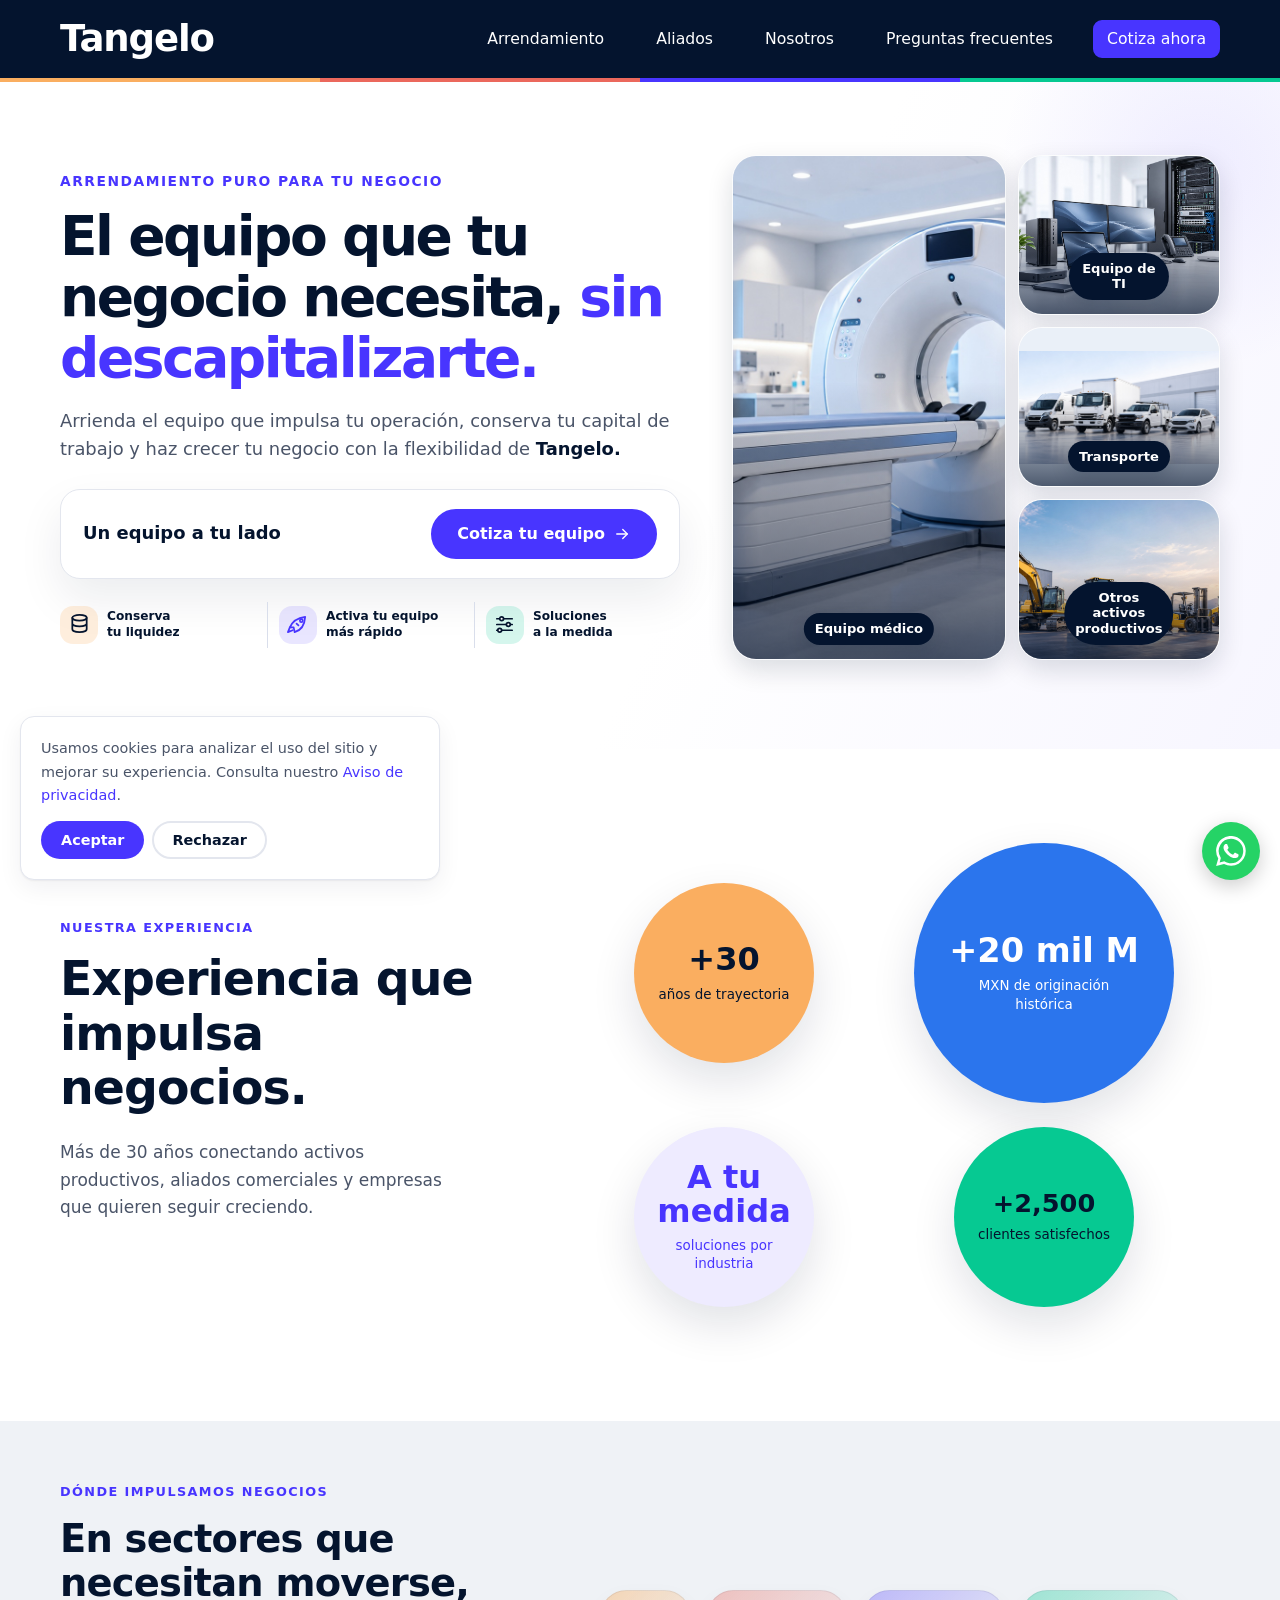
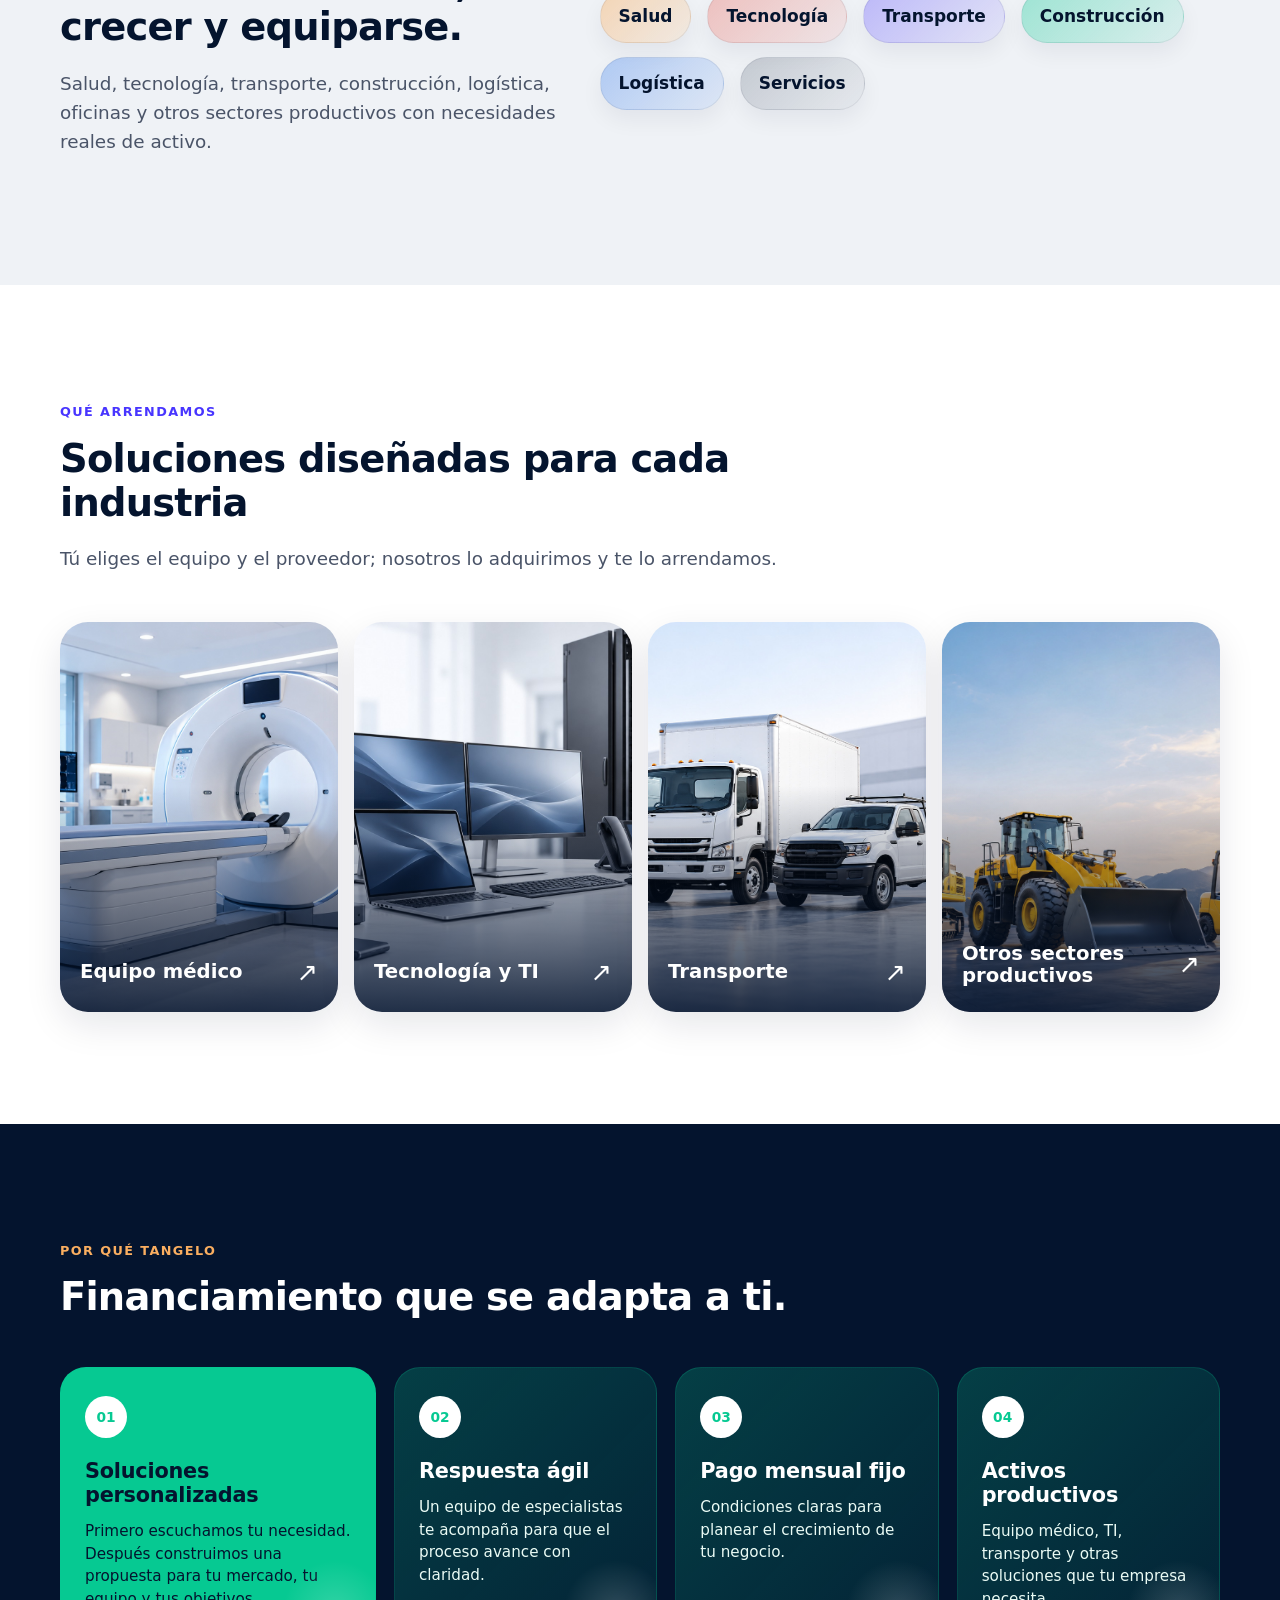
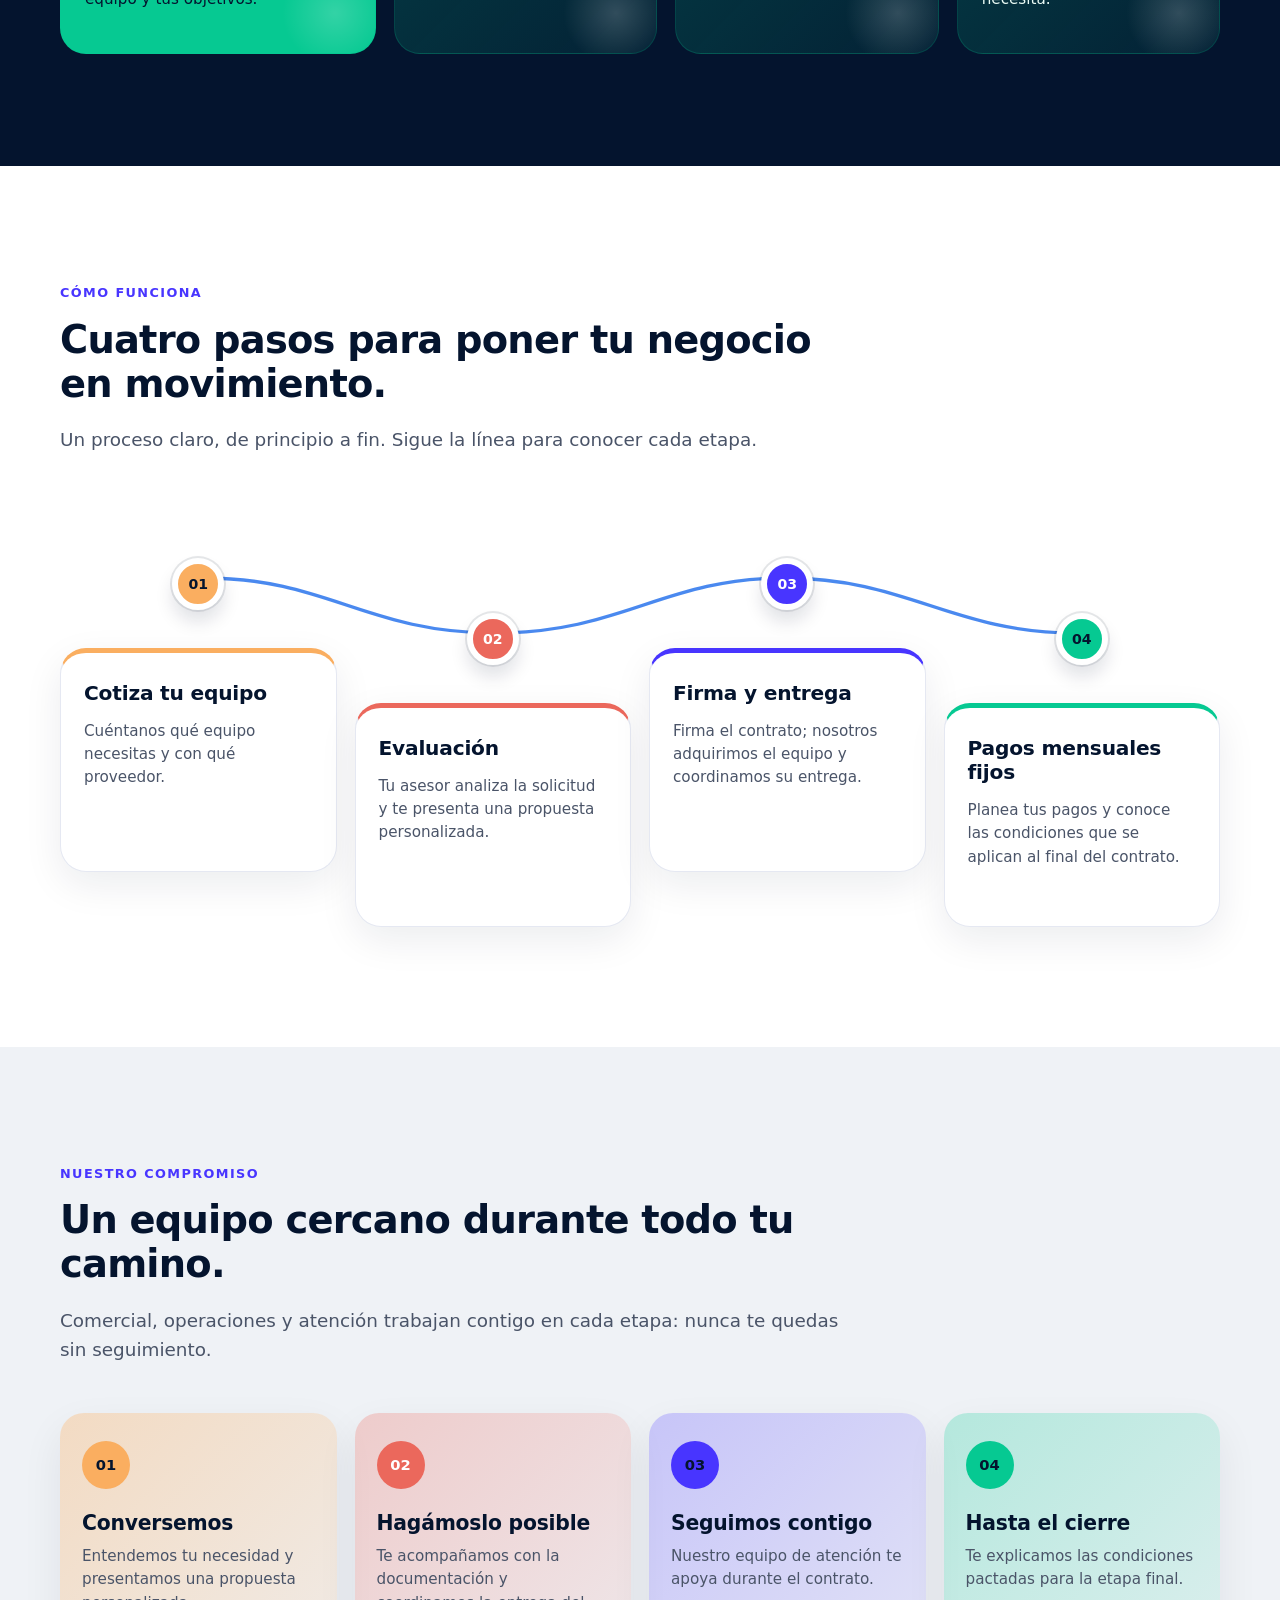
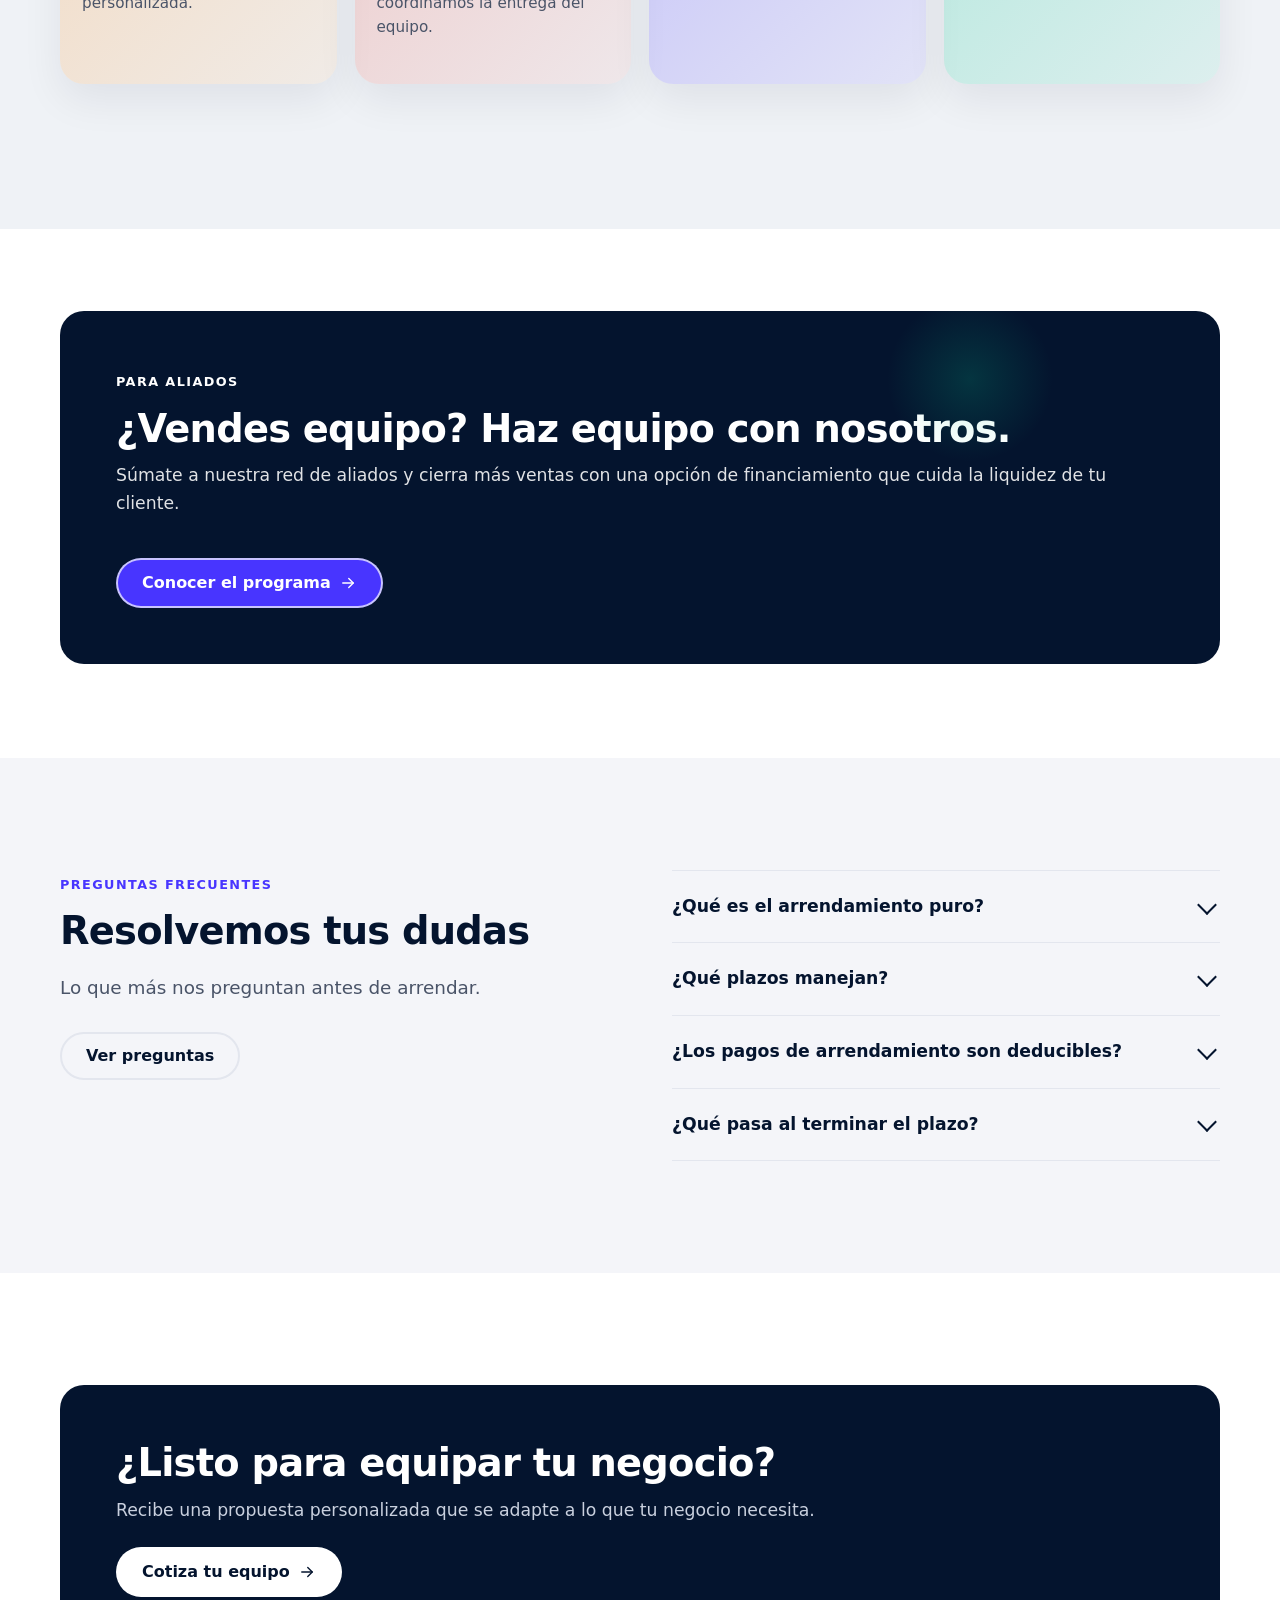
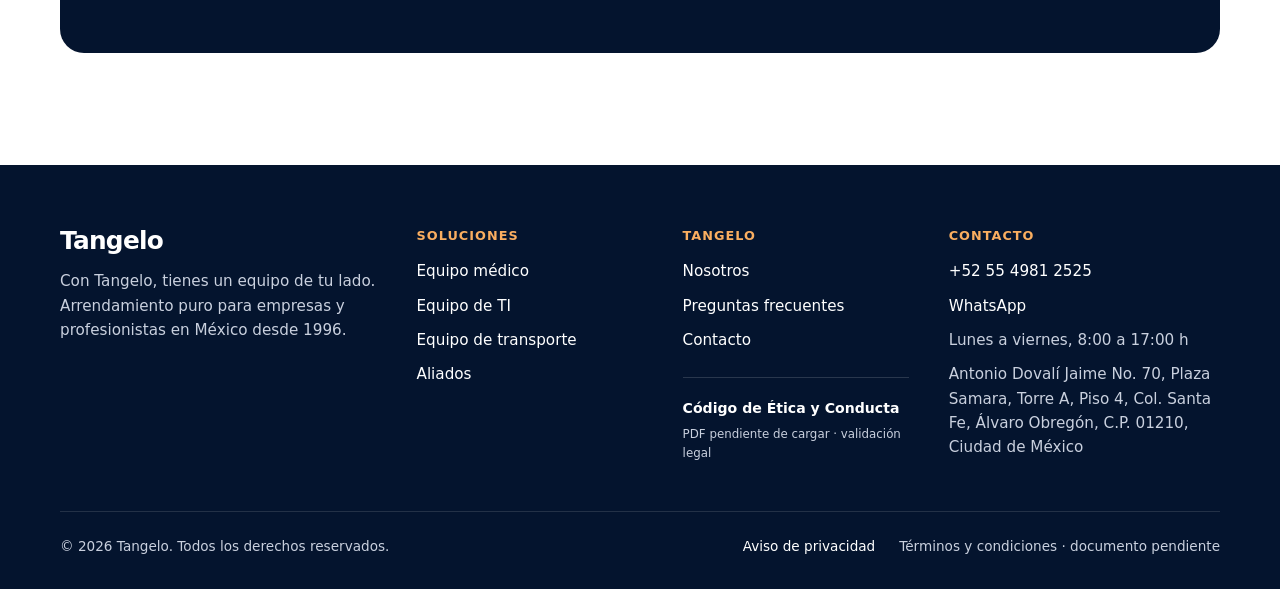
==== index.html @ ffc5c219 "Tangelo V5 nueva portada y equipos dinamicos" ====
<!DOCTYPE html>

<html lang="es-MX">
<head>
<meta charset="utf-8"/>
<meta content="width=device-width, initial-scale=1" name="viewport"/>
<title>Tangelo | Arrendamiento puro de equipo médico, TI y transporte</title>
<meta content="Arriende equipo médico, de TI y de transporte con rentas fijas y plazos flexibles. Un asesor dedicado le acompaña de principio a fin." name="description"/>
<link href="https://www.tangelo.mx/" rel="canonical"/>
<meta content="website" property="og:type"/>
<meta content="es_MX" property="og:locale"/>
<meta content="Tangelo" property="og:site_name"/>
<meta content="Tangelo | Arrendamiento puro de equipo médico, TI y transporte" property="og:title"/>
<meta content="Arriende equipo médico, de TI y de transporte con rentas fijas y plazos flexibles. Un asesor dedicado le acompaña de principio a fin." property="og:description"/>
<meta content="https://www.tangelo.mx/" property="og:url"/>
<meta content="https://www.tangelo.mx/assets/img/og-tangelo.png" property="og:image"/>
<meta content="#04142E" name="theme-color"/>
<link href="assets/img/favicon.png" rel="icon"/>
<link href="assets/css/styles.css" rel="stylesheet"/>
<style>
/* Ajustes solicitados 29-10-2026 */
.header .logo { font-size: calc(1.9rem + 5pt) !important; }
.datos { border-top: 0 !important; border-bottom: 0 !important; }
.dato + .dato { border-left: 2px solid #EB685C !important; }
.banda--proveedores { background: #04142E !important; color: #fff !important; }
.banda--proveedores p, .banda--proveedores .etiqueta { color: #fff !important; }
/* El botón conserva su estilo actual */
@media (max-width: 760px) {
  .dato:nth-child(n+3) { border-top: 0 !important; }
}
</style>
<script type="application/ld+json">{"@context": "https://schema.org", "@type": "FinancialService", "name": "Tangelo", "url": "https://www.tangelo.mx/", "telephone": "+52 55 4981 2525", "description": "Arrendamiento puro de equipo médico, de TI y de transporte para empresas y personas físicas con actividad empresarial en México.", "address": {"@type": "PostalAddress", "streetAddress": "Antonio Dovalí Jaime No. 70, Plaza Samara, Torre A, Piso 4", "addressLocality": "Álvaro Obregón, Ciudad de México", "postalCode": "01210", "addressCountry": "MX"}, "openingHours": "Mo-Fr 08:00-17:00", "areaServed": "MX", "foundingDate": "1996"}</script>
<style>
/* Ajustes solicitados 29-10-2026 - ronda 2 */

/* Cuadro de asesor en blanco */
.hero-asesor { background:#fff !important; color:#04142E !important; border:1px solid #E1E5EE; box-shadow:0 10px 28px rgba(4,20,46,.08); }
/* Etiquetas centradas sobre las imágenes */
.hero-activo span { left:50% !important; right:auto !important; transform:translateX(-50%) !important; text-align:center; white-space:nowrap; }
/* Franja de datos: tres métricas y separadores más gruesos */
.datos { grid-template-columns:repeat(3,1fr) !important; border-top:0 !important; border-bottom:0 !important; }
.dato + .dato { border-left:3px solid #EB685C !important; }
/* Círculos de Cómo funciona siguen el orden cromático de la línea superior */
#como-funciona .paso:nth-child(1)::before { background:#FAAE60 !important; color:#04142E !important; }
#como-funciona .paso:nth-child(2)::before { background:#EB685C !important; color:#fff !important; }
#como-funciona .paso:nth-child(3)::before { background:#4835FF !important; color:#fff !important; }
#como-funciona .paso:nth-child(4)::before { background:#06C992 !important; color:#04142E !important; }
@media(max-width:760px){ .datos{grid-template-columns:1fr !important;} .dato + .dato{border-left:0 !important;border-top:3px solid #EB685C !important;} }

</style>
<style id="cambios-nov-2026">
/* Ajustes solicitados 03-11-2026 */

/* Métricas: mismo espacio entre texto y separadores */
.datos{
  grid-template-columns:repeat(3,1fr)!important;
  column-gap:0!important;
  align-items:stretch!important;
}
.dato{
  position:relative;
  padding:0 48px!important;
  text-align:center!important;
}
.dato + .dato{border-left:0!important;}
.dato + .dato::before{
  content:"";
  position:absolute;
  left:0;
  top:12%;
  bottom:12%;
  width:3px;
  background:#EB685C;
  border-radius:3px;
}

/* Cómo funciona: todos los números blancos, conservando el color de cada círculo */
#como-funciona .paso:nth-child(1)::before,
#como-funciona .paso:nth-child(2)::before,
#como-funciona .paso:nth-child(3)::before,
#como-funciona .paso:nth-child(4)::before{color:#fff!important;}

/* CTA inferior: texto ocupa todo el ancho y botón abajo a la derecha */
.banda--marino{
  display:flex!important;
  flex-direction:column!important;
  align-items:stretch!important;
  gap:22px!important;
}
.banda--marino > div{width:100%!important;}
.banda--marino > div h2,
.banda--marino > div p{max-width:none!important;width:100%!important;}
.banda--marino > .btn{align-self:flex-start!important; margin-left:0!important; margin-right:0!important;}

@media(max-width:760px){
  .datos{grid-template-columns:1fr!important;}
  .dato{padding:18px 0!important;}
  .dato + .dato::before{display:none!important;}
  .banda--marino > .btn{align-self:stretch!important;text-align:center;justify-content:center;margin-right:0!important;}
}
</style>
<style id="tangelo-flota-sedan-derecha">
/* Mostrar los cuatro vehículos completos en la tarjeta de Transporte de Inicio. */
.hero-activo--transporte img {
  object-fit: contain !important;
  object-position: center !important;
  background-color: #eaf0f8;
}
</style>
<link href="assets/css/redesign.css?v=20261113-v5" rel="stylesheet"/></head>
<body>
<a class="saltar" href="#contenido">Saltar al contenido</a>
<header class="header">
<div class="contenedor header__barra">
<a aria-label="Tangelo, ir al inicio" class="logo" href="index.html">Tangelo</a>
<button aria-controls="nav-principal" aria-expanded="false" aria-label="Abrir menú" class="menu-toggle"><svg aria-hidden="true" fill="none" stroke="currentColor" stroke-linecap="round" stroke-linejoin="round" stroke-width="1.8" viewbox="0 0 24 24"><path d="M4 7h16M4 12h16M4 17h16"></path></svg></button>
<nav aria-label="Principal" class="nav" id="nav-principal">
<a href="arrendamiento.html">Arrendamiento</a><a href="proveedores.html">Aliados</a><a href="nosotros.html">Nosotros</a><a href="preguntas-frecuentes.html">Preguntas frecuentes</a>
<a class="btn btn--primario" href="contacto.html">Cotiza ahora</a>
</nav>
</div>
</header>
<main id="contenido">
<section class="hero hero-home tg-home-hero tg-home-hero-v5" data-reveal-section="">
<div class="contenedor hero__grid">
<div>
<span class="etiqueta">Arrendamiento puro para tu negocio</span>
<h1>El equipo que tu negocio necesita, <span>sin descapitalizarte.</span></h1><p class="tg-hero-subcopy">Arrienda el equipo que impulsa tu operación, conserva tu capital de trabajo y haz crecer tu negocio con la flexibilidad de <strong>Tangelo.</strong></p>
<div class="hero-asesor">
<strong>Un equipo a tu lado</strong>
<a class="btn" href="contacto.html">Cotiza tu equipo <svg aria-hidden="true" fill="none" stroke="currentColor" stroke-linecap="round" stroke-linejoin="round" stroke-width="1.8" viewbox="0 0 24 24"><path d="M5 12h14"></path><path d="m13 6 6 6-6 6"></path></svg></a>
</div><div aria-label="Ventajas de arrendar con Tangelo" class="tg-hero-perks">
<div class="tg-hero-perk tg-hero-perk--orange"><span aria-hidden="true" class="tg-hero-perk__icon"><svg fill="none" stroke="currentColor" stroke-linecap="round" stroke-linejoin="round" stroke-width="1.8" viewbox="0 0 24 24"><ellipse cx="12" cy="5" rx="7.5" ry="3"></ellipse><path d="M4.5 5v6c0 1.7 3.4 3 7.5 3s7.5-1.3 7.5-3V5M4.5 11v6c0 1.7 3.4 3 7.5 3s7.5-1.3 7.5-3v-6"></path></svg></span><strong>Conserva<br/>tu liquidez</strong></div>
<div class="tg-hero-perk tg-hero-perk--purple"><span aria-hidden="true" class="tg-hero-perk__icon"><svg fill="none" stroke="currentColor" stroke-linecap="round" stroke-linejoin="round" stroke-width="1.8" viewbox="0 0 24 24"><path d="M4 15c3-7 8-10 16-11-.5 8-4 14-11 16l-1-5-4 0Z"></path><path d="m4 15-2 5 5-2m4-7 2 2"></path><circle cx="16" cy="8" r="1.5"></circle></svg></span><strong>Activa tu equipo<br/>más rápido</strong></div>
<div class="tg-hero-perk tg-hero-perk--green"><span aria-hidden="true" class="tg-hero-perk__icon"><svg fill="none" stroke="currentColor" stroke-linecap="round" stroke-linejoin="round" stroke-width="1.8" viewbox="0 0 24 24"><path d="M4 6h16M4 12h16M4 18h16"></path><circle cx="9" cy="6" fill="white" r="2"></circle><circle cx="16" cy="12" fill="white" r="2"></circle><circle cx="7" cy="18" fill="white" r="2"></circle></svg></span><strong>Soluciones<br/>a la medida</strong></div>
</div>
</div>
<div aria-label="Activos que arrendamos" class="hero-activos">
<a class="hero-activo hero-activo--medico" href="equipo-medico.html">
<img alt="Equipo médico moderno disponible para arrendamiento" src="assets/img/hero-medico.jpg"/>
<span>Equipo médico</span>
</a>
<a class="hero-activo hero-activo--ti" href="equipo-ti.html">
<img alt="Equipo de tecnología e infraestructura de TI" src="assets/img/hero-ti.jpg"/>
<span>Equipo de TI</span>
</a>
<a class="hero-activo hero-activo--transporte" href="equipo-transporte.html">
<img alt="Vehículos comerciales y equipo de transporte" src="assets/img/hero-transporte.jpg?v=20261103-sedan-derecha"/>
<span>Transporte</span>
</a>
<a aria-label="Otros activos productivos: solicita una propuesta" class="hero-activo hero-activo--productivos" href="contacto.html">
<img alt="Maquinaria amarilla de construcción y otros activos productivos" loading="lazy" src="assets/img/activos-productivos-construccion.jpg?v=20261113-v5"/>
<span>Otros activos productivos</span>
</a></div>
</div>
</section>
<section aria-label="Datos relevantes de Tangelo" class="tg-home-numbers"><div class="contenedor tg-home-numbers__grid">
<div class="tg-home-numbers__copy" data-reveal=""><span class="etiqueta">NUESTRA EXPERIENCIA</span><h2>Experiencia que impulsa negocios.</h2><p>Más de 30 años conectando activos productivos, aliados comerciales y empresas que quieren seguir creciendo.</p></div>
<div aria-label="Nuestra experiencia: cuatro indicadores de Tangelo" class="tg-stat-orbs tg-stat-orbs--four" data-reveal="">
<div class="tg-stat-orb tg-stat-orb--years"><strong>+30</strong><span>años de trayectoria</span></div>
<div class="tg-stat-orb tg-stat-orb--volume"><strong>+20 mil M</strong><span>MXN de originación histórica</span></div>
<div class="tg-stat-orb tg-stat-orb--custom"><strong>A tu medida</strong><span>soluciones por industria</span></div><div class="tg-stat-orb tg-stat-orb--clients"><strong>+2,500</strong><span>clientes satisfechos</span></div>
</div></div></section><section class="seccion tg-home-where"><div class="contenedor tg-home-where__grid">
<div class="encabezado-seccion" data-reveal=""><span class="etiqueta etiqueta--marino">DÓNDE IMPULSAMOS NEGOCIOS</span><h2>En sectores que necesitan moverse, crecer y equiparse.</h2><p class="lead">Salud, tecnología, transporte, construcción, logística, oficinas y otros sectores productivos con necesidades reales de activo.</p></div>
<div class="tg-home-where__chips tg-home-where__chips--motion" data-reveal=""><span>Salud</span><span>Tecnología</span><span>Transporte</span><span>Construcción</span><span>Logística</span><span>Servicios</span></div>
</div></section>
<section class="seccion tg-home-what" data-reveal-section=""><div class="contenedor">
<div class="encabezado-seccion">
<span class="etiqueta etiqueta--marino">Qué arrendamos</span>
<h2>Soluciones diseñadas para cada industria</h2>
<p class="lead">Tú eliges el equipo y el proveedor; nosotros lo adquirimos y te lo arrendamos.</p>
</div>
<div class="tg-photo-grid tg-photo-grid--home">
<a class="tg-photo-card" data-reveal="" href="equipo-medico.html"><img alt="Tomógrafo y equipo médico" loading="lazy" src="assets/img/equipo-medico-realista.jpg"/><div class="tg-photo-card__label">Equipo médico <span>↗</span></div><div class="tg-photo-card__reveal"><h3>Equipo médico</h3><p>Consultorio, clínica, laboratorio u hospital con pagos mensuales fijos.</p><span>Explorar equipos ↗</span></div></a>
<a class="tg-photo-card" data-reveal="" href="equipo-ti.html"><img alt="Servidores y equipo de TI" loading="lazy" src="assets/img/equipo-ti-realista.jpg"/><div class="tg-photo-card__label">Tecnología y TI <span>↗</span></div><div class="tg-photo-card__reveal"><h3>Tecnología y TI</h3><p>Computadoras, servidores, redes e infraestructura para tu operación.</p><span>Explorar equipos ↗</span></div></a>
<a class="tg-photo-card" data-reveal="" href="equipo-transporte.html"><img alt="Van, camión, pickup y sedán" loading="lazy" src="assets/img/equipo-transporte-realista.jpg?v=20261112"/><div class="tg-photo-card__label">Transporte <span>↗</span></div><div class="tg-photo-card__reveal"><h3>Transporte</h3><p>Unidades de reparto, carga, utilitarios y autos para mover tu negocio.</p><span>Explorar equipos ↗</span></div></a>
<a class="tg-photo-card" data-reveal="" href="contacto.html"><img alt="Maquinaria amarilla y otros activos productivos" loading="lazy" src="assets/img/activos-productivos-construccion.jpg?v=20261112-v3"/><div class="tg-photo-card__label">Otros sectores productivos <span>↗</span></div><div class="tg-photo-card__reveal"><h3>Otros activos productivos</h3><p>Maquinaria, equipo productivo y soluciones a la medida para otros sectores.</p><span>Conversemos ↗</span></div></a>
</div></div></section>
<section class="seccion seccion--oscura tg-home-benefits"><div class="contenedor"><div class="encabezado-seccion" data-reveal=""><span class="etiqueta">POR QUÉ TANGELO</span><h2>Financiamiento que se adapta a ti.</h2></div>
<div class="tg-home-benefits__grid tg-home-benefits__grid--green">
<article class="tg-home-benefits__primary" data-reveal=""><span class="tg-num-dot">01</span><h3>Soluciones personalizadas</h3><p>Primero escuchamos tu necesidad. Después construimos una propuesta para tu mercado, tu equipo y tus objetivos.</p></article>
<article class="tg-benefit--mint" data-reveal=""><span class="tg-num-dot">02</span><h3>Respuesta ágil</h3><p>Un equipo de especialistas te acompaña para que el proceso avance con claridad.</p></article>
<article class="tg-benefit--mint" data-reveal=""><span class="tg-num-dot">03</span><h3>Pago mensual fijo</h3><p>Condiciones claras para planear el crecimiento de tu negocio.</p></article>
<article class="tg-benefit--mint" data-reveal=""><span class="tg-num-dot">04</span><h3>Activos productivos</h3><p>Equipo médico, TI, transporte y otras soluciones que tu empresa necesita.</p></article>
</div></div></section>
<section class="seccion" data-reveal-section="" id="como-funciona"><div class="contenedor">
<div class="encabezado-seccion" data-reveal=""><span class="etiqueta">Cómo funciona</span><h2>Cuatro pasos para poner tu negocio en movimiento.</h2><p class="lead">Un proceso claro, de principio a fin. Sigue la línea para conocer cada etapa.</p></div>
<div class="tg-journey" data-reveal="">
<svg aria-hidden="true" class="tg-journey__path" preserveaspectratio="none" viewbox="0 0 1000 190">
<path d="M125 75 C 230 75, 265 130, 375 130 S 520 75, 625 75 S 770 130, 875 130"></path>
</svg>
<ol class="tg-journey__list">
<li class="tg-journey__item"><span class="tg-journey__pin">01</span><article class="tg-journey__card"><h3>Cotiza tu equipo</h3><p>Cuéntanos qué equipo necesitas y con qué proveedor.</p></article></li>
<li class="tg-journey__item"><span class="tg-journey__pin">02</span><article class="tg-journey__card"><h3>Evaluación</h3><p>Tu asesor analiza la solicitud y te presenta una propuesta personalizada.</p></article></li>
<li class="tg-journey__item"><span class="tg-journey__pin">03</span><article class="tg-journey__card"><h3>Firma y entrega</h3><p>Firma el contrato; nosotros adquirimos el equipo y coordinamos su entrega.</p></article></li>
<li class="tg-journey__item"><span class="tg-journey__pin">04</span><article class="tg-journey__card"><h3>Pagos mensuales fijos</h3><p>Planea tus pagos y conoce las condiciones que se aplican al final del contrato.</p></article></li>
</ol>
</div>
</div></section>
<section class="seccion tg-commitment"><div class="contenedor"><div class="encabezado-seccion" data-reveal=""><span class="etiqueta">NUESTRO COMPROMISO</span><h2>Un equipo cercano durante todo tu camino.</h2><p class="lead">Comercial, operaciones y atención trabajan contigo en cada etapa: nunca te quedas sin seguimiento.</p></div><ol class="tg-commitment__steps tg-commitment__steps--palette"><li data-reveal=""><span>01</span><h3>Conversemos</h3><p>Entendemos tu necesidad y presentamos una propuesta personalizada.</p></li><li data-reveal=""><span>02</span><h3>Hagámoslo posible</h3><p>Te acompañamos con la documentación y coordinamos la entrega del equipo.</p></li><li data-reveal=""><span>03</span><h3>Seguimos contigo</h3><p>Nuestro equipo de atención te apoya durante el contrato.</p></li><li data-reveal=""><span>04</span><h3>Hasta el cierre</h3><p>Te explicamos las condiciones pactadas para la etapa final.</p></li></ol></div></section>
<section class="seccion tg-home-allies-section" data-reveal-section="">
<div class="contenedor">
<div class="banda banda--proveedores tg-allies-cta"><div><span class="etiqueta" style="color:var(--marino)">Para aliados</span><h2>¿Vendes equipo? Haz equipo con nosotros.</h2><p>Súmate a nuestra red de aliados y cierra más ventas con una opción de financiamiento que cuida la liquidez de tu cliente.</p></div><a class="btn btn--primario" href="proveedores.html">Conocer el programa <svg aria-hidden="true" fill="none" stroke="currentColor" stroke-linecap="round" stroke-linejoin="round" stroke-width="1.8" viewbox="0 0 24 24"><path d="M5 12h14"></path><path d="m13 6 6 6-6 6"></path></svg></a></div>
</div>
</section>
<section class="seccion seccion--suave" data-reveal-section="">
<div class="contenedor dividido">
<div>
<span class="etiqueta">Preguntas frecuentes</span>
<h2>Resolvemos tus dudas</h2>
<p class="lead">Lo que más nos preguntan antes de arrendar.</p>
<a class="btn btn--secundario" href="preguntas-frecuentes.html" style="margin-top:12px">Ver preguntas</a>
</div>
<div class="faq"><details><summary>¿Qué es el arrendamiento puro?</summary><div>Tangelo adquiere el equipo que necesita tu negocio y te otorga su uso durante el plazo pactado a cambio de pagos mensuales fijos. La propiedad y las condiciones finales se establecen en el contrato.</div></details><details><summary>¿Qué plazos manejan?</summary><div>Ofrecemos plazos flexibles, definidos contigo según el tipo de equipo y tu flujo de efectivo.</div></details><details><summary>¿Los pagos de arrendamiento son deducibles?</summary><div><p>Las rentas de arrendamiento puro pueden deducirse para efectos del ISR, en los términos de la Ley del Impuesto sobre la Renta, siempre que el equipo sea estrictamente indispensable para su actividad y cuente con el CFDI correspondiente. Algunos activos, como los automóviles, tienen límites de deducción. Te recomendamos confirmar su caso con tu asesor fiscal.</p></div></details><details><summary>¿Qué pasa al terminar el plazo?</summary><div>Al finalizar el plazo, las condiciones aplicables se determinan conforme a tu contrato. Si se pactó una opción de adquisición, nuestro equipo te explica cómo ejercerla.</div></details></div>
</div>
</section>
<section class="seccion" data-reveal-section=""><div class="contenedor">
<div class="banda banda--marino" style="display:flex; flex-direction:column; align-items:flex-start; gap:24px;">
<div><h2>¿Listo para equipar tu negocio?</h2><p>Recibe una propuesta personalizada que se adapte a lo que tu negocio necesita.</p></div>
<a class="btn btn--claro" href="contacto.html" style="align-self:flex-start; margin:0;">Cotiza tu equipo <svg aria-hidden="true" fill="none" stroke="currentColor" stroke-linecap="round" stroke-linejoin="round" stroke-width="1.8" viewbox="0 0 24 24"><path d="M5 12h14"></path><path d="m13 6 6 6-6 6"></path></svg></a>
</div>
</div></section>
</main>
<footer class="footer">
<div class="contenedor">
<div class="footer__grid">
<div>
<a class="logo" href="index.html">Tangelo</a>
<p>Con Tangelo, tienes un equipo de tu lado. Arrendamiento puro para empresas y profesionistas en México desde 1996.</p>
</div>
<div>
<h2>Soluciones</h2>
<ul>
<li><a href="equipo-medico.html">Equipo médico</a></li>
<li><a href="equipo-ti.html">Equipo de TI</a></li>
<li><a href="equipo-transporte.html">Equipo de transporte</a></li>
<li><a href="proveedores.html">Aliados</a></li>
</ul>
</div>
<div>
<h2>Tangelo</h2>
<ul>
<li><a href="nosotros.html">Nosotros</a></li>
<li><a href="preguntas-frecuentes.html">Preguntas frecuentes</a></li>
<li><a href="contacto.html">Contacto</a></li>
</ul>
<div class="etica-footer"><span class="etica-footer__label">Código de Ética y Conducta</span><small>PDF pendiente de cargar · validación legal</small></div></div>
<div>
<h2>Contacto</h2>
<ul>
<li><a href="tel:+525549812525">+52 55 4981 2525</a></li>
<li><a href="https://wa.me/525549812525" rel="noopener" target="_blank">WhatsApp</a></li>
<li>Lunes a viernes, 8:00 a 17:00 h</li>
<li>Antonio Dovalí Jaime No. 70, Plaza Samara, Torre A, Piso 4, Col. Santa Fe, Álvaro Obregón, C.P. 01210, Ciudad de México</li>
</ul>
</div>
</div>
<div class="footer__legal">
<span>© <span data-anio="">2026</span> Tangelo. Todos los derechos reservados.</span>
<ul>
<li><a href="aviso-de-privacidad.html">Aviso de privacidad</a></li>
<!-- Publicar cuando Legal actualice el documento -->
<li><span>Términos y condiciones · documento pendiente</span></li>
</ul>
</div>
</div>
</footer>
<a aria-label="Escríbanos por WhatsApp" class="whatsapp" href="https://wa.me/525549812525" rel="noopener" target="_blank"><svg aria-hidden="true" fill="currentColor" viewbox="0 0 24 24"><path d="M17.5 14.4c-.3-.1-1.8-.9-2-1-.3-.1-.5-.1-.7.1-.2.3-.8 1-.9 1.2-.2.2-.3.2-.6.1-.3-.1-1.3-.5-2.4-1.5-.9-.8-1.5-1.8-1.7-2.1-.2-.3 0-.5.1-.6l.4-.5c.2-.2.2-.3.3-.5.1-.2 0-.4 0-.5l-.9-2.2c-.2-.6-.5-.5-.7-.5h-.6c-.2 0-.5.1-.8.4-.3.3-1 1-1 2.5s1.1 2.9 1.2 3.1c.1.2 2.1 3.2 5.1 4.5.7.3 1.3.5 1.7.6.7.2 1.4.2 1.9.1.6-.1 1.8-.7 2-1.4.2-.7.2-1.3.2-1.4-.1-.1-.3-.2-.6-.3ZM12 21.8c-1.8 0-3.5-.5-5-1.4l-.4-.2-3.7 1 1-3.6-.2-.4A9.8 9.8 0 0 1 12 2.2 9.8 9.8 0 0 1 21.8 12 9.8 9.8 0 0 1 12 21.8Zm8.4-18.2A11.8 11.8 0 0 0 1.8 17.9L.1 24l6.3-1.6A11.8 11.8 0 0 0 23.8 12c0-3.2-1.2-6.1-3.4-8.4Z"></path></svg></a>
<div aria-label="Aviso de cookies" aria-live="polite" class="cookies" role="dialog">
<p>Usamos cookies para analizar el uso del sitio y mejorar su experiencia. Consulta nuestro <a href="aviso-de-privacidad.html">Aviso de privacidad</a>.</p>
<div class="acciones">
<button class="btn btn--primario" data-cookies="aceptar">Aceptar</button>
<button class="btn btn--secundario" data-cookies="rechazar">Rechazar</button>
</div>
</div>
<script defer="" src="assets/js/main.js"></script>
<script defer="True" src="assets/js/redesign.js?v=20261113-v5"></script></body>
</html>
---- assets/css/styles.css ----
/* ==========================================================================
   Tangelo — Hoja de estilos del sitio
   Paleta institucional (Template PPT v5): #FAAE60 #EB685C #4835FF #00C892
   #04142E #7F7F7F #2B75ED · Fuente institucional: Apercu
   Si Tangelo tiene licencia web de Apercu, colocar los .woff2 en /assets/fonts
   y descomentar el bloque @font-face de Apercu. Mientras tanto se usa DM Sans
   (licencia libre OFL), de proporciones similares.
   ========================================================================== */

/*
@font-face { font-family: "Apercu"; src: url("../fonts/apercu-regular.woff2") format("woff2"); font-weight: 400; font-display: swap; }
@font-face { font-family: "Apercu"; src: url("../fonts/apercu-medium.woff2") format("woff2"); font-weight: 500; font-display: swap; }
@font-face { font-family: "Apercu"; src: url("../fonts/apercu-bold.woff2") format("woff2"); font-weight: 700; font-display: swap; }
*/
@font-face { font-family: "DM Sans"; src: url("../fonts/dm-sans-latin-400-normal.woff2") format("woff2"); font-weight: 400; font-display: swap; }
@font-face { font-family: "DM Sans"; src: url("../fonts/dm-sans-latin-500-normal.woff2") format("woff2"); font-weight: 500; font-display: swap; }
@font-face { font-family: "DM Sans"; src: url("../fonts/dm-sans-latin-700-normal.woff2") format("woff2"); font-weight: 700; font-display: swap; }

:root {
  /* Marca */
  --naranja: #FAAE60;
  --coral: #EB685C;
  --morado: #4835FF;
  --verde: #00C892;
  --marino: #04142E;
  --gris: #7F7F7F;
  --azul: #2B75ED;

  /* Uso */
  --texto: #04142E;
  --texto-suave: #4A5468;
  --fondo: #FFFFFF;
  --fondo-suave: #F4F5F9;
  --borde: #E3E6EE;
  --accion: var(--morado);
  --accion-hover: #3522E0;

  --radio: 14px;
  --radio-sm: 10px;
  --sombra: 0 1px 2px rgba(4, 20, 46, .06), 0 8px 24px rgba(4, 20, 46, .06);
  --ancho: 1160px;
  --fuente: "Apercu", "DM Sans", system-ui, -apple-system, "Segoe UI", Roboto, Arial, sans-serif;
}

/* ---------- Base ---------- */
*, *::before, *::after { box-sizing: border-box; }
html { scroll-behavior: smooth; -webkit-text-size-adjust: 100%; }
body {
  margin: 0; font-family: var(--fuente); font-size: 17px; line-height: 1.6;
  color: var(--texto); background: var(--fondo); -webkit-font-smoothing: antialiased;
}
img, svg { display: block; max-width: 100%; }
a { color: var(--accion); text-decoration: none; }
a:hover { text-decoration: underline; }
h1, h2, h3, h4 { line-height: 1.15; margin: 0 0 .5em; font-weight: 700; letter-spacing: -.02em; }
h1 { font-size: clamp(2.2rem, 4.6vw, 3.6rem); }
h2 { font-size: clamp(1.7rem, 3vw, 2.4rem); }
h3 { font-size: 1.2rem; letter-spacing: -.01em; }
p { margin: 0 0 1em; }
:focus-visible { outline: 3px solid var(--naranja); outline-offset: 3px; border-radius: 4px; }
.sr-only { position: absolute; width: 1px; height: 1px; overflow: hidden; clip: rect(0 0 0 0); white-space: nowrap; }
.saltar { position: absolute; left: -999px; top: 8px; background: var(--marino); color: #fff; padding: 8px 14px; border-radius: 8px; z-index: 100; }
.saltar:focus { left: 8px; }

.contenedor { width: min(100% - 32px, var(--ancho)); margin-inline: auto; }
.seccion { padding: clamp(64px, 9vw, 112px) 0; }
.seccion--suave { background: var(--fondo-suave); }
.seccion--oscura { background: var(--marino); color: #fff; }
.seccion--oscura .lead, .seccion--oscura p { color: #C9D0DE; }
.encabezado-seccion { max-width: 680px; margin-bottom: 48px; }
.encabezado-seccion--centro { margin-inline: auto; text-align: center; }
.etiqueta {
  display: inline-block; font-size: .8rem; font-weight: 700; letter-spacing: .08em; text-transform: uppercase;
  color: #4835FF; margin-bottom: 14px;
}
.seccion--oscura .etiqueta { color: var(--naranja); }
.lead { font-size: 1.15rem; color: var(--texto-suave); }

/* ---------- Botones ---------- */
.btn {
  display: inline-flex; align-items: center; gap: 8px; padding: 14px 24px; border-radius: 999px;
  font: 700 1rem/1 var(--fuente); border: 2px solid transparent; cursor: pointer; transition: .2s;
  text-decoration: none !important;
}
.btn--primario { background: var(--accion); color: #fff; }
.btn--primario:hover { background: var(--accion-hover); }
.btn--secundario { background: transparent; color: var(--texto); border-color: var(--borde); }
.btn--secundario:hover { border-color: var(--texto); }
.btn--claro { background: #fff; color: var(--marino); }
.btn--claro:hover { background: var(--naranja); }
.btn svg { width: 18px; height: 18px; }
.acciones { display: flex; flex-wrap: wrap; gap: 12px; margin-top: 32px; }

/* ---------- Encabezado ---------- */
.header { position: sticky; top: 0; z-index: 50; background: rgba(255,255,255,.94); backdrop-filter: blur(10px); border-bottom: 1px solid var(--borde); }
.header__barra { display: flex; align-items: center; justify-content: space-between; height: 72px; }
.logo { display: inline-flex; align-items: center; font-weight: 700; font-size: 1.55rem; color: var(--marino); letter-spacing: -.03em; line-height: 1; text-decoration: none !important; }
.logo img { height: 34px; width: auto; }
.nav { display: flex; align-items: center; gap: 28px; }
.nav a { color: var(--texto); font-weight: 500; font-size: .98rem; }
.nav a[aria-current="page"] { color: var(--accion); }
.nav .btn { padding: 11px 20px; color: #fff; }
.menu-toggle { display: none; background: none; border: 0; padding: 8px; cursor: pointer; color: var(--texto); }
.menu-toggle svg { width: 28px; height: 28px; }

@media (max-width: 900px) {
  .menu-toggle { display: block; }
  .nav {
    position: fixed; inset: 72px 0 auto 0; flex-direction: column; align-items: stretch; gap: 0;
    background: #fff; border-bottom: 1px solid var(--borde); padding: 8px 16px 20px; display: none;
  }
  .nav.abierto { display: flex; }
  .nav a { padding: 14px 4px; border-bottom: 1px solid var(--borde); }
  .nav .btn { margin-top: 16px; justify-content: center; border-bottom: 0; }
}

/* ---------- Hero ---------- */
.hero { padding: clamp(56px, 8vw, 104px) 0 clamp(56px, 7vw, 88px); }
.hero__grid { display: grid; grid-template-columns: 1.15fr .85fr; gap: 56px; align-items: center; }
.hero h1 span { color: var(--morado); }
.hero .lead { max-width: 560px; }
.hero--interior { padding-bottom: 40px; }
.hero--interior .lead { max-width: 720px; }

.mosaico { display: grid; grid-template-columns: 1fr 1fr; gap: 16px; }
.mosaico__pieza {
  aspect-ratio: 1; border-radius: 24px; display: flex; flex-direction: column; justify-content: space-between;
  padding: 22px; color: #fff; font-weight: 700; font-size: 1.05rem; line-height: 1.2;
}
.mosaico__pieza svg { width: 36px; height: 36px; }
.mosaico__pieza:nth-child(1) { background: var(--morado); }
.mosaico__pieza:nth-child(2) { background: var(--naranja); color: var(--marino); }
.mosaico__pieza:nth-child(3) { background: var(--verde); color: var(--marino); }
.mosaico__pieza:nth-child(4) { background: var(--marino); }

@media (max-width: 900px) {
  .hero__grid { grid-template-columns: 1fr; }
  .mosaico { max-width: 420px; }
}

/* ---------- Franja de datos ---------- */
.datos { display: grid; grid-template-columns: repeat(4, 1fr); border-top: 2px solid #EB685C; border-bottom: 2px solid #EB685C; }
.dato { padding: 28px 24px; }
.dato + .dato { border-left: 1px solid #EB685C; }
.dato strong { display: block; font-size: 1.9rem; letter-spacing: -.03em; line-height: 1.1; }
.dato span { color: var(--texto-suave); font-size: .95rem; }
@media (max-width: 760px) {
  .datos { grid-template-columns: 1fr 1fr; }
  .dato:nth-child(3) { border-left: 0; }
  .dato:nth-child(n+3) { border-top: 1px solid #EB685C; }
}

/* ---------- Tarjetas ---------- */
.rejilla { display: grid; gap: 24px; }
.rejilla--3 { grid-template-columns: repeat(3, 1fr); }
.rejilla--4 { grid-template-columns: repeat(4, 1fr); }
.rejilla--2 { grid-template-columns: repeat(2, 1fr); }
@media (max-width: 960px) { .rejilla--4 { grid-template-columns: repeat(2, 1fr); } }
@media (max-width: 760px) { .rejilla--3, .rejilla--2, .rejilla--4 { grid-template-columns: 1fr; } }

.tarjeta { background: #fff; border: 1px solid var(--borde); border-radius: var(--radio); padding: 28px; }
.tarjeta p { color: var(--texto-suave); margin-bottom: 0; }
.tarjeta--enlace { display: flex; flex-direction: column; color: var(--texto); transition: .2s; text-decoration: none !important; }
.tarjeta--enlace:hover { border-color: var(--morado); box-shadow: var(--sombra); transform: translateY(-2px); }
.tarjeta--enlace .mas { margin-top: auto; padding-top: 20px; color: var(--accion); font-weight: 700; display: flex; align-items: center; gap: 6px; }
.tarjeta--enlace .mas svg { width: 18px; height: 18px; }

.icono {
  width: 52px; height: 52px; border-radius: 14px; display: grid; place-items: center; margin-bottom: 20px;
  background: #EEEBFF; color: var(--morado);
}
.icono svg { width: 26px; height: 26px; }
.icono--naranja { background: #FEF1E3; color: #C46A10; }
.icono--coral { background: #FDECEA; color: #C23A2E; }
.icono--verde { background: #DDF7EE; color: #00845F; }
.icono--azul { background: #E4EEFD; color: var(--azul); }

/* Beneficio en línea (icono + texto) */
.beneficio { display: flex; gap: 18px; }
.beneficio .icono { flex: none; margin: 0; }
.beneficio p { color: var(--texto-suave); margin: 0; }
.seccion--oscura .beneficio p { color: #C9D0DE; }
.seccion--oscura .icono { background: rgba(255,255,255,.08); color: var(--naranja); }

/* ---------- Pasos ---------- */
.pasos { display: grid; grid-template-columns: repeat(4, 1fr); gap: 24px; counter-reset: paso; list-style: none; padding: 0; margin: 0; }
.pasos--5 { grid-template-columns: repeat(5, 1fr); }
.paso { counter-increment: paso; position: relative; padding-top: 64px; }
.paso::before {
  content: counter(paso); position: absolute; top: 0; left: 0; width: 44px; height: 44px; border-radius: 50%;
  display: grid; place-items: center; font-weight: 700; background: var(--marino); color: #fff;
}
.paso::after { content: ""; position: absolute; top: 22px; left: 56px; right: -12px; height: 1px; background: var(--borde); }
.paso:last-child::after { display: none; }
.paso p { color: var(--texto-suave); font-size: .97rem; margin: 0; }
.seccion--oscura .paso::before { background: var(--naranja); color: var(--marino); }
.seccion--oscura .paso::after { background: rgba(255,255,255,.15); }
@media (max-width: 960px) {
  .pasos, .pasos--5 { grid-template-columns: 1fr 1fr; }
  .paso::after { display: none; }
}
@media (max-width: 560px) { .pasos, .pasos--5 { grid-template-columns: 1fr; } }

/* ---------- Bloque dividido (texto + lista) ---------- */
.dividido { display: grid; grid-template-columns: 1fr 1fr; gap: 64px; align-items: start; }
@media (max-width: 900px) { .dividido { grid-template-columns: 1fr; gap: 32px; } }

.lista-check { list-style: none; padding: 0; margin: 0; display: grid; gap: 12px; }
.lista-check li { display: flex; gap: 12px; align-items: flex-start; }
.lista-check li::before {
  content: ""; flex: none; width: 22px; height: 22px; margin-top: 3px; border-radius: 50%;
  background: var(--verde) url("data:image/svg+xml,%3Csvg xmlns='http://www.w3.org/2000/svg' viewBox='0 0 24 24' fill='none' stroke='%2304142E' stroke-width='3' stroke-linecap='round' stroke-linejoin='round'%3E%3Cpath d='m6 12 4 4 8-8'/%3E%3C/svg%3E") center/14px no-repeat;
}

/* ---------- Categorías de activo ---------- */
.activo { display: grid; grid-template-columns: 88px 1fr 1fr; gap: 40px; padding: 48px 0; border-top: 1px solid var(--borde); scroll-margin-top: 96px; }
.activo:first-of-type { border-top: 0; padding-top: 0; }
.activo .icono { width: 72px; height: 72px; border-radius: 20px; }
.activo .icono svg { width: 34px; height: 34px; }
.activo p { color: var(--texto-suave); }
@media (max-width: 900px) { .activo { grid-template-columns: 1fr; gap: 16px; } }

/* ---------- Tabla comparativa ---------- */
.tabla-wrap { overflow-x: auto; border: 1px solid var(--borde); border-radius: var(--radio); background: #fff; }
.tabla { width: 100%; border-collapse: collapse; min-width: 620px; font-size: .98rem; }
.tabla th, .tabla td { padding: 18px 22px; text-align: left; vertical-align: top; border-bottom: 1px solid var(--borde); }
.tabla tr:last-child td { border-bottom: 0; }
.tabla thead th { font-size: .85rem; text-transform: uppercase; letter-spacing: .06em; color: var(--texto-suave); background: var(--fondo-suave); }
.tabla thead th.destacado { background: var(--marino); color: #fff; }
.tabla td.destacado { background: #F7F6FF; font-weight: 500; }
.tabla th[scope="row"] { font-weight: 700; width: 24%; }
.nota { font-size: .85rem; color: var(--texto-suave); margin-top: 14px; }

/* ---------- Banda CTA ---------- */
.banda { border-radius: 24px; padding: clamp(32px, 5vw, 56px); display: grid; grid-template-columns: 1.4fr auto; gap: 32px; align-items: center; }
.banda--naranja { background: var(--naranja); color: var(--marino); }
.banda--naranja p { color: var(--marino); opacity: .85; }
.banda--marino { background: var(--marino); color: #fff; }
.banda--marino p { color: #C9D0DE; }
.banda h2 { margin-bottom: .3em; }
.banda p { margin: 0; font-size: 1.08rem; }
@media (max-width: 760px) { .banda { grid-template-columns: 1fr; } }

/* ---------- Preguntas frecuentes ---------- */
.faq-grupo { margin-bottom: 56px; scroll-margin-top: 96px; }
.faq-grupo h2 { font-size: 1.5rem; margin-bottom: 16px; }
.faq { border-top: 1px solid var(--borde); }
.faq details { border-bottom: 1px solid var(--borde); }
.faq summary {
  list-style: none; cursor: pointer; padding: 22px 48px 22px 0; font-weight: 700; font-size: 1.08rem; position: relative;
}
.faq summary::-webkit-details-marker { display: none; }
.faq summary::after {
  content: ""; position: absolute; right: 6px; top: 50%; width: 14px; height: 14px; margin-top: -9px;
  border-right: 2px solid var(--texto); border-bottom: 2px solid var(--texto); transform: rotate(45deg); transition: .2s;
}
.faq details[open] summary::after { transform: rotate(-135deg); margin-top: -3px; }
.faq details > div { padding: 0 48px 24px 0; color: var(--texto-suave); }
.faq details > div ul { margin: 8px 0 0; padding-left: 20px; }
.faq details > div li { margin-bottom: 4px; }
.faq-layout { display: grid; grid-template-columns: 240px 1fr; gap: 64px; align-items: start; }
.faq-indice { position: sticky; top: 104px; display: grid; gap: 4px; }
.faq-indice a { color: var(--texto-suave); padding: 8px 12px; border-radius: 8px; font-weight: 500; }
.faq-indice a:hover { background: var(--fondo-suave); color: var(--texto); text-decoration: none; }
@media (max-width: 900px) { .faq-layout { grid-template-columns: 1fr; gap: 24px; } .faq-indice { position: static; grid-auto-flow: column; overflow-x: auto; } .faq-indice a { white-space: nowrap; background: var(--fondo-suave); } }

/* ---------- Línea de tiempo ---------- */
.linea { list-style: none; padding: 0; margin: 0; display: grid; grid-template-columns: repeat(6, 1fr); gap: 20px; position: relative; }
.linea::before { content: ""; position: absolute; top: 9px; left: 0; right: 0; height: 2px; background: var(--borde); }
.hito { position: relative; padding-top: 36px; }
.hito::before { content: ""; position: absolute; top: 0; left: 0; width: 20px; height: 20px; border-radius: 50%; background: #fff; border: 4px solid var(--morado); }
.hito:last-child::before { background: var(--naranja); border-color: var(--naranja); }
.hito strong { display: block; font-size: 1.5rem; letter-spacing: -.02em; }
.hito h3 { font-size: 1rem; margin: 4px 0 6px; }
.hito p { font-size: .92rem; color: var(--texto-suave); margin: 0; }
@media (max-width: 960px) {
  .linea { grid-template-columns: 1fr; gap: 28px; padding-left: 36px; }
  .linea::before { top: 0; bottom: 0; left: 9px; right: auto; width: 2px; height: auto; }
  .hito { padding-top: 0; }
  .hito::before { left: -36px; }
}

/* ---------- Cita ---------- */
.cita { font-size: clamp(1.25rem, 2.2vw, 1.6rem); line-height: 1.45; font-weight: 500; letter-spacing: -.01em; margin: 0; }
.cita-autor { margin-top: 20px; color: var(--texto-suave); font-size: 1rem; }
.seccion--oscura .cita-autor { color: #C9D0DE; }

/* ---------- Documentos ---------- */
.documento { display: flex; align-items: center; gap: 16px; padding: 20px 22px; border: 1px solid var(--borde); border-radius: var(--radio-sm); color: var(--texto); font-weight: 500; background: #fff; }
.documento:hover { border-color: var(--morado); text-decoration: none; }
.documento svg { width: 24px; height: 24px; color: var(--morado); flex: none; }
.documento span { margin-left: auto; font-size: .85rem; color: var(--texto-suave); }

/* ---------- Formularios ---------- */
.form { background: #fff; border: 1px solid var(--borde); border-radius: 20px; padding: clamp(24px, 4vw, 40px); box-shadow: var(--sombra); }
.form h2 { font-size: 1.5rem; }
.campos { display: grid; grid-template-columns: 1fr 1fr; gap: 18px; }
.campo { display: grid; gap: 6px; }
.campo--completo { grid-column: 1 / -1; }
@media (max-width: 640px) { .campos { grid-template-columns: 1fr; } }
.campo label { font-weight: 500; font-size: .93rem; }
.campo label .opcional { color: var(--texto-suave); font-weight: 400; }
.campo input, .campo select, .campo textarea {
  font: inherit; font-size: 1rem; padding: 12px 14px; border: 1px solid #CDD2DD; border-radius: var(--radio-sm);
  background: #fff; color: var(--texto); width: 100%;
}
.campo textarea { min-height: 110px; resize: vertical; }
.campo input:focus, .campo select:focus, .campo textarea:focus { outline: none; border-color: var(--morado); box-shadow: 0 0 0 3px rgba(72, 53, 255, .18); }
.consentimiento { display: flex; gap: 10px; align-items: flex-start; font-size: .9rem; color: var(--texto-suave); grid-column: 1 / -1; }
.consentimiento input { width: 18px; height: 18px; margin-top: 3px; accent-color: var(--morado); flex: none; }
.form .btn { margin-top: 24px; width: 100%; justify-content: center; }
.form__estado { margin-top: 16px; padding: 14px 16px; border-radius: var(--radio-sm); font-weight: 500; display: none; }
.form__estado.ok { display: block; background: #DDF7EE; color: #00593F; }
.form__estado.error { display: block; background: #FDECEA; color: #9A2A20; }

.contacto-datos { display: grid; gap: 28px; }
.contacto-dato { display: flex; gap: 16px; }
.contacto-dato .icono { margin: 0; flex: none; }
.contacto-dato h3 { font-size: 1rem; margin-bottom: 2px; }
.contacto-dato p { margin: 0; color: var(--texto-suave); }
.mapa { border: 0; width: 100%; height: 260px; border-radius: var(--radio); filter: grayscale(.3); }

/* ---------- Pie ---------- */
.footer { background: var(--marino); color: #C9D0DE; padding: 64px 0 32px; font-size: .95rem; }
.footer a { color: #fff; }
.footer__grid { display: grid; grid-template-columns: 1.4fr 1fr 1fr 1.2fr; gap: 40px; }
.footer h2 { font-size: .8rem; text-transform: uppercase; letter-spacing: .08em; color: var(--naranja); margin-bottom: 16px; }
.footer ul { list-style: none; padding: 0; margin: 0; display: grid; gap: 10px; }
.footer .logo { color: #fff; margin-bottom: 16px; }
.footer__legal { border-top: 1px solid rgba(255,255,255,.12); margin-top: 48px; padding-top: 24px; display: flex; flex-wrap: wrap; gap: 12px 28px; justify-content: space-between; font-size: .85rem; }
.footer__legal ul { display: flex; flex-wrap: wrap; gap: 8px 24px; }
@media (max-width: 900px) { .footer__grid { grid-template-columns: 1fr 1fr; } }
@media (max-width: 560px) { .footer__grid { grid-template-columns: 1fr; } }

/* ---------- WhatsApp flotante ---------- */
.whatsapp {
  position: fixed; right: 20px; bottom: 20px; z-index: 40; width: 58px; height: 58px; border-radius: 50%;
  background: #25D366; color: #fff; display: grid; place-items: center; box-shadow: 0 6px 20px rgba(0,0,0,.2);
}
.whatsapp svg { width: 30px; height: 30px; }

/* ---------- Aviso de cookies ---------- */
.cookies {
  position: fixed; left: 20px; bottom: 20px; z-index: 60; max-width: 420px; background: #fff; border: 1px solid var(--borde);
  border-radius: var(--radio); padding: 20px; box-shadow: var(--sombra); font-size: .9rem; display: none;
}
.cookies.visible { display: block; }
.cookies p { margin-bottom: 14px; color: var(--texto-suave); }
.cookies .acciones { margin: 0; gap: 8px; }
.cookies .btn { padding: 10px 18px; font-size: .9rem; }
@media (max-width: 560px) { .cookies { left: 12px; right: 12px; bottom: 90px; max-width: none; } }

@media (prefers-reduced-motion: reduce) { * { transition: none !important; scroll-behavior: auto !important; } }

/* En móvil el mosaico se oculta para ir directo al contenido */
@media (max-width: 560px) { .mosaico { display: none; } }

/* ---------- Compromiso (asesor dedicado) ---------- */
.compromiso { background: var(--fondo-suave); border-radius: 28px; padding: clamp(36px, 6vw, 72px); display: grid; grid-template-columns: 1.1fr 1fr; gap: 56px; align-items: center; }
.compromiso h2 { font-size: clamp(1.9rem, 3.4vw, 2.7rem); }
.compromiso h2 span { color: var(--morado); }
.compromiso .lead { margin: 0; }
.recorrido { list-style: none; margin: 0; padding: 0; display: grid; gap: 0; position: relative; }
.recorrido li { display: grid; grid-template-columns: 44px 1fr; gap: 16px; padding-bottom: 26px; position: relative; }
.recorrido li:last-child { padding-bottom: 0; }
.recorrido li::before { content: ""; position: absolute; left: 21px; top: 44px; bottom: 0; width: 2px; background: var(--borde); }
.recorrido li:last-child::before { display: none; }
.recorrido .icono { width: 44px; height: 44px; border-radius: 50%; margin: 0; background: #fff; border: 1px solid var(--borde); }
.recorrido .icono svg { width: 20px; height: 20px; }
.recorrido h3 { font-size: 1.02rem; margin: 10px 0 2px; }
.recorrido p { margin: 0; color: var(--texto-suave); font-size: .95rem; }
@media (max-width: 900px) { .compromiso { grid-template-columns: 1fr; gap: 32px; } }

/* ---------- Botón WhatsApp ---------- */
.btn--whatsapp { background: #25D366; color: #fff; }
.btn--whatsapp:hover { background: #1EB857; }
.btn--whatsapp svg { width: 20px; height: 20px; }

/* ---------- Grupos de equipo ---------- */
.grupo-equipo h3 { font-size: 1.05rem; margin-bottom: 6px; }
.grupo-equipo p { margin: 0; color: var(--texto-suave); font-size: .97rem; }
.nota-caja { margin-top: 32px; padding: 18px 22px; border-radius: var(--radio-sm); background: #FEF1E3; color: var(--marino); font-size: .95rem; }

/* ---------- Páginas legales ---------- */
.legal { max-width: 780px; }
.legal h2 { font-size: 1.35rem; margin-top: 40px; }
.legal p, .legal li { color: var(--texto-suave); }
.legal ul { padding-left: 22px; }
.legal li { margin-bottom: 6px; }
.legal .meta { font-size: .92rem; color: var(--texto-suave); border-top: 1px solid var(--borde); padding-top: 20px; margin-top: 40px; }
.legal .categorias { columns: 2; list-style: none; padding-left: 0; }
@media (max-width: 560px) { .legal .categorias { columns: 1; } }

/* Contacto: formulario + datos */
.dividido--form { grid-template-columns: 1.3fr 1fr; }
@media (max-width: 900px) { .dividido--form { grid-template-columns: 1fr; } }


/* ========================================================================== 
   Ajustes solicitados octubre 2026
   ========================================================================== */

/* Header institucional */
.header {
  background: #04142E;
  border-bottom: 0;
  backdrop-filter: none;
}
.header::after {
  content: "";
  position: absolute;
  left: 0;
  right: 0;
  bottom: -4px;
  height: 4px;
  background: linear-gradient(to right,
    #FAAE60 0 25%,
    #EB685C 25% 50%,
    #4835FF 50% 75%,
    #06C992 75% 100%);
}
.header__barra { height: 78px; }
.header .logo {
  color: #fff;
  font-size: calc(1.9rem + 2pt);
}
.header .nav a {
  color: #fff;
  padding: 9px 12px;
  border-radius: 9px;
}
.header .nav a:hover { background: transparent; text-decoration: none; opacity:.86; }
.header .nav a[aria-current="page"] {
  color: #fff;
  background: transparent;
  border-radius: 0;
  box-shadow: inset 0 -3px 0 #06C992;
}
.header .nav .btn { background: #4835FF; color: #fff; border-color:#4835FF; }
.header .nav .btn:hover { background: #3522E0; color:#fff; }
.header .menu-toggle { color:#fff; }

@media (max-width: 900px) {
  .nav { background: #04142E; border-bottom: 0; }
  .nav a { border-bottom: 1px solid rgba(255,255,255,.16); }
}

/* Títulos/etiquetas solicitados en azul marino */
.etiqueta--marino { color: #4835FF !important; }

/* Home */
.hero-home .etiqueta {
  color: #4835FF;
  font-size: calc(.8rem + 1px);
}
.hero-asesor {
  max-width: 620px;
  margin-top: 26px;
  background: #04142E;
  color: #fff;
  border-radius: 20px;
  padding: 22px 24px;
  display: flex;
  align-items: center;
  justify-content: space-between;
  gap: 20px;
}
.hero-asesor strong { font-size: 1.2rem; }
.hero-asesor .btn { background:#4835FF; color:#fff; border-color:#4835FF; flex:none; }
.hero-asesor .btn:hover { background:#3522E0; color:#fff; }

.hero-activos {
  display:grid;
  grid-template-columns:1.15fr .85fr;
  grid-template-rows:1fr 1fr;
  gap:14px;
  min-height:430px;
}
.hero-activo {
  position:relative;
  display:block;
  overflow:hidden;
  border-radius:24px;
  min-height:200px;
  background:#F4F5F9;
  box-shadow:0 14px 34px rgba(4,20,46,.12);
  isolation:isolate;
}
.hero-activo:first-child { grid-row:1 / 3; }
.hero-activo img {
  width:100%; height:100%; object-fit:cover; display:block;
  transition:transform .35s ease;
}
.hero-activo::after {
  content:"";
  position:absolute; inset:45% 0 0;
  background:linear-gradient(to bottom, transparent, rgba(4,20,46,.68));
  z-index:1;
  pointer-events:none;
}
.hero-activo span {
  position:absolute; left:16px; bottom:16px; z-index:2;
  padding:8px 13px;
  border-radius:999px;
  background:#04142E;
  color:#fff;
  font-weight:700;
  font-size:.9rem;
  box-shadow:0 6px 18px rgba(4,20,46,.18);
}
.hero-activo:hover img { transform:scale(1.025); }

.banda--proveedores {
  background:#4835FF;
  color:#fff;
  grid-template-columns:1fr;
  align-items:start;
}
.banda--proveedores p { color:#fff; opacity:.88; max-width:none; }
.banda--proveedores .etiqueta { color:#fff !important; }
.banda--proveedores .btn { justify-self:start; margin-top:8px; background:#4835FF; color:#fff; border-color:rgba(255,255,255,.7); }

/* Hero con imagen para páginas de activo */
.hero-interior-grid {
  display:grid;
  grid-template-columns:1.15fr .85fr;
  gap:56px;
  align-items:center;
}
.hero-interior-media {
  min-height:360px;
  border-radius:24px;
  overflow:hidden;
  background:linear-gradient(145deg,#F4F5F9,#E5E8F2);
}
.hero-interior-media img { width:100%; height:100%; min-height:360px; object-fit:cover; }
@media (max-width:900px) {
  .hero-interior-grid { grid-template-columns:1fr; gap:28px; }
  .hero-interior-media { min-height:260px; }
  .hero-interior-media img { min-height:260px; }
  .hero-activos { min-height:340px; }
}
@media (max-width:640px) {
  .hero-asesor { align-items:flex-start; flex-direction:column; }
  .hero-activos { grid-template-columns:1fr; grid-template-rows:auto; }
  .hero-activo:first-child { grid-row:auto; }
}

/* Ciclo Proveedor → Tangelo → Cliente */
.ciclo-aliados {
  position:relative;
  display:grid;
  gap:18px;
  padding:18px 0;
}
.ciclo-nodo {
  position:relative;
  padding:22px 24px;
  border-radius:20px;
  border:1px solid var(--borde);
  background:#fff;
  box-shadow:var(--sombra);
}
.ciclo-nodo h3 { color:#04142E; margin-bottom:6px; }
.ciclo-nodo p { margin:0; color:var(--texto-suave); }
.ciclo-nodo:nth-child(1){ border:3px solid #FAAE60; }
.ciclo-nodo:nth-child(3){ border:3px solid #4835FF; }
.ciclo-nodo:nth-child(5){ border:3px solid #EB685C; }
.ciclo-flecha { text-align:center; color:#4835FF; font-size:1.8rem; font-weight:700; line-height:1; }
.ciclo-retorno {
  display:inline-flex; align-items:center; justify-content:center; gap:8px;
  justify-self:center;
  width:max-content; max-width:100%;
  padding:8px 13px;
  border-radius:999px;
  background:#04142E;
  color:#fff; font-weight:700; font-size:.86rem; margin-top:2px;
}

/* Ajustes específicos */
.tabla thead th.destacado { background:#4835FF; }

/* Ajustes finales solicitados 29-10-2026 */
.proveedores-programa { color:#4835FF !important; }
@media (max-width:900px){
  .hero-activos { min-height:300px; }
}


/* Ajustes solicitados - revisión final 29-10-2026 */
.proveedores-programa { color:#4835FF !important; }
.ciclo-nodo:nth-child(5) { border-color:#EB685C !important; }
.ciclo-retorno { background:#04142E !important; color:#fff !important; }
---- assets/css/redesign.css ----
/* Tangelo / Propuesta dinámica con identidad visual original • 12 noviembre 2026
   Estilos interiores exclusivamente: NO redefinen fuente, logo, nav ni colores nuevos.
   Preservan la arquitectura original y permiten revertir
   eliminando esta referencia del <head>. */
:root{--tg-navy:#04142E;--tg-purple:#4835FF;--tg-blue:#2B75ED;--tg-mint:#06C992;--tg-orange:#FAAE60;--tg-coral:#EB685C;--tg-ice:#F4F5F9;--tg-shadow:0 20px 70px rgba(4,20,46,.12)}
html{scroll-padding-top:96px}
body{overflow-x:hidden}
body:not(.legal) .contenedor{max-width:1180px}
button,a{ -webkit-tap-highlight-color: transparent }
/* top nav keeps the established recognizable Tangelo identity */
/* softer but visibly dynamic shared components */
.seccion{position:relative}
.encabezado-seccion{max-width:780px}
.etiqueta{letter-spacing:.11em}
.hero{position:relative;isolation:isolate}
.hero:not(.tg-lease-hero):not(.tg-about-hero):not(.tg-allies-hero)::before{content:"";position:absolute;z-index:-1;right:-130px;top:-120px;width:420px;height:420px;background:radial-gradient(circle,rgba(72,53,255,.07),transparent 68%);pointer-events:none}
.hero h1{letter-spacing:-.045em;line-height:1.07}
.hero h1 em,.tg-purpose h2 em{font-style:normal;color:var(--tg-purple)}
main .btn{transition:transform .24s ease, background-color .24s ease,box-shadow .24s ease!important}
main .btn:hover{transform:translateY(-2px)}
.tarjeta{transition:transform .36s cubic-bezier(.2,.8,.3,1), box-shadow .36s ease, border-color .2s ease!important}
.tarjeta:hover{transform:translateY(-7px)!important;box-shadow:0 22px 55px rgba(4,20,46,.12)!important}
.tarjeta .icono,.recorrido .icono{transition:transform .4s ease}
.tarjeta:hover .icono,.recorrido li:hover .icono{transform:rotate(-8deg) scale(1.05)}
.paso{transition:transform .28s ease}.paso:hover{transform:translateY(-5px)}
.paso::before{transition:transform .3s ease}.paso:hover::before{transform:scale(1.1)}
.hero-activo img{transition:transform .7s cubic-bezier(.2,.8,.3,1)}
.hero-activo:hover img{transform:scale(1.035)}
.seccion--oscura{background:var(--tg-navy)!important}
/* fade in on scroll; only enabled if JS and IntersectionObserver both exist */
.js-animations [data-reveal]{opacity:0;transform:translateY(22px);transition:opacity .7s ease,transform .7s cubic-bezier(.2,.8,.3,1)}
.js-animations [data-reveal].is-visible{opacity:1;transform:translateY(0)}
.js-animations [data-reveal]:nth-child(2){transition-delay:.08s}
.js-animations [data-reveal]:nth-child(3){transition-delay:.14s}
.js-animations [data-reveal]:nth-child(4){transition-delay:.2s}
/* HOME HERO */
.tg-home-hero{padding-bottom:80px;background:linear-gradient(110deg,#fff 67%,#F7F6FF 100%)}
.tg-home-hero .hero__grid{gap:56px}
.tg-home-hero h1{font-size:clamp(2.4rem,4.5vw,4.25rem)}
.tg-home-hero .hero-asesor{border:1px solid #E3E6EE!important;background:#fff!important;color:var(--tg-navy)!important;box-shadow:0 20px 45px rgba(4,20,46,.08)!important}
.tg-home-hero .hero-activos{filter:drop-shadow(0 20px 32px rgba(4,20,46,.12))}
/* organic statistics replacing the over-linear red-divider row */
.tg-home-numbers{position:relative;padding:90px 0 110px;background:#fff;overflow:hidden}
.tg-home-numbers__grid{display:grid;grid-template-columns:.8fr 1.2fr;gap:40px;align-items:center}
.tg-home-numbers__copy h2{font-size:clamp(2.1rem,3.7vw,3.4rem);max-width:430px}
.tg-home-numbers__copy p{max-width:410px;color:#4A5468}
.tg-stat-orbs{min-height:380px;position:relative}
.tg-stat-orb{position:absolute;display:flex;flex-direction:column;align-items:center;justify-content:center;text-align:center;border-radius:50%;padding:24px;box-shadow:0 18px 45px rgba(4,20,46,.12);animation:tgFloat 7s ease-in-out infinite}
.tg-stat-orb strong{font-size:clamp(1.3rem,2.5vw,2.15rem);line-height:1.05}
.tg-stat-orb span{font-size:.84rem;line-height:1.35;margin-top:9px;max-width:150px}
.tg-stat-orb--years{width:184px;height:184px;top:0;left:8%;background:var(--tg-orange);color:var(--tg-navy)}
.tg-stat-orb--volume{width:278px;height:278px;right:6%;top:5%;background:var(--tg-navy);color:#fff;animation-delay:-2.4s}
.tg-stat-orb--volume strong{font-size:2.1rem}
.tg-stat-orb--custom{width:186px;height:186px;bottom:0;left:23%;background:#EEEBFF;color:var(--tg-purple);animation-delay:-3.5s}
@keyframes tgFloat{0%,100%{translate:0 0}50%{translate:0 -11px}}
.tg-home-benefits .tg-home-benefits__grid{display:grid;grid-template-columns:1.2fr repeat(3,1fr);gap:18px}
.tg-home-benefits__grid article{border-radius:26px;background:rgba(255,255,255,.085);padding:28px 24px;min-height:265px;border:1px solid rgba(255,255,255,.10);transition:transform .28s ease,background .25s ease}
.tg-home-benefits__grid article:hover{transform:translateY(-8px);background:rgba(255,255,255,.14)}
.tg-home-benefits__grid .tg-home-benefits__primary{background:#4835FF!important;transform:rotate(-1deg)}
.tg-home-benefits__grid .tg-home-benefits__primary:hover{transform:rotate(0) translateY(-8px)}
.tg-home-benefits__grid h3{font-size:1.3rem;margin:22px 0 12px;color:#fff}
.tg-home-benefits__grid p{font-size:.95rem;line-height:1.48;color:#E3E6EE!important}
.tg-num-dot{display:inline-grid;place-items:center;width:42px;height:42px;border-radius:50%;background:#fff;color:var(--tg-purple);font-weight:800;font-size:.86rem}
/* ABOUT */
.tg-about-hero{background:linear-gradient(120deg,#fff 30%,#EEEBFF 100%);padding:95px 0 115px!important;overflow:hidden}
.tg-about-hero__grid{display:grid;grid-template-columns:1fr 1fr;gap:50px;align-items:center}
.tg-about-hero h1{font-size:clamp(2.7rem,4.65vw,4.8rem);max-width:610px}
.tg-about-hero .lead{font-size:1.11rem;max-width:560px}
.tg-range{display:flex;flex-wrap:wrap;gap:8px 12px;align-items:center;font-size:.97rem;margin:25px 0 6px}
.tg-range strong{font-size:1.34rem;color:var(--tg-purple)}
.tg-legal-note{font-size:.79rem!important;color:#7F7F7F!important;line-height:1.5!important;margin-top:15px}
.tg-bubble-scene{height:535px;position:relative;isolation:isolate}
.tg-orbit{position:absolute;border:2px dashed rgba(72,53,255,.20);border-radius:50%;inset:50px;transform:rotate(-12deg);pointer-events:none}
.tg-orbit--two{inset:105px -10px 85px 72px;border-color:rgba(6,201,146,.25);transform:rotate(33deg)}
.tg-bubble{position:absolute;border-radius:50%;display:flex;flex-direction:column;align-items:center;justify-content:center;text-align:center;padding:26px;box-shadow:0 18px 45px rgba(4,20,46,.13);animation:tgFloat 7s ease-in-out infinite;z-index:1}
.tg-bubble strong{font-size:1.48rem;line-height:1.08;letter-spacing:-.035em}
.tg-bubble strong span{font-size:1.2rem}
.tg-bubble small{display:block;line-height:1.3;margin-top:10px;font-size:.82rem;max-width:155px}
.tg-bubble--big{background:var(--tg-navy);color:#fff;width:248px;height:248px;left:25%;top:8%}
.tg-bubble--big strong{font-size:2rem}
.tg-bubble--clients{background:var(--tg-purple);color:#fff;width:186px;height:186px;left:0;top:48%;animation-delay:-2s}
.tg-bubble--allies{background:var(--tg-mint);color:var(--tg-navy);width:198px;height:198px;right:0;top:48%;animation-delay:-4s}
.tg-bubble--years{background:var(--tg-orange);color:var(--tg-navy);width:148px;height:148px;left:46%;bottom:0;animation-delay:-1s}
.tg-pending{display:inline-block;margin-top:7px;padding:3px 8px;border-radius:999px;background:rgba(255,255,255,.23);font-size:.59rem;font-weight:600}
.tg-purpose{background:#fff}
.tg-purpose__grid{display:grid;grid-template-columns:.85fr 1.15fr;gap:80px;align-items:center}
.tg-purpose h2{font-size:clamp(2rem,3.4vw,3.6rem)}
.tg-purpose__tiles{display:grid;grid-template-columns:1fr 1fr;gap:18px;align-items:start}
.tg-pill{border-radius:40px;padding:36px 28px;min-height:235px;transition:transform .28s ease;box-shadow:0 10px 35px rgba(4,20,46,.07)}
.tg-pill:hover{transform:translateY(-8px) rotate(1deg)}
.tg-pill span{font-size:.85rem;font-weight:700;opacity:.7}
.tg-pill h3{margin:28px 0 10px;font-size:1.5rem}
.tg-pill p{font-size:.95rem;margin:0;line-height:1.5}
.tg-pill--blue{grid-row:span 2;background:var(--tg-purple);color:white;min-height:330px;transform:translateY(42px)}
.tg-pill--orange{background:#FEF1E3;color:var(--tg-navy)}
.tg-pill--green{background:#DDF7EE;color:var(--tg-navy)}
.tg-trajectory{background:#F4F5F9}
.tg-stagger-grid{display:grid;grid-template-columns:repeat(4,1fr);gap:20px;align-items:start;padding:20px 0 35px}
.tg-stagger-card{background:#fff;padding:29px 24px;border-radius:26px;min-height:245px;box-shadow:0 8px 30px rgba(4,20,46,.05);border:1px solid #E5E8F2;transition:transform .25s ease}
.tg-stagger-card:hover{transform:translateY(-9px) rotate(0)!important;box-shadow:var(--tg-shadow)}
.tg-stagger-card:nth-child(1){transform:translateY(18px) rotate(-3deg)}
.tg-stagger-card:nth-child(2){transform:translateY(75px) rotate(2deg)}
.tg-stagger-card:nth-child(3){transform:translateY(-12px) rotate(-2deg)}
.tg-stagger-card:nth-child(4){transform:translateY(43px) rotate(3deg)}
.tg-stagger-card__num{color:var(--tg-purple);font-weight:800;font-size:1.4rem}
.tg-stagger-card h3{margin:25px 0 13px;font-size:1.35rem}
.tg-stagger-card p{color:#4A5468;line-height:1.53;font-size:.94rem}
.tg-voices__grid{display:grid;grid-template-columns:1fr 1fr;gap:70px;align-items:center}
.tg-video-placeholder{min-height:300px;border-radius:30px;background:linear-gradient(145deg,var(--tg-navy),#04142E);display:flex;flex-direction:column;justify-content:center;align-items:center;text-align:center;color:white;padding:35px;gap:12px;box-shadow:var(--tg-shadow)}
.tg-video-placeholder__play{width:76px;height:76px;border:2px solid rgba(255,255,255,.3);border-radius:50%;display:grid;place-items:center;font-size:1.4rem;padding-left:5px;opacity:.72}
.tg-video-placeholder small{opacity:.68}
.tg-bottom-cta{padding-top:0}
/* ALLIES */
.tg-allies-hero{background:linear-gradient(130deg,#fff 50%,#EEEBFF 100%);padding:95px 0 115px!important}
.tg-allies-hero__grid{display:grid;grid-template-columns:1fr 1fr;align-items:center;gap:60px}
.tg-allies-hero h1{font-size:clamp(2.45rem,4.15vw,4rem)}
.tg-allies-hero h1 em{font-style:normal;color:var(--tg-purple)}
.tg-allies-hero .lead{max-width:570px}
.tg-allies-orbit{height:490px;position:relative}
.tg-allies-ring{position:absolute;inset:70px 30px;border:3px dashed rgba(72,53,255,.27);border-radius:50%;animation:tgRing 40s linear infinite}
@keyframes tgRing{to{transform:rotate(360deg)}}
.tg-allies-node{position:absolute;width:180px;height:180px;border-radius:50%;display:flex;flex-direction:column;align-items:center;justify-content:center;text-align:center;padding:20px;box-shadow:var(--tg-shadow);animation:tgFloat 6s ease-in-out infinite}
.tg-allies-node span{font-weight:700;opacity:.74}.tg-allies-node strong{font-size:1.4rem}.tg-allies-node small{margin-top:4px;line-height:1.25;max-width:115px}
.tg-allies-node--a{left:0;top:55px;background:var(--tg-purple);color:white}
.tg-allies-node--t{right:0;top:118px;background:var(--tg-mint);color:var(--tg-navy);animation-delay:-2s}
.tg-allies-node--c{left:30%;bottom:0;background:var(--tg-navy);color:white;animation-delay:-4s}
.tg-ally-benefits{background:#fff}
.tg-benefit-cloud{display:grid;grid-template-columns:1.4fr 1fr 1fr;gap:18px;align-items:stretch}
.tg-cloud-card{border-radius:26px;padding:33px;min-height:230px;border:1px solid #E5E8F2;box-shadow:0 10px 36px rgba(4,20,46,.05);transition:transform .25s ease}
.tg-cloud-card:hover{transform:translateY(-7px)}
.tg-cloud-card h3{font-size:1.5rem;margin:25px 0 12px}.tg-cloud-card p{line-height:1.55;font-size:.95rem;color:#4A5468}
.tg-cloud-card--hero{background:var(--tg-purple);color:white;grid-row:span 2;min-height:440px;display:flex;flex-direction:column;justify-content:center}
.tg-cloud-card--hero .tg-num-dot{color:var(--tg-purple)}
.tg-cloud-card--hero p{color:rgba(255,255,255,.85)}
.tg-cloud-card--top{grid-column:2 / 4;background:#F7F6FF}
.tg-cloud-card--side{background:#F4F5F9}
.tg-cloud-card--small{background:#FEF1E3}
.tg-case{background:#F4F5F9}
.tg-case__grid{display:grid;grid-template-columns:.85fr 1.15fr;gap:55px;align-items:center}
.tg-case h2{font-size:clamp(2rem,3.6vw,3.5rem)}
.tg-case-player{background:var(--tg-navy);border-radius:28px;box-shadow:var(--tg-shadow);padding:10px;position:relative;overflow:hidden}
.tg-case-player video{width:100%;aspect-ratio:16/9;object-fit:cover;border-radius:21px;background:#04142E;display:block}
.tg-case-player__tag{display:block;color:#E4EEFD;text-align:center;font-size:.72rem;padding:11px 5px 5px;letter-spacing:.03em}
.tg-register{background:#fff!important}
/* LEASING */
.tg-lease-hero{background:linear-gradient(100deg,#fff 35%,#F7F6FF 100%);padding:90px 0 75px!important}
.tg-lease-hero__grid{display:grid;grid-template-columns:.95fr 1.05fr;gap:70px;align-items:center}
.tg-lease-hero h1{font-size:clamp(2.6rem,4.4vw,4.6rem)}
.tg-lease-hero h1 em{font-style:normal;color:var(--tg-purple)}
.tg-lease-hero__photo{height:420px;overflow:hidden;border-radius:38px;position:relative;box-shadow:var(--tg-shadow)}
.tg-lease-hero__photo img{width:100%;height:100%;object-fit:cover}
.tg-lease-hero__photo::after{content:"";position:absolute;inset:45% 0 0;background:linear-gradient(transparent,rgba(4,20,46,.77))}
.tg-lease-hero__photo span{position:absolute;bottom:28px;left:32px;z-index:1;color:white;font-size:1.7rem;font-weight:800}
.tg-photo-section{padding-top:50px!important}
.tg-photo-grid{display:grid;grid-template-columns:repeat(4,1fr);gap:16px}
.tg-photo-card{position:relative;height:390px;border-radius:28px;overflow:hidden;color:#fff!important;display:block;isolation:isolate;box-shadow:0 13px 36px rgba(4,20,46,.10)}
.tg-photo-card img{width:100%;height:100%;object-fit:cover;transition:transform .7s cubic-bezier(.2,.8,.2,1),filter .5s}
.tg-photo-card::after{content:"";inset:0;position:absolute;background:linear-gradient(transparent 42%,rgba(4,20,46,.87));z-index:0;pointer-events:none}
.tg-photo-card__label{position:absolute;bottom:25px;left:20px;right:20px;z-index:2;font-size:1.23rem;line-height:1.12;font-weight:800;display:flex;justify-content:space-between;gap:10px;align-items:center;transition:transform .3s,opacity .25s}
.tg-photo-card__label span{font-size:1.6rem;font-weight:400}
.tg-photo-card__reveal{position:absolute;inset:0;padding:30px 23px;z-index:2;background:rgba(4,20,46,.95);display:flex;flex-direction:column;justify-content:center;gap:13px;opacity:0;transform:translateY(25px);transition:opacity .35s,transform .35s;pointer-events:none}
.tg-photo-card__reveal h3{font-size:1.55rem;margin:0;color:#fff}.tg-photo-card__reveal p{font-size:.95rem;line-height:1.5;margin:0;color:#E5E8F2}.tg-photo-card__reveal span{color:var(--tg-mint);font-weight:700}
.tg-photo-card:hover .tg-photo-card__reveal,.tg-photo-card:focus-visible .tg-photo-card__reveal{opacity:1;transform:translateY(0)}
.tg-photo-card:hover img,.tg-photo-card:focus-visible img{transform:scale(1.1);filter:blur(2px)}
.tg-photo-card:hover .tg-photo-card__label,.tg-photo-card:focus-visible .tg-photo-card__label{opacity:0;transform:translateY(15px)}
.tg-photo-card--other{background:linear-gradient(130deg,#4835FF,#04142E)}
.tg-photo-card__pattern{position:absolute;inset:0;display:flex;align-items:center;justify-content:space-around;font-size:4rem;color:rgba(255,255,255,.35);transform:rotate(-22deg)}
.tg-lease-advantage{background:#F4F5F9}
.tg-advantage-grid{display:grid;grid-template-columns:repeat(3,1fr);gap:18px}
.tg-advantage{background:#fff;border-radius:27px;padding:32px;min-height:240px;border:1px solid #E5E8F2;transition:transform .25s}
.tg-advantage:hover{transform:translateY(-8px)}
.tg-advantage span{color:var(--tg-purple);font-size:.84rem;font-weight:800}
.tg-advantage h3{font-size:1.5rem;margin:22px 0 15px}.tg-advantage p{font-size:.96rem;color:#4A5468;line-height:1.54}
.tg-advantage--large{grid-row:span 2;background:var(--tg-navy);color:white;min-height:480px;display:flex;flex-direction:column;justify-content:center}
.tg-advantage--large span{color:var(--tg-mint)}.tg-advantage--large h3{font-size:2rem}.tg-advantage--large p{color:#E3E6EE}
/* Dynamic polish on existing medical/TI/transport content */
.tg-service-hero{background:linear-gradient(135deg,#fff,#F7F6FF)}
.tg-service-hero img{border-radius:24px;box-shadow:var(--tg-shadow)}
.tg-service-options{overflow:hidden}
.tg-service-options .rejilla{gap:16px}
.tg-service-options h2{margin-bottom:38px!important}
.tg-service-options .tarjeta{border-radius:22px}
.tg-service-benefits{background:#F4F5F9!important}
.tg-service-benefits .tarjeta,.tg-service-benefits .beneficio{transition:transform .2s}.tg-service-benefits .tarjeta:hover{transform:translateY(-6px)}
.tg-contact-hero{background:linear-gradient(120deg,#fff,#EEEBFF)}
/* lower legal / fixed information beneath Tangelo in footer */
.footer .etica-footer{margin-top:25px;padding-top:19px;border-top:1px solid rgba(255,255,255,.15);display:flex;flex-direction:column;gap:5px}
.footer .etica-footer__label{font-weight:700;color:#fff;font-size:.88rem}
.footer .etica-footer small{color:#C9D0DE;font-size:.74rem}
/* Responsive */
@media (max-width:1100px){.tg-home-benefits__grid,.tg-photo-grid{grid-template-columns:repeat(2,1fr)!important}.tg-stagger-grid{grid-template-columns:repeat(2,1fr)}.tg-advantage-grid{grid-template-columns:repeat(2,1fr)}.tg-advantage--large{grid-row:span 2}}
@media (max-width:900px){
 .tg-about-hero__grid,.tg-purpose__grid,.tg-voices__grid,.tg-allies-hero__grid,.tg-case__grid,.tg-lease-hero__grid,.tg-home-numbers__grid{grid-template-columns:1fr;gap:32px}
 .tg-bubble-scene{max-width:560px;width:100%;margin:auto}.tg-allies-orbit{max-width:560px;width:100%;margin:auto}
 .tg-stat-orbs{max-width:650px;width:100%;margin:auto}.tg-purpose__tiles{max-width:650px;width:100%}
 .tg-benefit-cloud{grid-template-columns:repeat(2,1fr)}.tg-cloud-card--hero{grid-row:span 2}.tg-cloud-card--top{grid-column:auto}
 .tg-lease-hero__photo{height:380px}.tg-home-benefits__grid{grid-template-columns:repeat(2,1fr)!important}
}
@media (max-width:600px){
 .tg-about-hero,.tg-allies-hero,.tg-lease-hero{padding:65px 0!important}
 .tg-bubble-scene{height:420px}.tg-bubble--big{width:183px;height:183px;left:29%;top:4%}.tg-bubble--big strong{font-size:1.55rem}.tg-bubble--clients{width:145px;height:145px;top:49%;left:0}.tg-bubble--allies{width:150px;height:150px;top:47%;right:0}.tg-bubble--years{width:123px;height:123px;left:38%;bottom:0}.tg-bubble strong{font-size:1.12rem}.tg-bubble small{font-size:.7rem}.tg-pending{font-size:.5rem}.tg-orbit{inset:45px}
 .tg-purpose__tiles{grid-template-columns:1fr 1fr;gap:10px}.tg-pill{padding:25px 18px;border-radius:26px;min-height:180px}.tg-pill--blue{min-height:245px;transform:translateY(28px)}.tg-pill h3{font-size:1.15rem;margin:17px 0 8px}.tg-pill p{font-size:.76rem}
 .tg-stagger-grid{grid-template-columns:1fr 1fr;gap:10px}.tg-stagger-card{min-height:240px;padding:20px 16px!important}.tg-stagger-card h3{font-size:1.07rem}.tg-stagger-card p{font-size:.84rem}.tg-stagger-card:nth-child(n){transform:none!important}
 .tg-allies-orbit{height:370px}.tg-allies-node{width:140px;height:140px;padding:14px}.tg-allies-node strong{font-size:1.07rem}.tg-allies-node small{font-size:.65rem}.tg-allies-node--t{top:95px}.tg-allies-node--c{bottom:3px}.tg-allies-ring{inset:52px 20px}
 .tg-benefit-cloud{grid-template-columns:1fr!important}.tg-cloud-card--hero{min-height:260px}.tg-cloud-card{min-height:200px}
 .tg-home-benefits__grid{grid-template-columns:1fr!important}.tg-home-benefits__grid article{min-height:190px}.tg-stat-orbs{height:360px;min-height:360px}.tg-stat-orb--years{width:155px;height:155px;left:0}.tg-stat-orb--volume{width:222px;height:222px;right:0}.tg-stat-orb--volume strong{font-size:1.6rem}.tg-stat-orb--custom{width:152px;height:152px;left:7%;bottom:0}.tg-stat-orb strong{font-size:1.38rem}
 .tg-photo-grid{grid-template-columns:1fr!important}.tg-photo-card{height:310px}.tg-photo-card__reveal{opacity:1;transform:none;position:absolute;inset:auto 0 0;min-height:115px;padding:16px 20px 18px;background:linear-gradient(transparent,rgba(4,20,46,.94) 22%);pointer-events:none;gap:6px}.tg-photo-card__reveal h3{font-size:1.2rem}.tg-photo-card__reveal p{font-size:.81rem}.tg-photo-card__reveal span{display:none}.tg-photo-card__label{display:none}
 .tg-advantage-grid{grid-template-columns:1fr}.tg-advantage--large{grid-row:auto;min-height:270px}.tg-advantage{min-height:190px}
 .tg-lease-hero__photo{height:255px}.tg-lease-hero__photo span{font-size:1.25rem;left:20px}.tg-case-player{padding:6px;border-radius:18px}.tg-case-player video{border-radius:13px}
}
@media (hover:none){.tg-photo-card__reveal{opacity:1;transform:none;inset:auto 0 0;justify-content:end;min-height:46%;padding:20px;background:linear-gradient(transparent,rgba(4,20,46,.94) 22%)}.tg-photo-card__reveal h3{font-size:1.25rem}.tg-photo-card__reveal p{font-size:.85rem}.tg-photo-card__reveal span{display:none}.tg-photo-card__label{display:none}}
@media (prefers-reduced-motion:reduce){html{scroll-behavior:auto!important}.js-animations [data-reveal]{opacity:1!important;transform:none!important;transition:none!important}.tg-bubble,.tg-stat-orb,.tg-allies-node,.tg-allies-ring{animation:none!important}*,*::before,*::after{scroll-behavior:auto!important;transition-duration:.01ms!important;animation-duration:.01ms!important;animation-iteration-count:1!important}}
/* Unified team support / four lightly staggered steps */
.tg-commitment{background:#fff}
.tg-commitment__steps{list-style:none;margin:0;padding:0;display:grid;grid-template-columns:repeat(4,1fr);gap:18px}
.tg-commitment__steps li{border:1px solid #E5E8F2;border-radius:24px;padding:28px 22px 30px;background:#F7F6FF;min-height:255px;transition:transform .25s ease}
.tg-commitment__steps li:nth-child(1){transform:translateY(8px)}
.tg-commitment__steps li:nth-child(2){transform:translateY(37px);background:#EEEBFF}
.tg-commitment__steps li:nth-child(3){transform:translateY(-7px);background:#F4F5F9}
.tg-commitment__steps li:nth-child(4){transform:translateY(23px);background:#FEF1E3}
.tg-commitment__steps li:hover{transform:translateY(-5px)}
.tg-commitment__steps li span{display:grid;place-items:center;border-radius:50%;width:48px;height:48px;background:var(--tg-purple);color:white;font-weight:700;font-size:.92rem}
.tg-commitment__steps li:nth-child(3) span{background:var(--tg-mint);color:var(--tg-navy)}
.tg-commitment__steps li:nth-child(4) span{background:var(--tg-coral)}
.tg-commitment__steps h3{font-size:1.27rem;margin:23px 0 10px}
.tg-commitment__steps p{font-size:.95rem;line-height:1.55;color:#4A5468}
.tg-commitment{padding-bottom:145px}
@media(max-width:900px){.tg-commitment__steps{grid-template-columns:repeat(2,1fr)}}
@media(max-width:600px){.tg-commitment__steps{grid-template-columns:1fr}.tg-commitment__steps li:nth-child(n){transform:none!important;min-height:175px}.tg-commitment{padding-bottom:75px}}


/* === Ajustes dinámicos 12 nov 2026 (manteniendo identidad original) === */
.tg-stat-orbs--four{min-height:430px}
.tg-stat-orb--clients{width:176px;height:176px;left:28%;bottom:2%;background:var(--tg-mint);color:var(--tg-navy);animation-delay:-4.3s}
.tg-home-where{background:#EFF2F6;padding:56px 0 62px}
.tg-home-where__grid{display:grid;grid-template-columns:.9fr 1.1fr;gap:32px;align-items:center}
.tg-home-where__chips{display:flex;flex-wrap:wrap;gap:12px 14px;justify-content:flex-start}
.tg-home-where__chips span{padding:12px 18px;border-radius:999px;background:#fff;border:1px solid #D9E0EA;box-shadow:0 10px 22px rgba(4,20,46,.06);font-weight:700;color:var(--tg-navy)}
.tg-home-what .tg-photo-grid--home{grid-template-columns:repeat(4,1fr)}
.tg-home-benefits__grid--green article{background:linear-gradient(135deg,rgba(6,201,146,.24),rgba(6,201,146,.08));border-color:rgba(6,201,146,.2);position:relative;overflow:hidden}
.tg-home-benefits__grid--green article::after{content:"";position:absolute;inset:auto -20px -20px auto;width:120px;height:120px;background:radial-gradient(circle,rgba(255,255,255,.18),transparent 62%);pointer-events:none}
.tg-home-benefits__grid--green .tg-home-benefits__primary{background:var(--tg-mint)!important;color:var(--tg-navy)!important}
.tg-home-benefits__grid--green .tg-home-benefits__primary h3,.tg-home-benefits__grid--green .tg-home-benefits__primary p{color:var(--tg-navy)!important}
.tg-home-benefits__grid--green .tg-home-benefits__primary .tg-num-dot,.tg-home-benefits__grid--green article .tg-num-dot{background:#fff;color:var(--tg-mint)}
.tg-home-benefits__grid--green article h3{color:#fff}.tg-home-benefits__grid--green article p{color:#EAFBF5!important}
.tg-wave-steps{position:relative;padding-top:18px}
.tg-wave-steps__line{position:absolute;inset:56px 30px auto 30px;height:200px;width:calc(100% - 60px);overflow:visible;z-index:0}
.tg-wave-steps__line path{fill:none;stroke:#D7DEE9;stroke-width:4;stroke-linecap:round;stroke-dasharray:10 12;animation:tgDash 16s linear infinite}
@keyframes tgDash{to{stroke-dashoffset:-260}}
.pasos--wave{position:relative;z-index:1;display:grid;grid-template-columns:repeat(4,1fr);gap:22px;align-items:start}
.pasos--wave .paso{background:#fff;border:1px solid #E5E8F2;border-radius:24px;padding:26px 22px 24px;box-shadow:0 14px 35px rgba(4,20,46,.06)}
.pasos--wave .paso:nth-child(1){margin-top:112px}.pasos--wave .paso:nth-child(2){margin-top:28px}.pasos--wave .paso:nth-child(3){margin-top:112px}.pasos--wave .paso:nth-child(4){margin-top:28px}
.tg-commitment{background:#EFF2F6}
.tg-commitment__steps--palette li{border:0;box-shadow:0 16px 42px rgba(4,20,46,.07);color:var(--tg-navy)}
.tg-commitment__steps--palette li:nth-child(1){background:linear-gradient(135deg,rgba(250,174,96,.34),rgba(250,174,96,.1))}
.tg-commitment__steps--palette li:nth-child(2){background:linear-gradient(135deg,rgba(235,104,92,.28),rgba(235,104,92,.08))}
.tg-commitment__steps--palette li:nth-child(3){background:linear-gradient(135deg,rgba(72,53,255,.24),rgba(72,53,255,.08))}
.tg-commitment__steps--palette li:nth-child(4){background:linear-gradient(135deg,rgba(6,201,146,.25),rgba(6,201,146,.08))}
.tg-commitment__steps--palette li:nth-child(1) span{background:var(--tg-orange);color:var(--tg-navy)}
.tg-commitment__steps--palette li:nth-child(2) span{background:var(--tg-coral)}
.tg-commitment__steps--palette li:nth-child(3) span{background:var(--tg-purple)}
.tg-commitment__steps--palette li:nth-child(4) span{background:var(--tg-mint);color:var(--tg-navy)}
.tg-allies-cta{position:relative;overflow:hidden}
.tg-allies-cta::after{content:"";position:absolute;right:160px;top:-22px;width:180px;height:180px;background:radial-gradient(circle,rgba(6,201,146,.18),transparent 65%)}
.tg-allies-cta__chips{display:flex;flex-wrap:wrap;gap:10px;margin-top:14px}.tg-allies-cta__chips span{padding:8px 14px;border-radius:999px;background:rgba(255,255,255,.72);font-weight:700}
.tg-lease-orbit{position:relative;min-height:470px}
.tg-lease-orbit__center{position:absolute;left:50%;top:50%;transform:translate(-50%,-50%);width:210px;height:210px;border-radius:50%;background:linear-gradient(140deg,var(--tg-navy),#172B54);color:#fff;display:flex;flex-direction:column;align-items:center;justify-content:center;text-align:center;box-shadow:var(--tg-shadow);z-index:2}
.tg-lease-orbit__center strong{font-size:1.75rem;line-height:1.1}
.tg-lease-orbit__item{position:absolute;width:200px;height:200px;border-radius:50%;overflow:hidden;box-shadow:var(--tg-shadow);display:block;color:#fff!important;text-decoration:none;animation:tgFloat 8s ease-in-out infinite}
.tg-lease-orbit__item img{width:100%;height:100%;object-fit:cover;display:block}
.tg-lease-orbit__item::after{content:"";position:absolute;inset:0;background:linear-gradient(transparent 35%,rgba(4,20,46,.86));}
.tg-lease-orbit__item span{position:absolute;left:18px;right:18px;bottom:18px;z-index:1;font-weight:800;line-height:1.1}
.tg-lease-orbit__item--1{left:0;top:25px}.tg-lease-orbit__item--2{right:0;top:0;animation-delay:-2s}.tg-lease-orbit__item--3{left:20px;bottom:0;animation-delay:-4s}.tg-lease-orbit__item--4{right:28px;bottom:16px;animation-delay:-1s}
.tg-compare{background:#F4F5F9}
.tg-compare__grid{display:grid;grid-template-columns:1fr 1fr;gap:20px}
.tg-compare__card{padding:30px 26px;border-radius:28px;box-shadow:0 15px 36px rgba(4,20,46,.08);background:#fff;border:1px solid #E5E8F2}
.tg-compare__card--lease{background:linear-gradient(140deg,#fff,#EEEBFF)}
.tg-compare__card--credit{background:linear-gradient(140deg,#fff,#FFF3EC)}
.tg-compare__head{display:flex;flex-direction:column;gap:10px;margin-bottom:18px}.tg-compare__head span{font-size:.8rem;font-weight:800;letter-spacing:.08em;color:#667085}.tg-compare__head strong{font-size:1.7rem;line-height:1.1}
.tg-compare__card ul{list-style:none;padding:0;margin:0;display:grid;gap:12px}.tg-compare__card li{padding:13px 14px;border-radius:16px;background:rgba(255,255,255,.75);line-height:1.45;color:#425066}
.tg-requirements{display:grid;grid-template-columns:1fr 1fr;gap:20px}
.tg-requirement-card{padding:28px 24px;border-radius:28px;box-shadow:0 15px 36px rgba(4,20,46,.08)}
.tg-requirement-card--orange{background:linear-gradient(140deg,rgba(250,174,96,.26),rgba(250,174,96,.08))}
.tg-requirement-card--mint{background:linear-gradient(140deg,rgba(6,201,146,.22),rgba(6,201,146,.08))}
.tg-requirement-card__top{display:flex;align-items:center;gap:16px;margin-bottom:16px}.tg-requirement-card__top span{font-weight:800;color:#667085;font-size:.84rem}.tg-requirement-card__top h3{margin:4px 0 0;font-size:1.42rem}
.tg-advantage-grid{grid-template-columns:repeat(3,1fr)}
.tg-advantage--follow{background:linear-gradient(145deg,#fff,#EEF6FF)}
.tg-benefit-cloud--palette .tg-cloud-card:nth-child(1){background:linear-gradient(140deg,rgba(72,53,255,.96),rgba(72,53,255,.78));color:#fff}
.tg-benefit-cloud--palette .tg-cloud-card:nth-child(2){background:linear-gradient(140deg,rgba(250,174,96,.34),rgba(250,174,96,.12))}
.tg-benefit-cloud--palette .tg-cloud-card:nth-child(3){background:linear-gradient(140deg,rgba(235,104,92,.26),rgba(235,104,92,.10))}
.tg-benefit-cloud--palette .tg-cloud-card:nth-child(4){background:linear-gradient(140deg,rgba(6,201,146,.26),rgba(6,201,146,.1))}
.tg-benefit-cloud--palette .tg-cloud-card:nth-child(2) .tg-num-dot{color:var(--tg-orange)}
.tg-benefit-cloud--palette .tg-cloud-card:nth-child(3) .tg-num-dot{color:var(--tg-coral)}
.tg-benefit-cloud--palette .tg-cloud-card:nth-child(4) .tg-num-dot{color:var(--tg-mint)}
.tg-strength-motion{position:relative;min-height:520px;margin-top:22px}
.tg-strength-motion__center{position:absolute;left:50%;top:50%;transform:translate(-50%,-50%);width:240px;height:240px;border-radius:50%;background:linear-gradient(140deg,var(--tg-navy),#172B54);color:#fff;display:flex;flex-direction:column;align-items:center;justify-content:center;text-align:center;box-shadow:var(--tg-shadow);z-index:2}
.tg-strength-motion__center strong{font-size:2rem}.tg-strength-motion__center span{max-width:150px;line-height:1.35;color:#DDE5F0;font-size:.92rem}
.tg-strength-card{position:absolute;width:265px;padding:24px 22px;border-radius:26px;background:#fff;box-shadow:0 16px 42px rgba(4,20,46,.08);border:1px solid #E5E8F2;animation:tgFloat 8s ease-in-out infinite}
.tg-strength-card span{display:inline-grid;place-items:center;width:44px;height:44px;border-radius:50%;font-weight:800;color:#fff;margin-bottom:16px}
.tg-strength-card--1{left:0;top:22px}.tg-strength-card--1 span{background:var(--tg-orange)}
.tg-strength-card--2{right:0;top:28px;animation-delay:-2s}.tg-strength-card--2 span{background:var(--tg-coral)}
.tg-strength-card--3{left:45px;bottom:18px;animation-delay:-4s}.tg-strength-card--3 span{background:var(--tg-purple)}
.tg-strength-card--4{right:42px;bottom:20px;animation-delay:-1.5s}.tg-strength-card--4 span{background:var(--tg-mint);color:var(--tg-navy)}
.tg-strength-card h3{margin:0 0 10px;font-size:1.35rem}.tg-strength-card p{margin:0;color:#4A5468;line-height:1.5}
@media (max-width:1100px){.tg-strength-card{position:static;width:auto}.tg-strength-motion{min-height:auto;display:grid;grid-template-columns:repeat(2,1fr);gap:18px}.tg-strength-motion__center{position:relative;left:auto;top:auto;transform:none;width:auto;height:auto;padding:40px 24px;grid-column:1/-1;border-radius:30px}.tg-home-what .tg-photo-grid--home,.tg-compare__grid,.tg-requirements{grid-template-columns:repeat(2,1fr)}.pasos--wave{grid-template-columns:repeat(2,1fr)}.pasos--wave .paso:nth-child(n){margin-top:0}.tg-wave-steps__line{display:none}}
@media (max-width:900px){.tg-home-where__grid,.tg-compare__grid,.tg-requirements{grid-template-columns:1fr}.tg-stat-orbs--four{min-height:480px}.tg-stat-orb--clients{left:auto;right:0;bottom:0}.tg-lease-orbit{min-height:390px}.tg-lease-orbit__item{width:155px;height:155px}.tg-lease-orbit__center{width:170px;height:170px}.tg-lease-orbit__center strong{font-size:1.35rem}}
@media (max-width:600px){.tg-home-what .tg-photo-grid--home,.pasos--wave{grid-template-columns:1fr}.tg-home-where{padding:38px 0}.tg-home-where__chips span{font-size:.84rem;padding:10px 14px}.tg-stat-orbs--four{height:470px;min-height:470px}.tg-stat-orb--clients{width:135px;height:135px;left:auto;right:10px;bottom:10px}.tg-lease-orbit{min-height:300px;display:grid;grid-template-columns:repeat(2,1fr);gap:12px}.tg-lease-orbit__center{grid-column:1/-1;position:static;transform:none;width:auto;height:auto;border-radius:28px;padding:28px 18px;order:-1}.tg-lease-orbit__item{position:static;width:100%;height:180px}.tg-strength-motion{grid-template-columns:1fr}}

/* Tangelo: refinamientos solicitados – v4, 12/11/2026.
   Todo está acotado al contenido; fuentes, navegación, línea de color y logo permanecen intactos. */

/* INICIO / NUESTRA EXPERIENCIA: cuatro burbujas en cuadrícula flexible SIN superposiciones */
.tg-home-numbers .tg-stat-orbs--four {
  display:grid;grid-template-columns:repeat(2,minmax(0,1fr));
  gap:24px 30px;justify-items:center;align-items:center;
  width:100%;max-width:610px;min-height:0;height:auto;
  margin-inline:auto;padding:4px 0;
}
.tg-stat-orbs--four .tg-stat-orb {
  position:relative!important;inset:auto!important;top:auto!important;right:auto!important;
  bottom:auto!important;left:auto!important;margin:0;
  aspect-ratio:1;max-width:100%;height:auto!important;
  flex-shrink:0;z-index:1;
  transition:box-shadow .3s ease,scale .3s ease;
}
.tg-stat-orbs--four .tg-stat-orb:hover{scale:1.045;box-shadow:0 23px 50px rgba(4,20,46,.18)}
.tg-stat-orbs--four .tg-stat-orb--years{width:min(100%,180px)}
.tg-stat-orbs--four .tg-stat-orb--volume{width:min(100%,260px);background:var(--tg-blue);color:#fff}
.tg-stat-orbs--four .tg-stat-orb--custom{width:min(100%,180px)}
.tg-stat-orbs--four .tg-stat-orb--clients{width:min(100%,180px);background:var(--tg-mint);color:var(--tg-navy)}
.tg-stat-orbs--four .tg-stat-orb strong{overflow-wrap:normal}
.tg-stat-orbs--four .tg-stat-orb--clients strong{font-size:clamp(1.3rem,2vw,1.8rem)}

/* INICIO / DÓNDE IMPULSAMOS: chips con la paleta original suavemente degradada */
.tg-home-where__chips--motion{gap:14px 16px;align-items:center}
.tg-home-where__chips--motion span{
  color:var(--tg-navy);border-color:rgba(4,20,46,.07);
  animation:tgSectorDrift 4.6s ease-in-out infinite;
  will-change:translate;
  transition:box-shadow .25s ease,scale .25s ease;
}
.tg-home-where__chips--motion span:nth-child(1){background:linear-gradient(135deg,rgba(250,174,96,.43),rgba(250,174,96,.13));animation-delay:-.4s}
.tg-home-where__chips--motion span:nth-child(2){background:linear-gradient(135deg,rgba(235,104,92,.36),rgba(235,104,92,.10));animation-delay:-1.7s}
.tg-home-where__chips--motion span:nth-child(3){background:linear-gradient(135deg,rgba(72,53,255,.30),rgba(72,53,255,.08));animation-delay:-2.6s}
.tg-home-where__chips--motion span:nth-child(4){background:linear-gradient(135deg,rgba(6,201,146,.35),rgba(6,201,146,.09));animation-delay:-3.2s}
.tg-home-where__chips--motion span:nth-child(5){background:linear-gradient(135deg,rgba(43,117,237,.32),rgba(43,117,237,.09));animation-delay:-.9s}
.tg-home-where__chips--motion span:nth-child(6){background:linear-gradient(135deg,rgba(4,20,46,.18),rgba(4,20,46,.04));animation-delay:-2.1s}
.tg-home-where__chips--motion span:hover{scale:1.045;box-shadow:0 16px 32px rgba(4,20,46,.10)}
@keyframes tgSectorDrift{0%,100%{translate:0 0}50%{translate:0 -6px}}

/* INICIO / CÓMO FUNCIONA: ruta con puntos ondulados separados de las tarjetas */
#como-funciona .tg-journey{position:relative;isolation:isolate;padding:6px 0 8px;min-height:0}
#como-funciona .tg-journey__path{position:absolute;left:0;top:0;width:100%;height:190px;overflow:visible;z-index:0;pointer-events:none}
#como-funciona .tg-journey__path path{fill:none;stroke:var(--tg-blue);stroke-width:3.3;stroke-linecap:round;stroke-dasharray:1300;stroke-dashoffset:0;opacity:.85}
.js-animations #como-funciona .tg-journey__path path{stroke-dashoffset:1300}
.js-animations #como-funciona .tg-journey.is-visible .tg-journey__path path{animation:tgRouteDraw 2.7s cubic-bezier(.19,.8,.24,1) both}
@keyframes tgRouteDraw{from{stroke-dashoffset:1300}to{stroke-dashoffset:0}}
#como-funciona .tg-journey__list{
  display:grid;grid-template-columns:repeat(4,minmax(0,1fr));gap:18px;
  margin:0;padding:0;list-style:none;position:relative;z-index:1;align-items:start;
}
#como-funciona .tg-journey__item{min-width:0;display:flex;flex-direction:column;align-items:center;margin:0;position:relative}
#como-funciona .tg-journey__pin{
  width:52px;height:52px;min-width:52px;border:6px solid #fff;border-radius:50%;
  display:grid;place-items:center;box-shadow:0 0 0 2px rgba(4,20,46,.10),0 12px 18px rgba(4,20,46,.12);
  font-size:.88rem;font-weight:800;line-height:1;color:#fff;z-index:2;
  transition:scale .3s ease;
}
#como-funciona .tg-journey__item:hover .tg-journey__pin{scale:1.13}
#como-funciona .tg-journey__item:nth-child(1) .tg-journey__pin{margin-top:49px;background:var(--tg-orange);color:var(--tg-navy)}
#como-funciona .tg-journey__item:nth-child(2) .tg-journey__pin{margin-top:104px;background:var(--tg-coral)}
#como-funciona .tg-journey__item:nth-child(3) .tg-journey__pin{margin-top:49px;background:var(--tg-purple)}
#como-funciona .tg-journey__item:nth-child(4) .tg-journey__pin{margin-top:104px;background:var(--tg-mint);color:var(--tg-navy)}
#como-funciona .tg-journey__card{
  width:100%;margin-top:38px;min-height:224px;
  padding:28px 23px;border-radius:26px;background:#fff;
  border:1px solid #E5E8F2;
  box-shadow:0 13px 38px rgba(4,20,46,.08);
  transition:translate .3s ease,box-shadow .3s ease;
}
#como-funciona .tg-journey__item:hover .tg-journey__card{translate:0 -5px;box-shadow:0 20px 42px rgba(4,20,46,.14)}
#como-funciona .tg-journey__card h3{font-size:1.26rem;color:var(--tg-navy);margin:0 0 15px;line-height:1.2}
#como-funciona .tg-journey__card p{font-size:.95rem;line-height:1.53;color:#4A5468;margin:0}
#como-funciona .tg-journey__item:nth-child(1) .tg-journey__card{border-top:5px solid var(--tg-orange)}
#como-funciona .tg-journey__item:nth-child(2) .tg-journey__card{border-top:5px solid var(--tg-coral)}
#como-funciona .tg-journey__item:nth-child(3) .tg-journey__card{border-top:5px solid var(--tg-purple)}
#como-funciona .tg-journey__item:nth-child(4) .tg-journey__card{border-top:5px solid var(--tg-mint)}

/* INICIO / PARA ALIADOS y ARRENDAMIENTO / COTIZA: espaciado centrado */
main .tg-home-allies-section{padding:82px 0 94px!important}
main .tg-home-allies-section .tg-allies-cta{min-height:272px;align-items:center;align-content:center}
main .tg-home-allies-section .tg-allies-cta__chips{display:none!important}
main .tg-lease-end-section{padding:84px 0 92px!important}
main .tg-lease-end-section .banda--marino{min-height:256px;align-items:center;align-content:center}

/* ARRENDAMIENTO / REQUISITOS: solo icono y encabezado, sin 01 ni 02 */
.tg-requirement-card__top>div>span{display:none}
.tg-requirement-card__top h3{margin:0}

/* ALIADOS / TAILOR MADE: verde + secuencia naranja, coral, morado */
.tg-benefit-cloud--v4 .tg-cloud-card:nth-child(1){background:linear-gradient(145deg,var(--tg-mint),rgba(6,201,146,.70))!important;color:var(--tg-navy)!important}
.tg-benefit-cloud--v4 .tg-cloud-card:nth-child(1) p{color:var(--tg-navy)!important}
.tg-benefit-cloud--v4 .tg-cloud-card:nth-child(1) .tg-num-dot{background:#fff;color:var(--tg-mint)}
.tg-benefit-cloud--v4 .tg-cloud-card:nth-child(2){background:linear-gradient(145deg,rgba(250,174,96,.36),rgba(250,174,96,.10))}
.tg-benefit-cloud--v4 .tg-cloud-card:nth-child(3){background:linear-gradient(145deg,rgba(235,104,92,.30),rgba(235,104,92,.10))}
.tg-benefit-cloud--v4 .tg-cloud-card:nth-child(4){background:linear-gradient(145deg,rgba(72,53,255,.28),rgba(72,53,255,.09))}
.tg-benefit-cloud--v4 .tg-cloud-card:nth-child(2) .tg-num-dot{background:var(--tg-orange);color:var(--tg-navy)}
.tg-benefit-cloud--v4 .tg-cloud-card:nth-child(3) .tg-num-dot{background:var(--tg-coral);color:#fff}
.tg-benefit-cloud--v4 .tg-cloud-card:nth-child(4) .tg-num-dot{background:var(--tg-purple);color:#fff}

/* ALIADOS / RADAR: ejemplos por sector, interactivos, sin datos ficticios */
.tg-radar{background:#EFF2F6;overflow:hidden}
.tg-radar__tabs{display:grid;grid-template-columns:repeat(4,minmax(0,1fr));gap:12px;margin:32px 0 22px}
.tg-radar__tab{min-width:0;display:flex;gap:10px;align-items:center;justify-content:center;padding:16px 14px;border-radius:16px;cursor:pointer;font:inherit;font-size:.95rem;font-weight:750;line-height:1.2;background:#fff;border:1px solid #DDE4ED;color:var(--tg-navy);transition:translate .25s ease,background .25s ease,box-shadow .25s ease}
.tg-radar__tab:hover{translate:0 -3px;box-shadow:0 10px 25px rgba(4,20,46,.08)}
.tg-radar__tab:focus-visible{outline:3px solid var(--tg-blue);outline-offset:3px}
.tg-radar__tab[aria-selected="true"]{background:var(--tg-navy);color:#fff;border-color:var(--tg-navy);box-shadow:0 12px 26px rgba(4,20,46,.16)}
.tg-radar__tab-dot{display:inline-block;width:13px;height:13px;min-width:13px;border-radius:50%;background:var(--tg-orange)}
.tg-radar__tab:nth-child(2) .tg-radar__tab-dot{background:var(--tg-coral)}
.tg-radar__tab:nth-child(3) .tg-radar__tab-dot{background:var(--tg-purple)}
.tg-radar__tab:nth-child(4) .tg-radar__tab-dot{background:var(--tg-mint)}
.tg-radar__panel{display:grid;grid-template-columns:1fr 1.05fr;min-width:0;min-height:370px;overflow:hidden;border-radius:30px;background:#fff;box-shadow:0 22px 54px rgba(4,20,46,.09)}
.tg-radar__panel[hidden]{display:none!important}
.tg-radar__visual{min-height:370px;position:relative;overflow:hidden;background:#dfe5ee}
.tg-radar__visual img{display:block;width:100%;height:100%;position:absolute;inset:0;object-fit:cover;transition:transform .7s ease}
.tg-radar__panel:hover .tg-radar__visual img{transform:scale(1.045)}
.tg-radar__visual:after{content:"";position:absolute;inset:40% 0 0;background:linear-gradient(transparent,rgba(4,20,46,.75));pointer-events:none}
.tg-radar__visual>span{position:absolute;left:25px;bottom:25px;right:25px;z-index:1;color:#fff;font-size:.78rem;font-weight:800;letter-spacing:.06em;line-height:1.3}
.tg-radar__details{padding:36px 38px;display:flex;flex-direction:column;justify-content:center;align-items:flex-start;gap:14px}
.tg-radar__eyebrow{font-size:.76rem;font-weight:800;letter-spacing:.09em;color:var(--tg-blue)}
.tg-radar__details h3{font-size:clamp(1.35rem,2.4vw,2.1rem);line-height:1.13;margin:0;color:var(--tg-navy)}
.tg-radar__details>p{font-size:.98rem;line-height:1.58;color:#4A5468;margin:0}
.tg-radar__assets{width:100%;border-left:4px solid var(--tg-mint);padding:8px 14px;background:rgba(6,201,146,.06);border-radius:0 15px 15px 0}
.tg-radar__assets b{display:block;color:var(--tg-navy);margin-bottom:5px}
.tg-radar__assets p{margin:0;line-height:1.48;color:#4A5468;font-size:.91rem}
.tg-radar__link{color:var(--tg-purple);font-weight:800;text-decoration:none;margin-top:2px}
.tg-radar__link:hover{text-decoration:underline}
.tg-radar__footer{display:flex;align-items:center;justify-content:space-between;gap:24px;margin-top:20px;padding:24px 30px;border-radius:22px;border:1px solid #DCE5EE;background:#fff}
.tg-radar__footer>div{display:flex;flex-direction:column;gap:7px}
.tg-radar__footer strong{font-size:1.05rem;color:var(--tg-navy)}
.tg-radar__footer span{font-size:.94rem;color:#4A5468;line-height:1.45}

/* NOSOTROS / FORTALEZA EN MOVIMIENTO: hub central y columnas en movimiento, sin cruces */
.tg-trajectory{background:#F4F5F9;overflow:hidden}
.tg-strength-v4{display:grid;grid-template-columns:minmax(0,1fr) minmax(270px,.95fr) minmax(0,1fr);gap:24px;align-items:center;min-height:480px;margin-top:32px;position:relative}
.tg-strength-v4__column{display:flex;flex-direction:column;gap:22px;min-width:0}
.tg-strength-v4__column--right{padding-top:48px}
.tg-strength-v4__card{position:relative;min-height:175px;padding:27px 26px;border-radius:27px;overflow:hidden;border:1px solid rgba(4,20,46,.08);box-shadow:0 14px 36px rgba(4,20,46,.08);animation:tgStrengthFloat 7.6s ease-in-out infinite;transition:box-shadow .25s ease,scale .25s ease}
.tg-strength-v4__card:hover{scale:1.03;box-shadow:0 22px 45px rgba(4,20,46,.14)}
.tg-strength-v4__card--orange{background:linear-gradient(135deg,rgba(250,174,96,.37),rgba(250,174,96,.09))}
.tg-strength-v4__card--coral{background:linear-gradient(135deg,rgba(235,104,92,.29),rgba(235,104,92,.09));animation-delay:-2.4s}
.tg-strength-v4__card--purple{background:linear-gradient(135deg,rgba(72,53,255,.28),rgba(72,53,255,.07));animation-delay:-3.5s}
.tg-strength-v4__card--green{background:linear-gradient(135deg,rgba(6,201,146,.29),rgba(6,201,146,.07));animation-delay:-5.4s}
.tg-strength-v4__card h3{color:var(--tg-navy);font-size:1.25rem;margin:4px 0 10px;line-height:1.2}
.tg-strength-v4__card p{color:#4A5468;font-size:.9rem;line-height:1.5;margin:0}
.tg-strength-v4__icon{display:inline-grid;place-items:center;width:40px;height:40px;border-radius:50%;font-size:.76rem;font-weight:800;background:var(--tg-orange);color:var(--tg-navy);margin-bottom:14px}
.tg-strength-v4__card--coral .tg-strength-v4__icon{background:var(--tg-coral);color:#fff}
.tg-strength-v4__card--purple .tg-strength-v4__icon{background:var(--tg-purple);color:#fff}
.tg-strength-v4__card--green .tg-strength-v4__icon{background:var(--tg-mint);color:var(--tg-navy)}
@keyframes tgStrengthFloat{0%,100%{translate:0 0}50%{translate:0 -7px}}
.tg-strength-v4__hub{height:350px;position:relative;display:grid;place-items:center;isolation:isolate}
.tg-strength-v4__ring{position:absolute;inset:12px;border-radius:50%;border:2px dashed rgba(72,53,255,.25);animation:tgStrengthOrbit 32s linear infinite}
.tg-strength-v4__ring--two{inset:44px;border:2px dotted rgba(6,201,146,.4);animation-direction:reverse;animation-duration:24s}
@keyframes tgStrengthOrbit{to{rotate:360deg}}
.tg-strength-v4__core{width:215px;height:215px;padding:28px;border-radius:50%;background:var(--tg-navy);color:#fff;display:flex;align-items:center;justify-content:center;text-align:center;flex-direction:column;gap:10px;box-shadow:0 22px 45px rgba(4,20,46,.2);z-index:2}
.tg-strength-v4__core span{letter-spacing:.11em;font-size:.69rem;color:var(--tg-mint);font-weight:800}
.tg-strength-v4__core strong{font-size:1.34rem;line-height:1.2}
.tg-strength-v4__core i{width:26px;height:4px;border-radius:5px;background:var(--tg-mint);margin-top:5px}
.tg-strength-v4__hub:before,.tg-strength-v4__hub:after{content:"";position:absolute;left:0;right:0;height:2px;background:linear-gradient(90deg,transparent,rgba(43,117,237,.25),transparent);z-index:-1}
.tg-strength-v4__hub:before{top:35%}.tg-strength-v4__hub:after{top:65%}

/* Pantallas medianas y móviles: reflujo sin solapamientos */
@media(max-width:1050px){
  .tg-strength-v4{grid-template-columns:minmax(0,1fr) minmax(220px,.85fr) minmax(0,1fr);gap:15px}
  .tg-strength-v4__card{padding:22px 19px}
  .tg-strength-v4__hub{height:300px}
  .tg-strength-v4__core{width:190px;height:190px}
}
@media(max-width:900px){
  #como-funciona .tg-journey__list{grid-template-columns:repeat(2,minmax(0,1fr));gap:22px}
  #como-funciona .tg-journey__path{display:none}
  #como-funciona .tg-journey__item:nth-child(n) .tg-journey__pin{margin-top:0}
  #como-funciona .tg-journey__card{margin-top:19px;min-height:174px}
  .tg-strength-v4{grid-template-columns:1fr;gap:22px;min-height:0}
  .tg-strength-v4__hub{order:-1;height:310px}
  .tg-strength-v4__column{display:grid;grid-template-columns:repeat(2,minmax(0,1fr));gap:18px}
  .tg-strength-v4__column--right{padding-top:0}
  .tg-strength-v4__card{min-height:185px}
}
@media(max-width:700px){
  .tg-radar__tabs{grid-template-columns:repeat(2,minmax(0,1fr))}
  .tg-radar__panel{grid-template-columns:1fr}
  .tg-radar__visual{min-height:270px}
  .tg-radar__details{padding:28px 24px}
  .tg-radar__footer{flex-direction:column;align-items:flex-start;padding:24px}
  .tg-radar__footer .btn{width:100%;justify-content:center}
}
@media(max-width:580px){
  .tg-home-numbers .tg-stat-orbs--four{gap:16px 10px;max-width:100%;height:auto;min-height:0;padding:10px 0}
  .tg-stat-orbs--four .tg-stat-orb{width:min(100%,152px)!important;padding:14px}
  .tg-stat-orbs--four .tg-stat-orb--volume{width:min(100%,171px)!important}
  .tg-stat-orbs--four .tg-stat-orb strong{font-size:clamp(1.12rem,4.9vw,1.53rem)}
  .tg-stat-orbs--four .tg-stat-orb--clients strong{font-size:clamp(1.07rem,4.6vw,1.43rem)}
  .tg-stat-orbs--four .tg-stat-orb span{font-size:.72rem;margin-top:5px;line-height:1.26}
  #como-funciona .tg-journey__list{display:flex;flex-direction:column;gap:18px;padding-left:2px}
  #como-funciona .tg-journey__list:before{content:"";position:absolute;top:25px;bottom:30px;left:26px;border-left:3px dashed rgba(43,117,237,.3);pointer-events:none}
  #como-funciona .tg-journey__item{width:100%;display:grid;grid-template-columns:52px minmax(0,1fr);gap:14px;align-items:center}
  #como-funciona .tg-journey__item:nth-child(n) .tg-journey__pin{margin-top:0}
  #como-funciona .tg-journey__card{margin-top:0;min-height:0;padding:21px 18px}
  #como-funciona .tg-journey__card h3{font-size:1.12rem;margin-bottom:9px}
  #como-funciona .tg-journey__card p{font-size:.88rem}
  .tg-strength-v4__column{grid-template-columns:1fr}
  .tg-strength-v4__hub{height:285px}
  .tg-strength-v4__card{min-height:0}
  main .tg-home-allies-section,main .tg-lease-end-section{padding:54px 0 66px!important}
}
@media(prefers-reduced-motion:reduce){
 .tg-home-where__chips--motion span,.tg-strength-v4__card,.tg-strength-v4__ring{animation:none!important}
 .js-animations #como-funciona .tg-journey__path path{stroke-dashoffset:0!important;animation:none!important}
}

/* Control adicional de anchos móviles: evita desbordes al publicar */
.tg-home-hero{overflow:hidden}
@media(max-width:900px){
 .tg-lease-advantage .tg-advantage-grid{grid-template-columns:repeat(2,minmax(0,1fr))}
 .tg-lease-advantage .tg-advantage--large{grid-row:span 2}
}
@media(max-width:620px){
 .tg-lease-advantage .tg-advantage-grid{grid-template-columns:minmax(0,1fr)!important}
 .tg-lease-advantage .tg-advantage--large{grid-row:auto;min-height:240px}
 .tg-lease-advantage .tg-advantage{min-width:0}
}


/* ============================================================
   Tangelo V5 - hero de Inicio y páginas dinámicas de equipo
   NO cambia logo, header, tipografía ni la paleta institucional.
   ============================================================ */
/* HOME: misma composición, ampliada con activos productivos */
.tg-home-hero-v5{background:linear-gradient(115deg,#fff 57%,#F7F6FF 100%);padding-top:clamp(56px,6vw,88px);padding-bottom:clamp(64px,7vw,94px);overflow:hidden}
.tg-home-hero-v5 .hero__grid{grid-template-columns:minmax(0,1.12fr) minmax(0,.88fr);gap:clamp(26px,4vw,52px);align-items:center}
.tg-home-hero-v5 h1{font-size:clamp(2.4rem,4.3vw,4.15rem);line-height:1.11;margin-bottom:18px;letter-spacing:-.045em}
.tg-home-hero-v5 .tg-hero-subcopy{font-size:clamp(1rem,1.4vw,1.14rem);line-height:1.55;color:#4A5468;max-width:610px;margin:0 0 26px}
.tg-home-hero-v5 .tg-hero-subcopy strong{font-weight:700;color:var(--tg-navy)}
.tg-home-hero-v5 .hero-asesor{margin-top:0;min-height:90px;border-radius:20px;padding:19px 22px;gap:16px}
.tg-home-hero-v5 .hero-asesor strong{font-size:clamp(1rem,1.4vw,1.17rem)}
.tg-hero-perks{display:grid;grid-template-columns:repeat(3,minmax(0,1fr));margin-top:23px;gap:0;max-width:650px}
.tg-hero-perk{display:flex;align-items:center;gap:9px;min-width:0;padding:4px 11px}
.tg-hero-perk:first-child{padding-left:0}
.tg-hero-perk+.tg-hero-perk{border-left:1px solid #D9DEEB}
.tg-hero-perk__icon{display:grid;place-items:center;flex:0 0 38px;width:38px;height:38px;border-radius:13px}
.tg-hero-perk__icon svg{width:23px;height:23px}
.tg-hero-perk--orange .tg-hero-perk__icon{background:rgba(250,174,96,.21);color:var(--tg-navy)}
.tg-hero-perk--purple .tg-hero-perk__icon{background:rgba(72,53,255,.12);color:var(--tg-purple)}
.tg-hero-perk--green .tg-hero-perk__icon{background:rgba(6,201,146,.17);color:var(--tg-navy)}
.tg-hero-perk strong{font-size:clamp(.74rem,.95vw,.88rem);line-height:1.26;color:var(--tg-navy);font-weight:700}
.tg-home-hero-v5 .hero-activos{grid-template-columns:minmax(0,1.15fr) minmax(0,.85fr);grid-template-rows:repeat(3,minmax(0,1fr));height:505px;min-height:0;gap:12px;filter:none}
.tg-home-hero-v5 .hero-activo{min-height:0!important;height:100%;border-radius:24px;box-shadow:0 10px 26px rgba(4,20,46,.14);border:1px solid rgba(255,255,255,.7);transition:box-shadow .3s ease,translate .3s ease}
.tg-home-hero-v5 .hero-activo:first-child{grid-row:1/4}
.tg-home-hero-v5 .hero-activo:hover{box-shadow:0 18px 35px rgba(4,20,46,.19);translate:0 -4px}
.tg-home-hero-v5 .hero-activo:focus-visible{outline:3px solid var(--tg-purple);outline-offset:3px}
.tg-home-hero-v5 .hero-activo img{width:100%;height:100%;object-fit:cover}
.tg-home-hero-v5 .hero-activo span{bottom:14px;left:14px;right:auto;max-width:calc(100% - 28px);white-space:normal;line-height:1.2;font-size:.82rem;padding:8px 11px;text-align:center}
.tg-home-hero-v5 .hero-activo--productivos img{object-position:52% 50%}
/* EQUIPMENT: engaging, but restrained and consistent with brand */
.tg-service-hero-v5{overflow:hidden;background:linear-gradient(125deg,#fff 56%,#F7F6FF 100%);padding-top:clamp(58px,6vw,92px);padding-bottom:clamp(55px,6vw,76px)}
.tg-service-hero-v5 .hero-interior-grid{grid-template-columns:minmax(0,1.04fr) minmax(0,.96fr);gap:clamp(28px,4vw,58px);align-items:center}
.tg-service-hero-v5 h1{font-size:clamp(2.4rem,4vw,4.05rem);line-height:1.09;max-width:600px;margin:12px 0 22px}
.tg-service-hero-v5 p.lead{font-size:1.05rem;max-width:560px;line-height:1.6}
.tg-service-hero-v5__line{display:flex;gap:7px;margin:0 0 22px}
.tg-service-hero-v5__line span{height:5px;width:36px;border-radius:999px;background:var(--tg-orange)}
.tg-service-hero-v5__line span:nth-child(2){background:var(--tg-coral)}
.tg-service-hero-v5__line span:nth-child(3){background:var(--tg-purple)}
.tg-service-hero-v5__chips{display:flex;gap:9px 10px;flex-wrap:wrap;margin-top:21px}
.tg-service-hero-v5__chips span{display:inline-block;border-radius:999px;border:1px solid #E1E6F0;background:#fff;padding:7px 12px;font-size:.79rem;font-weight:700;color:var(--tg-navy);box-shadow:0 5px 15px rgba(4,20,46,.04);transition:translate .25s ease,background .25s ease}
.tg-service-hero-v5__chips span:hover{translate:0 -3px;background:#F4F5F9}
.tg-service-hero-v5__media{min-height:440px;border-radius:30px!important;position:relative;isolation:isolate;overflow:hidden;box-shadow:0 16px 40px rgba(4,20,46,.14);border:1px solid rgba(4,20,46,.06)}
.tg-service-hero-v5__media img{display:block;width:100%;height:100%;min-height:440px;object-fit:cover;transition:transform .8s cubic-bezier(.2,.8,.3,1)}
.tg-service-hero-v5__media:hover img{transform:scale(1.045)}
.tg-service-hero-v5__media:after{content:"";position:absolute;inset:44% 0 0;background:linear-gradient(transparent,rgba(4,20,46,.83));pointer-events:none}
.tg-service-hero-v5__caption{position:absolute;left:26px;right:26px;bottom:25px;z-index:2;display:flex;flex-direction:column;gap:6px;color:#fff}
.tg-service-hero-v5__caption span{font-size:.71rem;letter-spacing:.11em;font-weight:800;color:#DCE6F7}
.tg-service-hero-v5__caption strong{font-size:clamp(1.2rem,1.7vw,1.55rem);line-height:1.2;max-width:370px}
.tg-service-options-v5{padding-top:66px!important}
.tg-service-options-v5 .tg-audience-v5{position:relative;background:#F4F5F9;border:1px solid #E3E6EE;border-radius:28px;padding:34px 36px 37px;overflow:hidden}
.tg-service-options-v5 .tg-audience-v5:after{content:"";position:absolute;right:-55px;top:-60px;width:200px;height:200px;border-radius:50%;background:radial-gradient(circle,rgba(72,53,255,.07),transparent 68%);pointer-events:none}
.tg-audience-v5 .lista-check{grid-template-columns:repeat(4,minmax(0,1fr));gap:14px 18px!important}
.tg-audience-v5 .lista-check li{border-radius:18px;padding:19px 17px;background:#fff;border:1px solid #E6E9EF;min-height:96px;align-items:center;font-weight:700;font-size:.9rem;line-height:1.35;box-shadow:0 5px 15px rgba(4,20,46,.04);transition:translate .3s ease,box-shadow .3s ease}
.tg-audience-v5 .lista-check li:hover{translate:0 -5px;box-shadow:0 12px 27px rgba(4,20,46,.10)}
.tg-audience-v5 .lista-check li:nth-child(1){border-top:4px solid var(--tg-orange)}
.tg-audience-v5 .lista-check li:nth-child(2){border-top:4px solid var(--tg-coral)}
.tg-audience-v5 .lista-check li:nth-child(3){border-top:4px solid var(--tg-purple)}
.tg-audience-v5 .lista-check li:nth-child(4){border-top:4px solid var(--tg-mint)}
.tg-asset-explorer-v5{margin-top:36px!important;padding:0!important;border:0!important;background:transparent!important}
.tg-asset-explorer-v5__intro{max-width:750px;color:#4A5468;line-height:1.55;margin:-12px 0 25px}
.tg-asset-spotlight{display:grid;grid-template-columns:minmax(0,1.15fr) minmax(0,.85fr);min-height:275px;overflow:hidden;border-radius:28px;background:var(--tg-navy);color:#fff;box-shadow:0 17px 40px rgba(4,20,46,.12);margin-bottom:18px}
.tg-asset-spotlight__copy{display:flex;flex-direction:column;align-items:flex-start;justify-content:center;gap:11px;padding:34px 38px;min-width:0}
.tg-asset-spotlight__eyebrow{display:flex;align-items:center;gap:14px;font-weight:800;letter-spacing:.07em;font-size:.72rem;color:#D6DDFC}
.tg-asset-spotlight__eyebrow b{background:var(--tg-purple);color:white;padding:5px 9px;border-radius:999px;letter-spacing:0}
.tg-asset-spotlight__copy h3{color:#fff;font-size:clamp(1.55rem,2.3vw,2.25rem);margin:0;line-height:1.15}
.tg-asset-spotlight__copy p{color:#DBE4F0;line-height:1.55;font-size:.96rem;margin:0}
.tg-asset-spotlight__copy a{font-weight:800;color:#fff;border-bottom:1px solid var(--tg-mint);padding-bottom:4px;margin-top:8px;transition:translate .25s ease}
.tg-asset-spotlight__copy a:hover{translate:5px 0;text-decoration:none}
.tg-asset-spotlight__picture{position:relative;overflow:hidden}
.tg-asset-spotlight__picture:before{content:"";position:absolute;inset:0;background:linear-gradient(90deg,rgba(4,20,46,.36),transparent 40%);z-index:1;pointer-events:none}
.tg-asset-spotlight__picture img{width:100%;height:100%;object-fit:cover;display:block;min-height:275px;transition:transform .7s ease}
.tg-asset-spotlight:hover .tg-asset-spotlight__picture img{transform:scale(1.045)}
.tg-asset-explorer-v5 .tg-asset-explorer-v5__grid{display:grid;grid-template-columns:repeat(3,minmax(0,1fr))!important;gap:14px!important;margin-top:0!important}
.tg-asset-choice{display:flex;flex-direction:column;align-items:flex-start;text-align:left;width:100%;min-height:197px;gap:12px;padding:19px 19px 20px;border:1px solid #E2E7EF;background:#fff;border-radius:22px;color:var(--tg-navy);cursor:pointer;font-family:inherit;transition:translate .25s ease,border-color .25s ease,box-shadow .25s ease,background .25s ease}
.tg-asset-choice:hover{translate:0 -5px;box-shadow:0 13px 26px rgba(4,20,46,.09)}
.tg-asset-choice:focus-visible{outline:3px solid var(--tg-purple);outline-offset:3px}
.tg-asset-choice[aria-pressed=true]{background:linear-gradient(135deg,rgba(72,53,255,.11),rgba(72,53,255,.035));border-color:var(--tg-purple);box-shadow:0 12px 26px rgba(72,53,255,.09)}
.tg-asset-choice__top{width:100%;display:flex;align-items:center;justify-content:space-between}
.tg-asset-choice__number{display:grid;place-items:center;width:36px;height:36px;border-radius:50%;background:rgba(72,53,255,.10);font-size:.73rem;font-weight:800;color:var(--tg-purple)}
.tg-asset-choice:nth-child(4n+1) .tg-asset-choice__number{background:rgba(250,174,96,.28);color:var(--tg-navy)}
.tg-asset-choice:nth-child(4n+2) .tg-asset-choice__number{background:rgba(235,104,92,.22);color:var(--tg-navy)}
.tg-asset-choice:nth-child(4n+3) .tg-asset-choice__number{background:rgba(72,53,255,.14);color:var(--tg-purple)}
.tg-asset-choice:nth-child(4n+4) .tg-asset-choice__number{background:rgba(6,201,146,.19);color:var(--tg-navy)}
.tg-asset-choice__arrow{font-size:1.2rem;color:var(--tg-purple);opacity:.68;transition:transform .25s ease}
.tg-asset-choice[aria-pressed=true] .tg-asset-choice__arrow{transform:rotate(45deg);opacity:1}
.tg-asset-choice strong{font-size:1.03rem;line-height:1.25}
.tg-asset-choice__detail{font-size:.85rem;line-height:1.43;color:#526071}
.tg-service-benefits-v5{background:#EFF2F6!important}
.tg-service-benefits-v5 .tg-service-benefits-v5__grid{grid-template-columns:repeat(4,minmax(0,1fr));gap:17px}
.tg-service-benefit-v5{min-height:275px;border:0!important;border-radius:25px!important;box-shadow:0 10px 28px rgba(4,20,46,.06);padding:27px 23px!important;background:#fff;position:relative;overflow:hidden}
.tg-service-benefit-v5::before{content:"";display:block;position:absolute;left:0;right:0;top:0;height:5px;background:var(--tg-orange)}
.tg-service-benefit-v5:nth-child(2)::before{background:var(--tg-coral)}
.tg-service-benefit-v5:nth-child(3)::before{background:var(--tg-purple)}
.tg-service-benefit-v5:nth-child(4)::before{background:var(--tg-mint)}
.tg-service-benefit-v5__counter{font-size:.72rem;letter-spacing:.1em;font-weight:800;color:#7F7F7F;display:block;margin-bottom:13px}
.tg-service-benefit-v5 .icono{background:rgba(250,174,96,.22)!important;color:var(--tg-navy)!important;border-radius:15px}
.tg-service-benefit-v5:nth-child(2) .icono{background:rgba(235,104,92,.19)!important}
.tg-service-benefit-v5:nth-child(3) .icono{background:rgba(72,53,255,.14)!important;color:var(--tg-purple)!important}
.tg-service-benefit-v5:nth-child(4) .icono{background:rgba(6,201,146,.16)!important;color:var(--tg-navy)!important}
.tg-service-benefit-v5 h3{font-size:1.17rem;line-height:1.2;margin-top:18px}
.tg-service-benefit-v5 p{font-size:.9rem;line-height:1.5;color:#526071}
.tg-service-commitment-v5 .tg-commitment__steps{position:relative;gap:16px}
.tg-service-commitment-v5 .tg-commitment__steps li{background:#fff;border-top:5px solid var(--tg-orange);box-shadow:0 12px 25px rgba(4,20,46,.05)}
.tg-service-commitment-v5 .tg-commitment__steps li:nth-child(2){border-color:var(--tg-coral)}
.tg-service-commitment-v5 .tg-commitment__steps li:nth-child(3){border-color:var(--tg-purple)}
.tg-service-commitment-v5 .tg-commitment__steps li:nth-child(4){border-color:var(--tg-mint)}
/* responsive hero and services: avoid overlaps at common widths */
@media(max-width:1100px){
 .tg-home-hero-v5 .hero__grid{grid-template-columns:minmax(0,1.05fr) minmax(0,.95fr);gap:28px}
 .tg-home-hero-v5 .hero-activos{height:455px}
 .tg-home-hero-v5 .hero-activo span{font-size:.72rem}
 .tg-hero-perk{gap:7px;padding:4px 8px}.tg-hero-perk__icon{flex-basis:32px;width:32px;height:32px}
 .tg-service-benefits-v5 .tg-service-benefits-v5__grid{grid-template-columns:repeat(2,minmax(0,1fr))}
 .tg-audience-v5 .lista-check{grid-template-columns:repeat(2,minmax(0,1fr))}
}
@media(max-width:900px){
 .tg-home-hero-v5 .hero__grid{grid-template-columns:1fr;gap:34px}
 .tg-home-hero-v5 .hero-activos{height:445px;max-width:650px;width:100%;margin-inline:auto}
 .tg-home-hero-v5 .tg-hero-subcopy{max-width:660px}
 .tg-service-hero-v5 .hero-interior-grid{grid-template-columns:1fr;gap:30px}
 .tg-service-hero-v5__media{min-height:330px;max-height:440px}
 .tg-service-hero-v5__media img{min-height:330px;max-height:440px}
 .tg-asset-explorer-v5 .tg-asset-explorer-v5__grid{grid-template-columns:repeat(2,minmax(0,1fr))!important}
}
@media(max-width:640px){
 .tg-home-hero-v5 .hero-activos{grid-template-columns:repeat(2,minmax(0,1fr));grid-template-rows:repeat(2,185px);height:auto;min-height:0;gap:12px}
 .tg-home-hero-v5 .hero-activo:first-child{grid-row:auto}
 .tg-home-hero-v5 .hero-activo{min-height:185px!important;border-radius:19px}
 .tg-home-hero-v5 .hero-activo span{font-size:.75rem;padding:7px 9px;left:10px;bottom:10px;max-width:calc(100% - 20px)}
 .tg-home-hero-v5 .hero-asesor{flex-direction:row;align-items:center;flex-wrap:wrap;padding:18px 19px}
 .tg-home-hero-v5 .hero-asesor .btn{margin-left:auto}
 .tg-hero-perks{grid-template-columns:1fr;gap:10px;margin-top:18px}
 .tg-hero-perk{border:0!important;padding:7px 0;gap:12px}
 .tg-hero-perk__icon{width:38px;height:38px;flex-basis:38px}
 .tg-hero-perk strong{font-size:.9rem}.tg-hero-perk strong br{display:none}
 .tg-service-hero-v5__media{min-height:280px}
 .tg-service-hero-v5__media img{min-height:280px}
 .tg-service-hero-v5__caption{left:19px;right:19px;bottom:18px}
 .tg-service-options-v5 .tg-audience-v5{padding:24px 18px}
 .tg-audience-v5 .lista-check{grid-template-columns:1fr}
 .tg-audience-v5 .lista-check li{min-height:72px}
 .tg-asset-spotlight{grid-template-columns:1fr}
 .tg-asset-spotlight__picture{height:175px;order:-1}
 .tg-asset-spotlight__picture img{min-height:175px}
 .tg-asset-spotlight__copy{padding:27px 23px}
 .tg-asset-explorer-v5 .tg-asset-explorer-v5__grid{grid-template-columns:1fr!important}
 .tg-asset-choice{min-height:0;padding:17px 18px;gap:10px}
 .tg-service-benefits-v5 .tg-service-benefits-v5__grid{grid-template-columns:1fr}
 .tg-service-benefit-v5{min-height:0}
}
@media(prefers-reduced-motion:reduce){
 .tg-asset-choice,.tg-service-hero-v5__chips span,.tg-service-hero-v5__media img,.tg-home-hero-v5 .hero-activo{transition:none!important}
}
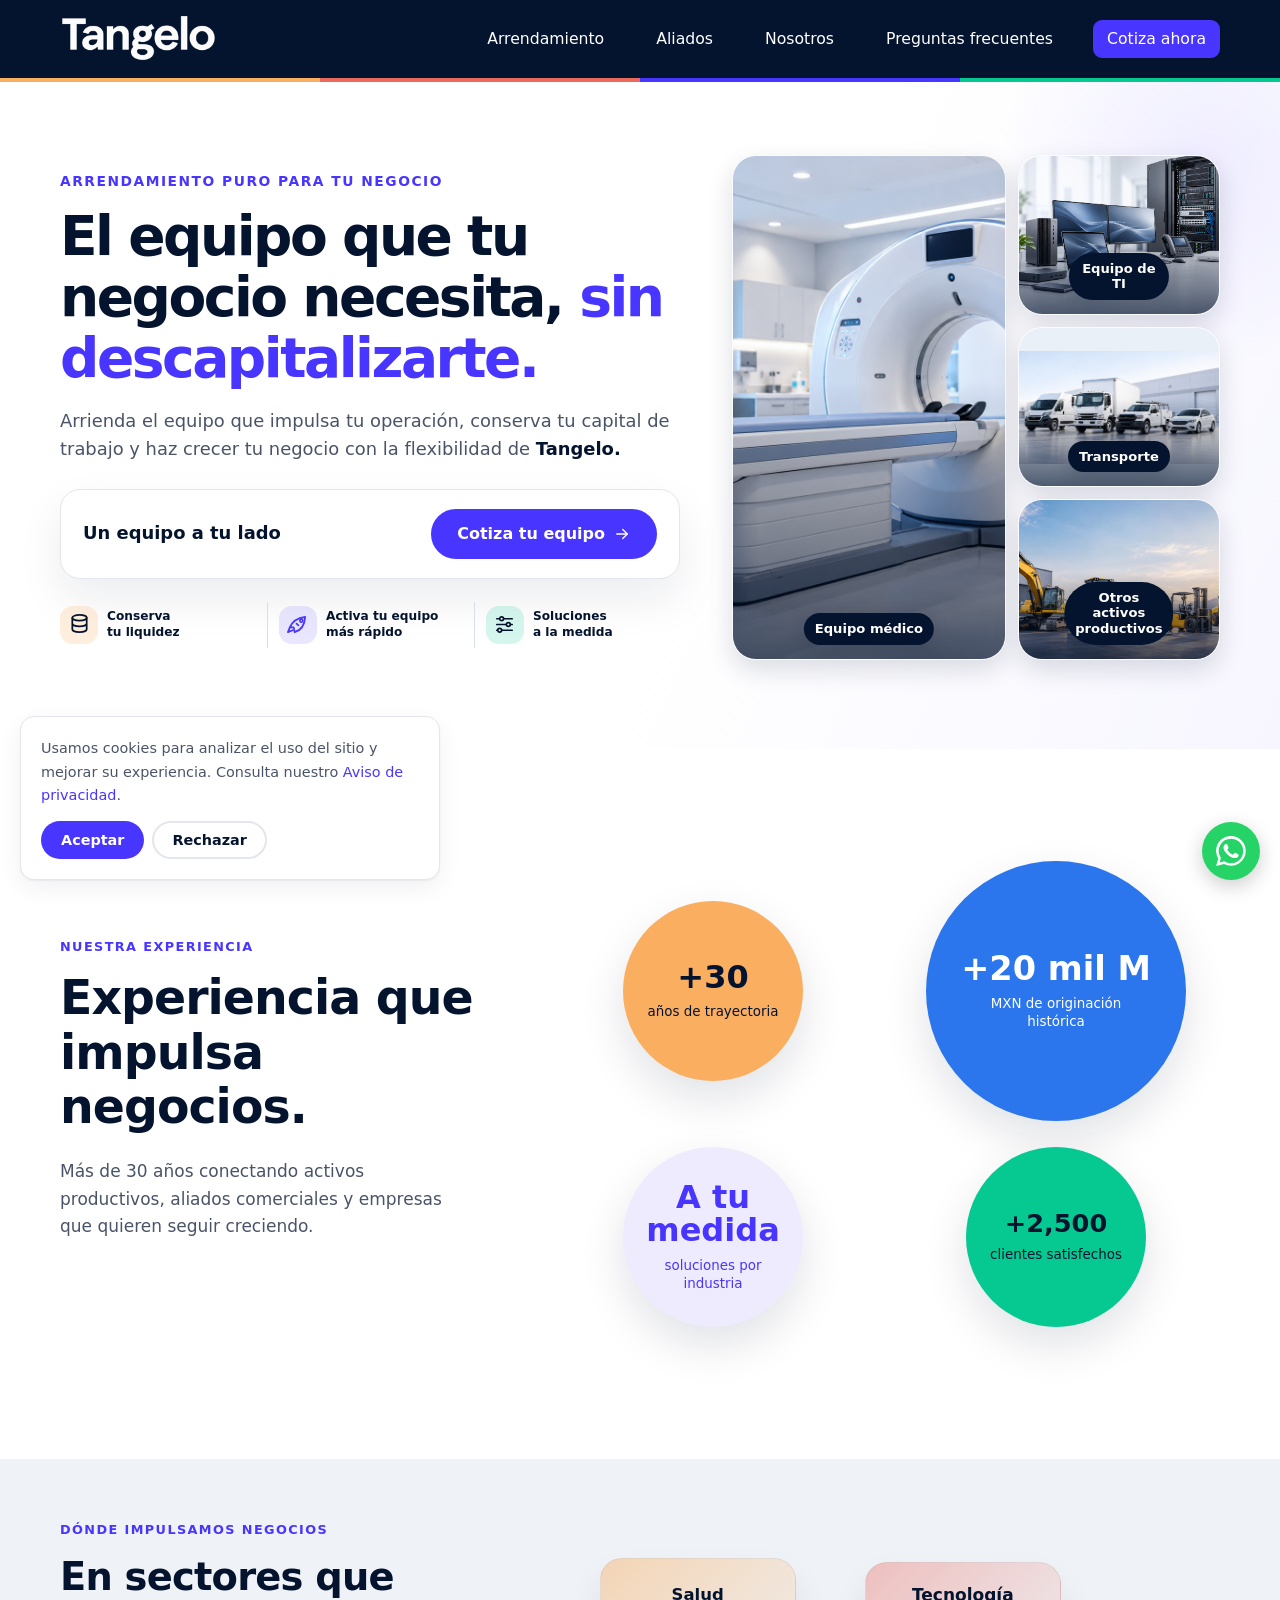
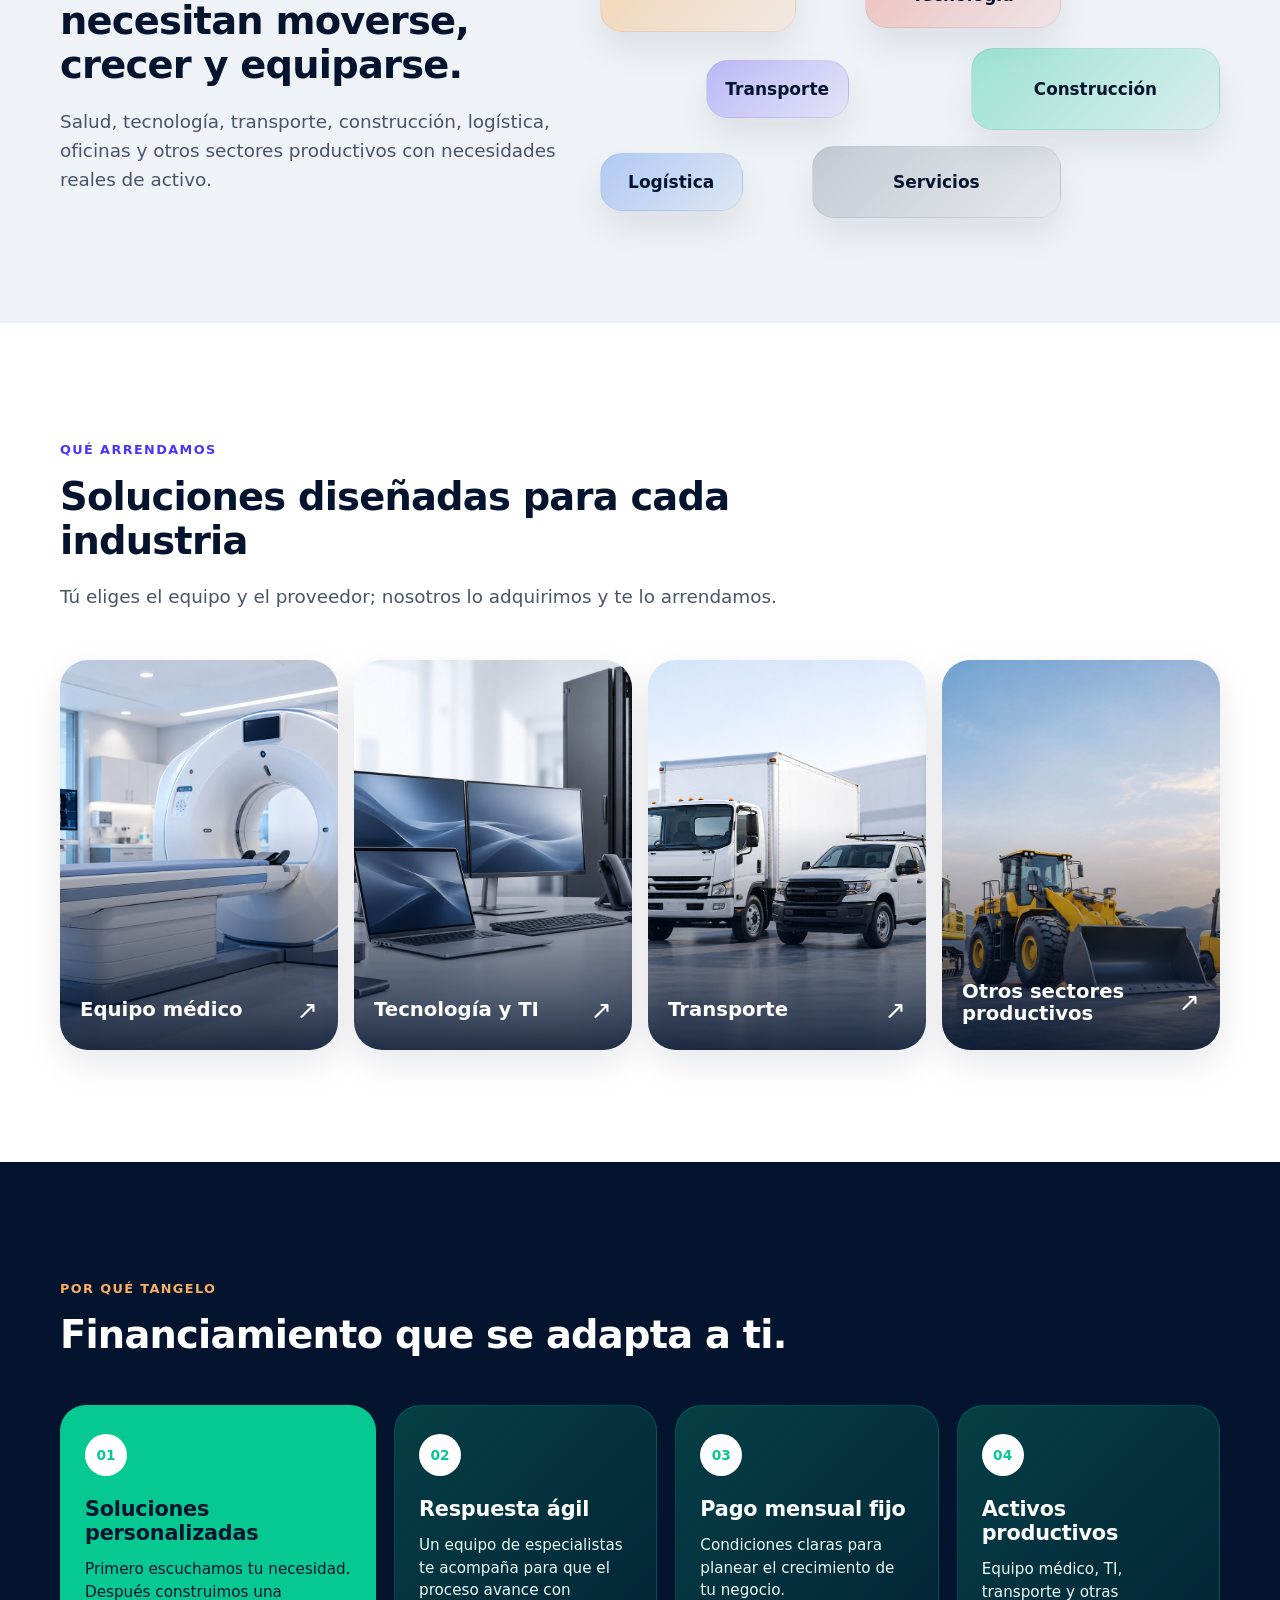
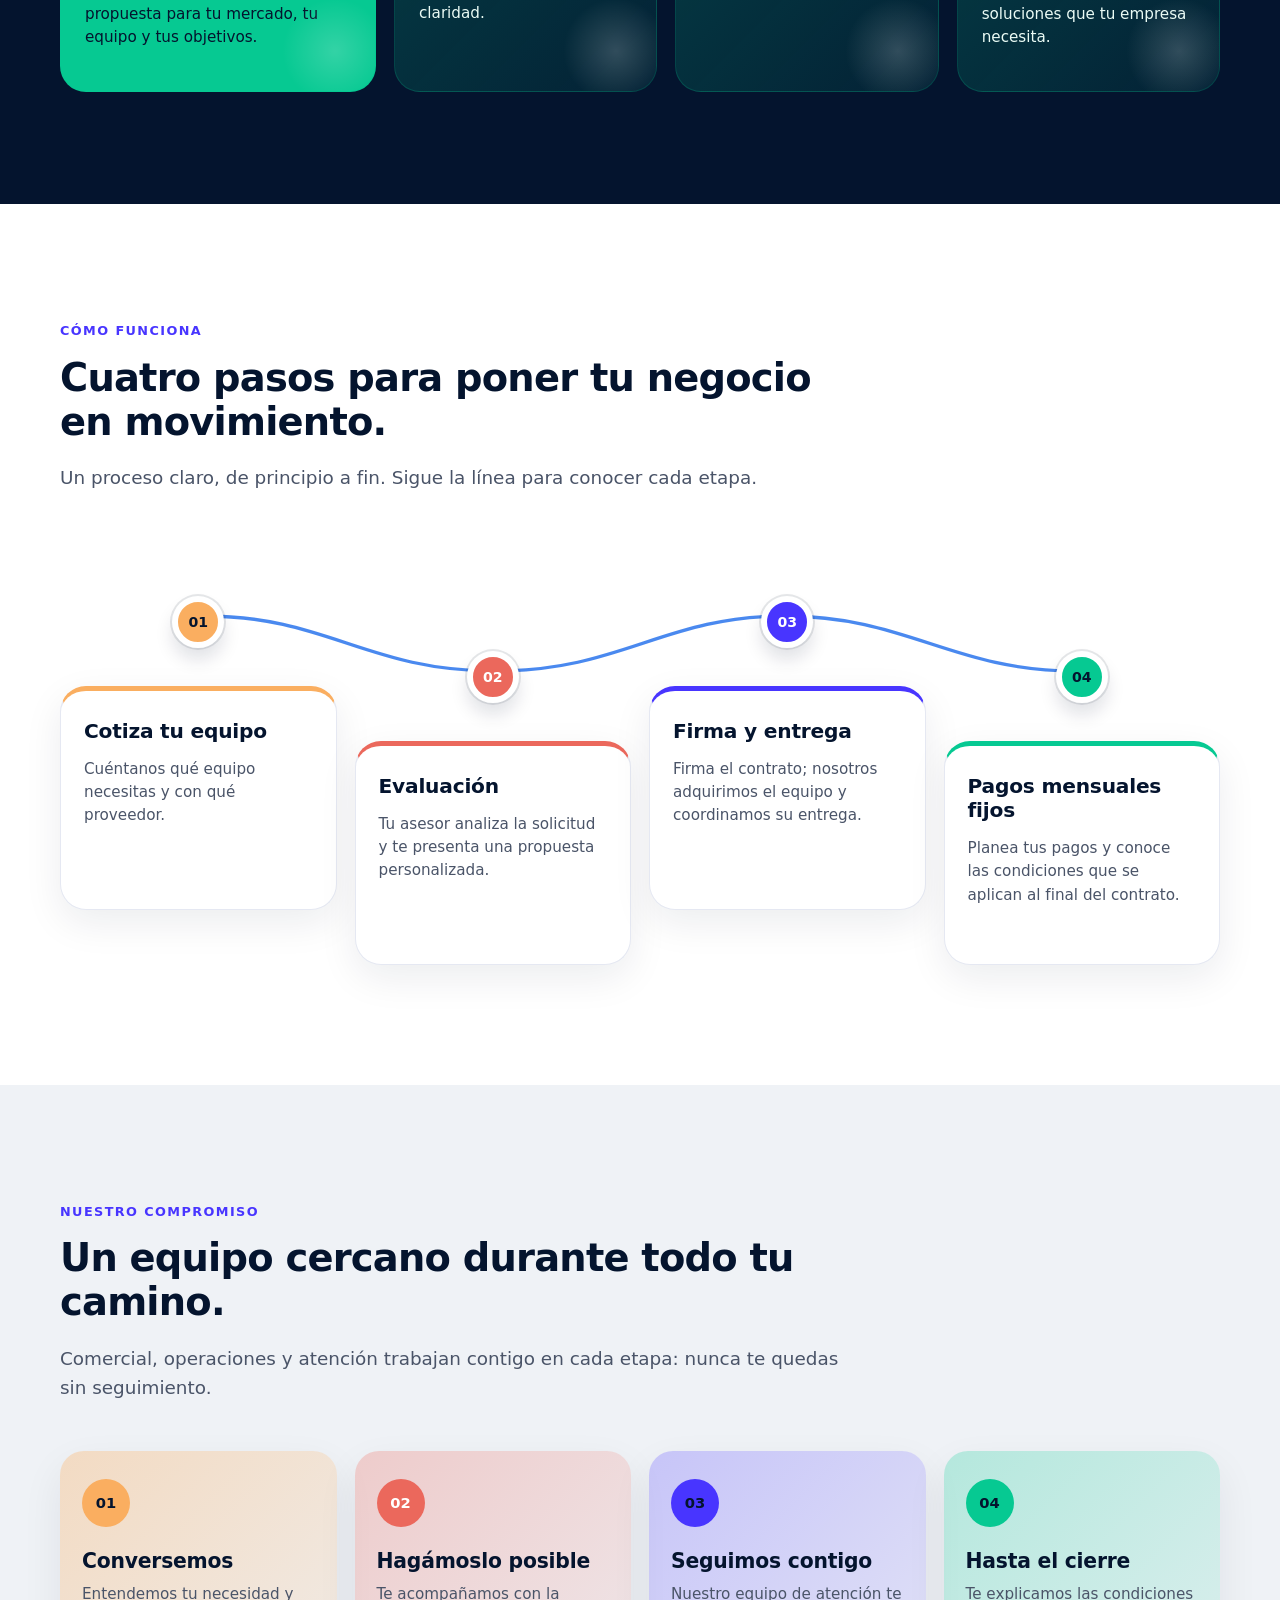
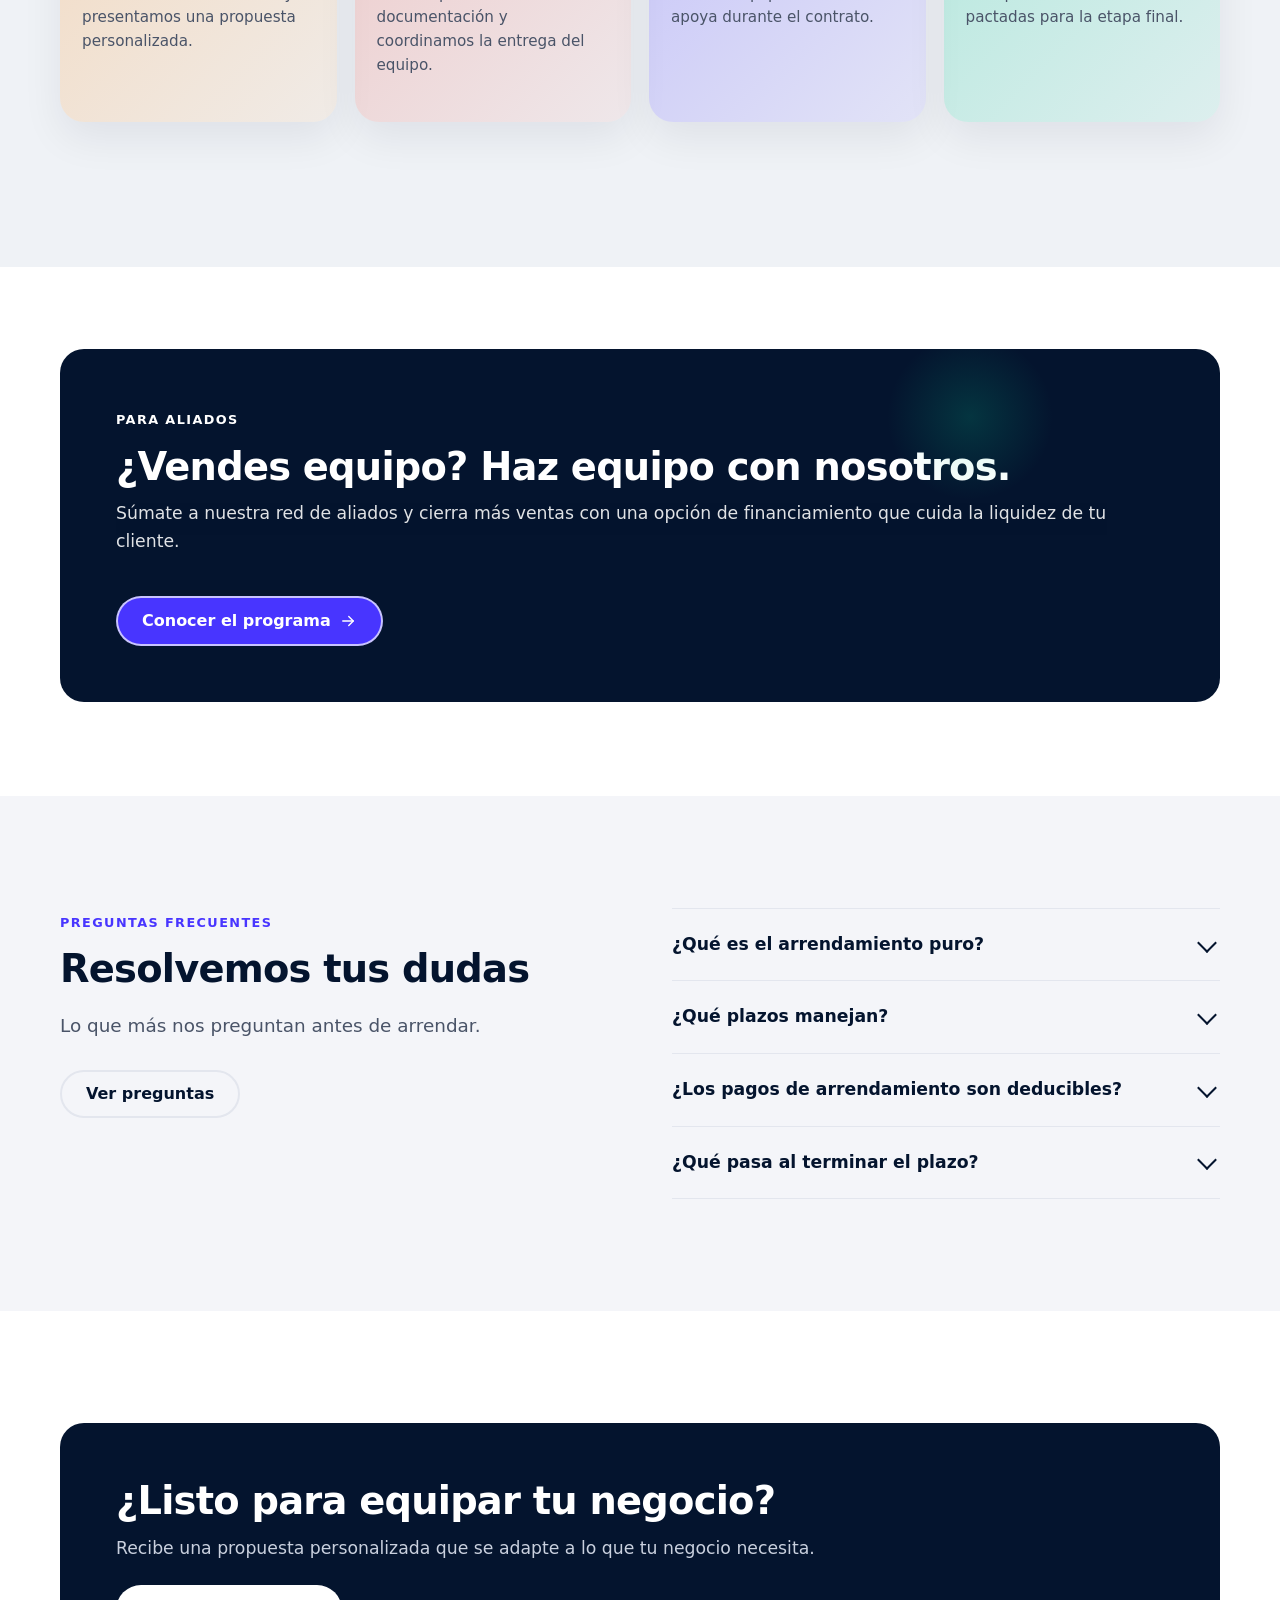
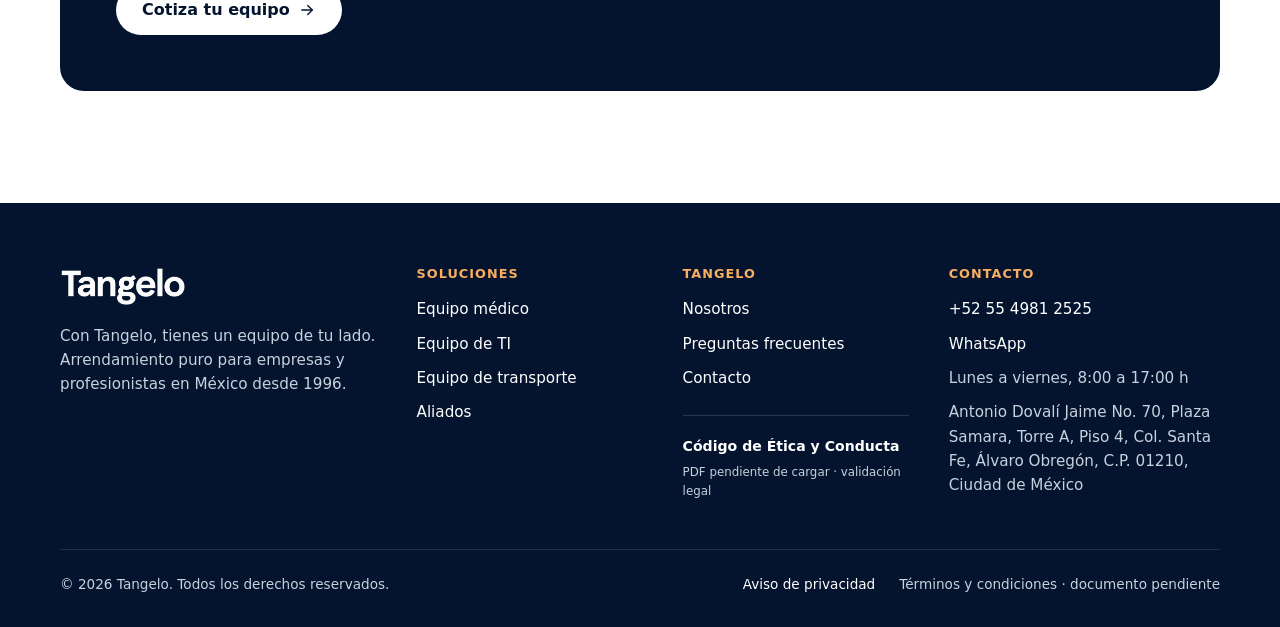
==== commit 5f1acb83: "Publicar Tangelo V6 logo original y galerias interactivas" ====
--- a/index.html
+++ b/index.html
@@ -107,12 +107,12 @@
   background-color: #eaf0f8;
 }
 </style>
-<link href="assets/css/redesign.css?v=20261113-v5" rel="stylesheet"/></head>
+<link href="assets/css/redesign.css?v=20261113-v6" rel="stylesheet"/></head>
 <body>
 <a class="saltar" href="#contenido">Saltar al contenido</a>
 <header class="header">
 <div class="contenedor header__barra">
-<a aria-label="Tangelo, ir al inicio" class="logo" href="index.html">Tangelo</a>
+<a aria-label="Tangelo, ir al inicio" class="logo" href="index.html"><img alt="Tangelo" height="81" src="assets/img/tangelo-logo-original-blanco.png" width="253"/></a>
 <button aria-controls="nav-principal" aria-expanded="false" aria-label="Abrir menú" class="menu-toggle"><svg aria-hidden="true" fill="none" stroke="currentColor" stroke-linecap="round" stroke-linejoin="round" stroke-width="1.8" viewbox="0 0 24 24"><path d="M4 7h16M4 12h16M4 17h16"></path></svg></button>
 <nav aria-label="Principal" class="nav" id="nav-principal">
 <a href="arrendamiento.html">Arrendamiento</a><a href="proveedores.html">Aliados</a><a href="nosotros.html">Nosotros</a><a href="preguntas-frecuentes.html">Preguntas frecuentes</a>
@@ -225,7 +225,7 @@
 <div class="contenedor">
 <div class="footer__grid">
 <div>
-<a class="logo" href="index.html">Tangelo</a>
+<a class="logo" href="index.html"><img alt="Tangelo" height="81" src="assets/img/tangelo-logo-original-blanco.png" width="253"/></a>
 <p>Con Tangelo, tienes un equipo de tu lado. Arrendamiento puro para empresas y profesionistas en México desde 1996.</p>
 </div>
 <div>
@@ -274,5 +274,5 @@
 </div>
 </div>
 <script defer="" src="assets/js/main.js"></script>
-<script defer="True" src="assets/js/redesign.js?v=20261113-v5"></script></body>
+<script defer="True" src="assets/js/redesign.js?v=20261113-v6"></script></body>
 </html>
--- a/assets/css/redesign.css
+++ b/assets/css/redesign.css
@@ -686,3 +686,110 @@
 @media(prefers-reduced-motion:reduce){
  .tg-asset-choice,.tg-service-hero-v5__chips span,.tg-service-hero-v5__media img,.tg-home-hero-v5 .hero-activo{transition:none!important}
 }
+
+
+/* V6: movement refinements for home hero statistics and sectors. */
+.tg-home-numbers .tg-stat-orbs--four{
+  position:relative;
+  display:grid;
+  grid-template-columns:repeat(2,minmax(160px,1fr));
+  gap:26px 34px;
+  align-items:center;
+  justify-items:center;
+  max-width:680px;
+  padding:22px 10px;
+}
+.tg-stat-orbs--four .tg-stat-orb{
+  position:relative;
+  animation:tgOrbFloat 8s ease-in-out infinite;
+  will-change:transform;
+}
+.tg-stat-orbs--four .tg-stat-orb--years{animation-duration:8.6s; animation-delay:-1.4s; transform-origin:center;}
+.tg-stat-orbs--four .tg-stat-orb--volume{background:var(--tg-blue);color:#fff; animation-duration:10.2s; animation-delay:-2.4s;}
+.tg-stat-orbs--four .tg-stat-orb--custom{animation-duration:9s; animation-delay:-4.1s;}
+.tg-stat-orbs--four .tg-stat-orb--clients{background:var(--tg-mint);color:var(--tg-navy); animation-duration:8.8s; animation-delay:-3.3s;}
+.tg-stat-orbs--four .tg-stat-orb:nth-child(odd){animation-name:tgOrbFloatA;}
+.tg-stat-orbs--four .tg-stat-orb:nth-child(even){animation-name:tgOrbFloatB;}
+@keyframes tgOrbFloatA{
+  0%,100%{transform:translate3d(0,0,0) rotate(0deg)}
+  25%{transform:translate3d(10px,-12px,0) rotate(2deg)}
+  50%{transform:translate3d(-8px,8px,0) rotate(-2deg)}
+  75%{transform:translate3d(7px,12px,0) rotate(1deg)}
+}
+@keyframes tgOrbFloatB{
+  0%,100%{transform:translate3d(0,0,0) rotate(0deg)}
+  25%{transform:translate3d(-12px,10px,0) rotate(-2deg)}
+  50%{transform:translate3d(9px,-7px,0) rotate(2deg)}
+  75%{transform:translate3d(-6px,-12px,0) rotate(-1deg)}
+}
+
+.tg-home-where__chips--motion{
+  position:relative;
+  display:grid;
+  grid-template-columns:repeat(12,1fr);
+  grid-auto-rows:minmax(46px,auto);
+  gap:16px;
+  min-height:300px;
+  align-content:center;
+}
+.tg-home-where__chips--motion span{
+  display:flex;align-items:center;justify-content:center;
+  border-radius:22px;
+  padding:14px 18px;
+  font-weight:800;
+  box-shadow:0 18px 34px rgba(4,20,46,.08);
+  border:1px solid rgba(4,20,46,.06);
+  animation:tgSectorFloat 7.2s ease-in-out infinite;
+  position:relative;
+}
+.tg-home-where__chips--motion span:nth-child(1){grid-column:1 / span 4;grid-row:1;min-height:74px;font-size:1.03rem}
+.tg-home-where__chips--motion span:nth-child(2){grid-column:6 / span 4;grid-row:1;min-height:66px}
+.tg-home-where__chips--motion span:nth-child(3){grid-column:3 / span 3;grid-row:2;min-height:58px}
+.tg-home-where__chips--motion span:nth-child(4){grid-column:8 / span 5;grid-row:2;min-height:82px;font-size:1.05rem}
+.tg-home-where__chips--motion span:nth-child(5){grid-column:1 / span 3;grid-row:3;min-height:58px}
+.tg-home-where__chips--motion span:nth-child(6){grid-column:5 / span 5;grid-row:3;min-height:72px}
+.tg-home-where__chips--motion span:nth-child(1){animation-delay:-.4s}
+.tg-home-where__chips--motion span:nth-child(2){animation-delay:-1.2s}
+.tg-home-where__chips--motion span:nth-child(3){animation-delay:-2.3s}
+.tg-home-where__chips--motion span:nth-child(4){animation-delay:-3.2s}
+.tg-home-where__chips--motion span:nth-child(5){animation-delay:-1.7s}
+.tg-home-where__chips--motion span:nth-child(6){animation-delay:-2.8s}
+@keyframes tgSectorFloat{
+  0%,100%{transform:translate3d(0,0,0)}
+  20%{transform:translate3d(6px,-8px,0)}
+  45%{transform:translate3d(-8px,6px,0)}
+  70%{transform:translate3d(5px,8px,0)}
+}
+
+.tg-asset-spotlight__picture img[data-tg-asset-image]{transition:opacity .35s ease, transform .7s ease;}
+.tg-asset-spotlight__picture{background:linear-gradient(180deg,#EAF0F7 0%, #D8E2EF 100%)}
+
+@media (max-width:900px){
+  .tg-home-where__chips--motion{grid-template-columns:repeat(6,1fr);min-height:0}
+  .tg-home-where__chips--motion span:nth-child(1){grid-column:1 / span 3;grid-row:1}
+  .tg-home-where__chips--motion span:nth-child(2){grid-column:4 / span 3;grid-row:1}
+  .tg-home-where__chips--motion span:nth-child(3){grid-column:1 / span 2;grid-row:2}
+  .tg-home-where__chips--motion span:nth-child(4){grid-column:3 / span 4;grid-row:2}
+  .tg-home-where__chips--motion span:nth-child(5){grid-column:1 / span 2;grid-row:3}
+  .tg-home-where__chips--motion span:nth-child(6){grid-column:3 / span 4;grid-row:3}
+}
+@media (max-width:600px){
+  .tg-home-numbers .tg-stat-orbs--four{grid-template-columns:repeat(2,minmax(120px,1fr));gap:14px 12px;padding:8px 0}
+  .tg-stat-orbs--four .tg-stat-orb{animation-duration:0s}
+  .tg-home-where__chips--motion{display:flex;flex-wrap:wrap;min-height:0;gap:12px}
+  .tg-home-where__chips--motion span{min-height:auto!important;grid-column:auto!important;grid-row:auto!important;flex:1 1 40%}
+}
+
+/* V6: exact user supplied wordmark; no font substitution in the header/footer logo */
+.header .logo img { width:auto; height:51px; max-height:calc(78px - 12px); object-fit:contain; display:block; }
+.footer .logo img { width:auto; height:41px; object-fit:contain; display:block; }
+.tg-asset-spotlight__picture img.tg-asset-image-loading{opacity:.65;filter:saturate(.8)}
+/* Stable, circular travel inside separate grid cells (no overlap with neighboring circles). */
+.tg-home-numbers .tg-stat-orbs--four {overflow:visible;}
+.tg-home-numbers .tg-stat-orbs--four .tg-stat-orb{left:auto;right:auto;top:auto;bottom:auto;position:relative;animation-duration:9.4s;translate:none;}
+.tg-home-numbers .tg-stat-orbs--four .tg-stat-orb:nth-child(odd){animation-name:tgOrbOrbitSafeA;}
+.tg-home-numbers .tg-stat-orbs--four .tg-stat-orb:nth-child(even){animation-name:tgOrbOrbitSafeB;}
+@keyframes tgOrbOrbitSafeA { 0%,100%{transform:translate(0,0)} 25%{transform:translate(10px,-7px)} 50%{transform:translate(4px,9px)} 75%{transform:translate(-9px,5px)} }
+@keyframes tgOrbOrbitSafeB { 0%,100%{transform:translate(0,0)} 25%{transform:translate(-9px,8px)} 50%{transform:translate(-4px,-9px)} 75%{transform:translate(9px,-5px)} }
+@media(max-width:760px){.header .logo img{height:42px}.tg-home-numbers .tg-stat-orbs--four .tg-stat-orb{animation-duration:0s}}
+@media(prefers-reduced-motion:reduce){.tg-home-numbers .tg-stat-orbs--four .tg-stat-orb,.tg-home-where__chips--motion span{animation:none!important}}
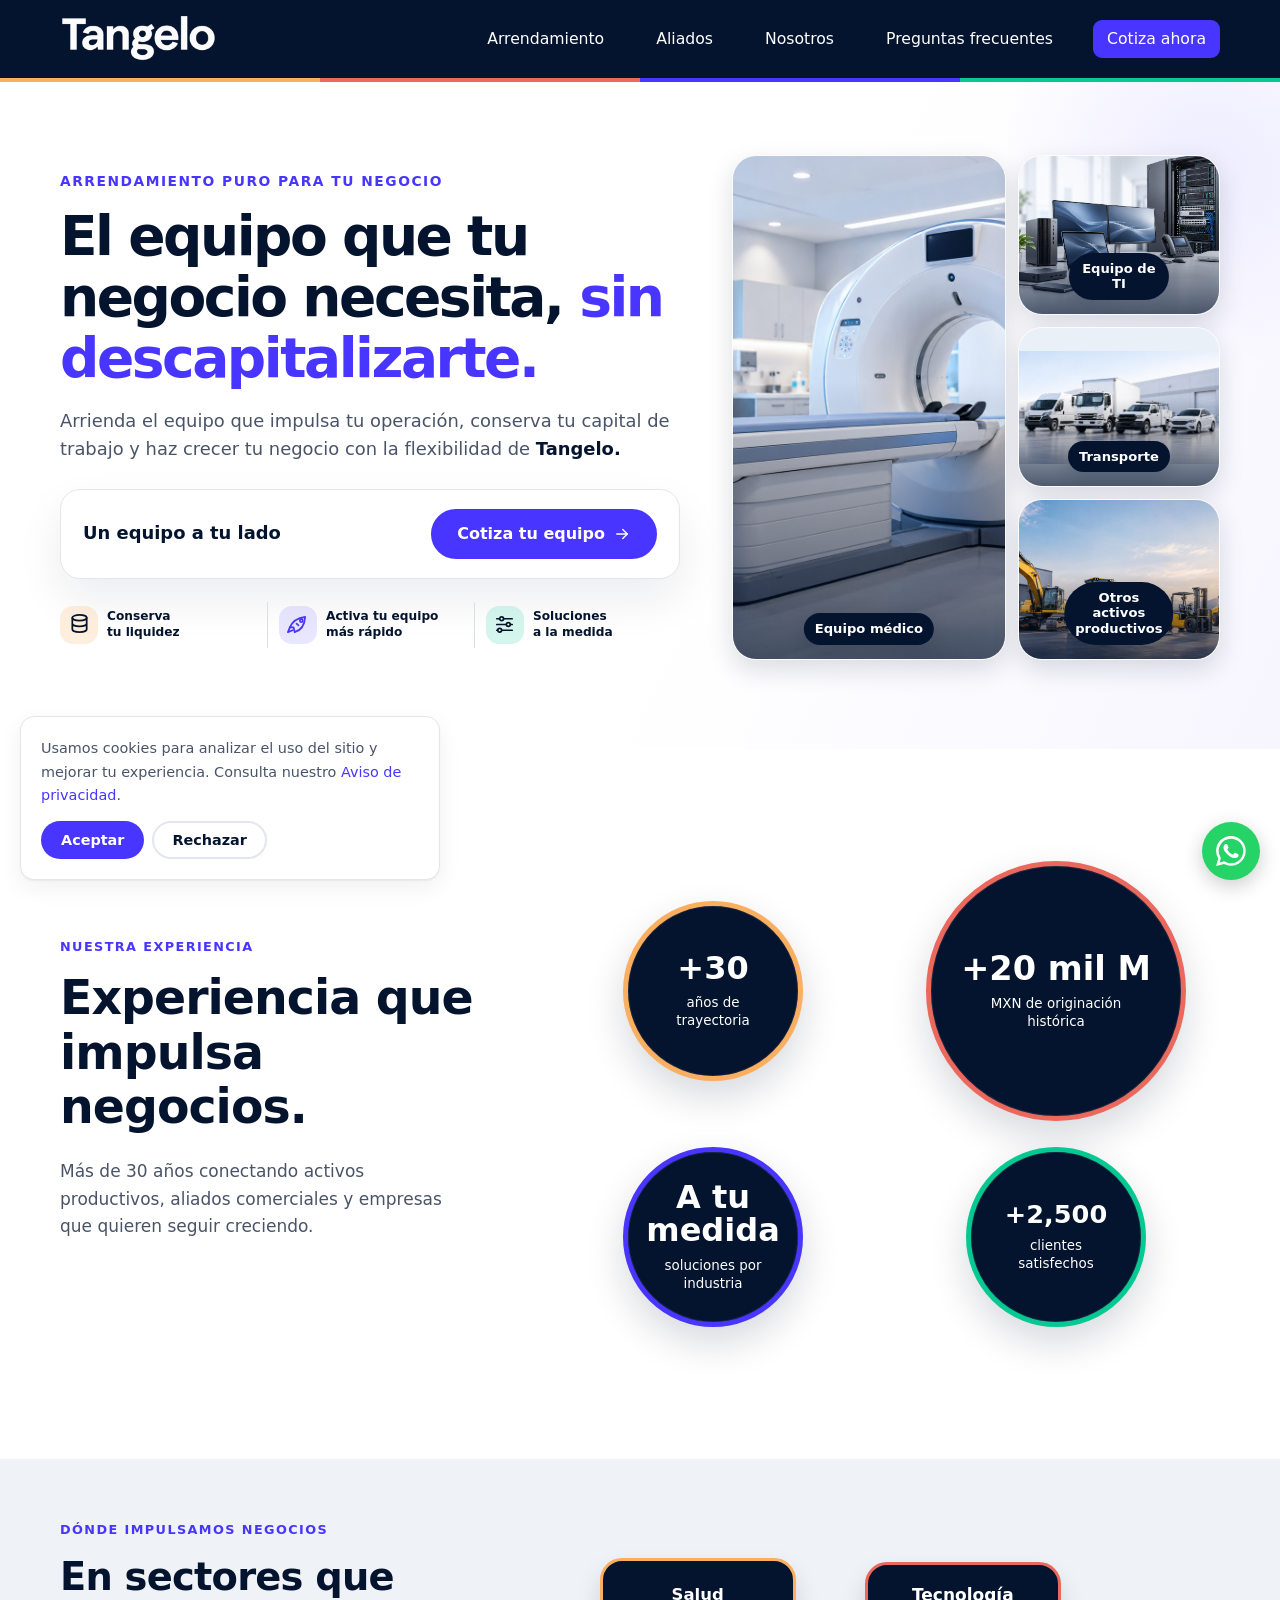
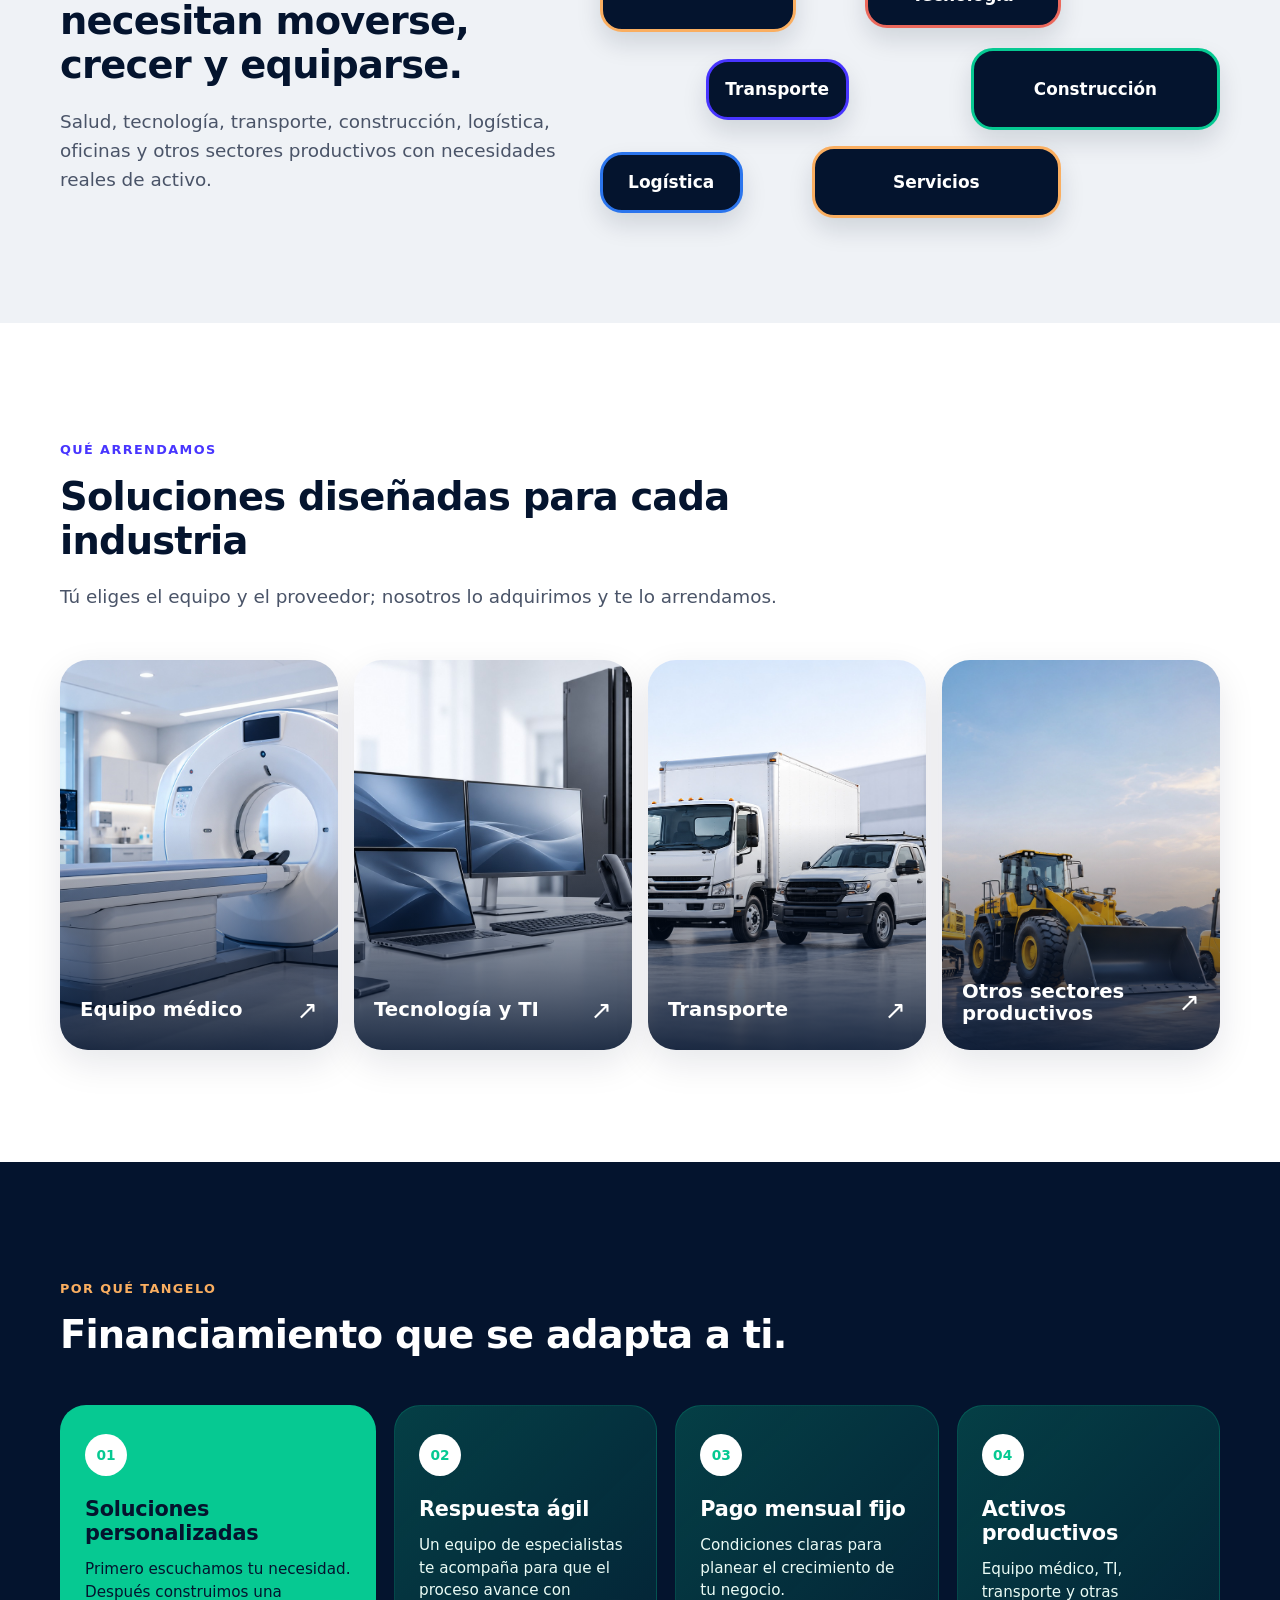
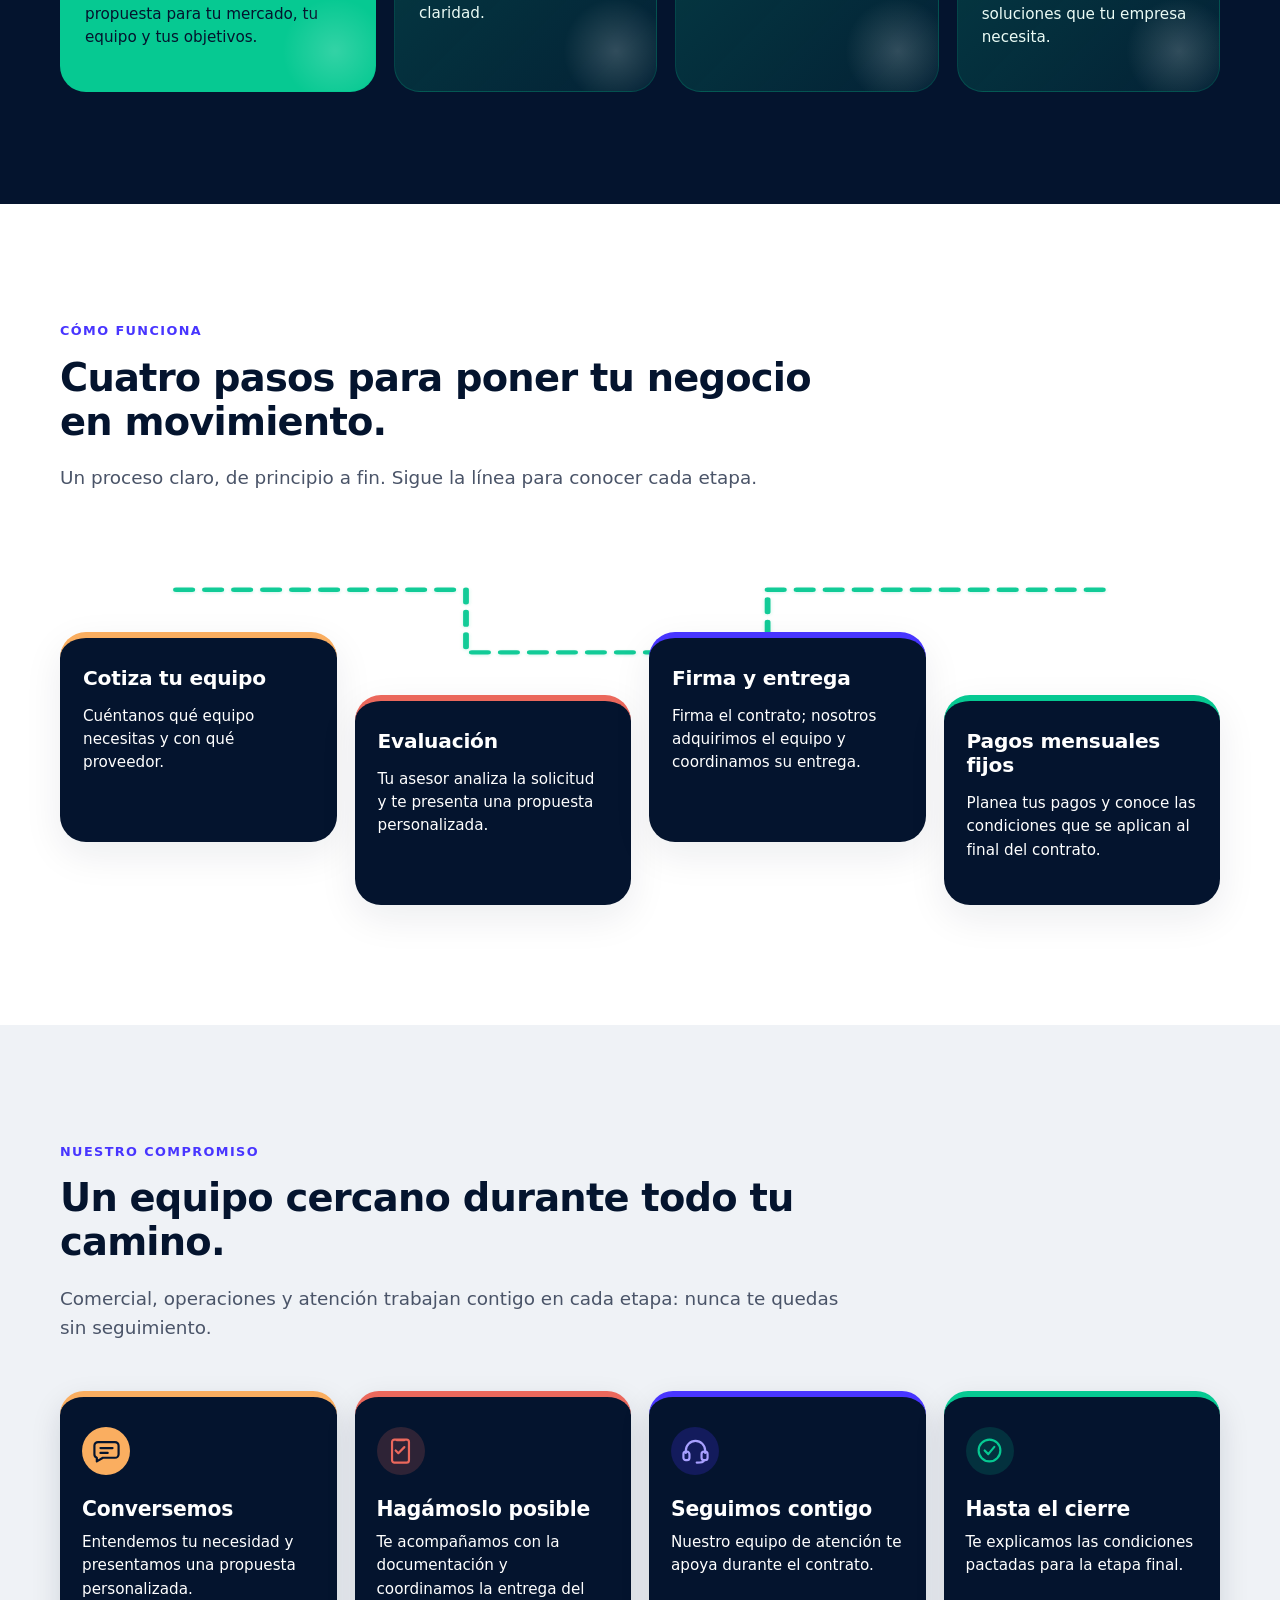
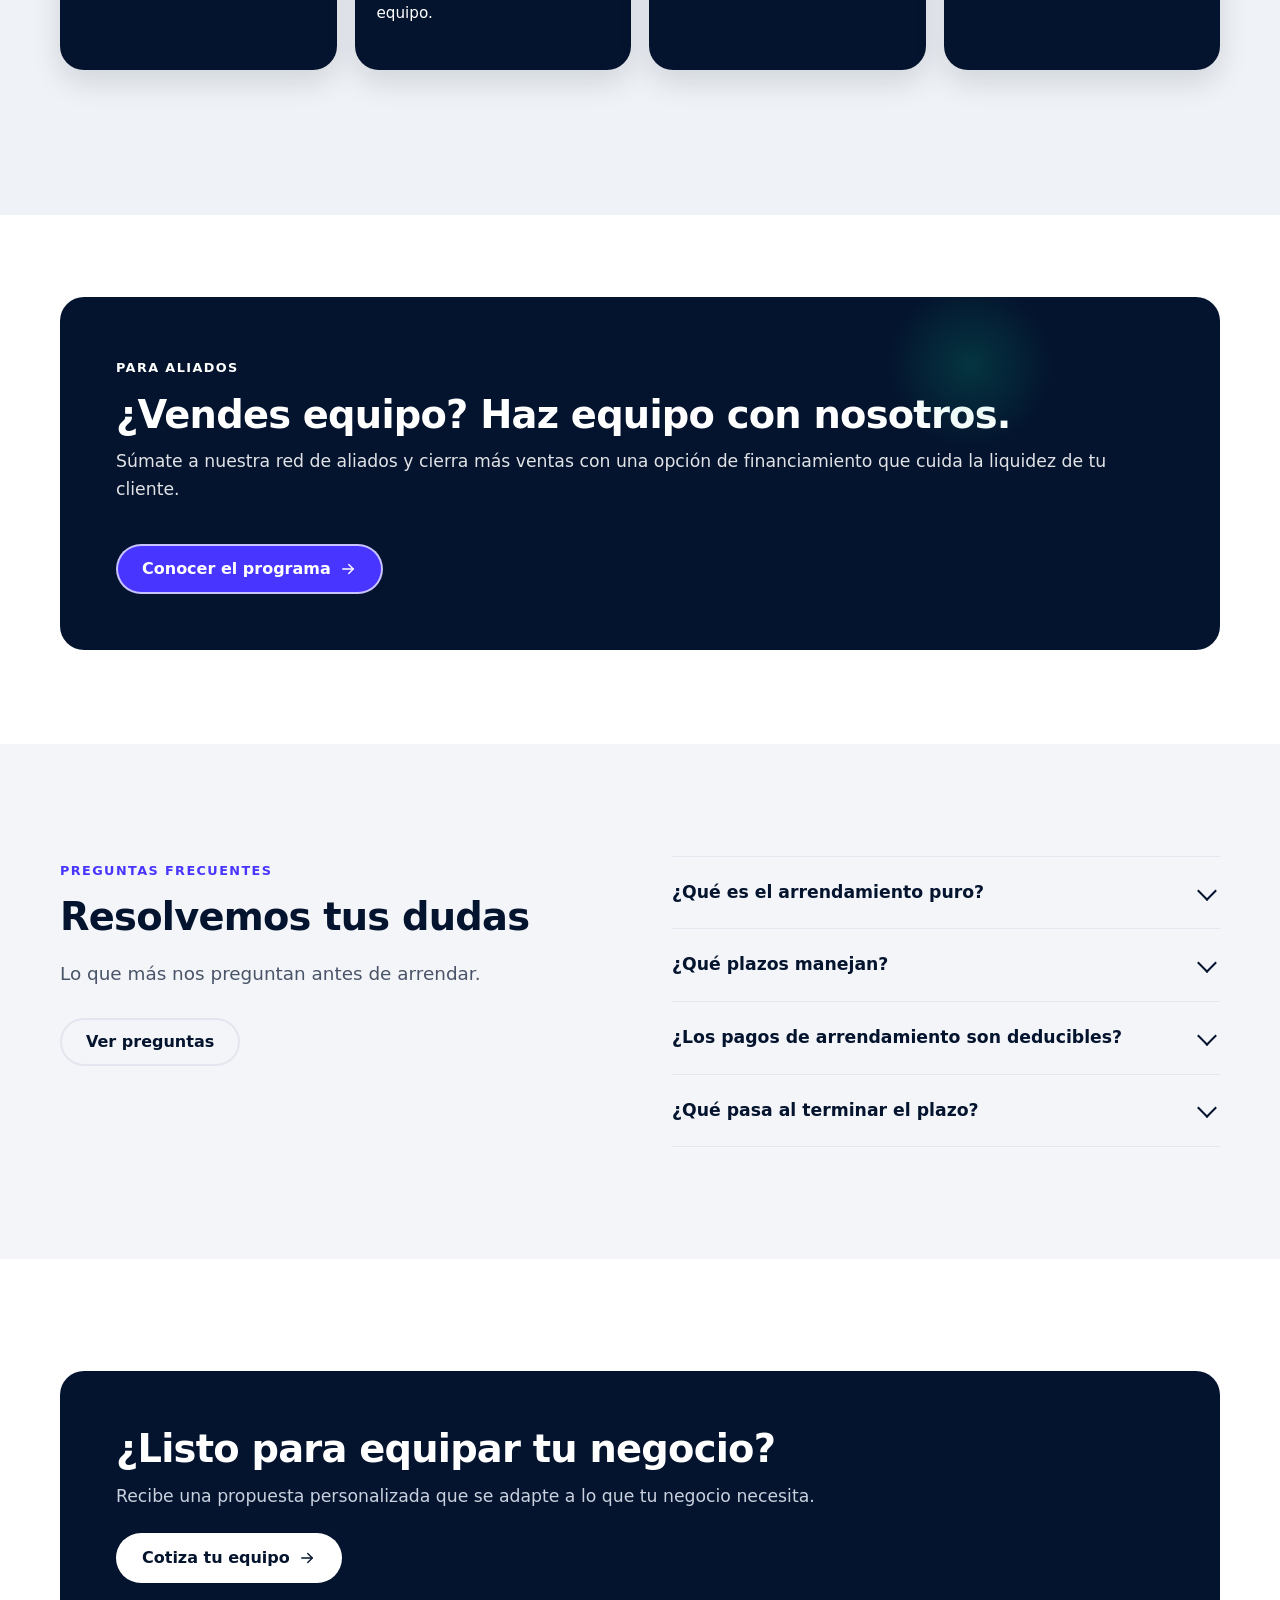
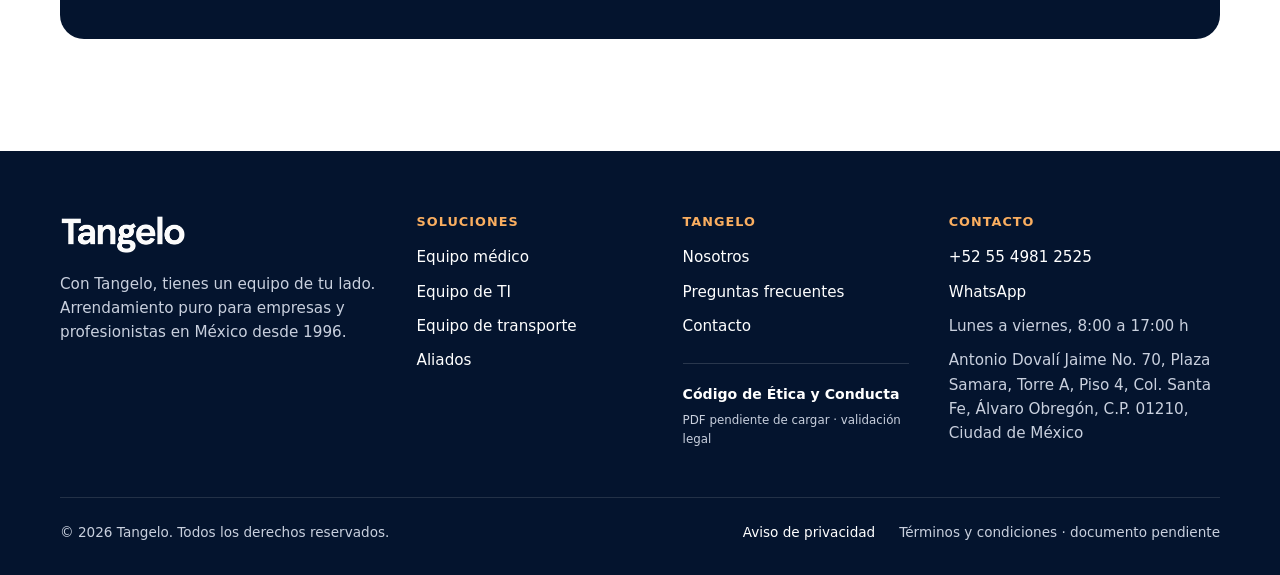
==== commit a18490cc: "Ajustes web Tangelo noviembre 2026" ====
--- a/index.html
+++ b/index.html
@@ -107,7 +107,7 @@
   background-color: #eaf0f8;
 }
 </style>
-<link href="assets/css/redesign.css?v=20261113-v6" rel="stylesheet"/></head>
+<link href="assets/css/redesign.css?v=20261119" rel="stylesheet"/></head>
 <body>
 <a class="saltar" href="#contenido">Saltar al contenido</a>
 <header class="header">
@@ -183,21 +183,21 @@
 <article class="tg-benefit--mint" data-reveal=""><span class="tg-num-dot">03</span><h3>Pago mensual fijo</h3><p>Condiciones claras para planear el crecimiento de tu negocio.</p></article>
 <article class="tg-benefit--mint" data-reveal=""><span class="tg-num-dot">04</span><h3>Activos productivos</h3><p>Equipo médico, TI, transporte y otras soluciones que tu empresa necesita.</p></article>
 </div></div></section>
-<section class="seccion" data-reveal-section="" id="como-funciona"><div class="contenedor">
+<section class="seccion tg-journey-section--brand" data-reveal-section="" id="como-funciona"><div class="contenedor">
 <div class="encabezado-seccion" data-reveal=""><span class="etiqueta">Cómo funciona</span><h2>Cuatro pasos para poner tu negocio en movimiento.</h2><p class="lead">Un proceso claro, de principio a fin. Sigue la línea para conocer cada etapa.</p></div>
 <div class="tg-journey" data-reveal="">
 <svg aria-hidden="true" class="tg-journey__path" preserveaspectratio="none" viewbox="0 0 1000 190">
-<path d="M125 75 C 230 75, 265 130, 375 130 S 520 75, 625 75 S 770 130, 875 130"></path>
+<path d="M100 50 H350 V120 H610 V50 H900"></path>
 </svg>
 <ol class="tg-journey__list">
-<li class="tg-journey__item"><span class="tg-journey__pin">01</span><article class="tg-journey__card"><h3>Cotiza tu equipo</h3><p>Cuéntanos qué equipo necesitas y con qué proveedor.</p></article></li>
-<li class="tg-journey__item"><span class="tg-journey__pin">02</span><article class="tg-journey__card"><h3>Evaluación</h3><p>Tu asesor analiza la solicitud y te presenta una propuesta personalizada.</p></article></li>
-<li class="tg-journey__item"><span class="tg-journey__pin">03</span><article class="tg-journey__card"><h3>Firma y entrega</h3><p>Firma el contrato; nosotros adquirimos el equipo y coordinamos su entrega.</p></article></li>
-<li class="tg-journey__item"><span class="tg-journey__pin">04</span><article class="tg-journey__card"><h3>Pagos mensuales fijos</h3><p>Planea tus pagos y conoce las condiciones que se aplican al final del contrato.</p></article></li>
+<li class="tg-journey__item tg-journey__item--without-pin"><article class="tg-journey__card"><h3>Cotiza tu equipo</h3><p>Cuéntanos qué equipo necesitas y con qué proveedor.</p></article></li>
+<li class="tg-journey__item tg-journey__item--without-pin"><article class="tg-journey__card"><h3>Evaluación</h3><p>Tu asesor analiza la solicitud y te presenta una propuesta personalizada.</p></article></li>
+<li class="tg-journey__item tg-journey__item--without-pin"><article class="tg-journey__card"><h3>Firma y entrega</h3><p>Firma el contrato; nosotros adquirimos el equipo y coordinamos su entrega.</p></article></li>
+<li class="tg-journey__item tg-journey__item--without-pin"><article class="tg-journey__card"><h3>Pagos mensuales fijos</h3><p>Planea tus pagos y conoce las condiciones que se aplican al final del contrato.</p></article></li>
 </ol>
 </div>
 </div></section>
-<section class="seccion tg-commitment"><div class="contenedor"><div class="encabezado-seccion" data-reveal=""><span class="etiqueta">NUESTRO COMPROMISO</span><h2>Un equipo cercano durante todo tu camino.</h2><p class="lead">Comercial, operaciones y atención trabajan contigo en cada etapa: nunca te quedas sin seguimiento.</p></div><ol class="tg-commitment__steps tg-commitment__steps--palette"><li data-reveal=""><span>01</span><h3>Conversemos</h3><p>Entendemos tu necesidad y presentamos una propuesta personalizada.</p></li><li data-reveal=""><span>02</span><h3>Hagámoslo posible</h3><p>Te acompañamos con la documentación y coordinamos la entrega del equipo.</p></li><li data-reveal=""><span>03</span><h3>Seguimos contigo</h3><p>Nuestro equipo de atención te apoya durante el contrato.</p></li><li data-reveal=""><span>04</span><h3>Hasta el cierre</h3><p>Te explicamos las condiciones pactadas para la etapa final.</p></li></ol></div></section>
+<section class="seccion tg-commitment"><div class="contenedor"><div class="encabezado-seccion" data-reveal=""><span class="etiqueta">NUESTRO COMPROMISO</span><h2>Un equipo cercano durante todo tu camino.</h2><p class="lead">Comercial, operaciones y atención trabajan contigo en cada etapa: nunca te quedas sin seguimiento.</p></div><ol class="tg-commitment__steps tg-commitment__steps--palette tg-commitment__steps--brand"><li data-reveal=""><span aria-hidden="true" class="tg-commitment__pictogram"><svg aria-hidden="true" class="tg-commit-icon" fill="none" stroke="currentColor" stroke-linecap="round" stroke-linejoin="round" stroke-width="1.8" viewbox="0 0 24 24"><path d="M5 5h14a3 3 0 0 1 3 3v7a3 3 0 0 1-3 3H9l-5 3v-3a3 3 0 0 1-2-3V8a3 3 0 0 1 3-3Z"></path><path d="M7 10h10M7 14h6"></path></svg></span><h3>Conversemos</h3><p>Entendemos tu necesidad y presentamos una propuesta personalizada.</p></li><li data-reveal=""><span aria-hidden="true" class="tg-commitment__pictogram"><svg aria-hidden="true" class="tg-commit-icon" fill="none" stroke="currentColor" stroke-linecap="round" stroke-linejoin="round" stroke-width="1.8" viewbox="0 0 24 24"><rect height="19" rx="2" width="14" x="5" y="3"></rect><path d="M9 3.5h6M8 12l2.2 2.2 5-5"></path></svg></span><h3>Hagámoslo posible</h3><p>Te acompañamos con la documentación y coordinamos la entrega del equipo.</p></li><li data-reveal=""><span aria-hidden="true" class="tg-commitment__pictogram"><svg aria-hidden="true" class="tg-commit-icon" fill="none" stroke="currentColor" stroke-linecap="round" stroke-linejoin="round" stroke-width="1.8" viewbox="0 0 24 24"><path d="M4 14v-2a8 8 0 0 1 16 0v2"></path><rect height="7" rx="2" width="5" x="2" y="13"></rect><rect height="7" rx="2" width="5" x="17" y="13"></rect><path d="M19 20c0 2-2 2-6 2"></path></svg></span><h3>Seguimos contigo</h3><p>Nuestro equipo de atención te apoya durante el contrato.</p></li><li data-reveal=""><span aria-hidden="true" class="tg-commitment__pictogram"><svg aria-hidden="true" class="tg-commit-icon" fill="none" stroke="currentColor" stroke-linecap="round" stroke-linejoin="round" stroke-width="1.8" viewbox="0 0 24 24"><circle cx="12" cy="12" r="9"></circle><path d="m8 12 3 3 5-6"></path></svg></span><h3>Hasta el cierre</h3><p>Te explicamos las condiciones pactadas para la etapa final.</p></li></ol></div></section>
 <section class="seccion tg-home-allies-section" data-reveal-section="">
 <div class="contenedor">
 <div class="banda banda--proveedores tg-allies-cta"><div><span class="etiqueta" style="color:var(--marino)">Para aliados</span><h2>¿Vendes equipo? Haz equipo con nosotros.</h2><p>Súmate a nuestra red de aliados y cierra más ventas con una opción de financiamiento que cuida la liquidez de tu cliente.</p></div><a class="btn btn--primario" href="proveedores.html">Conocer el programa <svg aria-hidden="true" fill="none" stroke="currentColor" stroke-linecap="round" stroke-linejoin="round" stroke-width="1.8" viewbox="0 0 24 24"><path d="M5 12h14"></path><path d="m13 6 6 6-6 6"></path></svg></a></div>
@@ -211,7 +211,7 @@
 <p class="lead">Lo que más nos preguntan antes de arrendar.</p>
 <a class="btn btn--secundario" href="preguntas-frecuentes.html" style="margin-top:12px">Ver preguntas</a>
 </div>
-<div class="faq"><details><summary>¿Qué es el arrendamiento puro?</summary><div>Tangelo adquiere el equipo que necesita tu negocio y te otorga su uso durante el plazo pactado a cambio de pagos mensuales fijos. La propiedad y las condiciones finales se establecen en el contrato.</div></details><details><summary>¿Qué plazos manejan?</summary><div>Ofrecemos plazos flexibles, definidos contigo según el tipo de equipo y tu flujo de efectivo.</div></details><details><summary>¿Los pagos de arrendamiento son deducibles?</summary><div><p>Las rentas de arrendamiento puro pueden deducirse para efectos del ISR, en los términos de la Ley del Impuesto sobre la Renta, siempre que el equipo sea estrictamente indispensable para su actividad y cuente con el CFDI correspondiente. Algunos activos, como los automóviles, tienen límites de deducción. Te recomendamos confirmar su caso con tu asesor fiscal.</p></div></details><details><summary>¿Qué pasa al terminar el plazo?</summary><div>Al finalizar el plazo, las condiciones aplicables se determinan conforme a tu contrato. Si se pactó una opción de adquisición, nuestro equipo te explica cómo ejercerla.</div></details></div>
+<div class="faq"><details><summary>¿Qué es el arrendamiento puro?</summary><div>Tangelo adquiere el equipo que necesita tu negocio y te otorga su uso durante el plazo pactado a cambio de pagos mensuales fijos. La propiedad y las condiciones finales se establecen en el contrato.</div></details><details><summary>¿Qué plazos manejan?</summary><div>Ofrecemos plazos flexibles, definidos contigo según el tipo de equipo y tu flujo de efectivo.</div></details><details><summary>¿Los pagos de arrendamiento son deducibles?</summary><div><p>Las rentas de arrendamiento puro pueden deducirse para efectos del ISR, en los términos de la Ley del Impuesto sobre la Renta, siempre que el equipo sea estrictamente indispensable para tu actividad y cuente con el CFDI correspondiente. Algunos activos, como los automóviles, tienen límites de deducción. Te recomendamos confirmar tu caso con tu asesor fiscal.</p></div></details><details><summary>¿Qué pasa al terminar el plazo?</summary><div>Al finalizar el plazo, las condiciones aplicables se determinan conforme a tu contrato. Si se pactó una opción de adquisición, nuestro equipo te explica cómo ejercerla.</div></details></div>
 </div>
 </section>
 <section class="seccion" data-reveal-section=""><div class="contenedor">
@@ -267,12 +267,12 @@
 </footer>
 <a aria-label="Escríbanos por WhatsApp" class="whatsapp" href="https://wa.me/525549812525" rel="noopener" target="_blank"><svg aria-hidden="true" fill="currentColor" viewbox="0 0 24 24"><path d="M17.5 14.4c-.3-.1-1.8-.9-2-1-.3-.1-.5-.1-.7.1-.2.3-.8 1-.9 1.2-.2.2-.3.2-.6.1-.3-.1-1.3-.5-2.4-1.5-.9-.8-1.5-1.8-1.7-2.1-.2-.3 0-.5.1-.6l.4-.5c.2-.2.2-.3.3-.5.1-.2 0-.4 0-.5l-.9-2.2c-.2-.6-.5-.5-.7-.5h-.6c-.2 0-.5.1-.8.4-.3.3-1 1-1 2.5s1.1 2.9 1.2 3.1c.1.2 2.1 3.2 5.1 4.5.7.3 1.3.5 1.7.6.7.2 1.4.2 1.9.1.6-.1 1.8-.7 2-1.4.2-.7.2-1.3.2-1.4-.1-.1-.3-.2-.6-.3ZM12 21.8c-1.8 0-3.5-.5-5-1.4l-.4-.2-3.7 1 1-3.6-.2-.4A9.8 9.8 0 0 1 12 2.2 9.8 9.8 0 0 1 21.8 12 9.8 9.8 0 0 1 12 21.8Zm8.4-18.2A11.8 11.8 0 0 0 1.8 17.9L.1 24l6.3-1.6A11.8 11.8 0 0 0 23.8 12c0-3.2-1.2-6.1-3.4-8.4Z"></path></svg></a>
 <div aria-label="Aviso de cookies" aria-live="polite" class="cookies" role="dialog">
-<p>Usamos cookies para analizar el uso del sitio y mejorar su experiencia. Consulta nuestro <a href="aviso-de-privacidad.html">Aviso de privacidad</a>.</p>
+<p>Usamos cookies para analizar el uso del sitio y mejorar tu experiencia. Consulta nuestro <a href="aviso-de-privacidad.html">Aviso de privacidad</a>.</p>
 <div class="acciones">
 <button class="btn btn--primario" data-cookies="aceptar">Aceptar</button>
 <button class="btn btn--secundario" data-cookies="rechazar">Rechazar</button>
 </div>
 </div>
 <script defer="" src="assets/js/main.js"></script>
-<script defer="True" src="assets/js/redesign.js?v=20261113-v6"></script></body>
+<script defer="True" src="assets/js/redesign.js?v=20261119"></script></body>
 </html>
--- a/assets/css/redesign.css
+++ b/assets/css/redesign.css
@@ -793,3 +793,150 @@
 @keyframes tgOrbOrbitSafeB { 0%,100%{transform:translate(0,0)} 25%{transform:translate(-9px,8px)} 50%{transform:translate(-4px,-9px)} 75%{transform:translate(9px,-5px)} }
 @media(max-width:760px){.header .logo img{height:42px}.tg-home-numbers .tg-stat-orbs--four .tg-stat-orb{animation-duration:0s}}
 @media(prefers-reduced-motion:reduce){.tg-home-numbers .tg-stat-orbs--four .tg-stat-orb,.tg-home-where__chips--motion span{animation:none!important}}
+
+
+/* ============================================================
+   TANGELO — Cambios aprobados del 19 noviembre 2026
+   Solo cuerpos interiores; sin intervenir header, wordmark, tipografía.
+   ============================================================ */
+:root { --tg-brand-navy:#04142E; --tg-brand-orange:#FAAE60; --tg-brand-coral:#EB685C; --tg-brand-purple:#4835FF; --tg-brand-green:#06C992; --tg-brand-blue:#2B75ED; }
+/* 1 Inicio - Nuestra experiencia */
+.tg-home-numbers .tg-stat-orbs--four .tg-stat-orb {background:var(--tg-brand-navy)!important;color:#fff!important;border:5px solid var(--tg-brand-orange);box-shadow:0 16px 38px rgba(4,20,46,.16),inset 0 0 0 1px rgba(255,255,255,.08);}
+.tg-home-numbers .tg-stat-orbs--four .tg-stat-orb strong,.tg-home-numbers .tg-stat-orbs--four .tg-stat-orb span{color:#fff!important}
+.tg-home-numbers .tg-stat-orbs--four .tg-stat-orb:nth-child(1){border-color:var(--tg-brand-orange)}
+.tg-home-numbers .tg-stat-orbs--four .tg-stat-orb:nth-child(2){border-color:var(--tg-brand-coral)}
+.tg-home-numbers .tg-stat-orbs--four .tg-stat-orb:nth-child(3){border-color:var(--tg-brand-purple)}
+.tg-home-numbers .tg-stat-orbs--four .tg-stat-orb:nth-child(4){border-color:var(--tg-brand-green)}
+/* 2 Inicio - Sectores */
+.tg-home-where .tg-home-where__chips--motion span{background:var(--tg-brand-navy)!important;color:#fff!important;border:3px solid var(--tg-brand-orange)!important;box-shadow:0 12px 25px rgba(4,20,46,.13);}
+.tg-home-where .tg-home-where__chips--motion span:nth-child(1){border-color:var(--tg-brand-orange)!important}
+.tg-home-where .tg-home-where__chips--motion span:nth-child(2){border-color:var(--tg-brand-coral)!important}
+.tg-home-where .tg-home-where__chips--motion span:nth-child(3){border-color:var(--tg-brand-purple)!important}
+.tg-home-where .tg-home-where__chips--motion span:nth-child(4){border-color:var(--tg-brand-green)!important}
+.tg-home-where .tg-home-where__chips--motion span:nth-child(5){border-color:var(--tg-brand-blue)!important}
+.tg-home-where .tg-home-where__chips--motion span:nth-child(6){border-color:var(--tg-brand-orange)!important}
+/* 3 Inicio - Camino con escalones verdes que avanzan continuamente */
+#como-funciona .tg-journey__path{height:170px;top:4px;z-index:0;}
+#como-funciona .tg-journey__path path, .js-animations #como-funciona .tg-journey__path path, .js-animations #como-funciona .tg-journey.is-visible .tg-journey__path path{stroke:var(--tg-brand-green)!important;stroke-width:5!important;stroke-dasharray:14 11!important;stroke-dashoffset:0!important;animation:tgGreenSteps 9s linear infinite!important;opacity:.95;filter:drop-shadow(0 1px 2px rgba(6,201,146,.20))}
+@keyframes tgGreenSteps{to{stroke-dashoffset:-500}}
+#como-funciona .tg-journey__item{display:block!important;min-width:0}
+#como-funciona .tg-journey__pin{display:none!important}
+#como-funciona .tg-journey__item:nth-child(odd) .tg-journey__card{margin-top:85px!important}
+#como-funciona .tg-journey__item:nth-child(even) .tg-journey__card{margin-top:148px!important}
+#como-funciona .tg-journey__card{background:var(--tg-brand-navy)!important;color:#fff!important;min-height:210px;border:0!important;border-top:6px solid var(--tg-brand-orange)!important}
+#como-funciona .tg-journey__item:nth-child(2) .tg-journey__card{border-top-color:var(--tg-brand-coral)!important}
+#como-funciona .tg-journey__item:nth-child(3) .tg-journey__card{border-top-color:var(--tg-brand-purple)!important}
+#como-funciona .tg-journey__item:nth-child(4) .tg-journey__card{border-top-color:var(--tg-brand-green)!important}
+#como-funciona .tg-journey__card h3,#como-funciona .tg-journey__card p{color:#fff!important}
+/* 4 Todos - Nuestro compromiso */
+.tg-commitment .tg-commitment__steps--brand li{background:var(--tg-brand-navy)!important;color:#fff!important;border:0!important;border-top:6px solid var(--tg-brand-orange)!important;box-shadow:0 12px 30px rgba(4,20,46,.13);}
+.tg-commitment .tg-commitment__steps--brand li:nth-child(2){border-top-color:var(--tg-brand-coral)!important}
+.tg-commitment .tg-commitment__steps--brand li:nth-child(3){border-top-color:var(--tg-brand-purple)!important}
+.tg-commitment .tg-commitment__steps--brand li:nth-child(4){border-top-color:var(--tg-brand-green)!important}
+.tg-commitment .tg-commitment__steps--brand h3,.tg-commitment .tg-commitment__steps--brand p{color:#fff!important}
+.tg-commitment__pictogram{display:grid;place-items:center;width:57px;height:57px;border-radius:16px;background:rgba(250,174,96,.20);color:var(--tg-brand-orange);margin:2px 0 18px;}
+.tg-commitment__pictogram svg{width:29px;height:29px;display:block}
+.tg-commitment__steps--brand li:nth-child(2) .tg-commitment__pictogram{background:rgba(235,104,92,.18);color:var(--tg-brand-coral)}
+.tg-commitment__steps--brand li:nth-child(3) .tg-commitment__pictogram{background:rgba(72,53,255,.22);color:#A8A0FF}
+.tg-commitment__steps--brand li:nth-child(4) .tg-commitment__pictogram{background:rgba(6,201,146,.16);color:var(--tg-brand-green)}
+/* 5 Arrendamiento - burbujas sin etiquetas y centro más legible */
+.tg-lease-orbit__item>span{display:none!important}
+.tg-lease-orbit__center strong{font-size:clamp(1.07rem,1.55vw,1.35rem)!important;line-height:1.3!important;letter-spacing:-.015em}
+/* 6 Arrendamiento - beneficios en vez de comparativo con crédito */
+.tg-compare--benefits{overflow:hidden;background:#EFF2F6}
+.tg-benefit-path{display:grid;grid-template-columns:repeat(4,minmax(0,1fr));gap:18px;align-items:stretch;margin:35px 0 23px}
+.tg-benefit-path__card{--tg-accent:var(--tg-brand-orange);min-width:0;position:relative;overflow:hidden;background:var(--tg-brand-navy);color:#fff;border-radius:25px;padding:30px 24px 29px;border-top:6px solid var(--tg-accent);box-shadow:0 14px 33px rgba(4,20,46,.12);transition:transform .3s ease,box-shadow .3s ease}
+.tg-benefit-path__card:nth-child(2){--tg-accent:var(--tg-brand-coral)}
+.tg-benefit-path__card:nth-child(3){--tg-accent:var(--tg-brand-purple)}
+.tg-benefit-path__card:nth-child(4){--tg-accent:var(--tg-brand-green)}
+.tg-benefit-path__card:hover{transform:translateY(-9px);box-shadow:0 23px 44px rgba(4,20,46,.18)}
+.tg-benefit-path__symbol{display:grid;place-items:center;width:63px;height:63px;background:var(--tg-accent);color:var(--tg-brand-navy);border-radius:50%;font-size:2rem;font-weight:800;margin:0 0 25px}
+.tg-benefit-path__card:nth-child(3) .tg-benefit-path__symbol{color:#fff}
+.tg-benefit-path__card h3{color:#fff!important;font-size:1.35rem;line-height:1.18;margin:0 0 13px}
+.tg-benefit-path__card p{color:#fff!important;opacity:.91;line-height:1.57;font-size:.93rem;margin:0}
+/* 7 Arrendamiento - CTA enfocado en prospectos sin checklists */
+.tg-who-section{background:#fff}
+.tg-who-cta{background:var(--tg-brand-navy);color:#fff;display:flex;gap:34px;align-items:center;justify-content:space-between;border-radius:33px;padding:48px 54px;position:relative;overflow:hidden;box-shadow:0 22px 52px rgba(4,20,46,.16)}
+.tg-who-cta:after{content:"";position:absolute;width:260px;height:260px;border:4px solid rgba(6,201,146,.13);border-radius:50%;right:-100px;top:-80px;pointer-events:none}
+.tg-who-cta__copy{max-width:735px;position:relative;z-index:1}
+.tg-who-cta .etiqueta{color:var(--tg-brand-green)}
+.tg-who-cta h2{font-size:clamp(1.65rem,2.75vw,2.6rem);line-height:1.15;color:#fff;margin:12px 0 17px}
+.tg-who-cta p{font-size:1rem;line-height:1.58;color:#fff;margin:0 0 17px}
+.tg-who-cta__labels{display:flex;flex-wrap:wrap;gap:10px;margin:20px 0 16px}
+.tg-who-cta__labels span{border:1px solid var(--tg-brand-green);color:#fff;border-radius:999px;padding:10px 14px;font-size:.82rem;line-height:1.2}
+.tg-who-cta .tg-who-cta__note{font-size:.8rem;color:#D6DFEA;margin:12px 0 0}
+.tg-who-cta .btn{flex:0 0 auto;position:relative;z-index:1;white-space:nowrap}
+/* 8 Arrendamiento - Así trabajamos */
+.tg-lease-advantage .tg-advantage-grid--brand .tg-advantage{background:var(--tg-brand-navy)!important;color:#fff!important;border:0;border-top:6px solid var(--tg-brand-orange);box-shadow:0 12px 30px rgba(4,20,46,.10)}
+.tg-lease-advantage .tg-advantage-grid--brand .tg-advantage:nth-child(2){border-top-color:var(--tg-brand-coral)}
+.tg-lease-advantage .tg-advantage-grid--brand .tg-advantage:nth-child(3){border-top-color:var(--tg-brand-purple)}
+.tg-lease-advantage .tg-advantage-grid--brand .tg-advantage:nth-child(4){border-top-color:var(--tg-brand-green)}
+.tg-lease-advantage .tg-advantage-grid--brand .tg-advantage:nth-child(5){border-top-color:var(--tg-brand-blue)}
+.tg-lease-advantage .tg-advantage-grid--brand .tg-advantage h3,.tg-lease-advantage .tg-advantage-grid--brand .tg-advantage p{color:#fff!important}
+.tg-lease-advantage .tg-advantage-grid--brand .tg-advantage:first-child h3{color:var(--tg-brand-green)!important}
+/* 9 Equipos - Para quien, opciones y beneficios */
+.tg-service-options-v5 .tg-audience-v5--brand{background:var(--tg-brand-navy)!important;color:#fff!important;border-top:6px solid var(--tg-brand-orange)!important;position:relative;overflow:hidden}
+.tg-service-options-v5 .tg-audience-v5--brand h2,.tg-service-options-v5 .tg-audience-v5--brand .etiqueta,.tg-service-options-v5 .tg-audience-v5--brand li{color:#fff!important}
+.tg-service-options-v5 .tg-audience-v5--brand .lista-check li::before{background:var(--tg-brand-green)!important;color:var(--tg-brand-navy)!important}
+.tg-asset-explorer-v5 .tg-asset-choice__number,.tg-asset-explorer-v5 .tg-asset-choice:nth-child(n) .tg-asset-choice__number{background:var(--tg-brand-green)!important;color:var(--tg-brand-navy)!important}
+.tg-asset-explorer-v5 .tg-asset-choice[aria-pressed="true"]{background:var(--tg-brand-navy)!important;color:#fff!important;border-color:var(--tg-brand-navy)!important}
+.tg-asset-explorer-v5 .tg-asset-choice[aria-pressed="true"] strong,.tg-asset-explorer-v5 .tg-asset-choice[aria-pressed="true"] .tg-asset-choice__detail,.tg-asset-explorer-v5 .tg-asset-choice[aria-pressed="true"] .tg-asset-choice__arrow{color:#fff!important}
+.tg-service-benefits-v5 .tg-service-benefit-v5{background:var(--tg-brand-navy)!important;color:#fff!important;border-top:6px solid var(--tg-brand-orange)!important}
+.tg-service-benefits-v5 .tg-service-benefit-v5:nth-child(2){border-top-color:var(--tg-brand-coral)!important}
+.tg-service-benefits-v5 .tg-service-benefit-v5:nth-child(3){border-top-color:var(--tg-brand-purple)!important}
+.tg-service-benefits-v5 .tg-service-benefit-v5:nth-child(4){border-top-color:var(--tg-brand-green)!important}
+.tg-service-benefits-v5 .tg-service-benefit-v5::before{display:none}
+.tg-service-benefits-v5 .tg-service-benefit-v5 h3,.tg-service-benefits-v5 .tg-service-benefit-v5 p{color:#fff!important}
+.tg-service-benefits-v5 .tg-service-benefit-v5__counter{display:none!important}
+/* 10 Aliados - intro orbit and Tailor Made */
+.tg-allies-orbit .tg-allies-node--brand{background:var(--tg-brand-navy)!important;color:#fff!important;border:5px solid var(--tg-brand-orange)!important}
+.tg-allies-orbit .tg-allies-node--brand:nth-child(3){border-color:var(--tg-brand-blue)!important}
+.tg-allies-orbit .tg-allies-node--brand:nth-child(4){border-color:var(--tg-brand-green)!important}
+.tg-allies-orbit .tg-allies-node--brand strong,.tg-allies-orbit .tg-allies-node--brand small,.tg-allies-orbit .tg-allies-node--brand span{color:#fff!important}
+.tg-ally-benefits{background:var(--tg-brand-navy)!important}
+.tg-ally-benefits .encabezado-seccion h2,.tg-ally-benefits .encabezado-seccion p,.tg-ally-benefits .encabezado-seccion .etiqueta{color:#fff!important}
+.tg-benefit-cloud--navy .tg-cloud-card:nth-child(n){background:linear-gradient(135deg,rgba(6,201,146,.25),rgba(6,201,146,.08))!important;border:1px solid rgba(6,201,146,.30)!important;color:#fff!important}
+.tg-benefit-cloud--navy .tg-cloud-card h3,.tg-benefit-cloud--navy .tg-cloud-card p{color:#fff!important}
+.tg-benefit-cloud--navy .tg-cloud-card:nth-child(1){background:var(--tg-brand-green)!important;color:var(--tg-brand-navy)!important}
+.tg-benefit-cloud--navy .tg-cloud-card:nth-child(1) h3,.tg-benefit-cloud--navy .tg-cloud-card:nth-child(1) p{color:var(--tg-brand-navy)!important}
+.tg-benefit-cloud--navy .tg-cloud-card:nth-child(2){border-color:var(--tg-brand-orange)!important;background:linear-gradient(135deg,rgba(250,174,96,.32),rgba(250,174,96,.1))!important}
+.tg-benefit-cloud--navy .tg-cloud-card:nth-child(3){border-color:var(--tg-brand-coral)!important;background:linear-gradient(135deg,rgba(235,104,92,.32),rgba(235,104,92,.1))!important}
+.tg-benefit-cloud--navy .tg-cloud-card:nth-child(4){border-color:var(--tg-brand-purple)!important;background:linear-gradient(135deg,rgba(72,53,255,.35),rgba(72,53,255,.1))!important}
+/* 11 Nosotros - bubbles, purpose, strength */
+.tg-bubble-scene--brand .tg-bubble{background:var(--tg-brand-navy)!important;color:#fff!important;border:5px solid var(--tg-brand-orange)!important}
+.tg-bubble-scene--brand .tg-bubble--clients{border-color:var(--tg-brand-blue)!important}
+.tg-bubble-scene--brand .tg-bubble--allies{border-color:var(--tg-brand-coral)!important}
+.tg-bubble-scene--brand .tg-bubble--years{border-color:var(--tg-brand-green)!important}
+.tg-bubble-scene--brand .tg-bubble strong,.tg-bubble-scene--brand .tg-bubble small{color:#fff!important}
+.tg-purpose__tiles--brand .tg-pill{background:var(--tg-brand-navy)!important;color:#fff!important;border:0;border-top:6px solid var(--tg-brand-orange)!important}
+.tg-purpose__tiles--brand .tg-pill:nth-child(2){border-top-color:var(--tg-brand-coral)!important}
+.tg-purpose__tiles--brand .tg-pill:nth-child(3){border-top-color:var(--tg-brand-green)!important}
+.tg-purpose__tiles--brand .tg-pill h3,.tg-purpose__tiles--brand .tg-pill p{color:#fff!important}
+.tg-strength-v4--brand .tg-strength-v4__card{background:var(--tg-brand-navy)!important;color:#fff!important;border:0;border-top:6px solid var(--tg-brand-orange)!important}
+.tg-strength-v4--brand .tg-strength-v4__card--coral{border-top-color:var(--tg-brand-coral)!important}
+.tg-strength-v4--brand .tg-strength-v4__card--purple{border-top-color:var(--tg-brand-purple)!important}
+.tg-strength-v4--brand .tg-strength-v4__card--green{border-top-color:var(--tg-brand-green)!important}
+.tg-strength-v4--brand .tg-strength-v4__card h3,.tg-strength-v4--brand .tg-strength-v4__card p{color:#fff!important}
+/* Responsive refinements */
+@media(max-width:1100px){.tg-benefit-path{grid-template-columns:repeat(2,minmax(0,1fr))}.tg-who-cta{flex-direction:column;align-items:flex-start;padding:36px 36px}.tg-who-cta .btn{white-space:normal}}
+@media(max-width:900px){#como-funciona .tg-journey__path{display:none!important}#como-funciona .tg-journey__item:nth-child(n) .tg-journey__card{margin-top:0!important;min-height:180px}}
+@media(max-width:600px){
+ #como-funciona .tg-journey__list{padding-left:18px!important;gap:16px!important}
+ #como-funciona .tg-journey__list:before{left:1px!important;border-left:4px dashed var(--tg-brand-green)!important;animation:tgGreenSteps 9s linear infinite!important}
+ #como-funciona .tg-journey__item{display:block!important;width:100%!important}
+ #como-funciona .tg-journey__card{min-height:0!important;margin:0!important;padding:23px 20px!important}
+ .tg-benefit-path{grid-template-columns:minmax(0,1fr)}
+ .tg-who-cta{padding:30px 23px;border-radius:25px;gap:20px}
+ .tg-who-cta h2{font-size:1.75rem}
+ .tg-who-cta .btn{width:100%;justify-content:center}
+ .tg-allies-orbit .tg-allies-node--brand{border-width:3px!important}
+ .tg-bubble-scene--brand .tg-bubble{border-width:3px!important}
+}
+@media(prefers-reduced-motion:reduce){#como-funciona .tg-journey__path path{animation:none!important}}
+
+/* Equipos / "Para quién": tarjetas individuales oscuras, palomita verde y bordes superiores multicolor. */
+.tg-service-options-v5 .tg-audience-v5--brand .lista-check li{background:var(--tg-brand-navy)!important;color:#fff!important;border:1px solid rgba(255,255,255,.17)!important;border-top:4px solid var(--tg-brand-orange)!important;box-shadow:0 8px 20px rgba(4,20,46,.12);}
+.tg-service-options-v5 .tg-audience-v5--brand .lista-check li:nth-child(2){border-top-color:var(--tg-brand-coral)!important}
+.tg-service-options-v5 .tg-audience-v5--brand .lista-check li:nth-child(3){border-top-color:var(--tg-brand-purple)!important}
+.tg-service-options-v5 .tg-audience-v5--brand .lista-check li:nth-child(4){border-top-color:var(--tg-brand-green)!important}
+.tg-service-options-v5 .tg-audience-v5--brand .lista-check li::before{background-color:var(--tg-brand-green)!important}
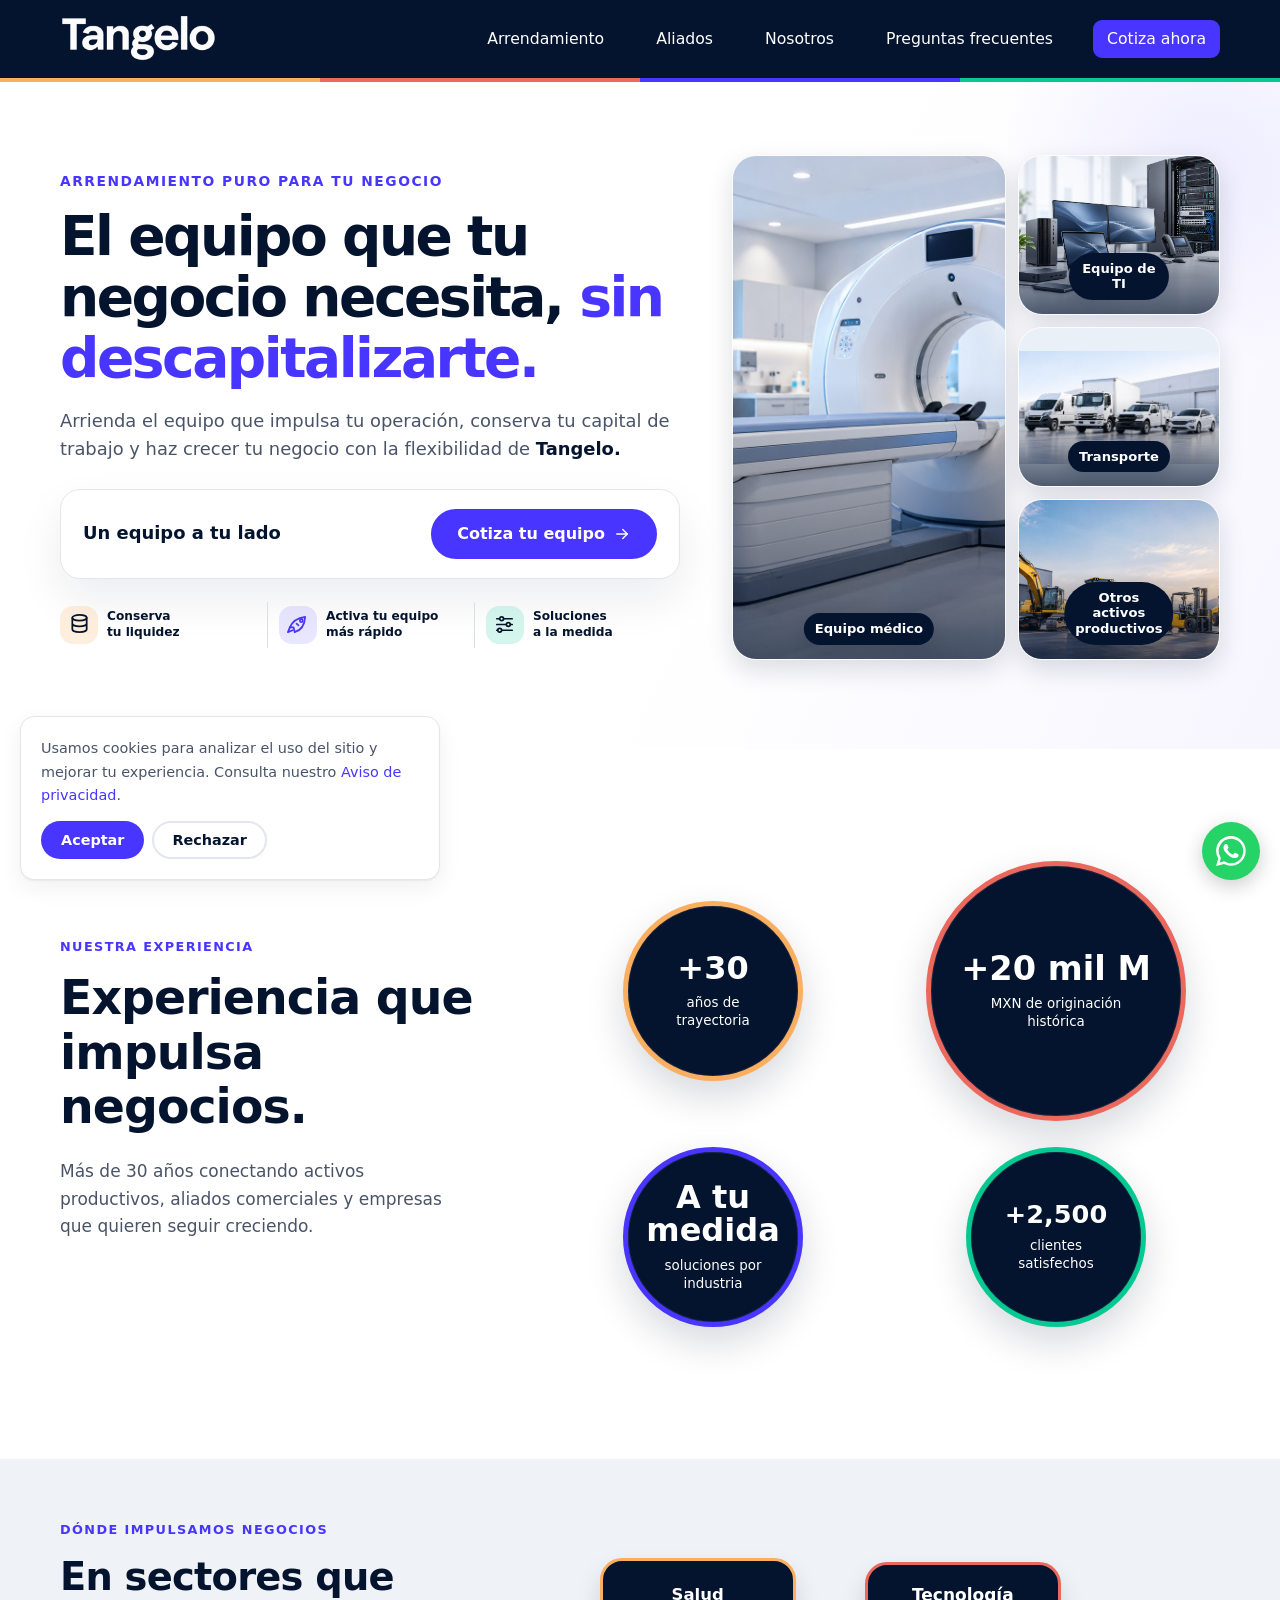
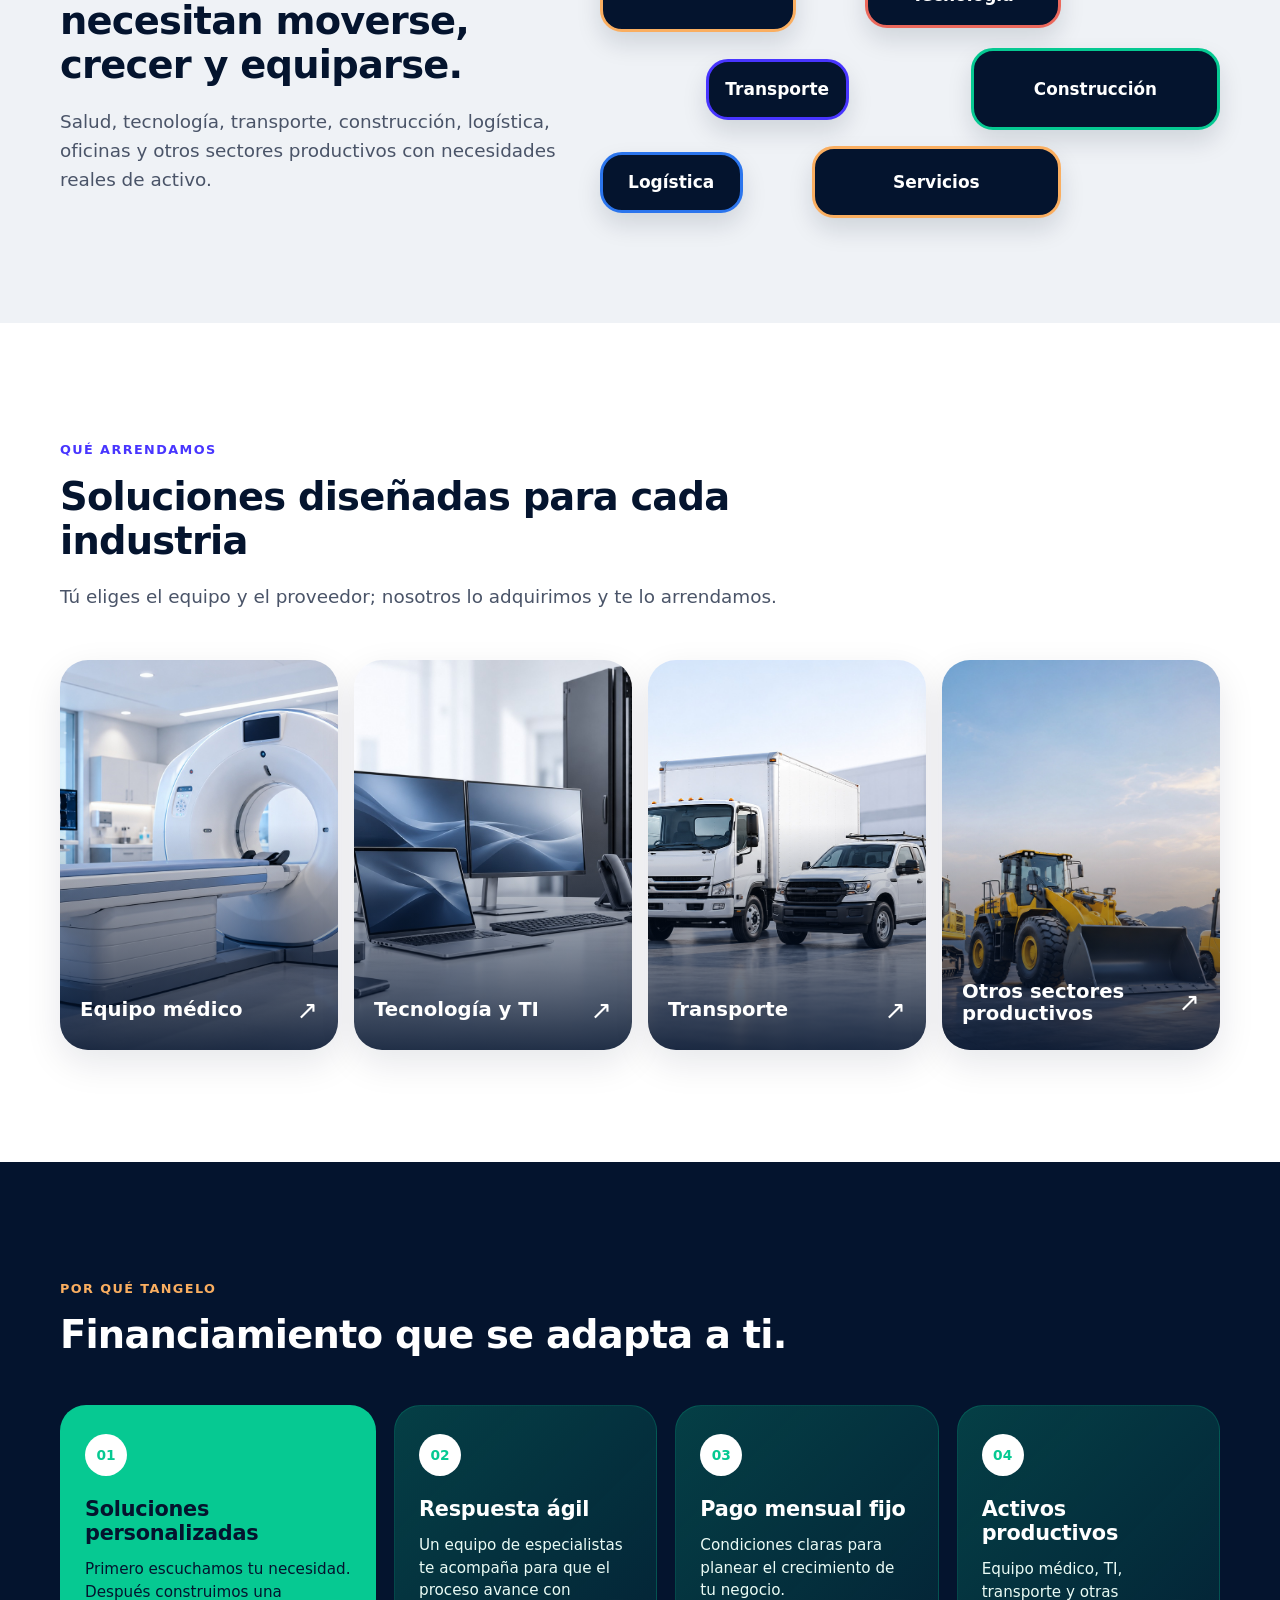
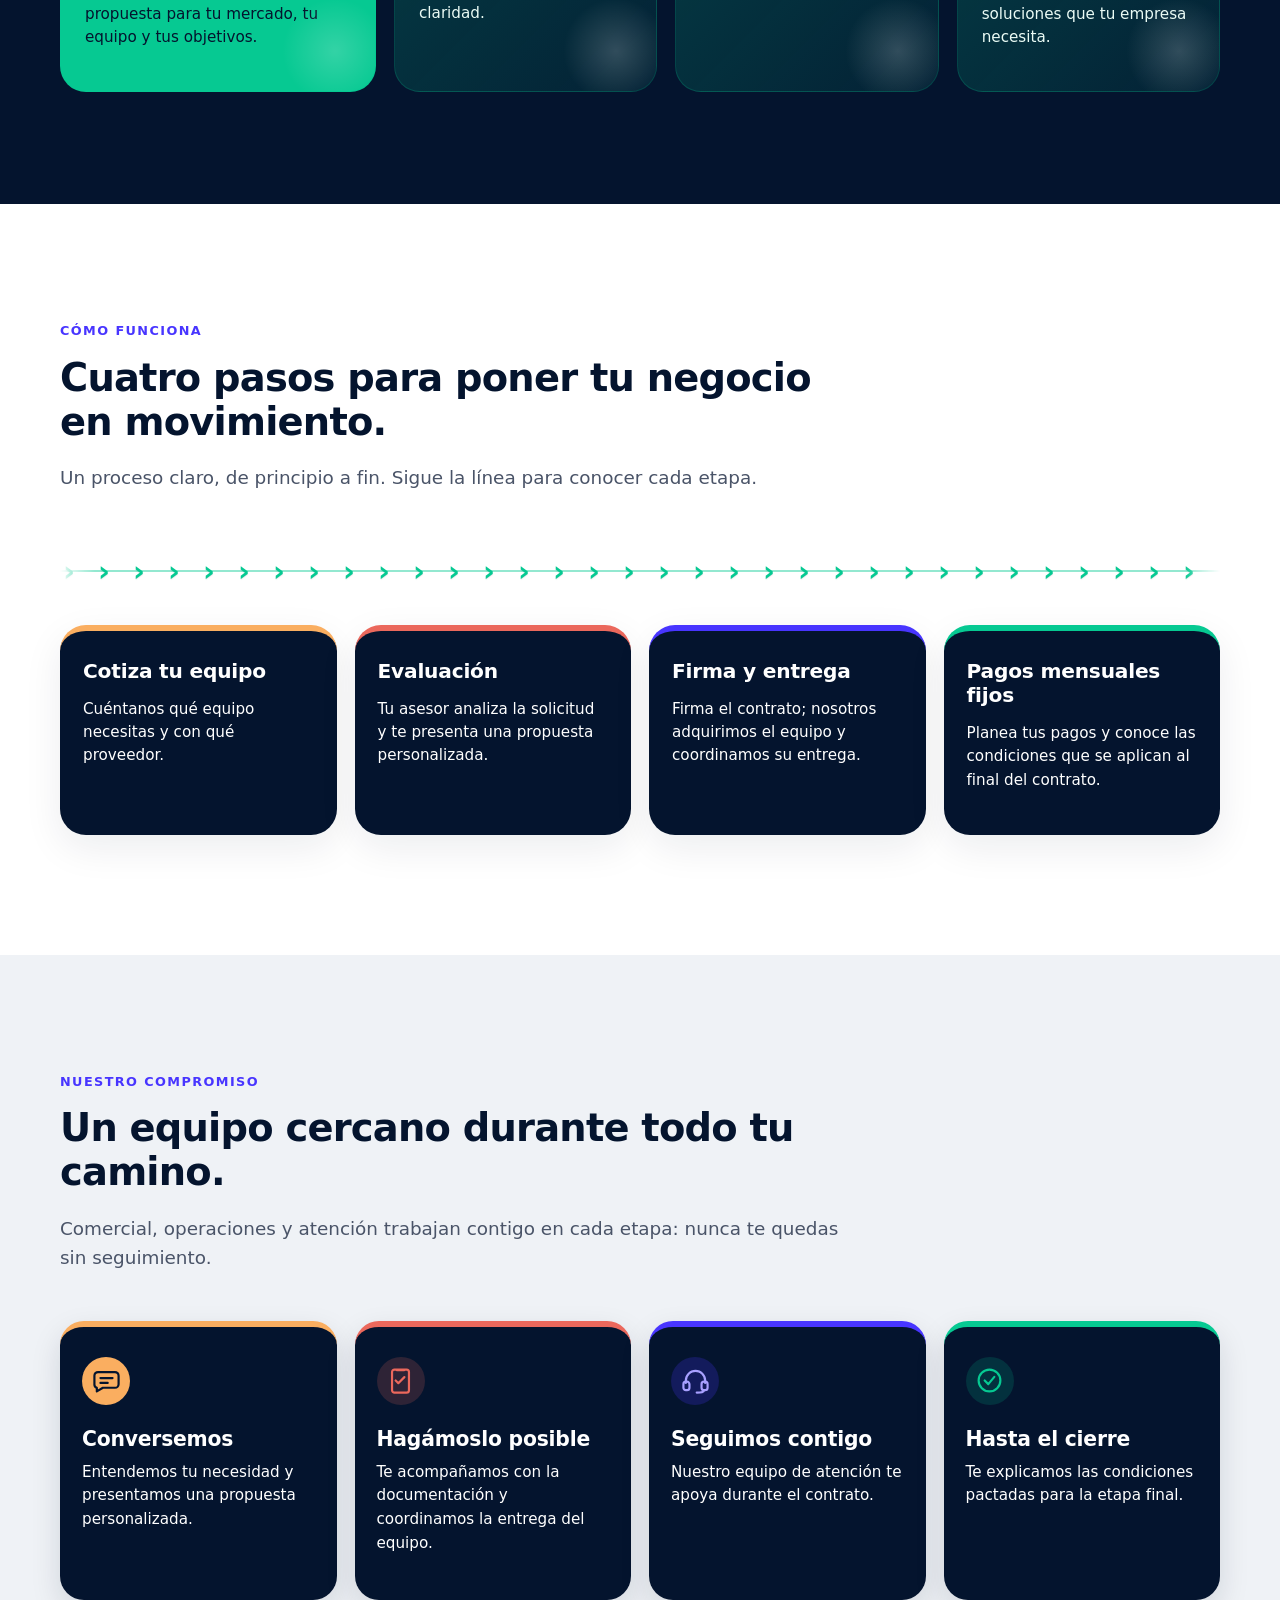
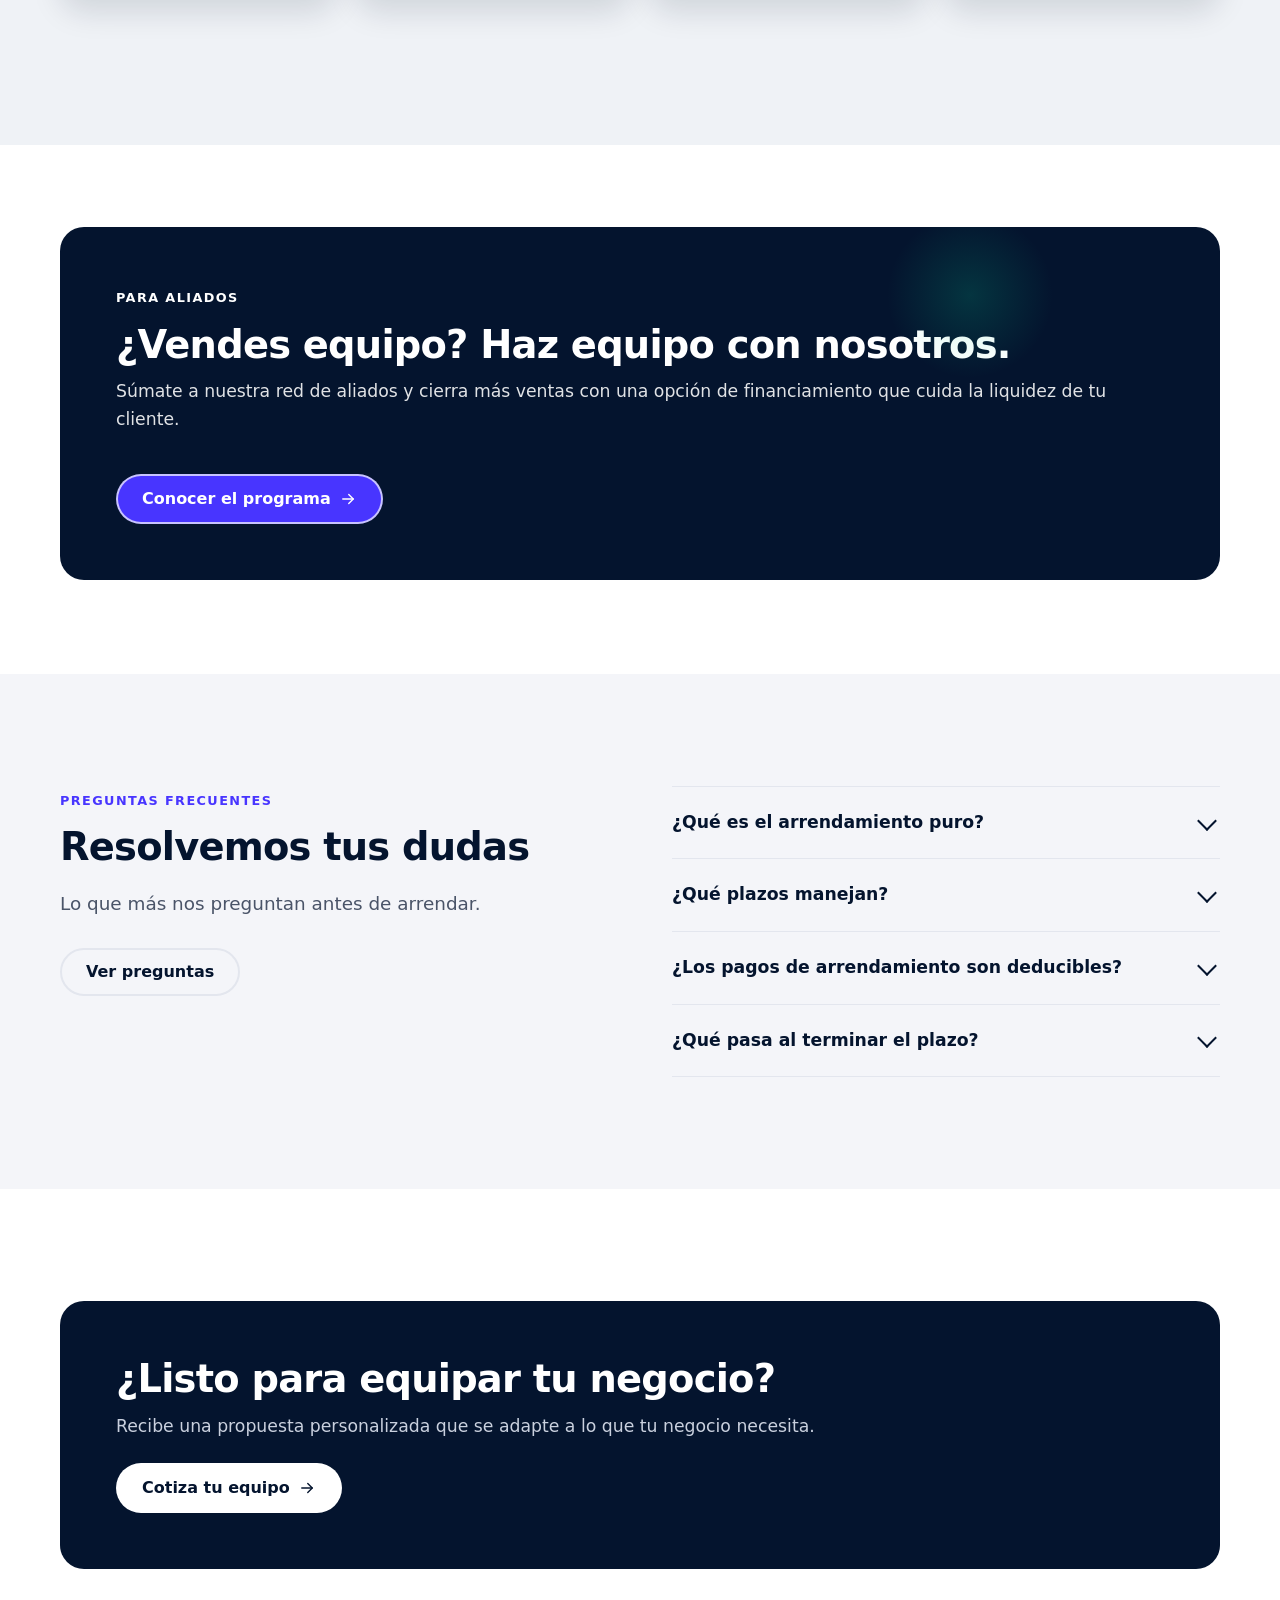
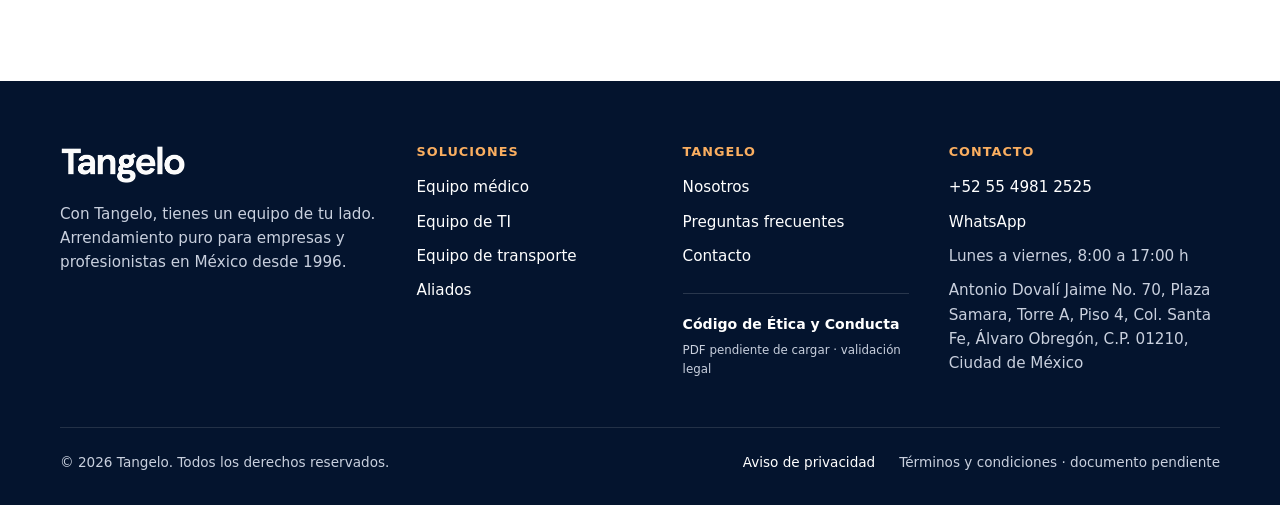
==== commit 7b3f1675: "Ajustes Tangelo 20 noviembre 2026" ====
--- a/index.html
+++ b/index.html
@@ -107,7 +107,7 @@
   background-color: #eaf0f8;
 }
 </style>
-<link href="assets/css/redesign.css?v=20261119" rel="stylesheet"/></head>
+<link href="assets/css/redesign.css?v=20261120-v7" rel="stylesheet"/></head>
 <body>
 <a class="saltar" href="#contenido">Saltar al contenido</a>
 <header class="header">
@@ -186,9 +186,9 @@
 <section class="seccion tg-journey-section--brand" data-reveal-section="" id="como-funciona"><div class="contenedor">
 <div class="encabezado-seccion" data-reveal=""><span class="etiqueta">Cómo funciona</span><h2>Cuatro pasos para poner tu negocio en movimiento.</h2><p class="lead">Un proceso claro, de principio a fin. Sigue la línea para conocer cada etapa.</p></div>
 <div class="tg-journey" data-reveal="">
-<svg aria-hidden="true" class="tg-journey__path" preserveaspectratio="none" viewbox="0 0 1000 190">
-<path d="M100 50 H350 V120 H610 V50 H900"></path>
-</svg>
+<div class="tg-journey__arrow-strip" aria-hidden="true">
+  <div class="tg-journey__arrow-track"><div class="tg-journey__arrow-group"><span aria-hidden="true">›</span><span aria-hidden="true">›</span><span aria-hidden="true">›</span><span aria-hidden="true">›</span><span aria-hidden="true">›</span><span aria-hidden="true">›</span><span aria-hidden="true">›</span><span aria-hidden="true">›</span><span aria-hidden="true">›</span><span aria-hidden="true">›</span><span aria-hidden="true">›</span><span aria-hidden="true">›</span><span aria-hidden="true">›</span><span aria-hidden="true">›</span><span aria-hidden="true">›</span><span aria-hidden="true">›</span><span aria-hidden="true">›</span><span aria-hidden="true">›</span><span aria-hidden="true">›</span><span aria-hidden="true">›</span><span aria-hidden="true">›</span><span aria-hidden="true">›</span><span aria-hidden="true">›</span><span aria-hidden="true">›</span><span aria-hidden="true">›</span><span aria-hidden="true">›</span><span aria-hidden="true">›</span><span aria-hidden="true">›</span><span aria-hidden="true">›</span><span aria-hidden="true">›</span><span aria-hidden="true">›</span><span aria-hidden="true">›</span></div><div class="tg-journey__arrow-group"><span aria-hidden="true">›</span><span aria-hidden="true">›</span><span aria-hidden="true">›</span><span aria-hidden="true">›</span><span aria-hidden="true">›</span><span aria-hidden="true">›</span><span aria-hidden="true">›</span><span aria-hidden="true">›</span><span aria-hidden="true">›</span><span aria-hidden="true">›</span><span aria-hidden="true">›</span><span aria-hidden="true">›</span><span aria-hidden="true">›</span><span aria-hidden="true">›</span><span aria-hidden="true">›</span><span aria-hidden="true">›</span><span aria-hidden="true">›</span><span aria-hidden="true">›</span><span aria-hidden="true">›</span><span aria-hidden="true">›</span><span aria-hidden="true">›</span><span aria-hidden="true">›</span><span aria-hidden="true">›</span><span aria-hidden="true">›</span><span aria-hidden="true">›</span><span aria-hidden="true">›</span><span aria-hidden="true">›</span><span aria-hidden="true">›</span><span aria-hidden="true">›</span><span aria-hidden="true">›</span><span aria-hidden="true">›</span><span aria-hidden="true">›</span></div></div>
+</div>
 <ol class="tg-journey__list">
 <li class="tg-journey__item tg-journey__item--without-pin"><article class="tg-journey__card"><h3>Cotiza tu equipo</h3><p>Cuéntanos qué equipo necesitas y con qué proveedor.</p></article></li>
 <li class="tg-journey__item tg-journey__item--without-pin"><article class="tg-journey__card"><h3>Evaluación</h3><p>Tu asesor analiza la solicitud y te presenta una propuesta personalizada.</p></article></li>
--- a/assets/css/redesign.css
+++ b/assets/css/redesign.css
@@ -940,3 +940,158 @@
 .tg-service-options-v5 .tg-audience-v5--brand .lista-check li:nth-child(3){border-top-color:var(--tg-brand-purple)!important}
 .tg-service-options-v5 .tg-audience-v5--brand .lista-check li:nth-child(4){border-top-color:var(--tg-brand-green)!important}
 .tg-service-options-v5 .tg-audience-v5--brand .lista-check li::before{background-color:var(--tg-brand-green)!important}
+
+
+/* ================================================================
+   AJUSTES 20-NOV-2026 — Solo secciones interiores.
+   Se mantiene intacto el header, el logotipo, styles.css y fonts.
+   ================================================================ */
+
+/* INICIO / CÓMO FUNCIONA: ruta recta y flechas pequeñas en movimiento
+   continuo hacia la derecha, sin círculos ni numeración. */
+#como-funciona .tg-journey{padding-top:4px!important;min-height:0!important}
+#como-funciona .tg-journey__path{display:none!important}
+#como-funciona .tg-journey__arrow-strip{
+  width:100%;height:48px;margin:2px 0 30px;position:relative;isolation:isolate;
+  overflow:hidden;display:flex;align-items:center;
+  -webkit-mask-image:linear-gradient(to right,transparent,#000 3%,#000 97%,transparent);
+  mask-image:linear-gradient(to right,transparent,#000 3%,#000 97%,transparent);
+}
+#como-funciona .tg-journey__arrow-strip::before{
+  content:"";position:absolute;top:50%;left:0;right:0;height:2px;
+  background:var(--tg-brand-green);transform:translateY(-50%);opacity:.43;z-index:-1
+}
+#como-funciona .tg-journey__arrow-track{
+  display:flex;align-items:center;width:max-content;flex:0 0 auto;
+  animation:tg-arrows-go-right 14s linear infinite;will-change:transform
+}
+#como-funciona .tg-journey__arrow-group{
+  display:flex;align-items:center;gap:17px;padding-right:17px;white-space:nowrap;flex:0 0 auto
+}
+#como-funciona .tg-journey__arrow-group>span{
+  display:inline-flex;align-items:center;justify-content:center;
+  color:var(--tg-brand-green);font-size:29px;font-weight:800;line-height:1;
+  width:18px;height:30px;text-shadow:0 1px 1px rgba(4,20,46,.10)
+}
+@keyframes tg-arrows-go-right{from{transform:translateX(-50%)}to{transform:translateX(0)}}
+#como-funciona .tg-journey__list{grid-template-columns:repeat(4,minmax(0,1fr));align-items:stretch!important;gap:18px}
+#como-funciona .tg-journey__list:before{display:none!important;content:none!important}
+#como-funciona .tg-journey__item{
+  display:flex!important;flex-direction:column!important;align-items:stretch!important;
+  width:100%!important;min-width:0!important;height:100%;gap:0!important
+}
+#como-funciona .tg-journey__item:nth-child(n) .tg-journey__card{
+  margin:0!important;min-height:210px!important;height:100%;
+  display:flex;flex-direction:column;align-items:flex-start
+}
+
+/* ARRENDAMIENTO / ASÍ TRABAJAMOS: verde en la tarjeta grande;
+   amarillo en la tarjeta de adquisición al finalizar. */
+.tg-lease-advantage .tg-advantage-grid--brand .tg-advantage:first-child{
+  border-top-color:var(--tg-brand-green)!important
+}
+.tg-lease-advantage .tg-advantage-grid--brand .tg-advantage:nth-child(4){
+  border-top-color:var(--tg-brand-orange)!important
+}
+
+/* EQUIPOS / PARA QUIÉN: sección gris, contenedor blanco,
+   tarjetas individuales oscuras con líneas y checks originales. */
+section.tg-service-options-v5{background:#EFF2F6!important}
+.tg-service-options-v5 .tg-audience-v5--brand{
+  background:#fff!important;color:var(--tg-brand-navy)!important;
+  border:1px solid #E3E6EE!important;border-top:1px solid #E3E6EE!important;
+  box-shadow:0 10px 32px rgba(4,20,46,.055)
+}
+.tg-service-options-v5 .tg-audience-v5--brand::after{display:none!important;content:none!important}
+.tg-service-options-v5 .tg-audience-v5--brand h2,
+.tg-service-options-v5 .tg-audience-v5--brand .etiqueta{color:var(--tg-brand-navy)!important}
+/* No modificar .lista-check li: se conservan el azul, líneas de color,
+   letras blancas y palomita verde. */
+
+/* EQUIPOS / QUÉ PUEDES ARRENDAR: círculo por posición en el orden
+   de la paleta; cualquier selección activa vuelve a verde. */
+.tg-asset-explorer-v5 .tg-asset-choice:nth-child(1) .tg-asset-choice__number{
+  background:var(--tg-brand-orange)!important;color:var(--tg-brand-navy)!important}
+.tg-asset-explorer-v5 .tg-asset-choice:nth-child(2) .tg-asset-choice__number{
+  background:var(--tg-brand-coral)!important;color:#fff!important}
+.tg-asset-explorer-v5 .tg-asset-choice:nth-child(3) .tg-asset-choice__number{
+  background:var(--tg-brand-purple)!important;color:#fff!important}
+.tg-asset-explorer-v5 .tg-asset-choice:nth-child(4) .tg-asset-choice__number{
+  background:var(--tg-brand-green)!important;color:var(--tg-brand-navy)!important}
+.tg-asset-explorer-v5 .tg-asset-choice:nth-child(5) .tg-asset-choice__number{
+  background:var(--tg-brand-blue)!important;color:#fff!important}
+.tg-asset-explorer-v5 .tg-asset-choice:nth-child(6) .tg-asset-choice__number{
+  background:var(--tg-brand-orange)!important;color:var(--tg-brand-navy)!important}
+.tg-asset-explorer-v5 .tg-asset-choice:nth-child(n)[aria-pressed="true"] .tg-asset-choice__number{
+  background:var(--tg-brand-green)!important;color:var(--tg-brand-navy)!important;
+  box-shadow:0 0 0 3px rgba(6,201,146,.2);transition:background-color .25s ease,box-shadow .25s ease
+}
+
+/* EQUIPOS / BENEFICIOS: iconos nítidos, sólidos y en el color asignado.
+   Se conservan movimiento, bordes y tipografía de las tarjetas. */
+.tg-service-benefits-v5 .tg-service-benefit-v5 .icono{
+  opacity:1!important;filter:none!important;backdrop-filter:none!important;
+  background:var(--tg-brand-orange)!important;color:var(--tg-brand-navy)!important;
+  box-shadow:0 10px 22px rgba(250,174,96,.25)
+}
+.tg-service-benefits-v5 .tg-service-benefit-v5:nth-child(2) .icono{
+  background:var(--tg-brand-coral)!important;color:#fff!important;
+  box-shadow:0 10px 22px rgba(235,104,92,.22)
+}
+.tg-service-benefits-v5 .tg-service-benefit-v5:nth-child(3) .icono{
+  background:var(--tg-brand-purple)!important;color:#fff!important;
+  box-shadow:0 10px 22px rgba(72,53,255,.20)
+}
+.tg-service-benefits-v5 .tg-service-benefit-v5:nth-child(4) .icono{
+  background:var(--tg-brand-green)!important;color:var(--tg-brand-navy)!important;
+  box-shadow:0 10px 22px rgba(6,201,146,.2)
+}
+.tg-service-benefits-v5 .tg-service-benefit-v5 .icono svg{
+  opacity:1!important;filter:none!important;stroke:currentColor!important;
+  stroke-width:2.15!important;visibility:visible!important
+}
+
+/* NOSOTROS: líneas orbitales que giran continuamente alrededor
+   de las estadísticas, con marcadores de la misma paleta. */
+.tg-about-hero .tg-bubble-scene--brand .tg-orbit{
+  border-width:2px!important;border-style:dashed!important;
+  border-color:rgba(72,53,255,.55)!important;
+  transform-origin:50% 50%;will-change:transform;
+  animation:tg-about-orbit-clockwise 18s linear infinite!important
+}
+.tg-about-hero .tg-bubble-scene--brand .tg-orbit--two{
+  border-color:rgba(6,201,146,.60)!important;
+  animation:tg-about-orbit-counter 23s linear infinite!important
+}
+.tg-about-hero .tg-bubble-scene--brand .tg-orbit::after{
+  content:"";position:absolute;top:-7px;left:50%;transform:translateX(-50%);
+  width:14px;height:14px;border-radius:50%;background:var(--tg-brand-purple);
+  box-shadow:0 0 0 4px rgba(72,53,255,.12),0 0 15px rgba(72,53,255,.3)
+}
+.tg-about-hero .tg-bubble-scene--brand .tg-orbit--two::after{
+  background:var(--tg-brand-green);
+  box-shadow:0 0 0 4px rgba(6,201,146,.12),0 0 15px rgba(6,201,146,.3)
+}
+@keyframes tg-about-orbit-clockwise{
+  from{transform:rotate(-12deg)}to{transform:rotate(348deg)}
+}
+@keyframes tg-about-orbit-counter{
+  from{transform:rotate(33deg)}to{transform:rotate(-327deg)}
+}
+
+@media(max-width:1100px){
+  #como-funciona .tg-journey__list{grid-template-columns:repeat(2,minmax(0,1fr))}
+  #como-funciona .tg-journey__item:nth-child(n) .tg-journey__card{min-height:175px!important}
+}
+@media(max-width:600px){
+  #como-funciona .tg-journey__list{display:grid!important;grid-template-columns:minmax(0,1fr)!important;gap:14px!important;padding:0!important}
+  #como-funciona .tg-journey__item{display:block!important}
+  #como-funciona .tg-journey__item:nth-child(n) .tg-journey__card{height:auto!important;min-height:0!important;margin:0!important}
+  #como-funciona .tg-journey__arrow-strip{height:39px;margin:4px 0 22px}
+  #como-funciona .tg-journey__arrow-group>span{font-size:25px}
+}
+@media(prefers-reduced-motion:reduce){
+  #como-funciona .tg-journey__arrow-track{animation:none!important;transform:none!important}
+  .tg-about-hero .tg-bubble-scene--brand .tg-orbit{animation:none!important}
+  .tg-about-hero .tg-bubble-scene--brand .tg-orbit--two{animation:none!important}
+}
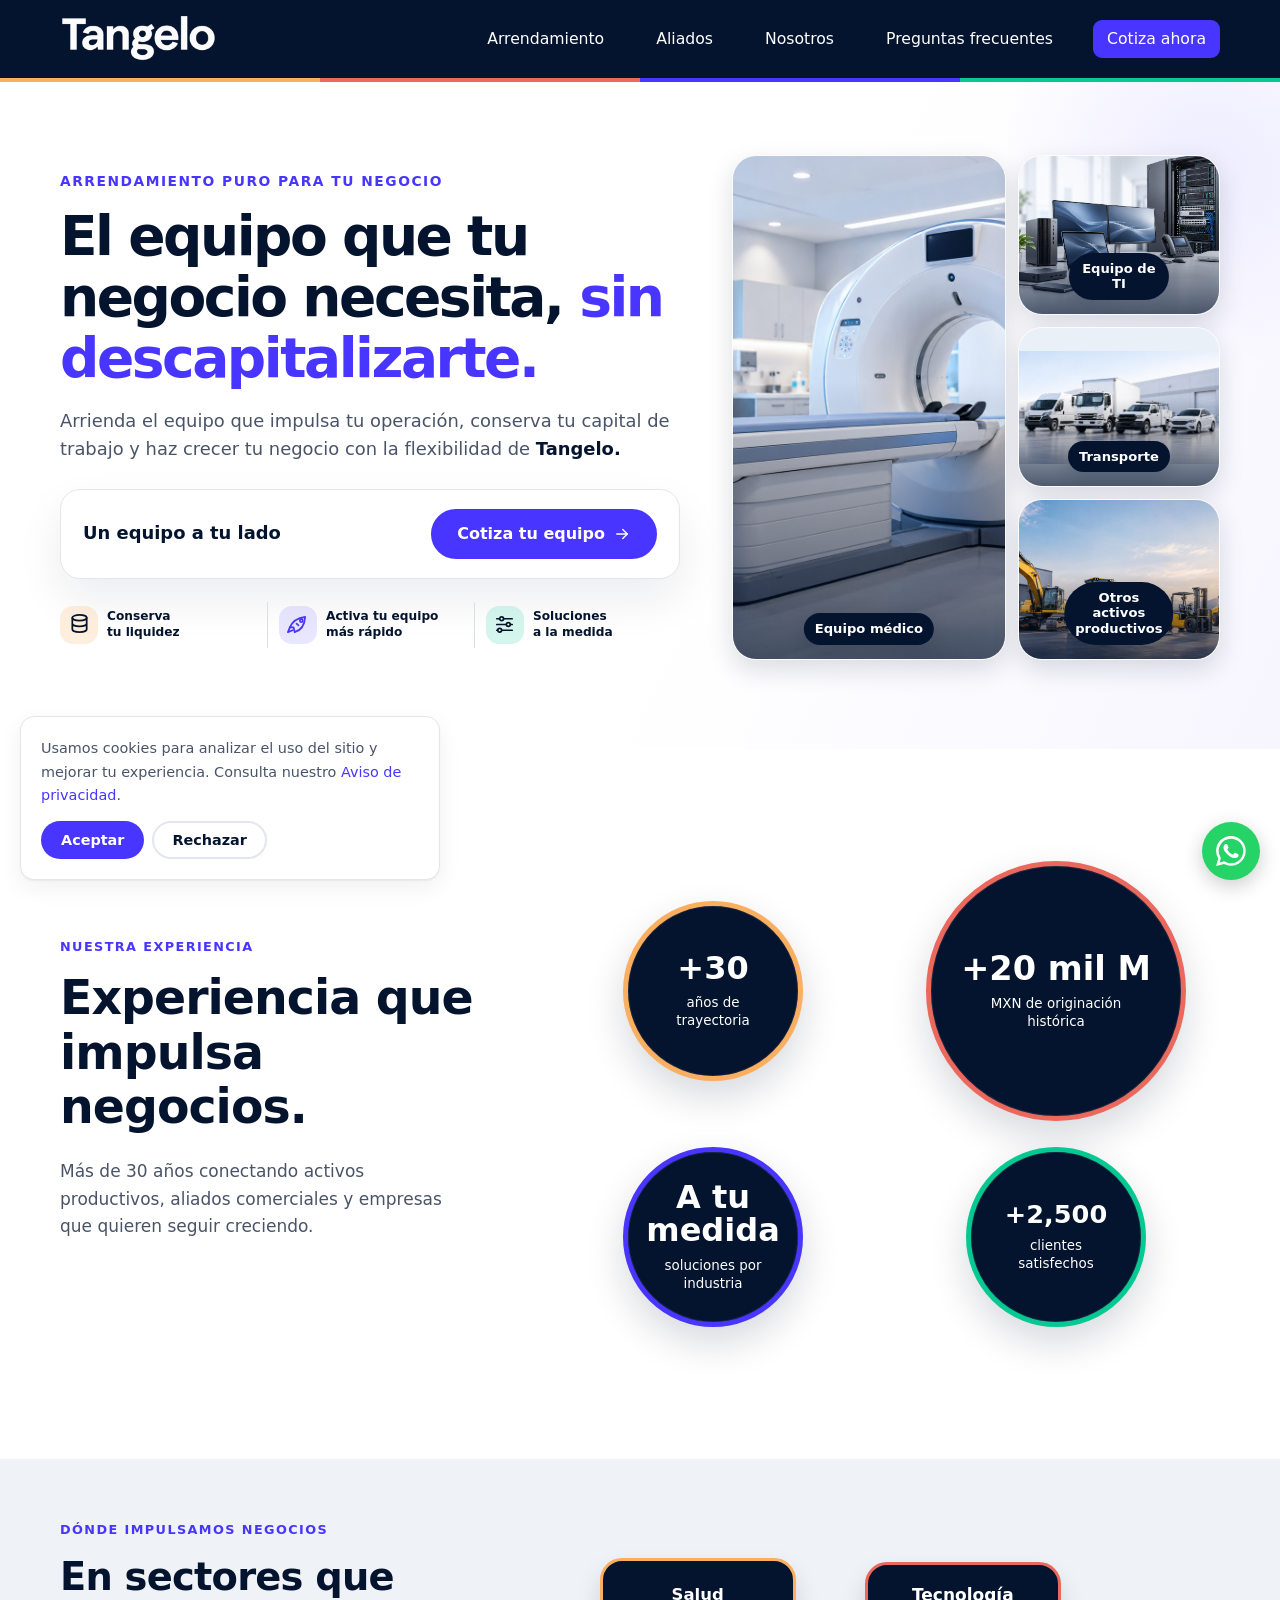
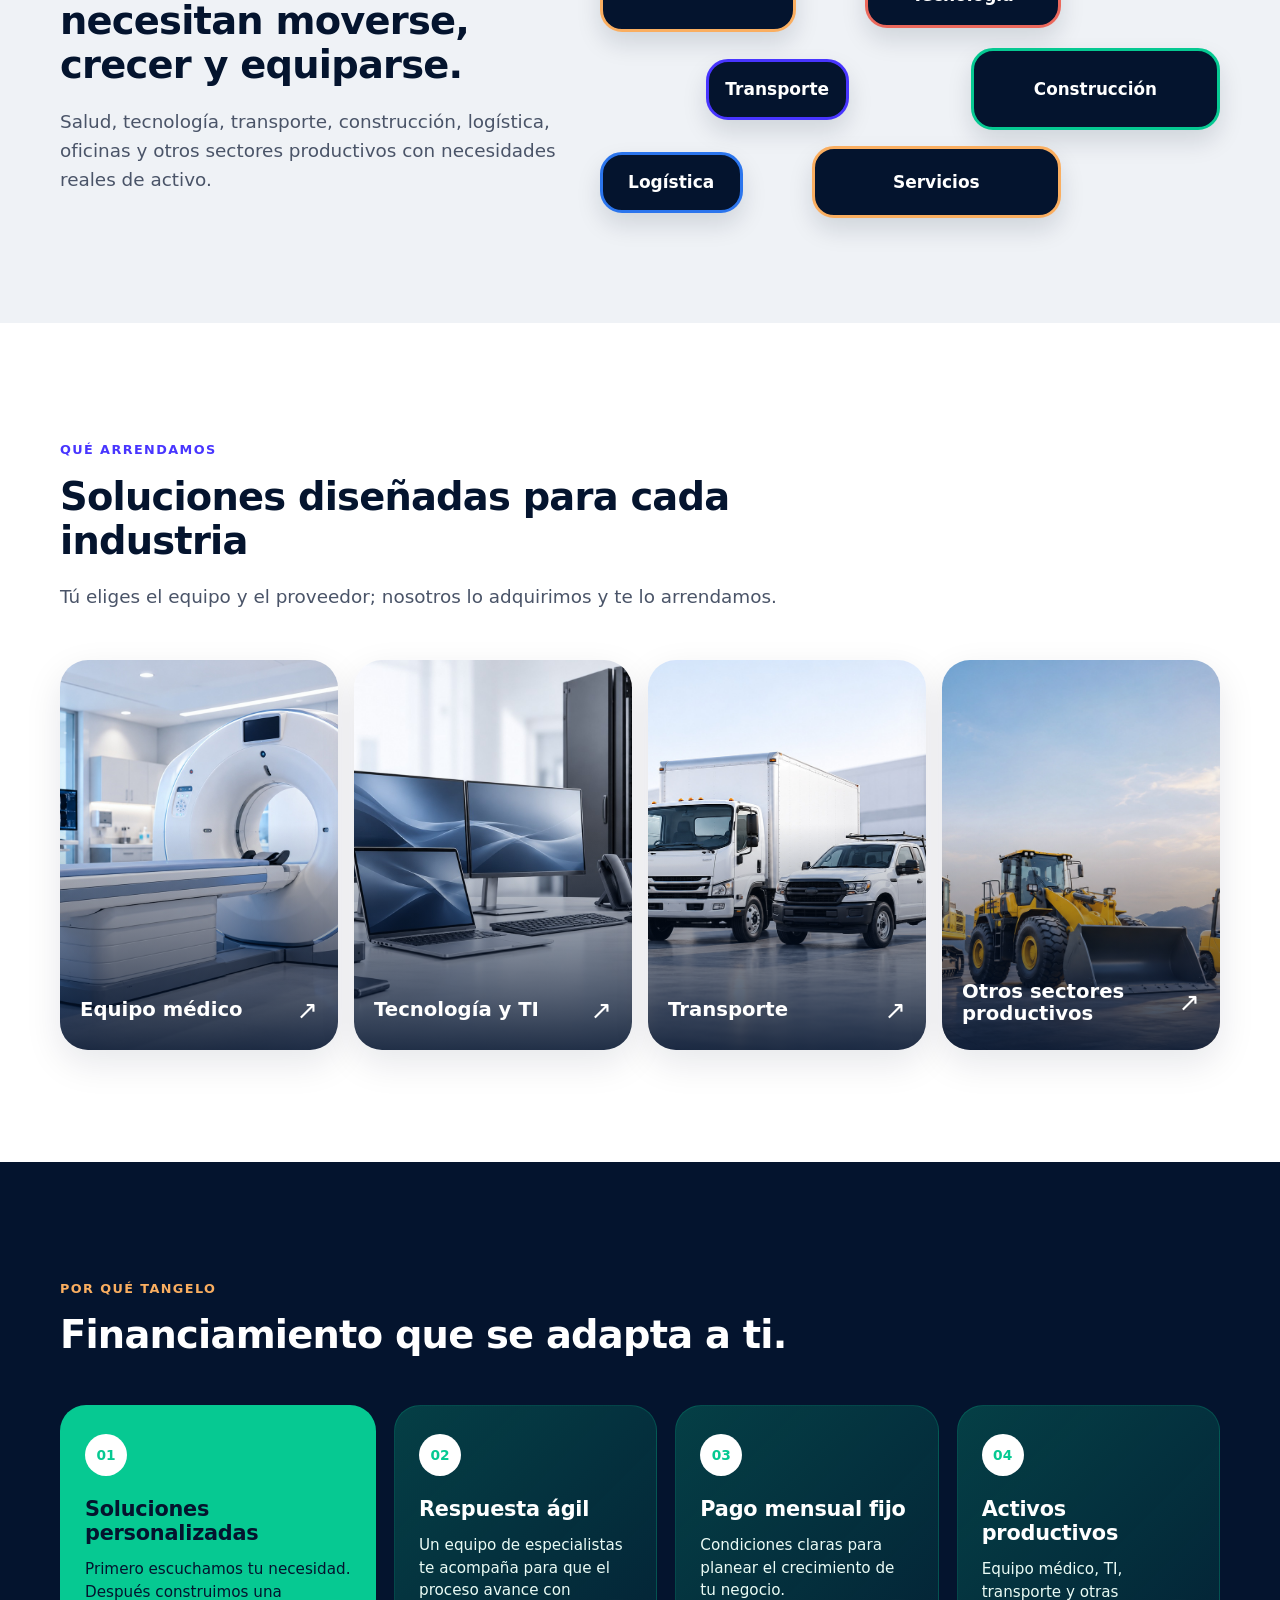
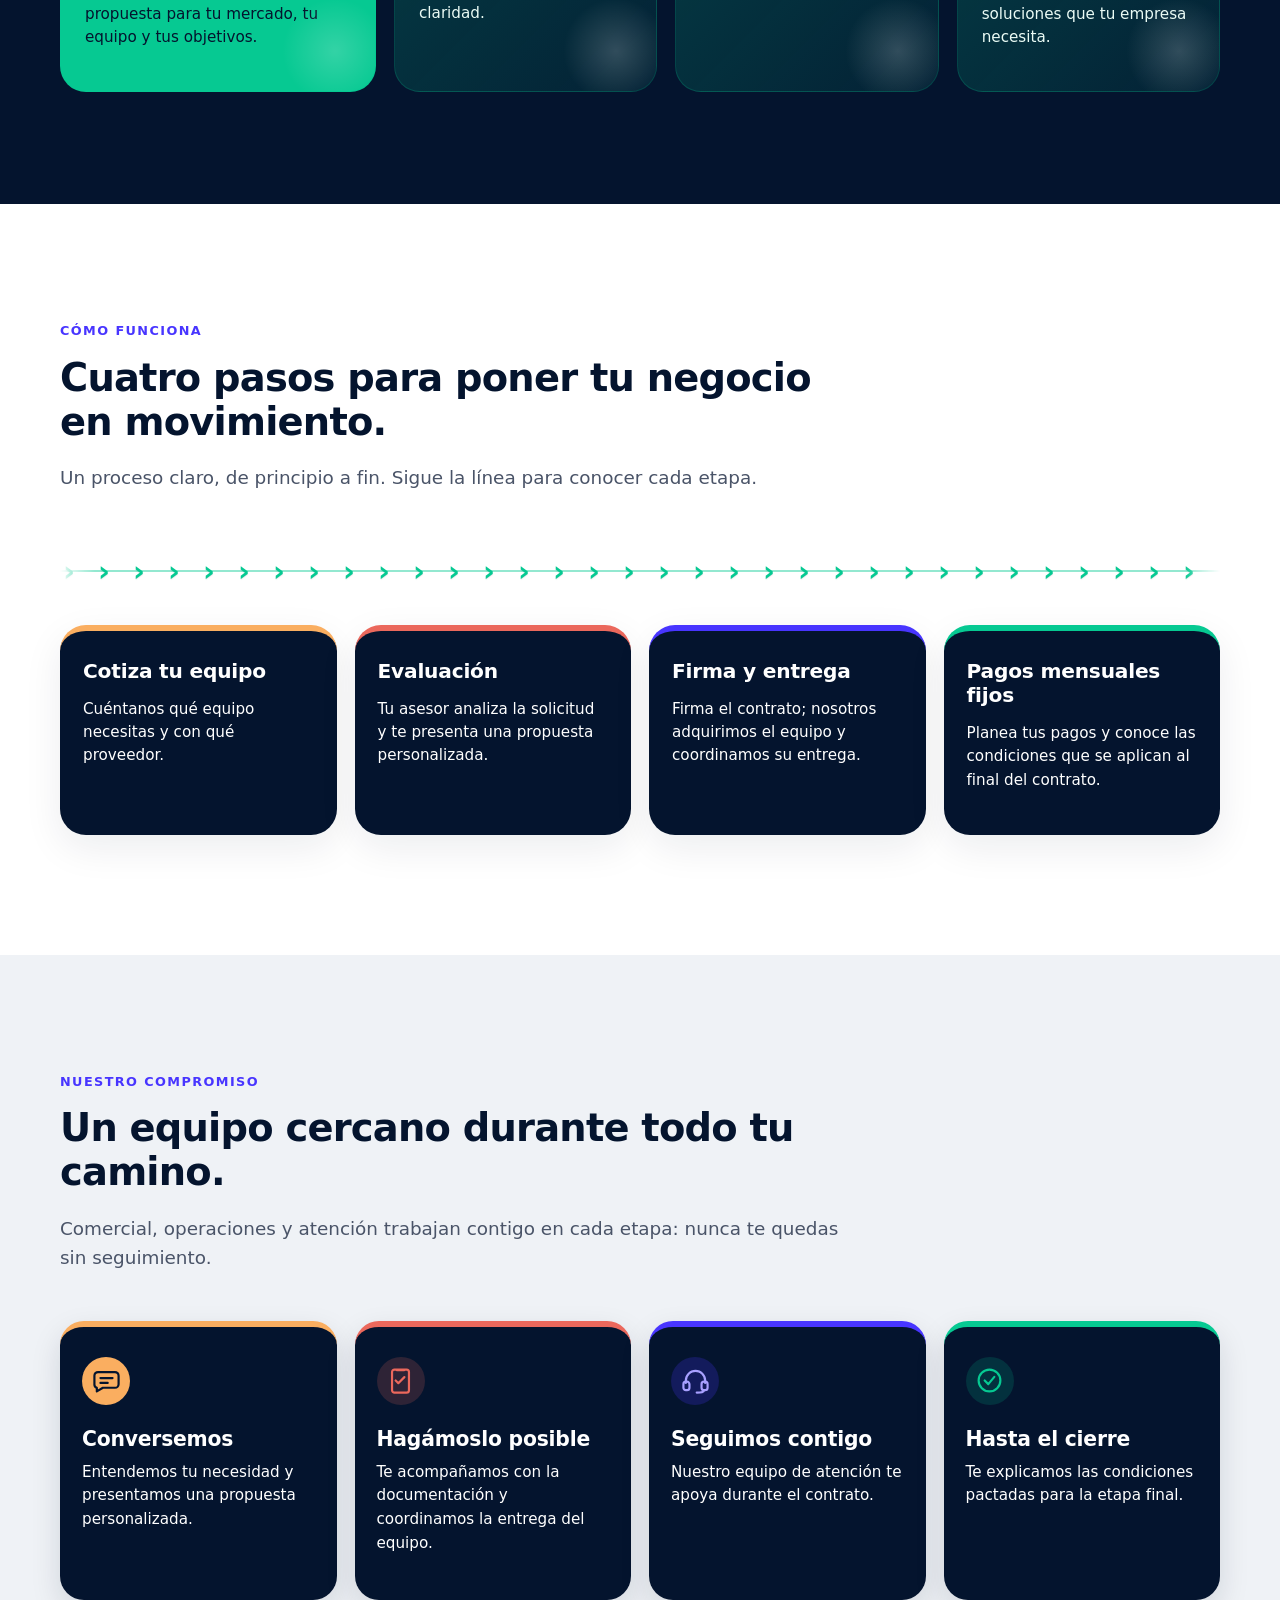
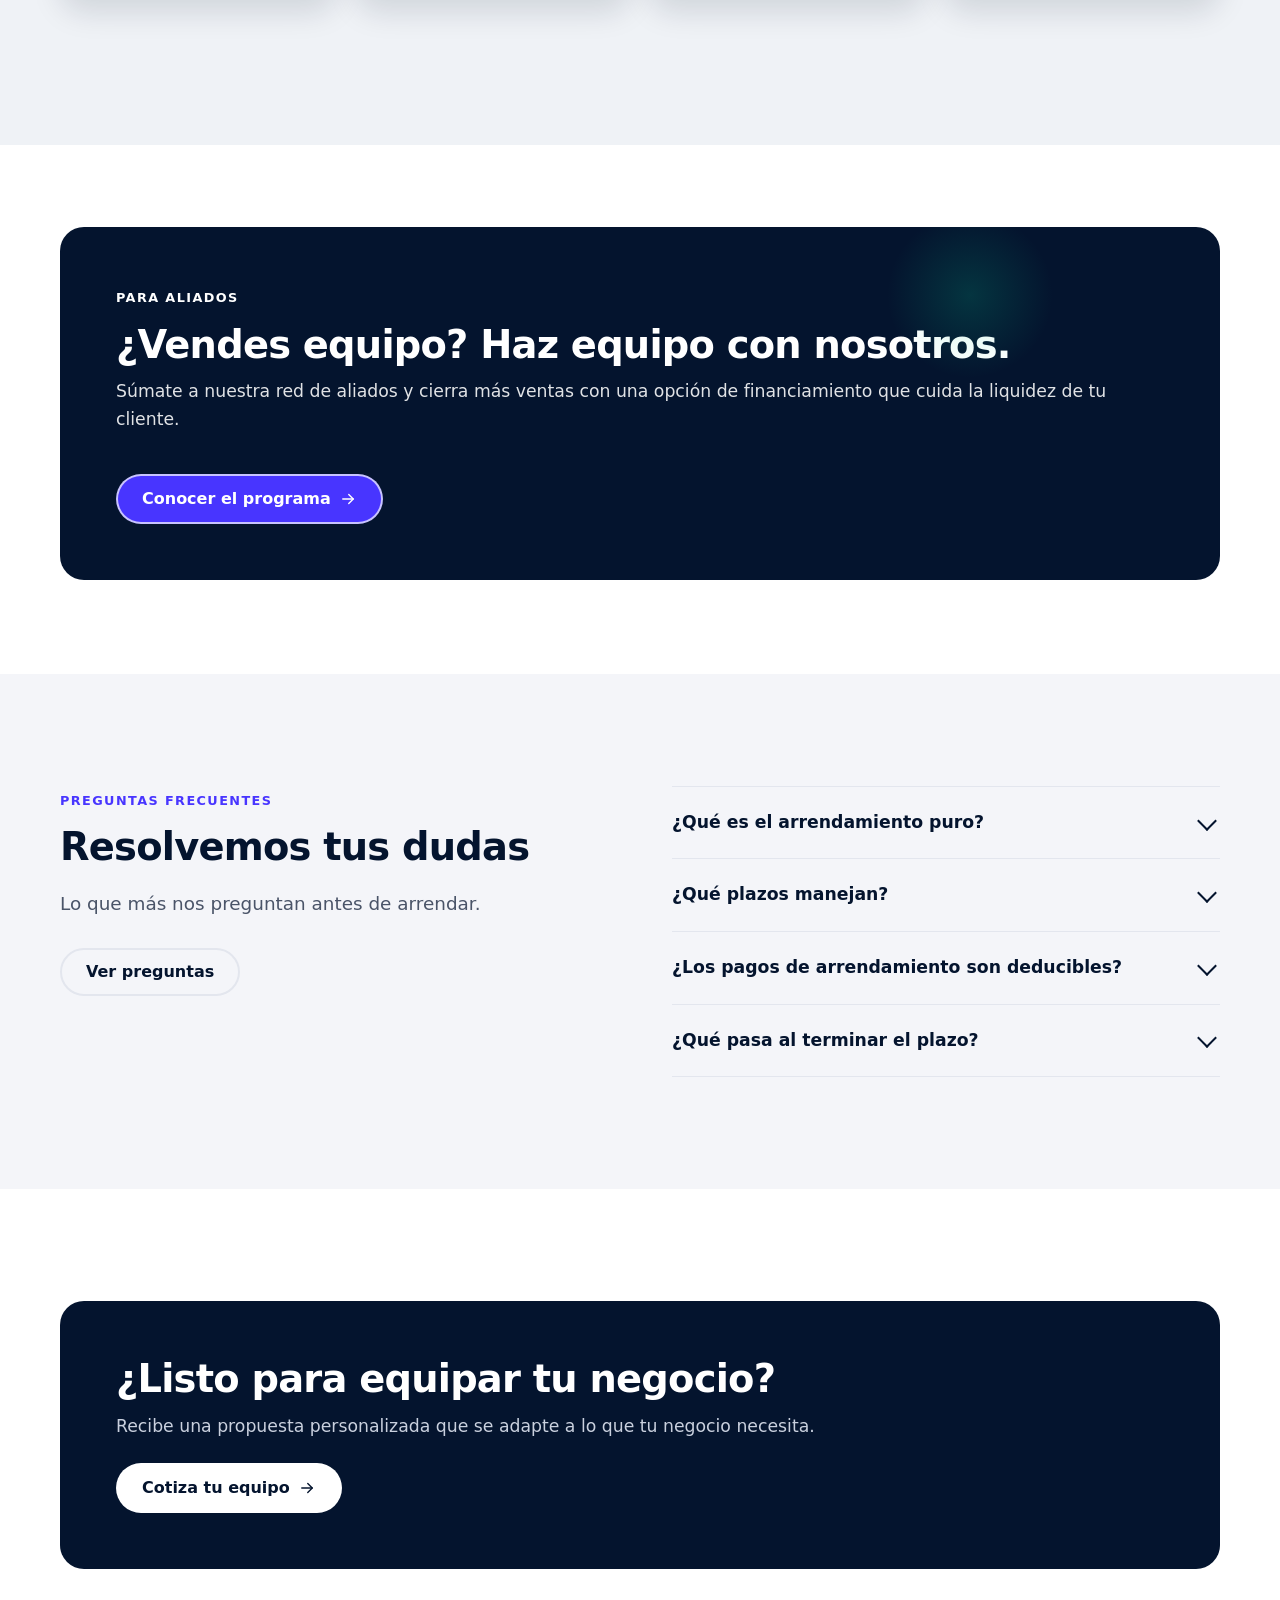
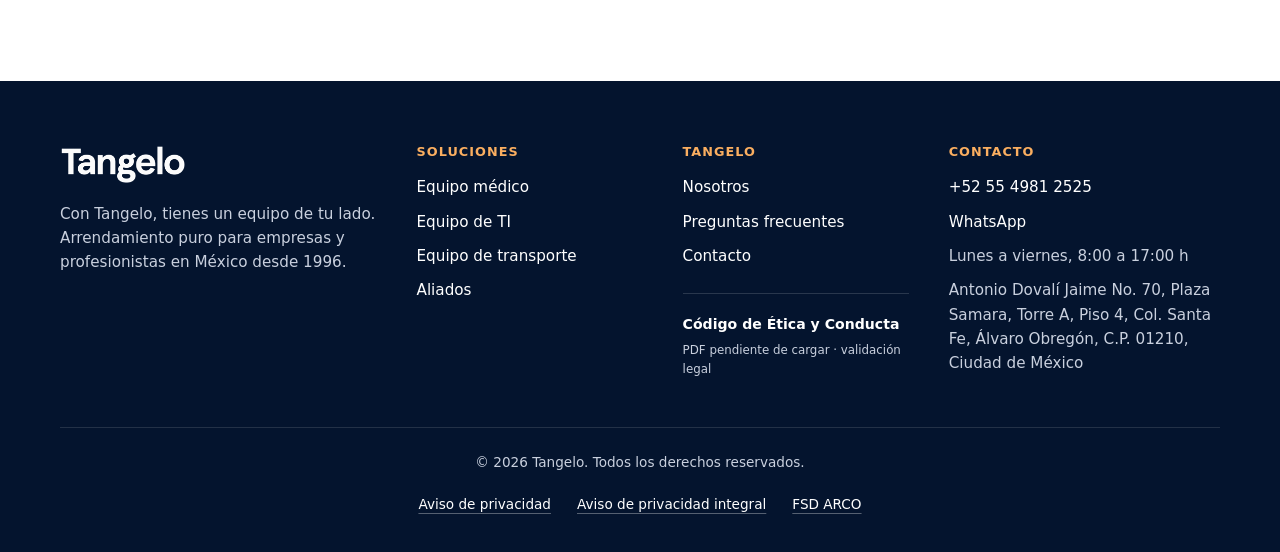
==== commit cfff70b4: "Actualizacion web Tangelo y documentos legales" ====
--- a/index.html
+++ b/index.html
@@ -107,7 +107,7 @@
   background-color: #eaf0f8;
 }
 </style>
-<link href="assets/css/redesign.css?v=20261120-v7" rel="stylesheet"/></head>
+<link href="assets/css/redesign.css?v=20261124-v8" rel="stylesheet"/></head>
 <body>
 <a class="saltar" href="#contenido">Saltar al contenido</a>
 <header class="header">
@@ -255,14 +255,7 @@
 </ul>
 </div>
 </div>
-<div class="footer__legal">
-<span>© <span data-anio="">2026</span> Tangelo. Todos los derechos reservados.</span>
-<ul>
-<li><a href="aviso-de-privacidad.html">Aviso de privacidad</a></li>
-<!-- Publicar cuando Legal actualice el documento -->
-<li><span>Términos y condiciones · documento pendiente</span></li>
-</ul>
-</div>
+<div class="footer__legal"> <span>© <span data-anio="">2026</span> Tangelo. Todos los derechos reservados.</span> <ul aria-label="Documentos legales"> <li><a href="legal/aviso-de-privacidad-simplificado-clientes.pdf" target="_blank" rel="noopener" type="application/pdf">Aviso de privacidad</a></li> <li><a href="legal/aviso-de-privacidad-integral.pdf" target="_blank" rel="noopener" type="application/pdf">Aviso de privacidad integral</a></li> <li><a href="legal/formato-solicitud-derechos-arco.pdf" target="_blank" rel="noopener" type="application/pdf">FSD ARCO</a></li> </ul> </div>
 </div>
 </footer>
 <a aria-label="Escríbanos por WhatsApp" class="whatsapp" href="https://wa.me/525549812525" rel="noopener" target="_blank"><svg aria-hidden="true" fill="currentColor" viewbox="0 0 24 24"><path d="M17.5 14.4c-.3-.1-1.8-.9-2-1-.3-.1-.5-.1-.7.1-.2.3-.8 1-.9 1.2-.2.2-.3.2-.6.1-.3-.1-1.3-.5-2.4-1.5-.9-.8-1.5-1.8-1.7-2.1-.2-.3 0-.5.1-.6l.4-.5c.2-.2.2-.3.3-.5.1-.2 0-.4 0-.5l-.9-2.2c-.2-.6-.5-.5-.7-.5h-.6c-.2 0-.5.1-.8.4-.3.3-1 1-1 2.5s1.1 2.9 1.2 3.1c.1.2 2.1 3.2 5.1 4.5.7.3 1.3.5 1.7.6.7.2 1.4.2 1.9.1.6-.1 1.8-.7 2-1.4.2-.7.2-1.3.2-1.4-.1-.1-.3-.2-.6-.3ZM12 21.8c-1.8 0-3.5-.5-5-1.4l-.4-.2-3.7 1 1-3.6-.2-.4A9.8 9.8 0 0 1 12 2.2 9.8 9.8 0 0 1 21.8 12 9.8 9.8 0 0 1 12 21.8Zm8.4-18.2A11.8 11.8 0 0 0 1.8 17.9L.1 24l6.3-1.6A11.8 11.8 0 0 0 23.8 12c0-3.2-1.2-6.1-3.4-8.4Z"></path></svg></a>
--- a/assets/css/redesign.css
+++ b/assets/css/redesign.css
@@ -1095,3 +1095,107 @@
   .tg-about-hero .tg-bubble-scene--brand .tg-orbit{animation:none!important}
   .tg-about-hero .tg-bubble-scene--brand .tg-orbit--two{animation:none!important}
 }
+
+
+
+/* ============================================================
+   Tangelo | Ajustes solicitados 24-nov-2026
+   Reglas delimitadas: no modifican la cabecera, logo ni fuentes.
+   ============================================================ */
+
+/* Avisos legales: centrados, sin enlaces amontonados. */
+.footer .footer__legal {
+  display:flex;
+  flex-direction:column;
+  flex-wrap:nowrap;
+  align-items:center;
+  justify-content:center;
+  gap:16px;
+  text-align:center;
+}
+.footer .footer__legal > span { display:block; line-height:1.6; }
+.footer .footer__legal ul {
+  display:flex;
+  flex-wrap:wrap;
+  justify-content:center;
+  align-items:center;
+  list-style:none;
+  padding:0;
+  margin:0;
+  gap:10px 26px;
+}
+.footer .footer__legal li { list-style:none; margin:0; padding:0; }
+.footer .footer__legal li a {
+  display:inline-block;
+  color:#fff;
+  line-height:1.5;
+  padding:5px 0;
+  white-space:normal;
+  text-decoration:underline;
+  text-underline-offset:4px;
+  text-decoration-color:rgba(255,255,255,.32);
+  transition:color .2s ease,text-decoration-color .2s ease;
+}
+.footer .footer__legal li a:hover,
+.footer .footer__legal li a:focus-visible {
+  color:#FAAE60;
+  text-decoration-color:currentColor;
+}
+@media (max-width:560px){
+  .footer .footer__legal ul {flex-direction:column;gap:8px;}
+}
+
+/* Arrendamiento: pictograma de Conversemos del mismo trazo y tamaño. */
+.tg-commitment__steps--brand .tg-commit-icon {
+  display:block;
+  width:29px;
+  height:29px;
+  stroke-width:1.8;
+}
+
+/* Aliados: retirar numeración y colorear títulos según aro de cada círculo. */
+.tg-allies-orbit .tg-allies-node--brand > span {display:none!important;}
+.tg-allies-orbit .tg-allies-node--a.tg-allies-node--brand strong {color:#FAAE60!important;}
+.tg-allies-orbit .tg-allies-node--t.tg-allies-node--brand strong {color:#2B75ED!important;}
+.tg-allies-orbit .tg-allies-node--c.tg-allies-node--brand strong {color:#06C992!important;}
+.tg-allies-orbit .tg-allies-node--brand strong {line-height:1.14;}
+.tg-allies-orbit .tg-allies-node--c.tg-allies-node--brand strong {font-size:clamp(.84rem,1.4vw,1.06rem)!important;letter-spacing:-.02em;}
+.tg-allies-orbit .tg-allies-ring {z-index:0;}
+.tg-allies-orbit .tg-allies-node {z-index:1;}
+.tg-allies-cycle-arrow {
+  position:absolute;
+  display:grid;
+  place-items:center;
+  width:27px;
+  height:27px;
+  border-radius:50%;
+  background:#fff;
+  box-shadow:0 2px 11px rgba(4,20,46,.11);
+  pointer-events:none;
+}
+.tg-allies-cycle-arrow svg {width:17px;height:17px;display:block;}
+.tg-allies-cycle-arrow--top {top:-15px;left:calc(50% - 14px);color:#FAAE60;}
+.tg-allies-cycle-arrow--right {right:4%;top:76%;color:#2B75ED;transform:rotate(135deg);}
+.tg-allies-cycle-arrow--bottom {bottom:10%;left:20%;color:#06C992;transform:rotate(225deg);}
+@media (max-width:600px){
+  .tg-allies-cycle-arrow {width:23px;height:23px;}
+  .tg-allies-cycle-arrow svg{width:15px;height:15px;}
+}
+@media (prefers-reduced-motion: reduce){
+  .tg-allies-orbit .tg-allies-ring{animation:none!important;}
+}
+
+/* Página legal: el PDF original es la fuente, no se transcribe ni altera. */
+.tg-privacy-hero .lead {max-width:760px;}
+.tg-privacy-actions {display:flex;align-items:center;flex-wrap:wrap;gap:12px;margin-top:25px;}
+.tg-privacy-actions .btn {max-width:100%;white-space:normal;text-align:center;}
+.tg-privacy-section {background:#F4F6FA;}
+.tg-privacy-viewer {background:#fff;border:1px solid #DFE5EF;border-radius:18px;overflow:hidden;box-shadow:0 12px 30px rgba(4,20,46,.06);}
+.tg-privacy-viewer iframe {display:block;border:0;width:100%;height:min(82vh,900px);min-height:480px;}
+.tg-privacy-fallback {margin-top:14px;color:#394860;text-align:center;}
+.tg-privacy-fallback a {color:#2B75ED;text-decoration:underline;}
+@media (max-width:600px){
+ .tg-privacy-actions{flex-direction:column;align-items:stretch;}
+ .tg-privacy-actions .btn{width:100%;}
+ .tg-privacy-viewer iframe{min-height:390px;height:62vh;}
+}
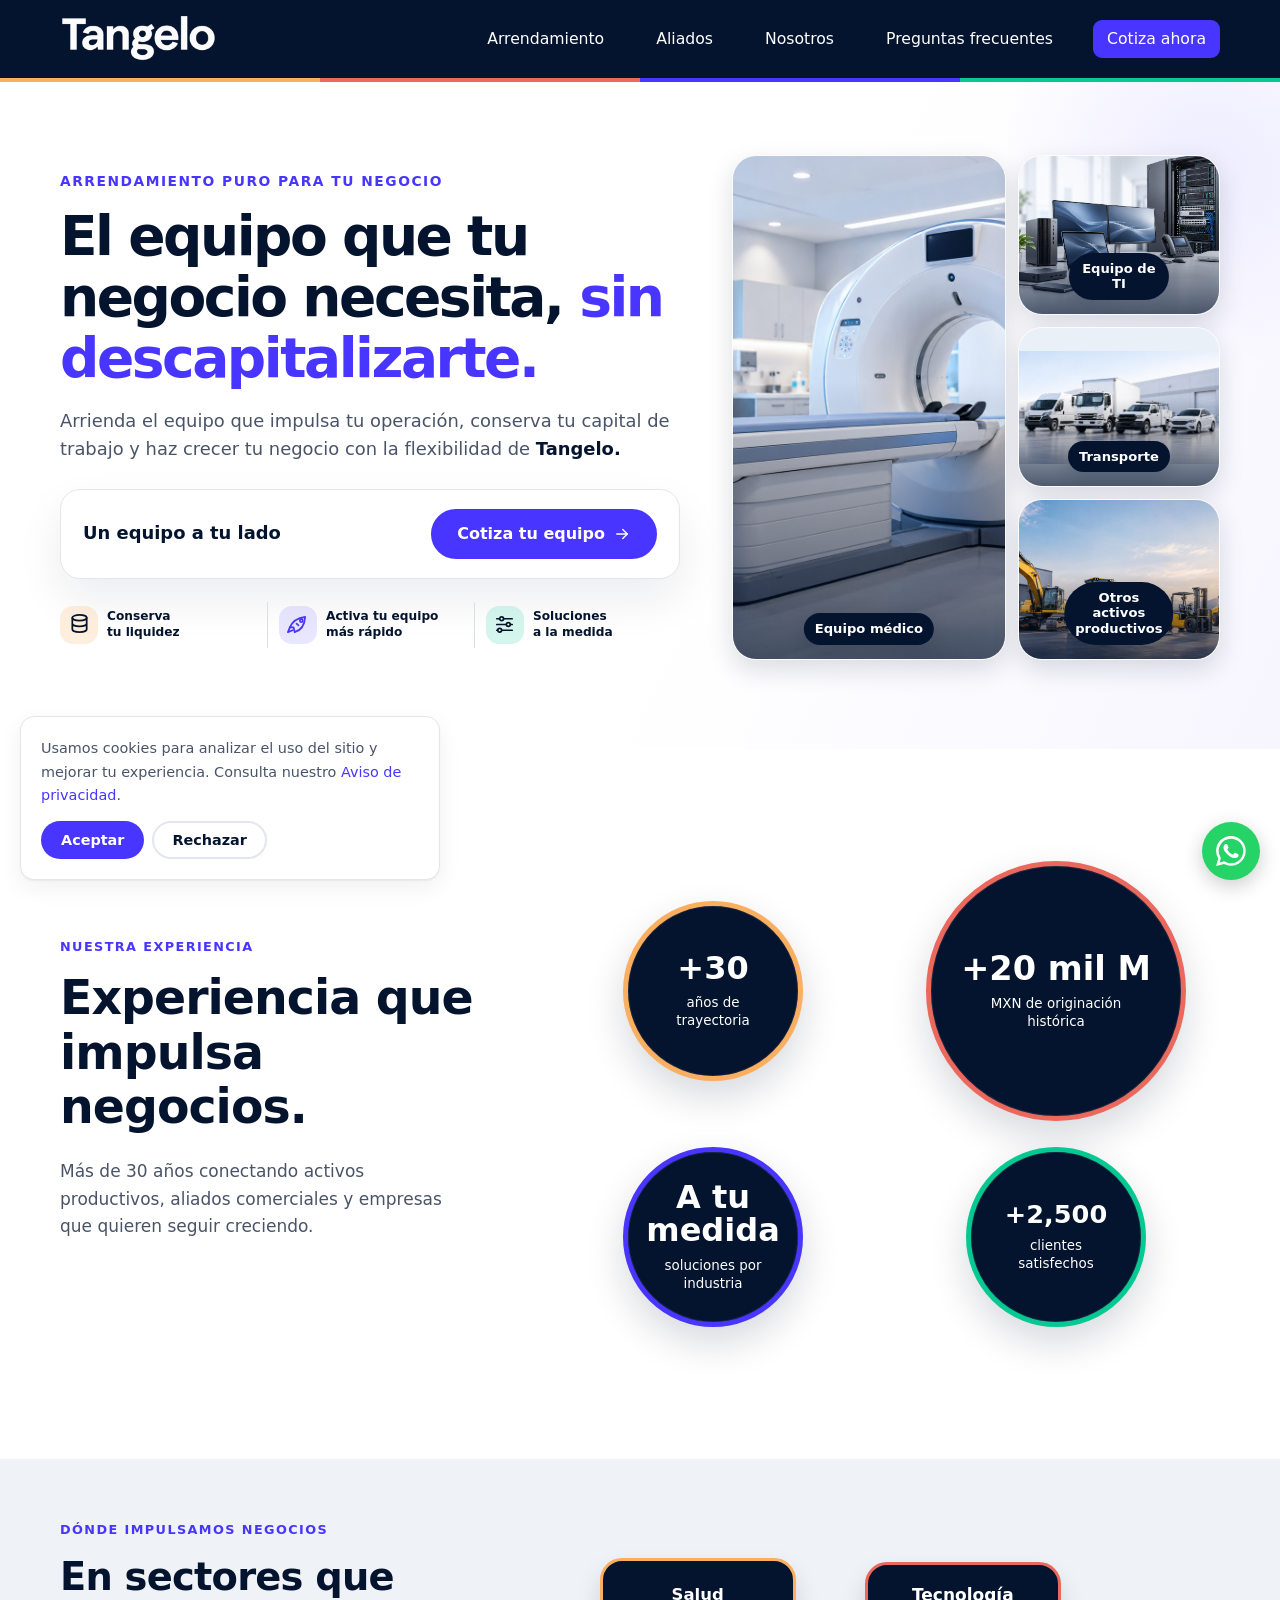
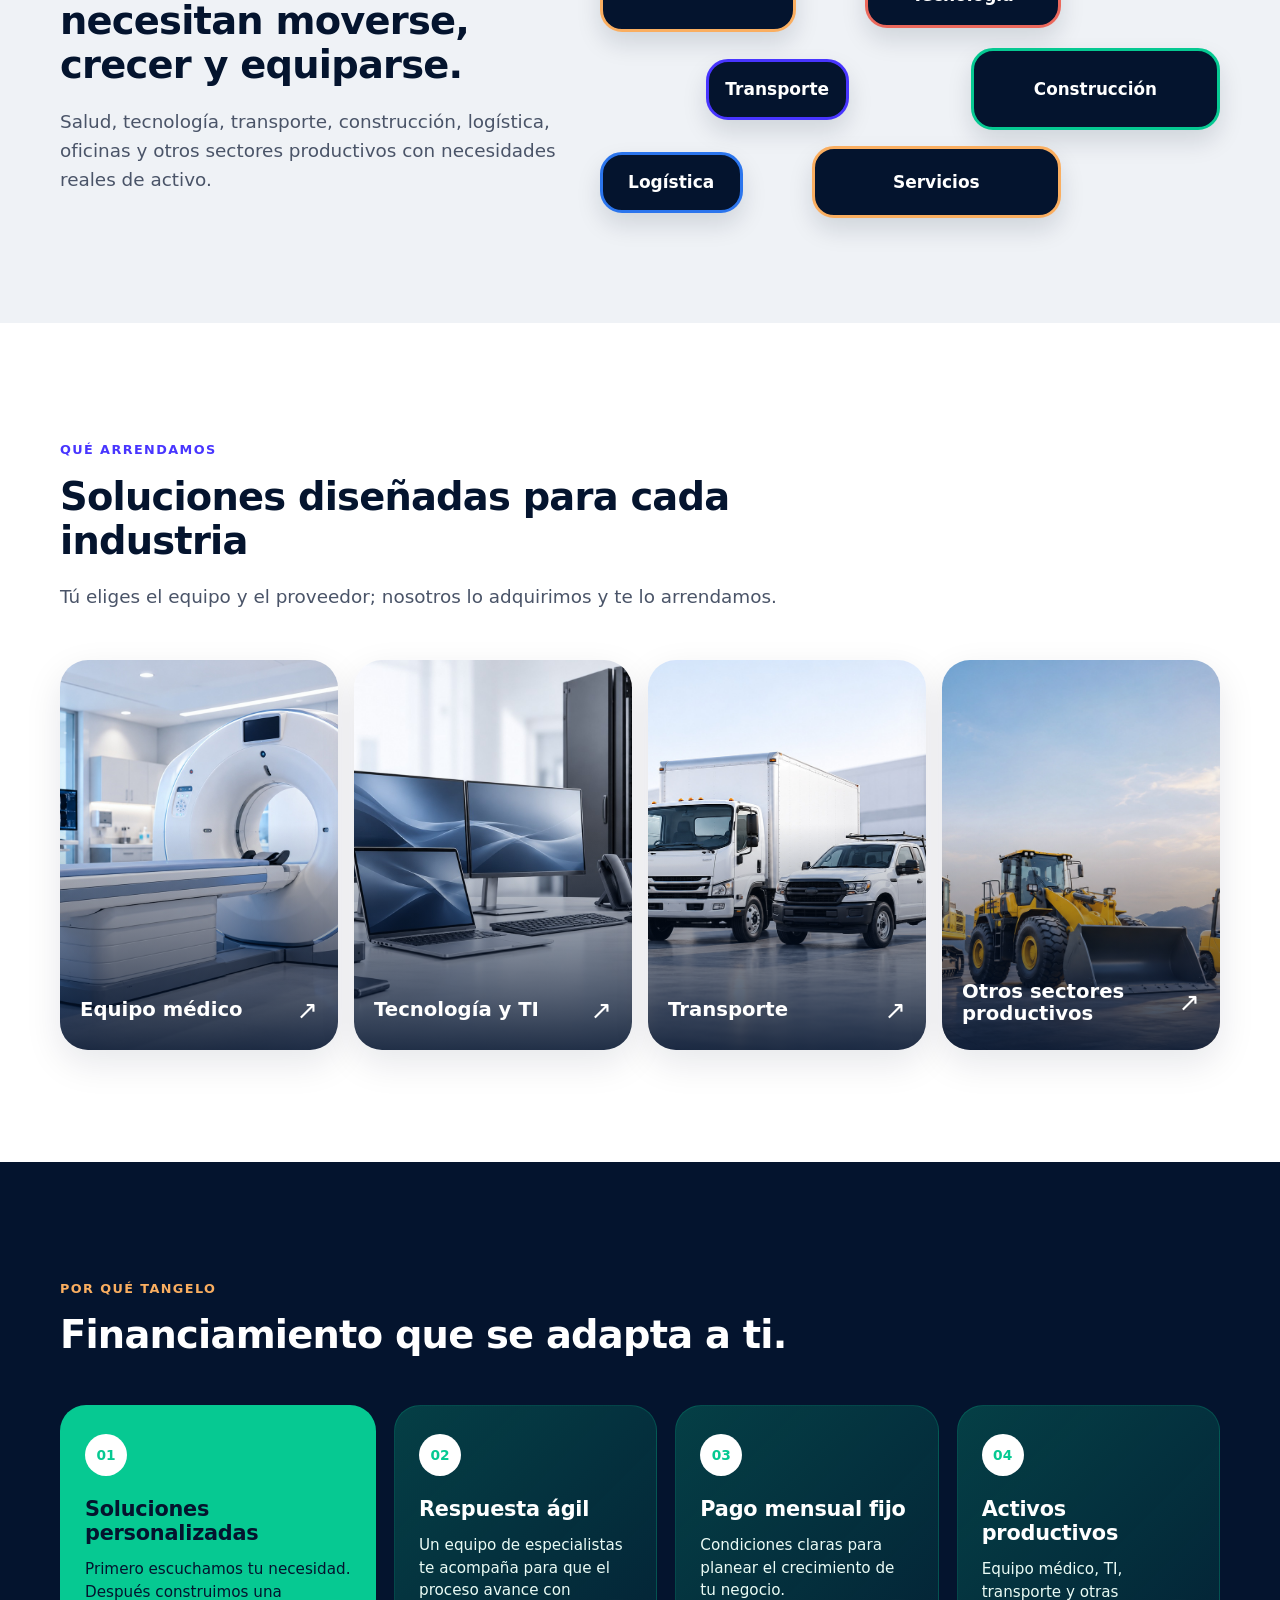
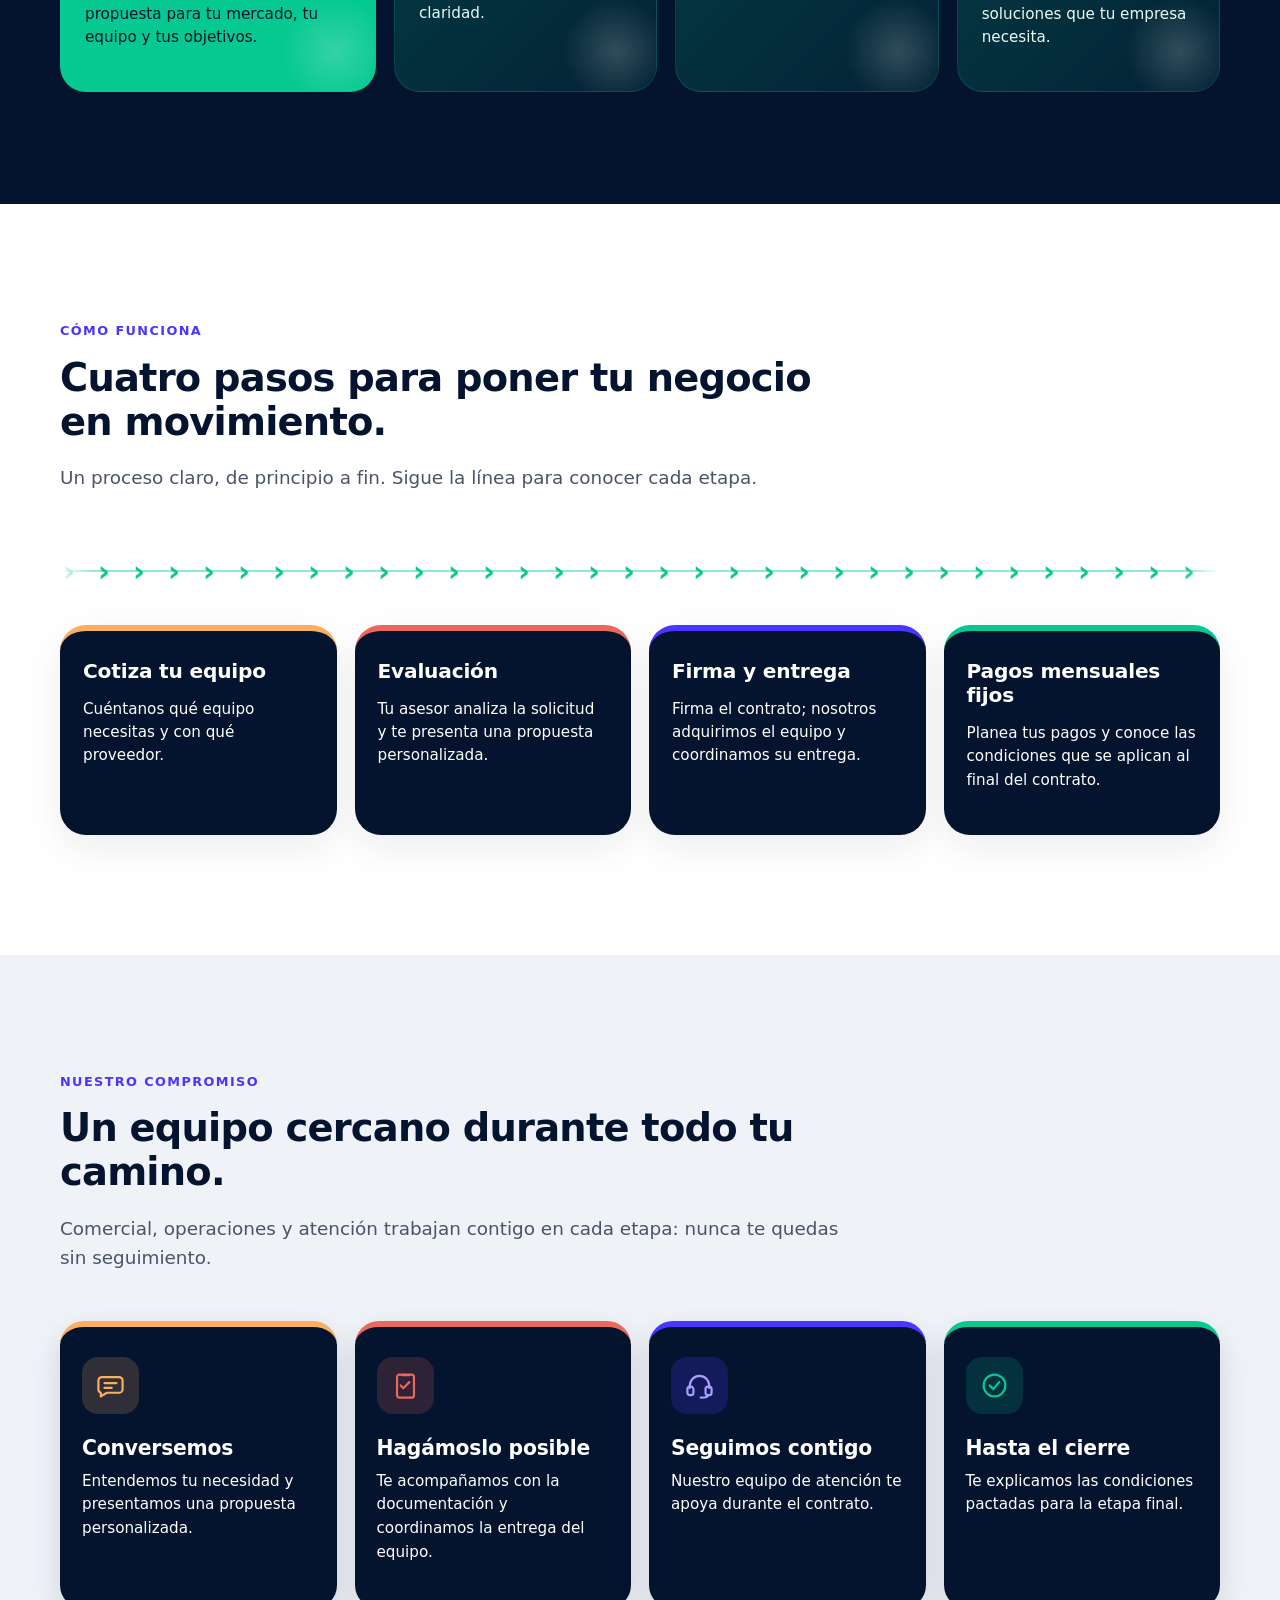
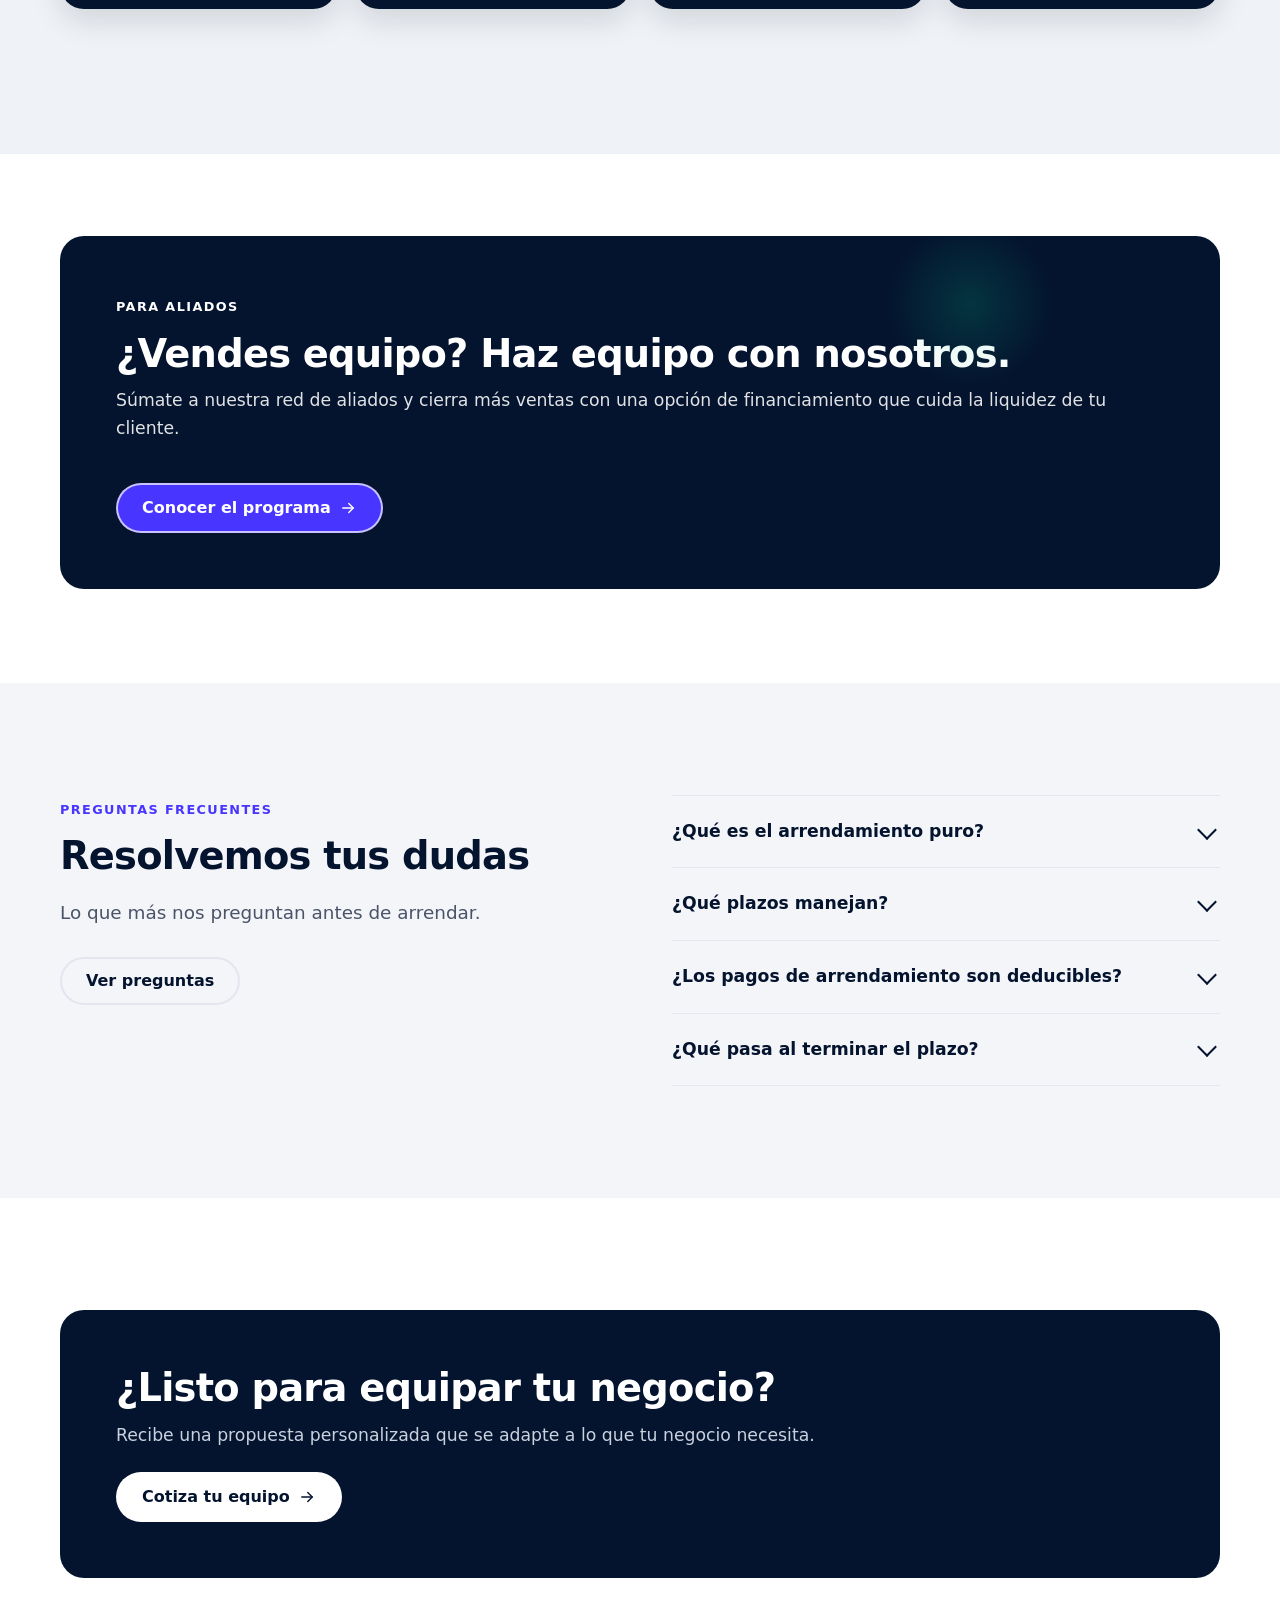
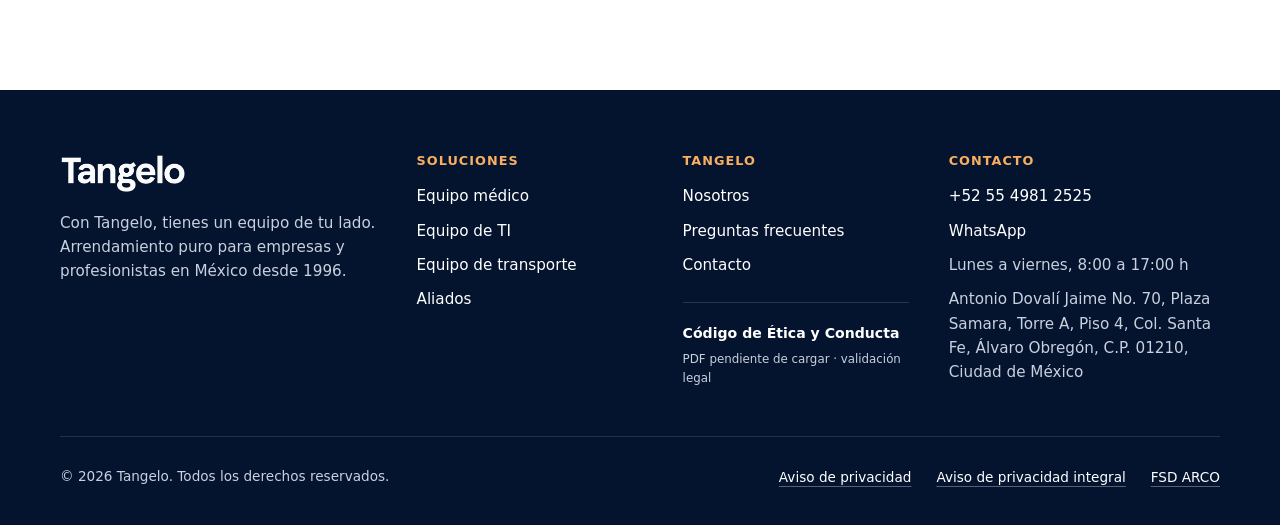
==== commit 95e7e162: "Ajustar footer legal e icono Conversemos Tangelo" ====
--- a/index.html
+++ b/index.html
@@ -107,7 +107,7 @@
   background-color: #eaf0f8;
 }
 </style>
-<link href="assets/css/redesign.css?v=20261124-v8" rel="stylesheet"/></head>
+<link href="assets/css/redesign.css?v=20261124-v9" rel="stylesheet"/></head>
 <body>
 <a class="saltar" href="#contenido">Saltar al contenido</a>
 <header class="header">
--- a/assets/css/redesign.css
+++ b/assets/css/redesign.css
@@ -1103,33 +1103,41 @@
    Reglas delimitadas: no modifican la cabecera, logo ni fuentes.
    ============================================================ */
 
-/* Avisos legales: centrados, sin enlaces amontonados. */
+/* PIE LEGAL: copyright alineado a la izquierda y enlaces a la derecha.
+   Columna de enlaces flexible, separación real y adaptación a tablet/móvil. */
 .footer .footer__legal {
-  display:flex;
-  flex-direction:column;
-  flex-wrap:nowrap;
+  display:grid;
+  grid-template-columns:minmax(265px, 1fr) minmax(0, 2fr);
   align-items:center;
-  justify-content:center;
-  gap:16px;
-  text-align:center;
-}
-.footer .footer__legal > span { display:block; line-height:1.6; }
+  justify-content:space-between;
+  column-gap:clamp(24px, 4vw, 58px);
+  row-gap:16px;
+  text-align:left;
+}
+.footer .footer__legal > span {
+  display:block;
+  justify-self:start;
+  line-height:1.6;
+  min-width:0;
+}
 .footer .footer__legal ul {
   display:flex;
   flex-wrap:wrap;
-  justify-content:center;
+  justify-content:flex-end;
   align-items:center;
   list-style:none;
   padding:0;
   margin:0;
-  gap:10px 26px;
-}
-.footer .footer__legal li { list-style:none; margin:0; padding:0; }
+  gap:10px 25px;
+  min-width:0;
+  text-align:right;
+}
+.footer .footer__legal li {list-style:none;margin:0;padding:0;}
 .footer .footer__legal li a {
   display:inline-block;
   color:#fff;
   line-height:1.5;
-  padding:5px 0;
+  padding:6px 0;
   white-space:normal;
   text-decoration:underline;
   text-underline-offset:4px;
@@ -1141,16 +1149,56 @@
   color:#FAAE60;
   text-decoration-color:currentColor;
 }
+/* En pantallas estrechas se apilan dos grupos centrados, sin saturarse. */
+@media (max-width:860px){
+  .footer .footer__legal {
+    grid-template-columns:minmax(0,1fr);
+    justify-items:center;
+    text-align:center;
+    gap:12px;
+  }
+  .footer .footer__legal > span {justify-self:center;}
+  .footer .footer__legal ul {justify-content:center;text-align:center;gap:7px 22px;}
+}
 @media (max-width:560px){
-  .footer .footer__legal ul {flex-direction:column;gap:8px;}
-}
-
-/* Arrendamiento: pictograma de Conversemos del mismo trazo y tamaño. */
-.tg-commitment__steps--brand .tg-commit-icon {
+  .footer .footer__legal ul {flex-direction:column;gap:5px;}
+  .footer .footer__legal li a {padding:5px 0;}
+}
+
+/* NUESTRO COMPROMISO: en la versión anterior una regla antigua
+   coloreaba SOLO el primer span de naranja sólido y lo hacía circular.
+   Se anula con selectores específicos para que los 4 iconos sean uniformes. */
+.tg-commitment .tg-commitment__steps--brand li .tg-commitment__pictogram {
+  display:grid;
+  place-items:center;
+  width:57px;
+  height:57px;
+  border-radius:16px;
+  margin:2px 0 18px;
+  font:inherit;
+  background:rgba(250,174,96,.18);
+  color:var(--tg-brand-orange);
+}
+.tg-commitment .tg-commitment__steps--brand li:nth-child(2) .tg-commitment__pictogram {
+  background:rgba(235,104,92,.18);
+  color:var(--tg-brand-coral);
+}
+.tg-commitment .tg-commitment__steps--brand li:nth-child(3) .tg-commitment__pictogram {
+  background:rgba(72,53,255,.22);
+  color:#A8A0FF;
+}
+.tg-commitment .tg-commitment__steps--brand li:nth-child(4) .tg-commitment__pictogram {
+  background:rgba(6,201,146,.16);
+  color:var(--tg-brand-green);
+}
+.tg-commitment .tg-commitment__steps--brand .tg-commit-icon {
   display:block;
   width:29px;
   height:29px;
+  stroke:currentColor;
   stroke-width:1.8;
+  fill:none;
+  opacity:1;
 }
 
 /* Aliados: retirar numeración y colorear títulos según aro de cada círculo. */
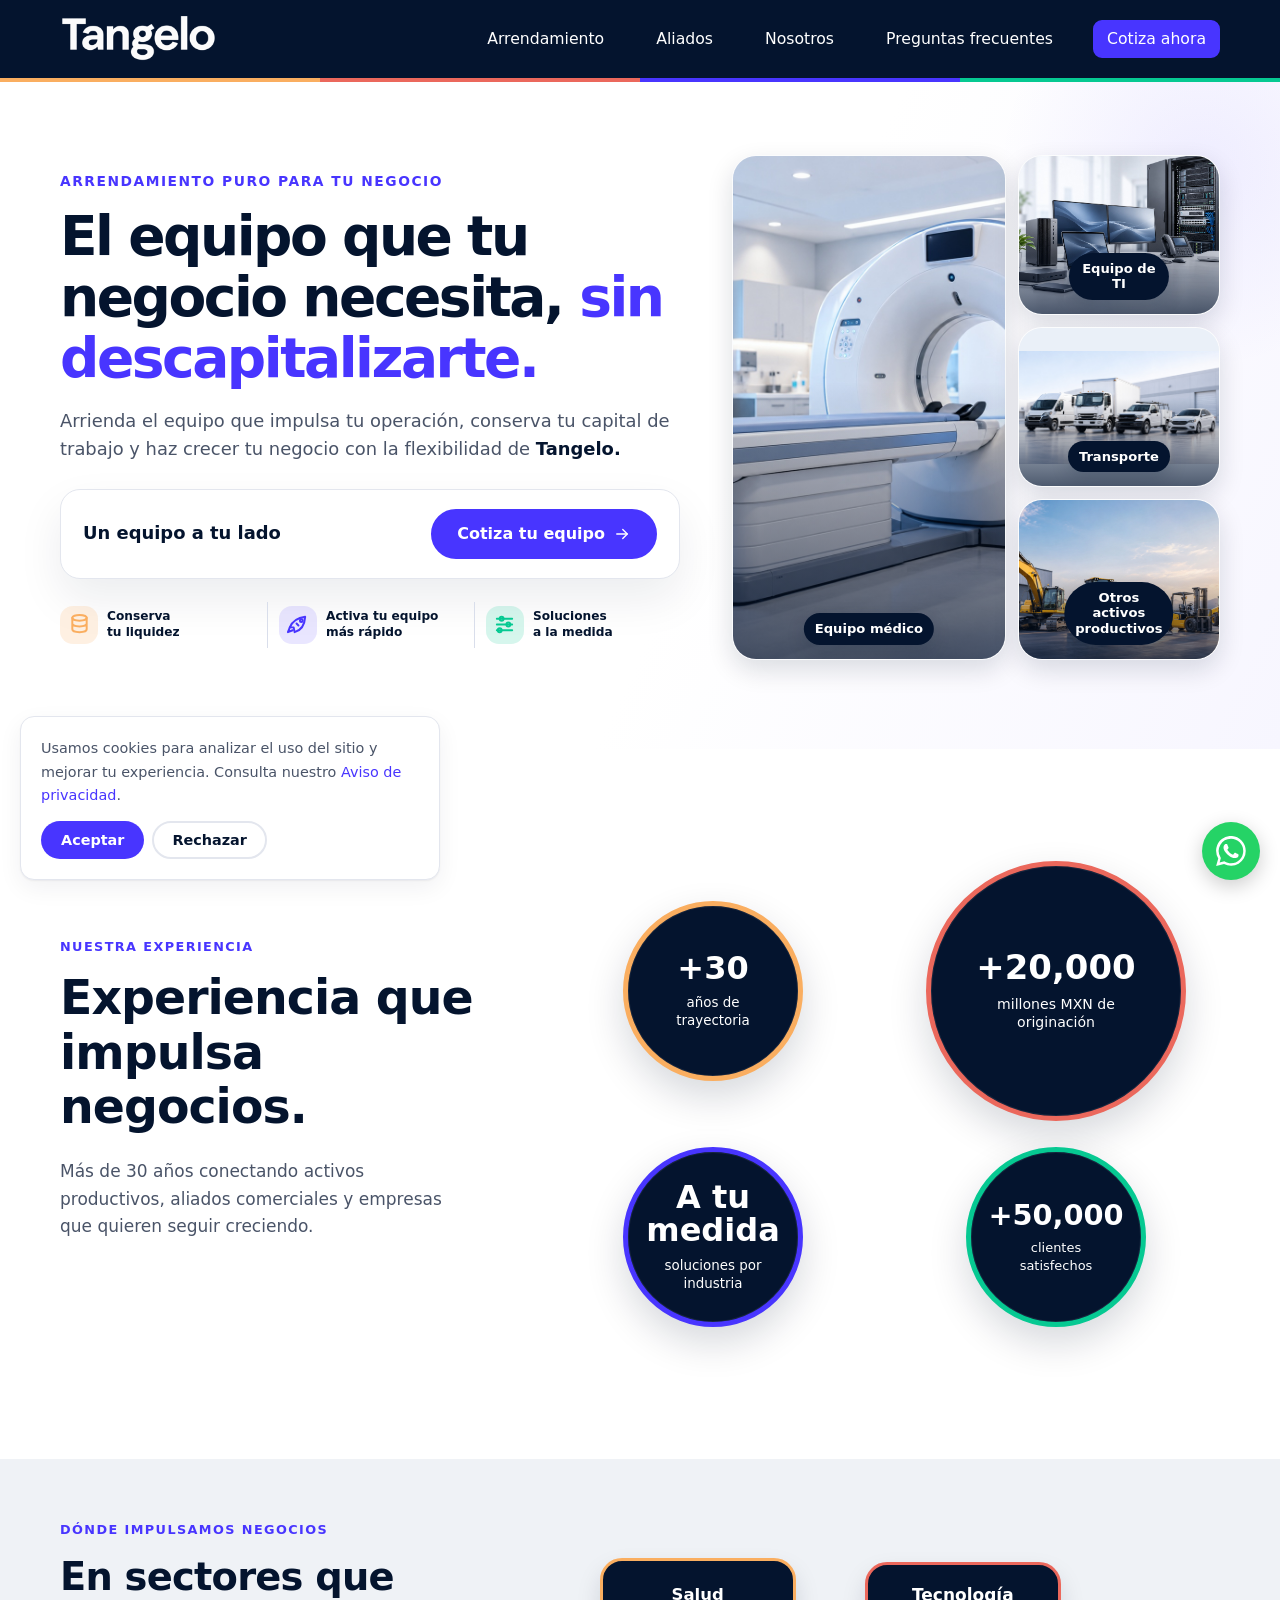
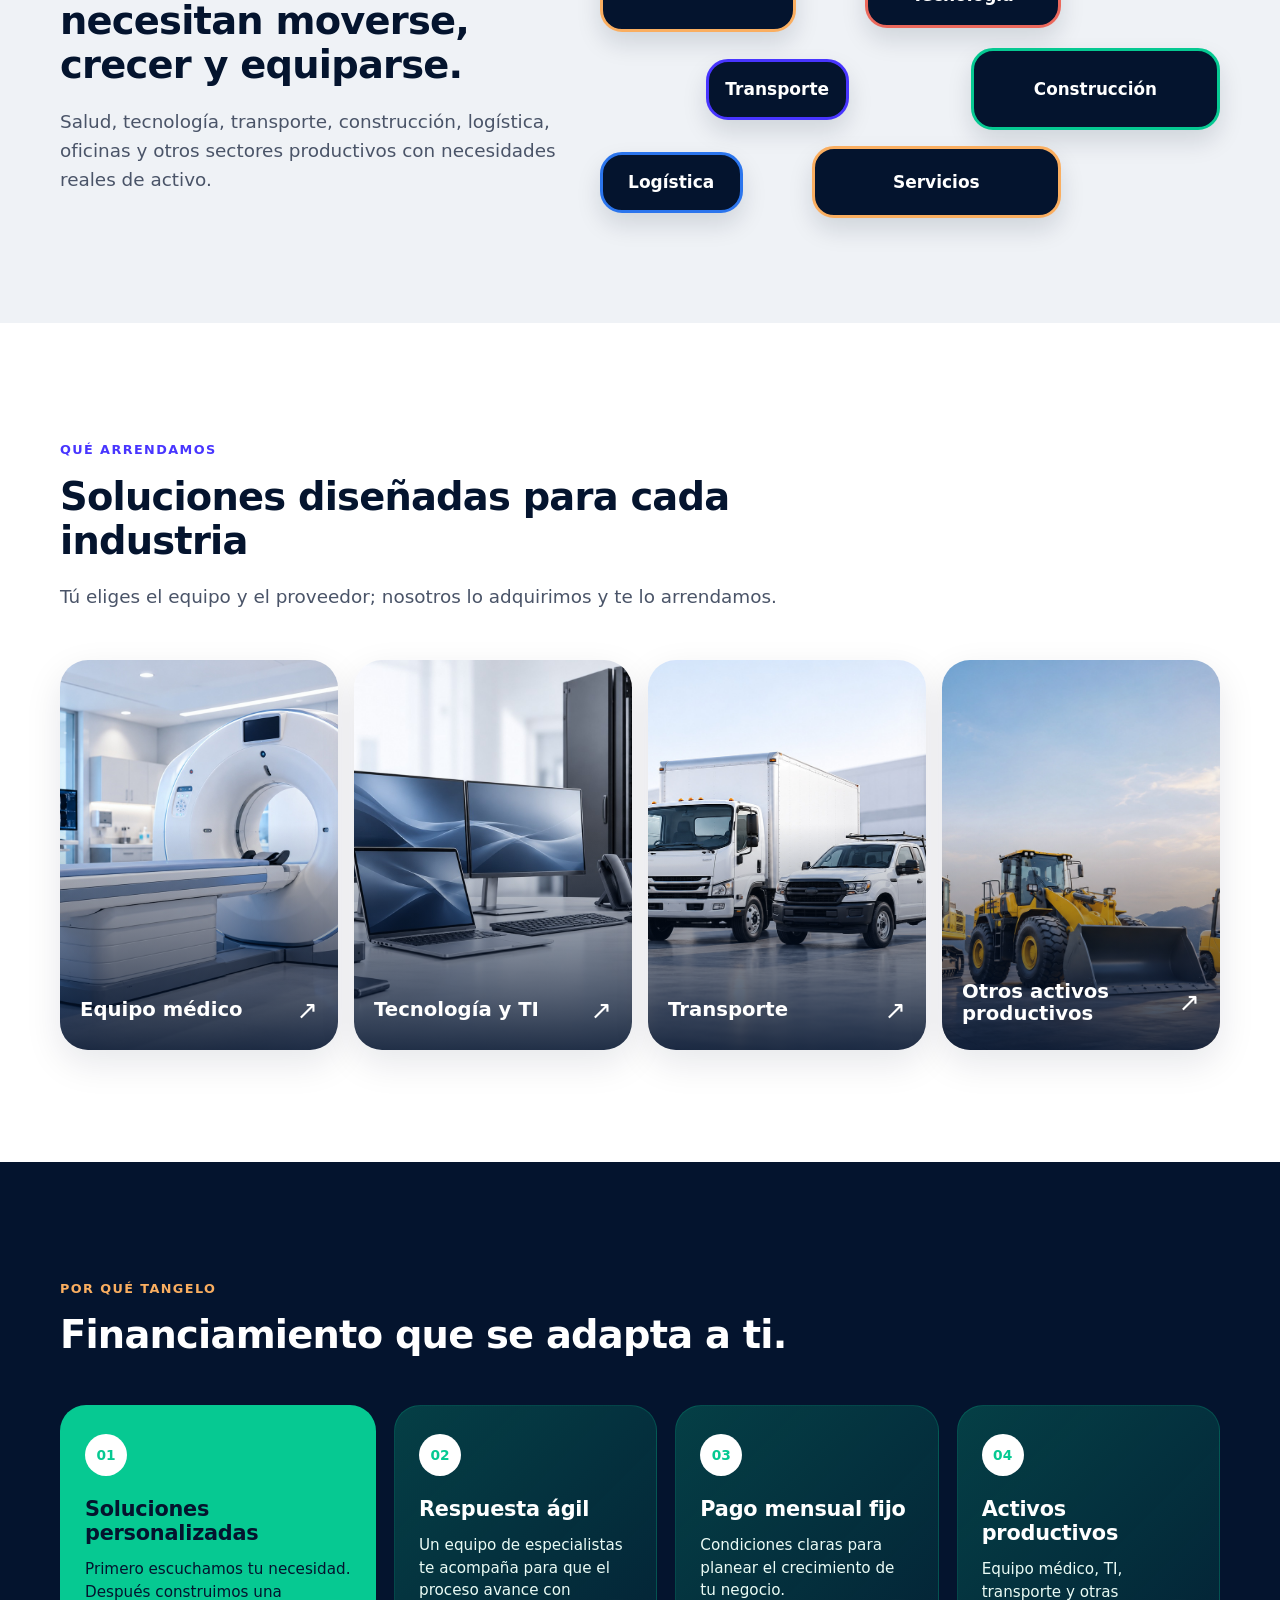
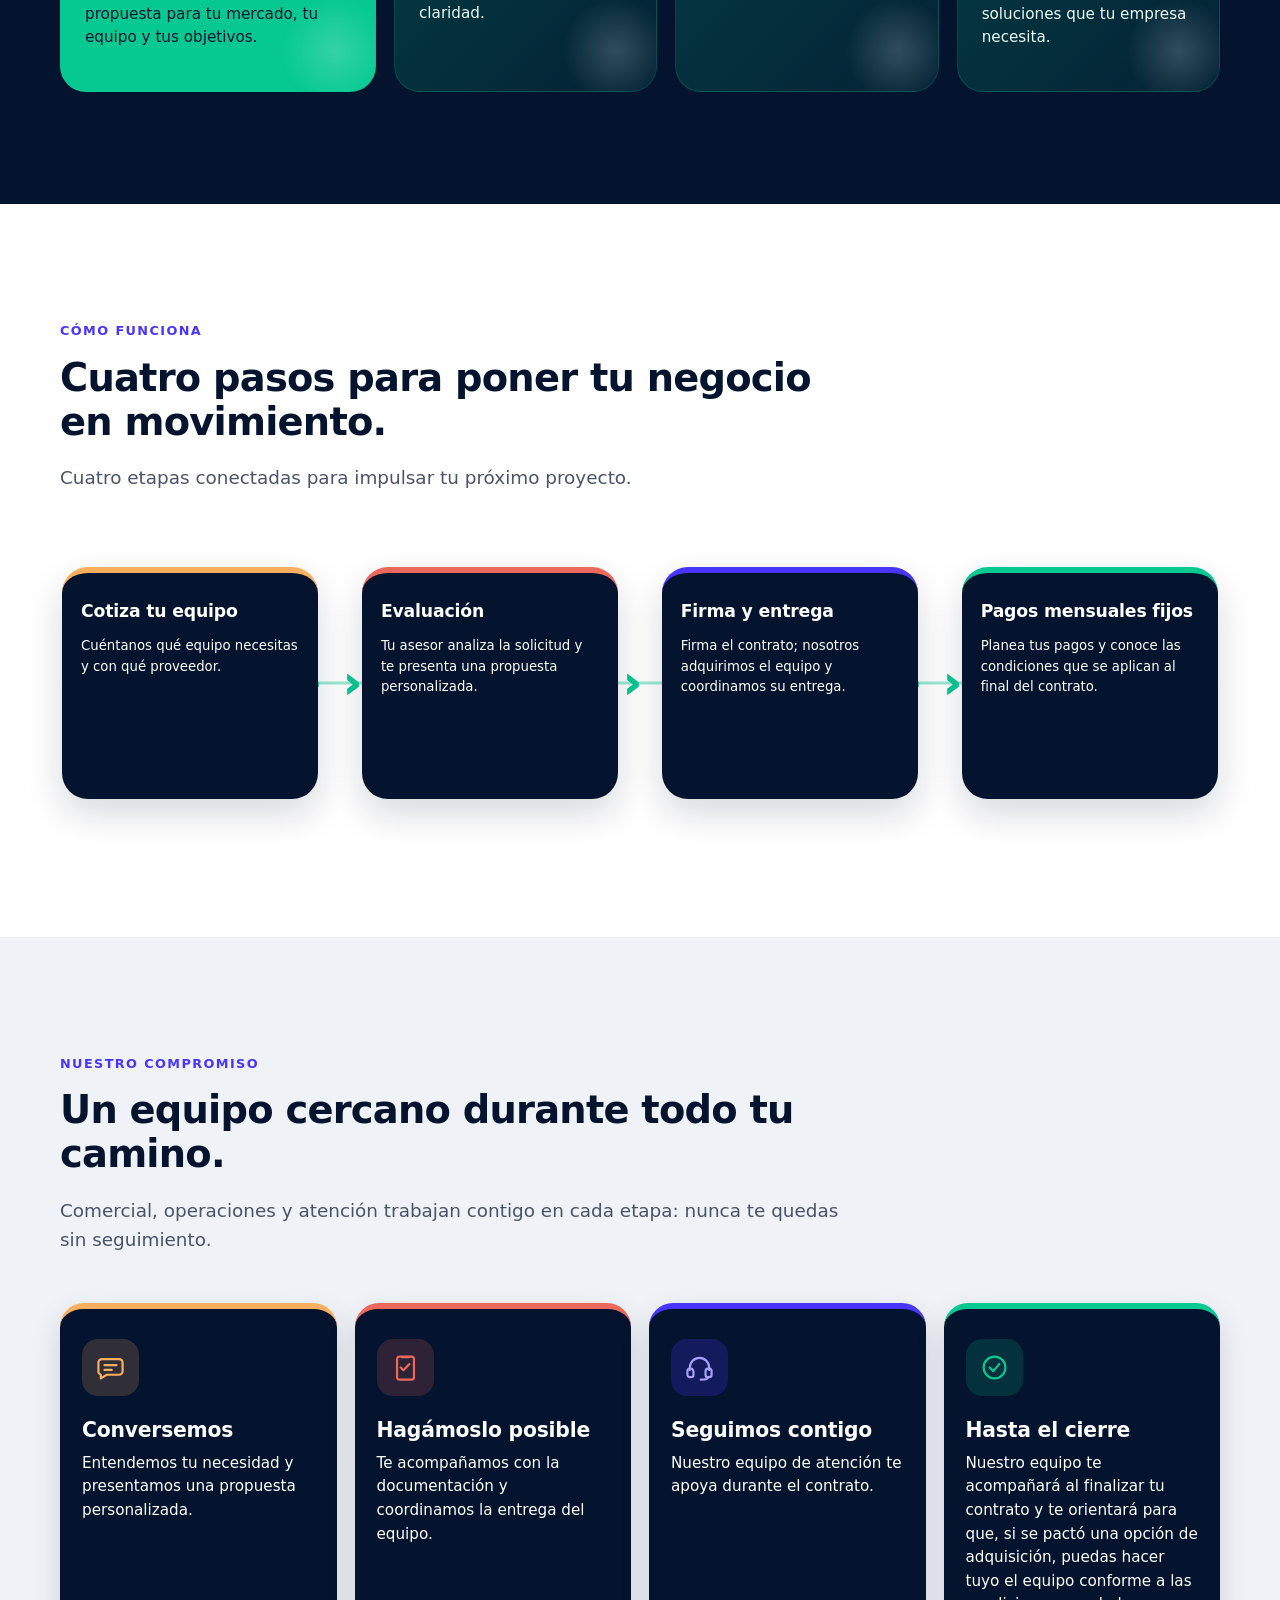
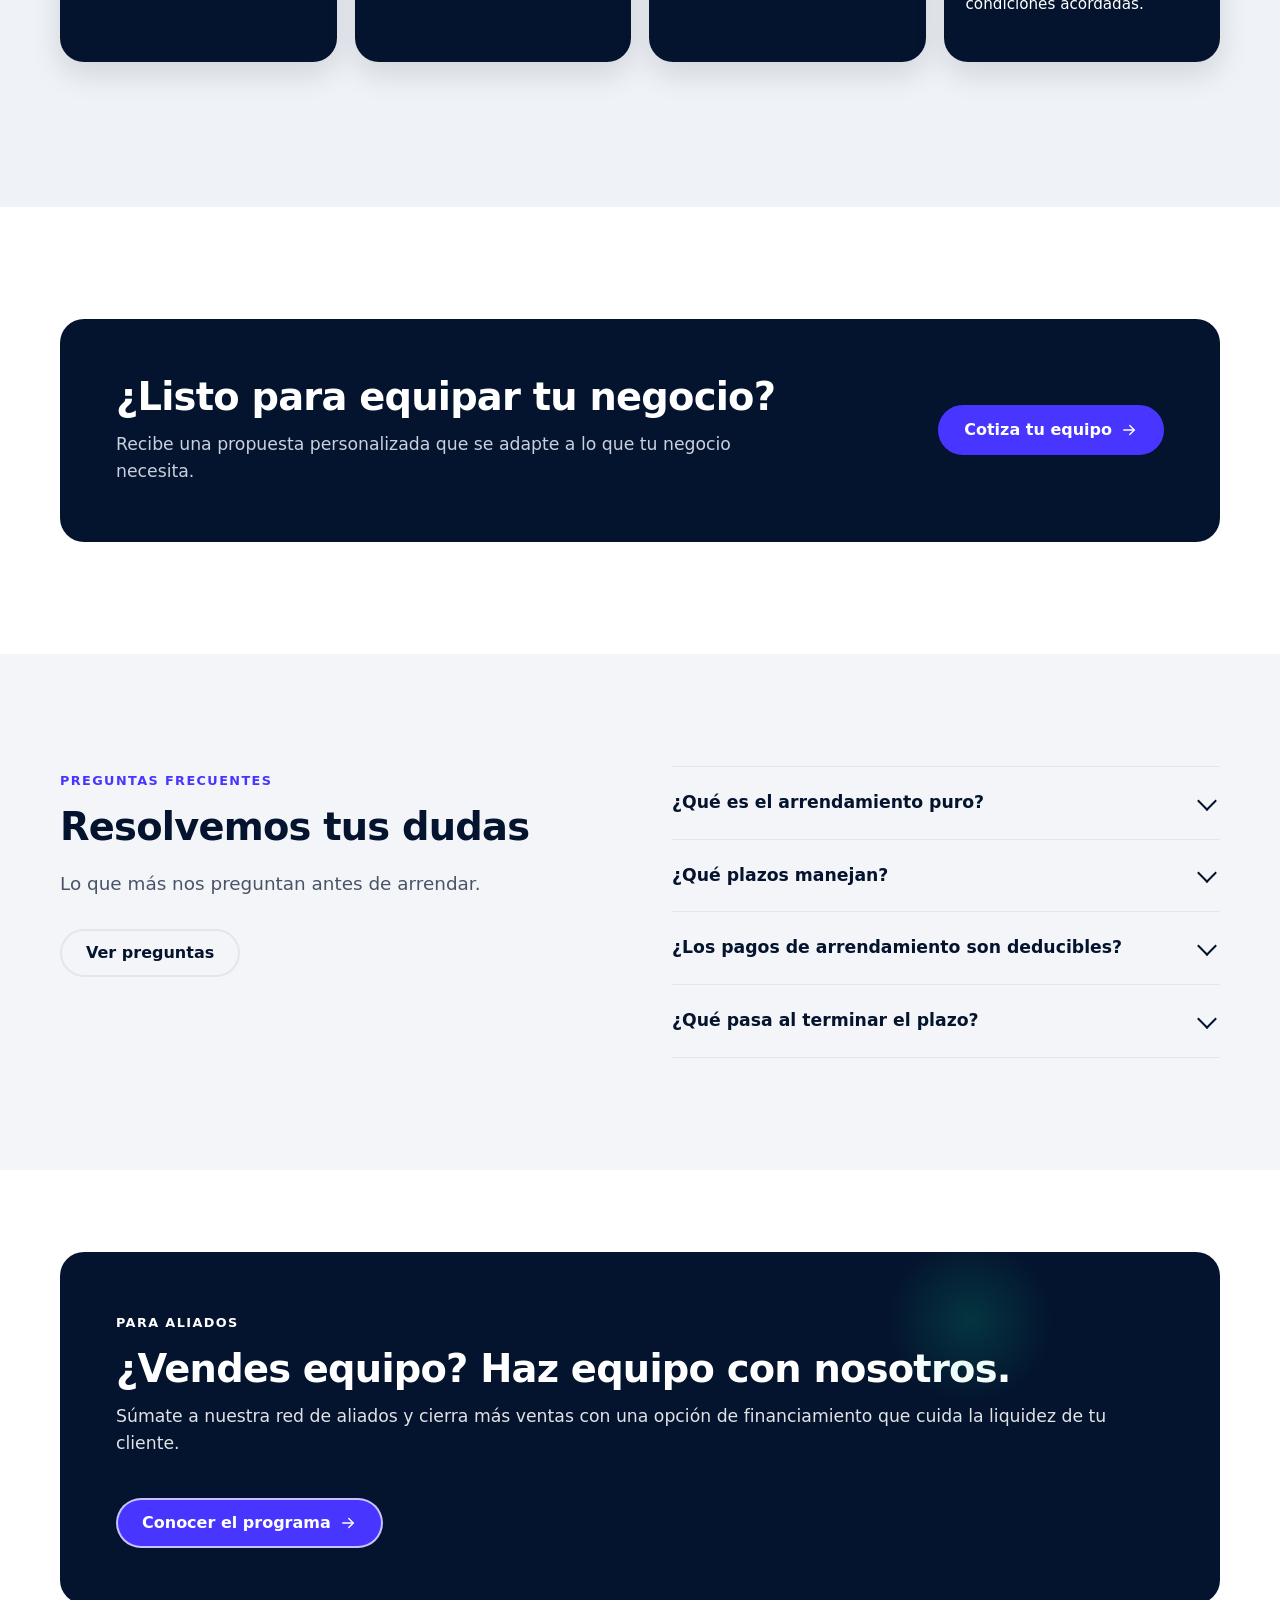
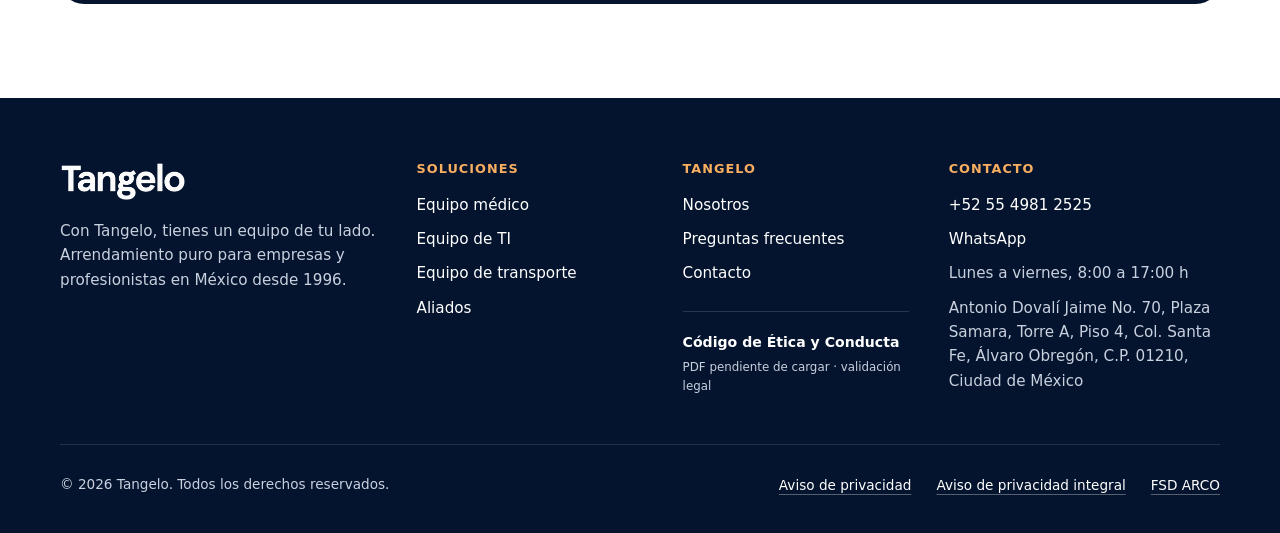
==== commit 52ce1627: "Actualizacion web Tangelo 25 noviembre 2026" ====
--- a/index.html
+++ b/index.html
@@ -107,7 +107,7 @@
   background-color: #eaf0f8;
 }
 </style>
-<link href="assets/css/redesign.css?v=20261124-v9" rel="stylesheet"/></head>
+<link href="assets/css/redesign.css?v=20261125-1" rel="stylesheet"/></head>
 <body>
 <a class="saltar" href="#contenido">Saltar al contenido</a>
 <header class="header">
@@ -158,8 +158,8 @@
 <div class="tg-home-numbers__copy" data-reveal=""><span class="etiqueta">NUESTRA EXPERIENCIA</span><h2>Experiencia que impulsa negocios.</h2><p>Más de 30 años conectando activos productivos, aliados comerciales y empresas que quieren seguir creciendo.</p></div>
 <div aria-label="Nuestra experiencia: cuatro indicadores de Tangelo" class="tg-stat-orbs tg-stat-orbs--four" data-reveal="">
 <div class="tg-stat-orb tg-stat-orb--years"><strong>+30</strong><span>años de trayectoria</span></div>
-<div class="tg-stat-orb tg-stat-orb--volume"><strong>+20 mil M</strong><span>MXN de originación histórica</span></div>
-<div class="tg-stat-orb tg-stat-orb--custom"><strong>A tu medida</strong><span>soluciones por industria</span></div><div class="tg-stat-orb tg-stat-orb--clients"><strong>+2,500</strong><span>clientes satisfechos</span></div>
+<div class="tg-stat-orb tg-stat-orb--volume"><strong>+20,000</strong><span>millones MXN de originación</span></div>
+<div class="tg-stat-orb tg-stat-orb--custom"><strong>A tu medida</strong><span>soluciones por industria</span></div><div class="tg-stat-orb tg-stat-orb--clients"><strong>+50,000</strong><span>clientes satisfechos</span></div>
 </div></div></section><section class="seccion tg-home-where"><div class="contenedor tg-home-where__grid">
 <div class="encabezado-seccion" data-reveal=""><span class="etiqueta etiqueta--marino">DÓNDE IMPULSAMOS NEGOCIOS</span><h2>En sectores que necesitan moverse, crecer y equiparse.</h2><p class="lead">Salud, tecnología, transporte, construcción, logística, oficinas y otros sectores productivos con necesidades reales de activo.</p></div>
 <div class="tg-home-where__chips tg-home-where__chips--motion" data-reveal=""><span>Salud</span><span>Tecnología</span><span>Transporte</span><span>Construcción</span><span>Logística</span><span>Servicios</span></div>
@@ -174,7 +174,7 @@
 <a class="tg-photo-card" data-reveal="" href="equipo-medico.html"><img alt="Tomógrafo y equipo médico" loading="lazy" src="assets/img/equipo-medico-realista.jpg"/><div class="tg-photo-card__label">Equipo médico <span>↗</span></div><div class="tg-photo-card__reveal"><h3>Equipo médico</h3><p>Consultorio, clínica, laboratorio u hospital con pagos mensuales fijos.</p><span>Explorar equipos ↗</span></div></a>
 <a class="tg-photo-card" data-reveal="" href="equipo-ti.html"><img alt="Servidores y equipo de TI" loading="lazy" src="assets/img/equipo-ti-realista.jpg"/><div class="tg-photo-card__label">Tecnología y TI <span>↗</span></div><div class="tg-photo-card__reveal"><h3>Tecnología y TI</h3><p>Computadoras, servidores, redes e infraestructura para tu operación.</p><span>Explorar equipos ↗</span></div></a>
 <a class="tg-photo-card" data-reveal="" href="equipo-transporte.html"><img alt="Van, camión, pickup y sedán" loading="lazy" src="assets/img/equipo-transporte-realista.jpg?v=20261112"/><div class="tg-photo-card__label">Transporte <span>↗</span></div><div class="tg-photo-card__reveal"><h3>Transporte</h3><p>Unidades de reparto, carga, utilitarios y autos para mover tu negocio.</p><span>Explorar equipos ↗</span></div></a>
-<a class="tg-photo-card" data-reveal="" href="contacto.html"><img alt="Maquinaria amarilla y otros activos productivos" loading="lazy" src="assets/img/activos-productivos-construccion.jpg?v=20261112-v3"/><div class="tg-photo-card__label">Otros sectores productivos <span>↗</span></div><div class="tg-photo-card__reveal"><h3>Otros activos productivos</h3><p>Maquinaria, equipo productivo y soluciones a la medida para otros sectores.</p><span>Conversemos ↗</span></div></a>
+<a class="tg-photo-card" data-reveal="" href="contacto.html"><img alt="Maquinaria amarilla y otros activos productivos" loading="lazy" src="assets/img/activos-productivos-construccion.jpg?v=20261112-v3"/><div class="tg-photo-card__label">Otros activos productivos <span>↗</span></div><div class="tg-photo-card__reveal"><h3>Otros activos productivos</h3><p>Maquinaria, equipo productivo y soluciones a la medida para otros sectores.</p><span>Conversemos ↗</span></div></a>
 </div></div></section>
 <section class="seccion seccion--oscura tg-home-benefits"><div class="contenedor"><div class="encabezado-seccion" data-reveal=""><span class="etiqueta">POR QUÉ TANGELO</span><h2>Financiamiento que se adapta a ti.</h2></div>
 <div class="tg-home-benefits__grid tg-home-benefits__grid--green">
@@ -184,8 +184,8 @@
 <article class="tg-benefit--mint" data-reveal=""><span class="tg-num-dot">04</span><h3>Activos productivos</h3><p>Equipo médico, TI, transporte y otras soluciones que tu empresa necesita.</p></article>
 </div></div></section>
 <section class="seccion tg-journey-section--brand" data-reveal-section="" id="como-funciona"><div class="contenedor">
-<div class="encabezado-seccion" data-reveal=""><span class="etiqueta">Cómo funciona</span><h2>Cuatro pasos para poner tu negocio en movimiento.</h2><p class="lead">Un proceso claro, de principio a fin. Sigue la línea para conocer cada etapa.</p></div>
-<div class="tg-journey" data-reveal="">
+<div class="encabezado-seccion" data-reveal=""><span class="etiqueta">Cómo funciona</span><h2>Cuatro pasos para poner tu negocio en movimiento.</h2><p class="lead">Cuatro etapas conectadas para impulsar tu próximo proyecto.</p></div>
+<div class="tg-journey tg-journey--through-cards" data-reveal="">
 <div class="tg-journey__arrow-strip" aria-hidden="true">
   <div class="tg-journey__arrow-track"><div class="tg-journey__arrow-group"><span aria-hidden="true">›</span><span aria-hidden="true">›</span><span aria-hidden="true">›</span><span aria-hidden="true">›</span><span aria-hidden="true">›</span><span aria-hidden="true">›</span><span aria-hidden="true">›</span><span aria-hidden="true">›</span><span aria-hidden="true">›</span><span aria-hidden="true">›</span><span aria-hidden="true">›</span><span aria-hidden="true">›</span><span aria-hidden="true">›</span><span aria-hidden="true">›</span><span aria-hidden="true">›</span><span aria-hidden="true">›</span><span aria-hidden="true">›</span><span aria-hidden="true">›</span><span aria-hidden="true">›</span><span aria-hidden="true">›</span><span aria-hidden="true">›</span><span aria-hidden="true">›</span><span aria-hidden="true">›</span><span aria-hidden="true">›</span><span aria-hidden="true">›</span><span aria-hidden="true">›</span><span aria-hidden="true">›</span><span aria-hidden="true">›</span><span aria-hidden="true">›</span><span aria-hidden="true">›</span><span aria-hidden="true">›</span><span aria-hidden="true">›</span></div><div class="tg-journey__arrow-group"><span aria-hidden="true">›</span><span aria-hidden="true">›</span><span aria-hidden="true">›</span><span aria-hidden="true">›</span><span aria-hidden="true">›</span><span aria-hidden="true">›</span><span aria-hidden="true">›</span><span aria-hidden="true">›</span><span aria-hidden="true">›</span><span aria-hidden="true">›</span><span aria-hidden="true">›</span><span aria-hidden="true">›</span><span aria-hidden="true">›</span><span aria-hidden="true">›</span><span aria-hidden="true">›</span><span aria-hidden="true">›</span><span aria-hidden="true">›</span><span aria-hidden="true">›</span><span aria-hidden="true">›</span><span aria-hidden="true">›</span><span aria-hidden="true">›</span><span aria-hidden="true">›</span><span aria-hidden="true">›</span><span aria-hidden="true">›</span><span aria-hidden="true">›</span><span aria-hidden="true">›</span><span aria-hidden="true">›</span><span aria-hidden="true">›</span><span aria-hidden="true">›</span><span aria-hidden="true">›</span><span aria-hidden="true">›</span><span aria-hidden="true">›</span></div></div>
 </div>
@@ -197,12 +197,13 @@
 </ol>
 </div>
 </div></section>
-<section class="seccion tg-commitment"><div class="contenedor"><div class="encabezado-seccion" data-reveal=""><span class="etiqueta">NUESTRO COMPROMISO</span><h2>Un equipo cercano durante todo tu camino.</h2><p class="lead">Comercial, operaciones y atención trabajan contigo en cada etapa: nunca te quedas sin seguimiento.</p></div><ol class="tg-commitment__steps tg-commitment__steps--palette tg-commitment__steps--brand"><li data-reveal=""><span aria-hidden="true" class="tg-commitment__pictogram"><svg aria-hidden="true" class="tg-commit-icon" fill="none" stroke="currentColor" stroke-linecap="round" stroke-linejoin="round" stroke-width="1.8" viewbox="0 0 24 24"><path d="M5 5h14a3 3 0 0 1 3 3v7a3 3 0 0 1-3 3H9l-5 3v-3a3 3 0 0 1-2-3V8a3 3 0 0 1 3-3Z"></path><path d="M7 10h10M7 14h6"></path></svg></span><h3>Conversemos</h3><p>Entendemos tu necesidad y presentamos una propuesta personalizada.</p></li><li data-reveal=""><span aria-hidden="true" class="tg-commitment__pictogram"><svg aria-hidden="true" class="tg-commit-icon" fill="none" stroke="currentColor" stroke-linecap="round" stroke-linejoin="round" stroke-width="1.8" viewbox="0 0 24 24"><rect height="19" rx="2" width="14" x="5" y="3"></rect><path d="M9 3.5h6M8 12l2.2 2.2 5-5"></path></svg></span><h3>Hagámoslo posible</h3><p>Te acompañamos con la documentación y coordinamos la entrega del equipo.</p></li><li data-reveal=""><span aria-hidden="true" class="tg-commitment__pictogram"><svg aria-hidden="true" class="tg-commit-icon" fill="none" stroke="currentColor" stroke-linecap="round" stroke-linejoin="round" stroke-width="1.8" viewbox="0 0 24 24"><path d="M4 14v-2a8 8 0 0 1 16 0v2"></path><rect height="7" rx="2" width="5" x="2" y="13"></rect><rect height="7" rx="2" width="5" x="17" y="13"></rect><path d="M19 20c0 2-2 2-6 2"></path></svg></span><h3>Seguimos contigo</h3><p>Nuestro equipo de atención te apoya durante el contrato.</p></li><li data-reveal=""><span aria-hidden="true" class="tg-commitment__pictogram"><svg aria-hidden="true" class="tg-commit-icon" fill="none" stroke="currentColor" stroke-linecap="round" stroke-linejoin="round" stroke-width="1.8" viewbox="0 0 24 24"><circle cx="12" cy="12" r="9"></circle><path d="m8 12 3 3 5-6"></path></svg></span><h3>Hasta el cierre</h3><p>Te explicamos las condiciones pactadas para la etapa final.</p></li></ol></div></section>
-<section class="seccion tg-home-allies-section" data-reveal-section="">
-<div class="contenedor">
-<div class="banda banda--proveedores tg-allies-cta"><div><span class="etiqueta" style="color:var(--marino)">Para aliados</span><h2>¿Vendes equipo? Haz equipo con nosotros.</h2><p>Súmate a nuestra red de aliados y cierra más ventas con una opción de financiamiento que cuida la liquidez de tu cliente.</p></div><a class="btn btn--primario" href="proveedores.html">Conocer el programa <svg aria-hidden="true" fill="none" stroke="currentColor" stroke-linecap="round" stroke-linejoin="round" stroke-width="1.8" viewbox="0 0 24 24"><path d="M5 12h14"></path><path d="m13 6 6 6-6 6"></path></svg></a></div>
-</div>
-</section>
+<section class="seccion tg-commitment"><div class="contenedor"><div class="encabezado-seccion" data-reveal=""><span class="etiqueta">NUESTRO COMPROMISO</span><h2>Un equipo cercano durante todo tu camino.</h2><p class="lead">Comercial, operaciones y atención trabajan contigo en cada etapa: nunca te quedas sin seguimiento.</p></div><ol class="tg-commitment__steps tg-commitment__steps--palette tg-commitment__steps--brand"><li data-reveal=""><span aria-hidden="true" class="tg-commitment__pictogram"><svg aria-hidden="true" class="tg-commit-icon" fill="none" stroke="currentColor" stroke-linecap="round" stroke-linejoin="round" stroke-width="1.8" viewbox="0 0 24 24"><path d="M5 5h14a3 3 0 0 1 3 3v7a3 3 0 0 1-3 3H9l-5 3v-3a3 3 0 0 1-2-3V8a3 3 0 0 1 3-3Z"></path><path d="M7 10h10M7 14h6"></path></svg></span><h3>Conversemos</h3><p>Entendemos tu necesidad y presentamos una propuesta personalizada.</p></li><li data-reveal=""><span aria-hidden="true" class="tg-commitment__pictogram"><svg aria-hidden="true" class="tg-commit-icon" fill="none" stroke="currentColor" stroke-linecap="round" stroke-linejoin="round" stroke-width="1.8" viewbox="0 0 24 24"><rect height="19" rx="2" width="14" x="5" y="3"></rect><path d="M9 3.5h6M8 12l2.2 2.2 5-5"></path></svg></span><h3>Hagámoslo posible</h3><p>Te acompañamos con la documentación y coordinamos la entrega del equipo.</p></li><li data-reveal=""><span aria-hidden="true" class="tg-commitment__pictogram"><svg aria-hidden="true" class="tg-commit-icon" fill="none" stroke="currentColor" stroke-linecap="round" stroke-linejoin="round" stroke-width="1.8" viewbox="0 0 24 24"><path d="M4 14v-2a8 8 0 0 1 16 0v2"></path><rect height="7" rx="2" width="5" x="2" y="13"></rect><rect height="7" rx="2" width="5" x="17" y="13"></rect><path d="M19 20c0 2-2 2-6 2"></path></svg></span><h3>Seguimos contigo</h3><p>Nuestro equipo de atención te apoya durante el contrato.</p></li><li data-reveal=""><span aria-hidden="true" class="tg-commitment__pictogram"><svg aria-hidden="true" class="tg-commit-icon" fill="none" stroke="currentColor" stroke-linecap="round" stroke-linejoin="round" stroke-width="1.8" viewbox="0 0 24 24"><circle cx="12" cy="12" r="9"></circle><path d="m8 12 3 3 5-6"></path></svg></span><h3>Hasta el cierre</h3><p>Nuestro equipo te acompañará al finalizar tu contrato y te orientará para que, si se pactó una opción de adquisición, puedas hacer tuyo el equipo conforme a las condiciones acordadas.</p></li></ol></div></section>
+<section class="seccion" data-reveal-section=""><div class="contenedor">
+<div class="banda banda--marino tg-home-ready-cta" style="display:flex; flex-direction:column; align-items:flex-start; gap:24px;">
+<div><h2>¿Listo para equipar tu negocio?</h2><p>Recibe una propuesta personalizada que se adapte a lo que tu negocio necesita.</p></div>
+<a class="btn btn--claro" href="contacto.html" style="align-self:flex-start; margin:0;">Cotiza tu equipo <svg aria-hidden="true" fill="none" stroke="currentColor" stroke-linecap="round" stroke-linejoin="round" stroke-width="1.8" viewbox="0 0 24 24"><path d="M5 12h14"></path><path d="m13 6 6 6-6 6"></path></svg></a>
+</div>
+</div></section>
 <section class="seccion seccion--suave" data-reveal-section="">
 <div class="contenedor dividido">
 <div>
@@ -211,15 +212,14 @@
 <p class="lead">Lo que más nos preguntan antes de arrendar.</p>
 <a class="btn btn--secundario" href="preguntas-frecuentes.html" style="margin-top:12px">Ver preguntas</a>
 </div>
-<div class="faq"><details><summary>¿Qué es el arrendamiento puro?</summary><div>Tangelo adquiere el equipo que necesita tu negocio y te otorga su uso durante el plazo pactado a cambio de pagos mensuales fijos. La propiedad y las condiciones finales se establecen en el contrato.</div></details><details><summary>¿Qué plazos manejan?</summary><div>Ofrecemos plazos flexibles, definidos contigo según el tipo de equipo y tu flujo de efectivo.</div></details><details><summary>¿Los pagos de arrendamiento son deducibles?</summary><div><p>Las rentas de arrendamiento puro pueden deducirse para efectos del ISR, en los términos de la Ley del Impuesto sobre la Renta, siempre que el equipo sea estrictamente indispensable para tu actividad y cuente con el CFDI correspondiente. Algunos activos, como los automóviles, tienen límites de deducción. Te recomendamos confirmar tu caso con tu asesor fiscal.</p></div></details><details><summary>¿Qué pasa al terminar el plazo?</summary><div>Al finalizar el plazo, las condiciones aplicables se determinan conforme a tu contrato. Si se pactó una opción de adquisición, nuestro equipo te explica cómo ejercerla.</div></details></div>
+<div class="faq"><details><summary>¿Qué es el arrendamiento puro?</summary><div>Tangelo adquiere el equipo que necesita tu negocio y te otorga su uso durante el plazo pactado a cambio de pagos mensuales fijos. La propiedad y las condiciones finales se establecen en el contrato.</div></details><details><summary>¿Qué plazos manejan?</summary><div>Ofrecemos plazos flexibles, definidos contigo según el tipo de equipo y tu flujo de efectivo.</div></details><details><summary>¿Los pagos de arrendamiento son deducibles?</summary><div><p>Las rentas de arrendamiento puro pueden deducirse para efectos del ISR, en los términos de la Ley del Impuesto sobre la Renta, siempre que el equipo sea estrictamente indispensable para tu actividad y cuente con el CFDI correspondiente. Algunos activos, como los automóviles, tienen límites de deducción. Te recomendamos confirmar tu caso con tu asesor fiscal.</p></div></details><details><summary>¿Qué pasa al terminar el plazo?</summary><div>Al terminar el plazo, nuestro equipo te acompañará y te explicará las alternativas previstas en tu contrato. Si tu operación incluye una opción de adquisición, te guiaremos para que puedas hacer tuyo el equipo conforme a las condiciones pactadas.</div></details></div>
 </div>
 </section>
-<section class="seccion" data-reveal-section=""><div class="contenedor">
-<div class="banda banda--marino" style="display:flex; flex-direction:column; align-items:flex-start; gap:24px;">
-<div><h2>¿Listo para equipar tu negocio?</h2><p>Recibe una propuesta personalizada que se adapte a lo que tu negocio necesita.</p></div>
-<a class="btn btn--claro" href="contacto.html" style="align-self:flex-start; margin:0;">Cotiza tu equipo <svg aria-hidden="true" fill="none" stroke="currentColor" stroke-linecap="round" stroke-linejoin="round" stroke-width="1.8" viewbox="0 0 24 24"><path d="M5 12h14"></path><path d="m13 6 6 6-6 6"></path></svg></a>
-</div>
-</div></section>
+<section class="seccion tg-home-allies-section" data-reveal-section="">
+<div class="contenedor">
+<div class="banda banda--proveedores tg-allies-cta"><div><span class="etiqueta" style="color:var(--marino)">Para aliados</span><h2>¿Vendes equipo? Haz equipo con nosotros.</h2><p>Súmate a nuestra red de aliados y cierra más ventas con una opción de financiamiento que cuida la liquidez de tu cliente.</p></div><a class="btn btn--primario" href="proveedores.html">Conocer el programa <svg aria-hidden="true" fill="none" stroke="currentColor" stroke-linecap="round" stroke-linejoin="round" stroke-width="1.8" viewbox="0 0 24 24"><path d="M5 12h14"></path><path d="m13 6 6 6-6 6"></path></svg></a></div>
+</div>
+</section>
 </main>
 <footer class="footer">
 <div class="contenedor">
--- a/assets/css/redesign.css
+++ b/assets/css/redesign.css
@@ -1247,3 +1247,116 @@
  .tg-privacy-actions .btn{width:100%;}
  .tg-privacy-viewer iframe{min-height:390px;height:62vh;}
 }
+
+
+/* ============================================================
+   TANGELO • AJUSTES 25 NOV 2026 (doc. Cambios pagina web(1))
+   Mantiene logo, fuentes, cabecera y footer jurídico de 24/11.
+   ============================================================ */
+/* Inicio: iconos iguales al central, fondo suave e ilustración contrastante. */
+.tg-home-hero .tg-hero-perk--orange .tg-hero-perk__icon{background:rgba(250,174,96,.18)!important;color:#FAAE60!important}
+.tg-home-hero .tg-hero-perk--green .tg-hero-perk__icon{background:rgba(6,201,146,.16)!important;color:#06C992!important}
+.tg-home-hero .tg-hero-perk .tg-hero-perk__icon svg{stroke:currentColor!important;stroke-width:2.05;fill:none!important}
+.tg-home-hero .tg-hero-perk .tg-hero-perk__icon svg circle{fill:none!important;stroke:currentColor!important}
+/* Orbes: tipografía controlada, sin saturar círculos de las dos páginas. */
+.tg-home-numbers .tg-stat-orb--volume strong{font-size:clamp(1.8rem,2.65vw,2.4rem)!important;line-height:1.05}
+.tg-home-numbers .tg-stat-orb--volume span{max-width:185px;font-size:.88rem;line-height:1.3}
+.tg-home-numbers .tg-stat-orb--clients strong{font-size:clamp(1.48rem,2.25vw,1.9rem)!important;line-height:1.07}
+.tg-home-numbers .tg-stat-orb--clients span{max-width:145px;font-size:.81rem}
+/* Cómo funciona: tarjetas estrechas con espacios generosos; flechas por detrás. */
+@media(min-width:901px){
+ #como-funciona .tg-journey--through-cards{position:relative!important;padding:26px 0!important;isolation:isolate}
+ #como-funciona .tg-journey--through-cards .tg-journey__arrow-strip{
+  position:absolute!important;top:50%!important;left:0;right:0;
+  width:100%!important;height:76px!important;transform:translateY(-50%)!important;
+  margin:0!important;z-index:0!important;overflow:hidden;pointer-events:none;
+ }
+ #como-funciona .tg-journey--through-cards .tg-journey__arrow-strip::before{height:3px!important;opacity:.4}
+ #como-funciona .tg-journey--through-cards .tg-journey__arrow-group{gap:15px;padding-right:15px}
+ #como-funciona .tg-journey--through-cards .tg-journey__arrow-group>span{
+  font-size:43px!important;font-weight:900!important;width:25px!important;height:55px!important;
+  -webkit-text-stroke:1.2px currentColor;line-height:1!important;
+ }
+ #como-funciona .tg-journey--through-cards .tg-journey__list{
+  position:relative!important;z-index:1!important;display:grid!important;
+  grid-template-columns:repeat(4,minmax(0,1fr))!important;gap:clamp(26px,3.4vw,48px)!important;
+  margin:0!important;padding:0 2px!important;align-items:stretch!important;
+ }
+ #como-funciona .tg-journey--through-cards .tg-journey__item{min-width:0!important;position:relative!important}
+ #como-funciona .tg-journey--through-cards .tg-journey__item .tg-journey__card{
+  min-height:232px!important;height:100%!important;padding:28px 19px!important;
+  position:relative!important;z-index:2!important;box-shadow:0 15px 36px rgba(4,20,46,.16)!important;
+ }
+ #como-funciona .tg-journey--through-cards .tg-journey__card h3{font-size:clamp(1.07rem,1.35vw,1.22rem)!important}
+ #como-funciona .tg-journey--through-cards .tg-journey__card p{font-size:clamp(.83rem,.99vw,.92rem)!important}
+}
+@media(max-width:900px){
+ #como-funciona .tg-journey--through-cards .tg-journey__arrow-strip{height:44px;margin:0 0 18px}
+ #como-funciona .tg-journey--through-cards .tg-journey__arrow-group>span{font-size:37px!important;font-weight:900!important}
+ #como-funciona .tg-journey--through-cards .tg-journey__list{gap:20px!important}
+}
+/* CTA Inicio: botón a la derecha en escritorio, morado oficial. */
+.tg-home-ready-cta{display:flex!important;align-items:center!important;justify-content:space-between!important;gap:clamp(24px,4vw,70px)!important}
+.tg-home-ready-cta>div{min-width:0;max-width:670px}
+.tg-home-ready-cta>a.btn{flex:0 0 auto!important;align-self:center;background:#4835FF!important;border-color:#4835FF!important;color:#fff!important;white-space:nowrap}
+.tg-home-ready-cta>a.btn:hover{background:#3526da!important}
+@media(max-width:700px){.tg-home-ready-cta{flex-direction:column!important;align-items:flex-start!important}.tg-home-ready-cta>a.btn{align-self:flex-start;white-space:normal}}
+/* Arrendamiento: perfiles representados con iconos y acentos de la paleta. */
+.tg-who-cta__labels--icons{display:flex!important;flex-wrap:wrap!important;gap:24px!important;margin:22px 0 18px!important}
+.tg-who-cta__labels--icons .tg-who-profile{display:flex;align-items:center;gap:12px;min-width:0;max-width:285px;color:#fff;font-weight:650;line-height:1.35;font-size:.88rem}
+.tg-who-cta__labels--icons .tg-who-profile>span:last-child{background:none!important;border:0!important;padding:0!important;color:#fff!important}
+.tg-who-cta__labels--icons .tg-who-profile__icon{flex:0 0 48px;width:48px;height:48px;display:grid;place-items:center;border:0!important;border-radius:14px!important;padding:11px!important;background:rgba(250,174,96,.16)!important;color:#FAAE60!important}
+.tg-who-cta__labels--icons .tg-who-profile--coral .tg-who-profile__icon{background:rgba(235,104,92,.18)!important;color:#EB685C!important}
+.tg-who-cta__labels--icons .tg-who-profile__icon svg{display:block;width:100%;height:100%;stroke:currentColor}
+.tg-lease-advantage .tg-advantage-grid--brand .tg-advantage--follow{border-top-color:#7F7F7F!important}
+/* CTAs de contacto: solo los solicitados, sin alterar el menú. */
+.tg-lease-end-section .btn,
+.tg-service-quote-cta .btn,
+.tg-bottom-cta .btn{background:#4835FF!important;border-color:#4835FF!important;color:#fff!important}
+.tg-lease-end-section .btn:hover,
+.tg-service-quote-cta .btn:hover,
+.tg-bottom-cta .btn:hover{background:#3526da!important}
+/* Fichas de equipos: violeta en la etiqueta, checks blancos y fondos por tarjeta. */
+.tg-service-options-v5 .tg-audience-v5--brand .etiqueta{color:#4835FF!important}
+.tg-service-options-v5 .tg-audience-v5--brand .lista-check li::before{color:#fff!important;background-color:#FAAE60!important}
+.tg-service-options-v5 .tg-audience-v5--brand .lista-check li:nth-child(2)::before{background-color:#EB685C!important}
+.tg-service-options-v5 .tg-audience-v5--brand .lista-check li:nth-child(3)::before{background-color:#4835FF!important}
+.tg-service-options-v5 .tg-audience-v5--brand .lista-check li:nth-child(4)::before{background-color:#06C992!important}
+/* Iconos Beneficios: fondos transparentes + trazos sólidos por color. */
+.tg-service-benefits-v5 .tg-service-benefit-v5 .icono{background:rgba(250,174,96,.2)!important;color:#FAAE60!important;box-shadow:0 8px 22px rgba(250,174,96,.12)!important;filter:none!important;opacity:1!important}
+.tg-service-benefits-v5 .tg-service-benefit-v5:nth-child(2) .icono{background:rgba(235,104,92,.18)!important;color:#EB685C!important;box-shadow:0 8px 22px rgba(235,104,92,.12)!important}
+.tg-service-benefits-v5 .tg-service-benefit-v5:nth-child(3) .icono{background:rgba(72,53,255,.2)!important;color:#897CFF!important;box-shadow:0 8px 22px rgba(72,53,255,.12)!important}
+.tg-service-benefits-v5 .tg-service-benefit-v5:nth-child(4) .icono{background:rgba(6,201,146,.18)!important;color:#06C992!important;box-shadow:0 8px 22px rgba(6,201,146,.12)!important}
+.tg-service-benefits-v5 .tg-service-benefit-v5 .icono svg{stroke:currentColor!important;fill:none!important;stroke-width:2.2!important;opacity:1!important;filter:none!important}
+/* Nosotros: cuatro cuadros simétricos y títulos por color. */
+.tg-purpose__tiles--brand{align-items:stretch!important;gap:17px!important}
+.tg-purpose__tiles--brand .tg-pill{grid-row:auto!important;min-height:225px!important;transform:none!important;padding:30px 24px!important;transition:translate .27s ease!important}
+.tg-purpose__tiles--brand .tg-pill:hover{translate:0 -7px!important;transform:none!important}
+.tg-purpose__tiles--brand .tg-pill:nth-child(4){border-top-color:#4835FF!important;background:#04142E!important;color:#fff!important}
+.tg-purpose__tiles--brand .tg-pill:nth-child(1) h3{color:#FAAE60!important}
+.tg-purpose__tiles--brand .tg-pill:nth-child(2) h3{color:#EB685C!important}
+.tg-purpose__tiles--brand .tg-pill:nth-child(3) h3{color:#06C992!important}
+.tg-purpose__tiles--brand .tg-pill:nth-child(4) h3{color:#9186FF!important}
+.tg-purpose__tiles--brand .tg-pill h3{margin-top:10px!important;margin-bottom:13px}
+/* Fortaleza: número en tonalidad original sobre fondo translúcido. */
+.tg-strength-v4__card .tg-strength-v4__icon{background:rgba(250,174,96,.20)!important;color:#FAAE60!important;border-radius:50%!important}
+.tg-strength-v4__card--coral .tg-strength-v4__icon{background:rgba(235,104,92,.20)!important;color:#EB685C!important}
+.tg-strength-v4__card--purple .tg-strength-v4__icon{background:rgba(72,53,255,.20)!important;color:#9388FF!important}
+.tg-strength-v4__card--green .tg-strength-v4__icon{background:rgba(6,201,146,.20)!important;color:#06C992!important}
+@media(max-width:600px){
+ .tg-purpose__tiles--brand{grid-template-columns:repeat(2,minmax(0,1fr))!important;gap:12px!important}
+ .tg-purpose__tiles--brand .tg-pill{padding:23px 18px!important;min-height:245px!important}
+ .tg-home-numbers .tg-stat-orb--volume strong{font-size:clamp(1.43rem,5.5vw,1.9rem)!important}
+ .tg-home-numbers .tg-stat-orb--clients strong{font-size:clamp(1.15rem,4.3vw,1.6rem)!important}
+ .tg-about-hero .tg-bubble--big strong{font-size:clamp(1.4rem,6vw,1.95rem)!important}
+ .tg-about-hero .tg-bubble--clients strong{font-size:clamp(1.05rem,4.5vw,1.35rem)!important}
+}
+.tg-about-hero .tg-bubble--big strong{font-size:clamp(1.55rem,2.9vw,2.25rem)!important}
+.tg-about-hero .tg-bubble--clients strong{font-size:clamp(1.22rem,2.15vw,1.65rem)!important}
+.tg-about-hero .tg-bubble--clients small{max-width:145px;font-size:.78rem;line-height:1.23}
+/* Ajuste final: sustituye la dirección vertical incrustada en el HTML antiguo.
+   El CTA se mantiene horizontal y con botón a la derecha en escritorio. */
+@media(min-width:701px){
+  .tg-home-ready-cta{flex-direction:row!important;align-items:center!important;text-align:left!important}
+  .tg-home-ready-cta>a.btn{align-self:center!important;margin:0!important}
+}
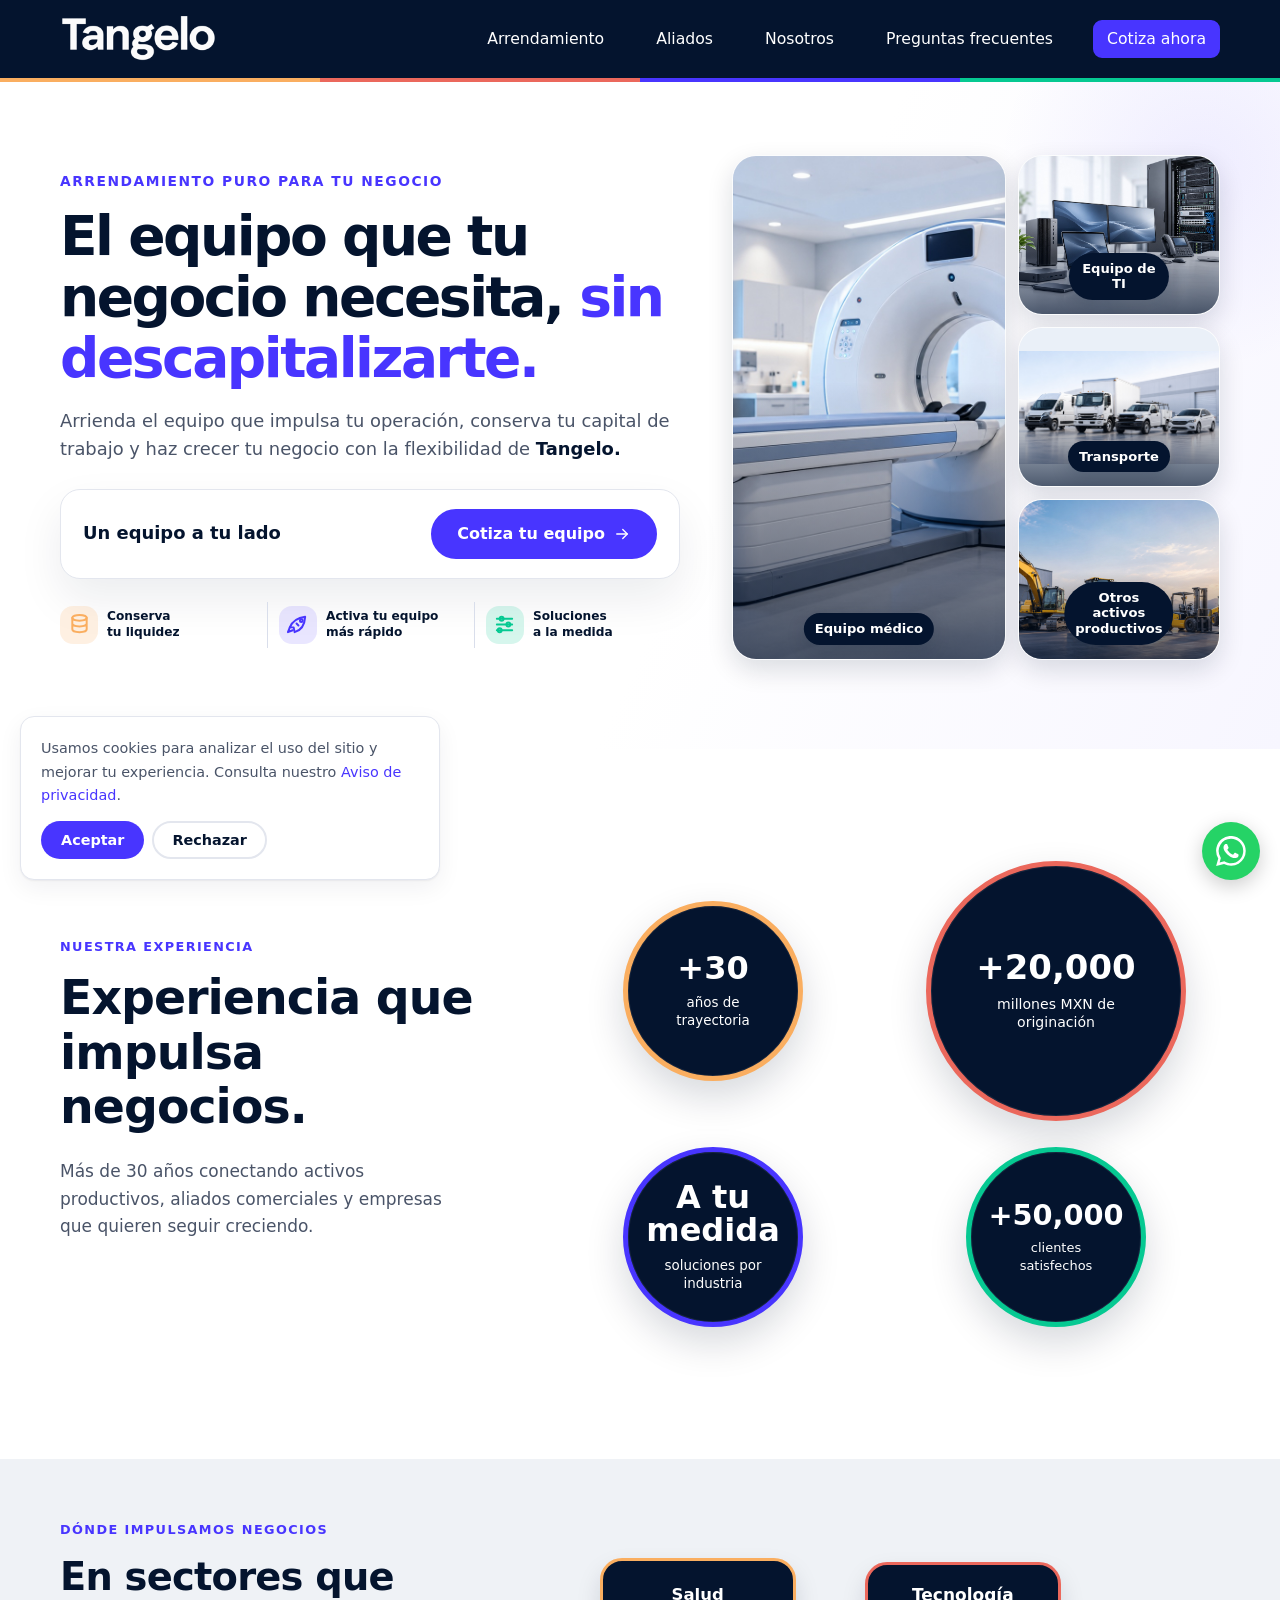
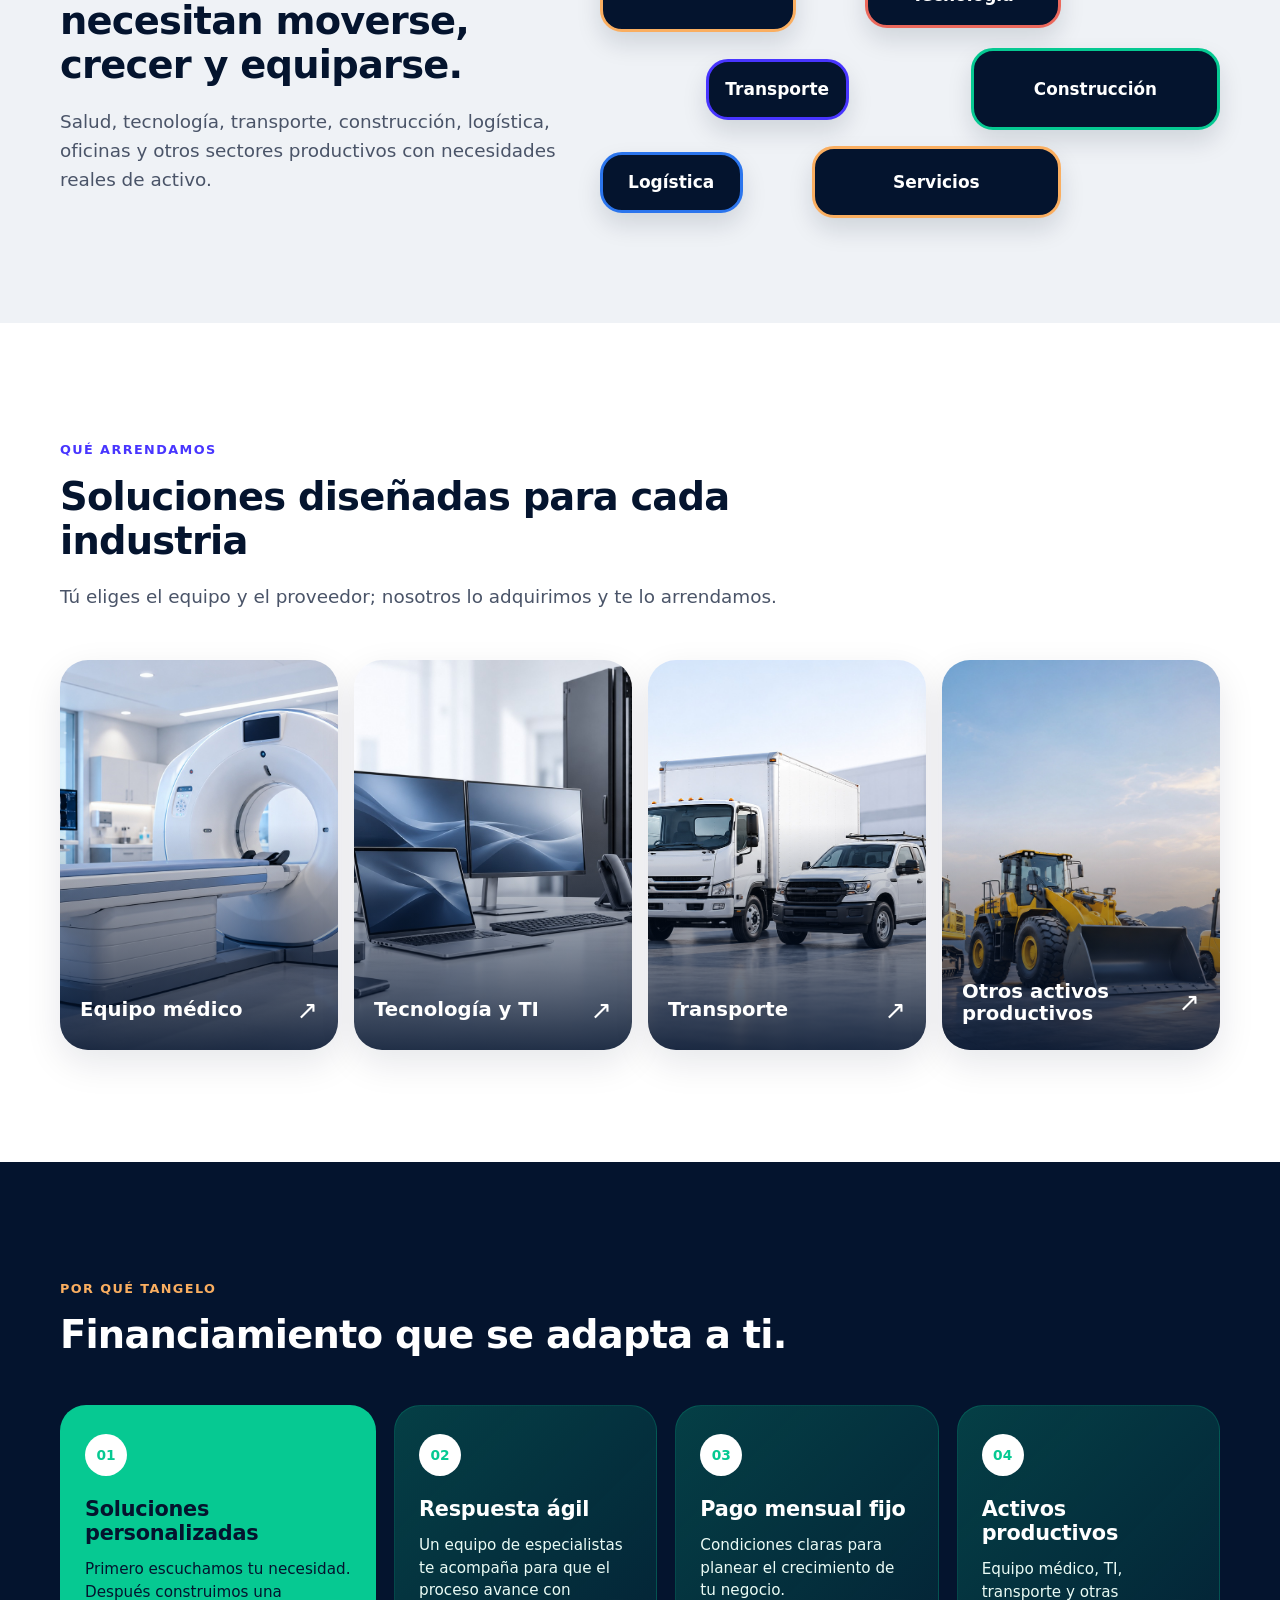
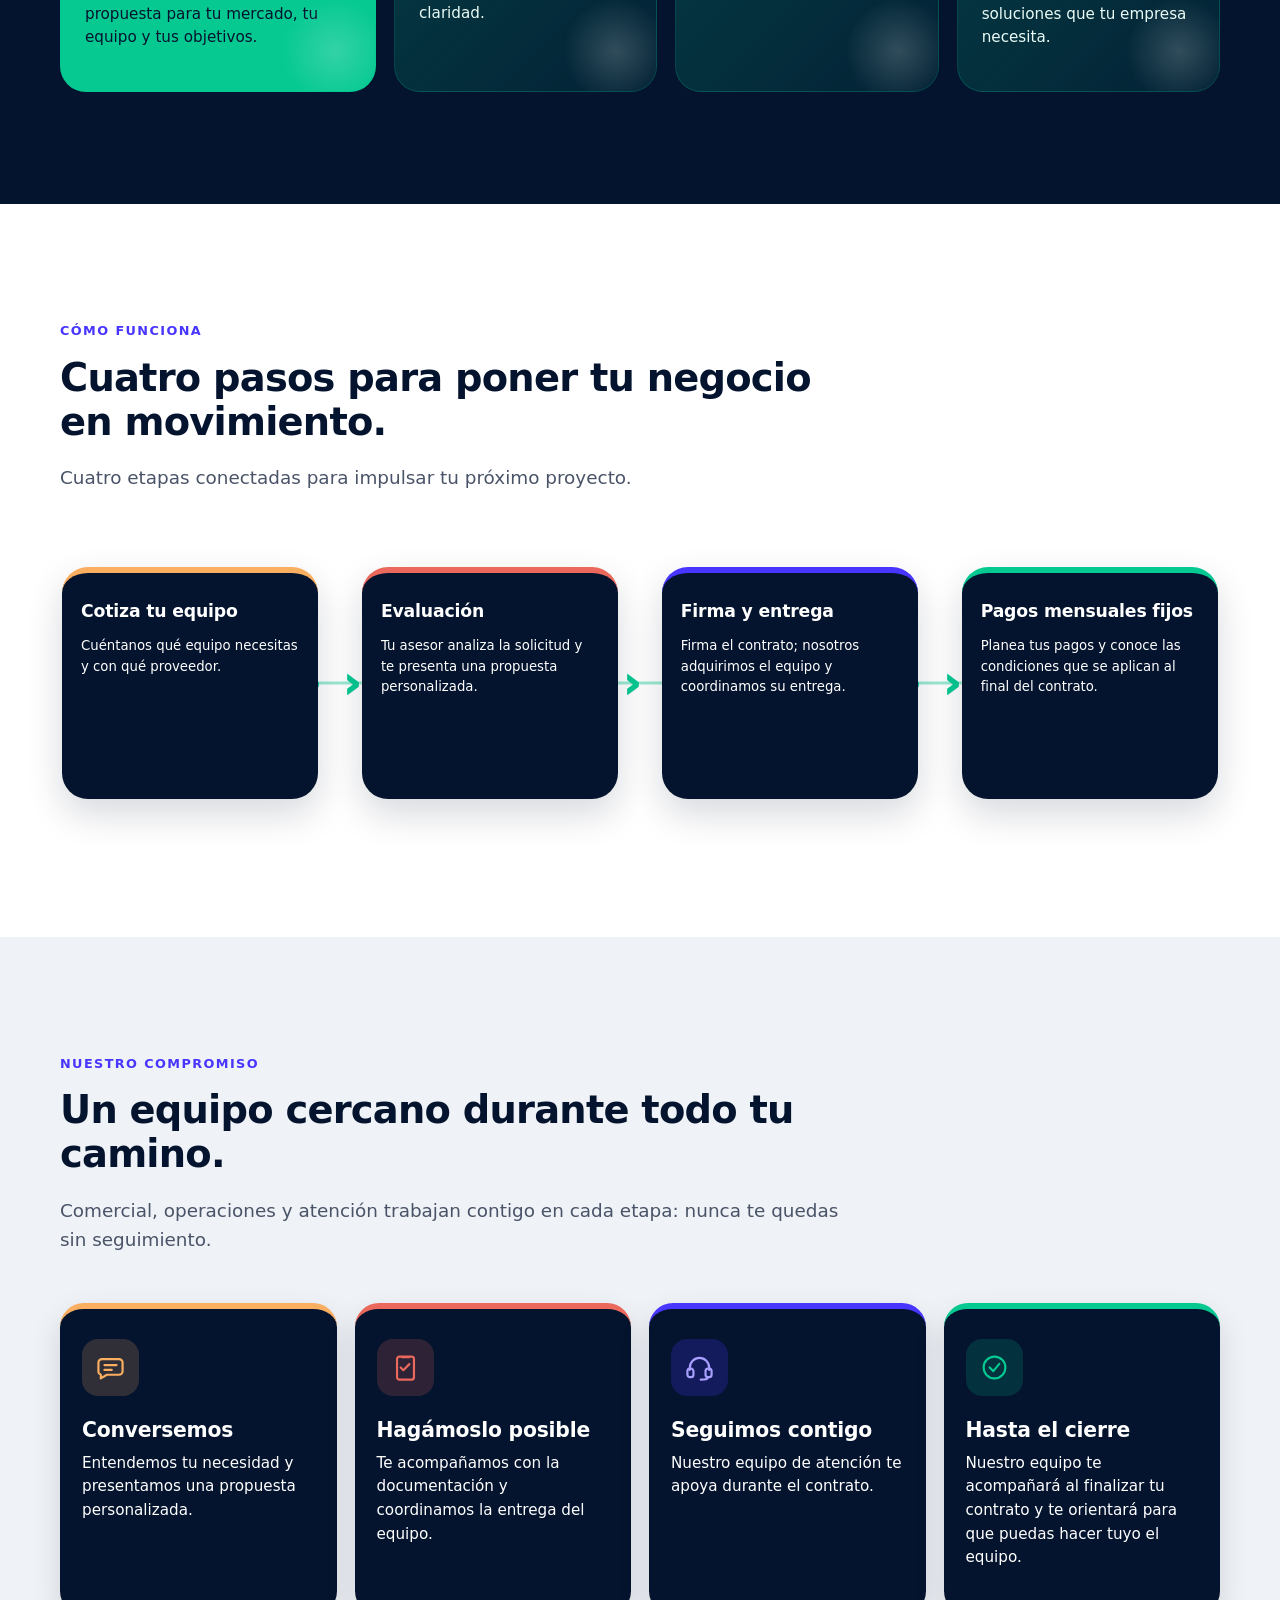
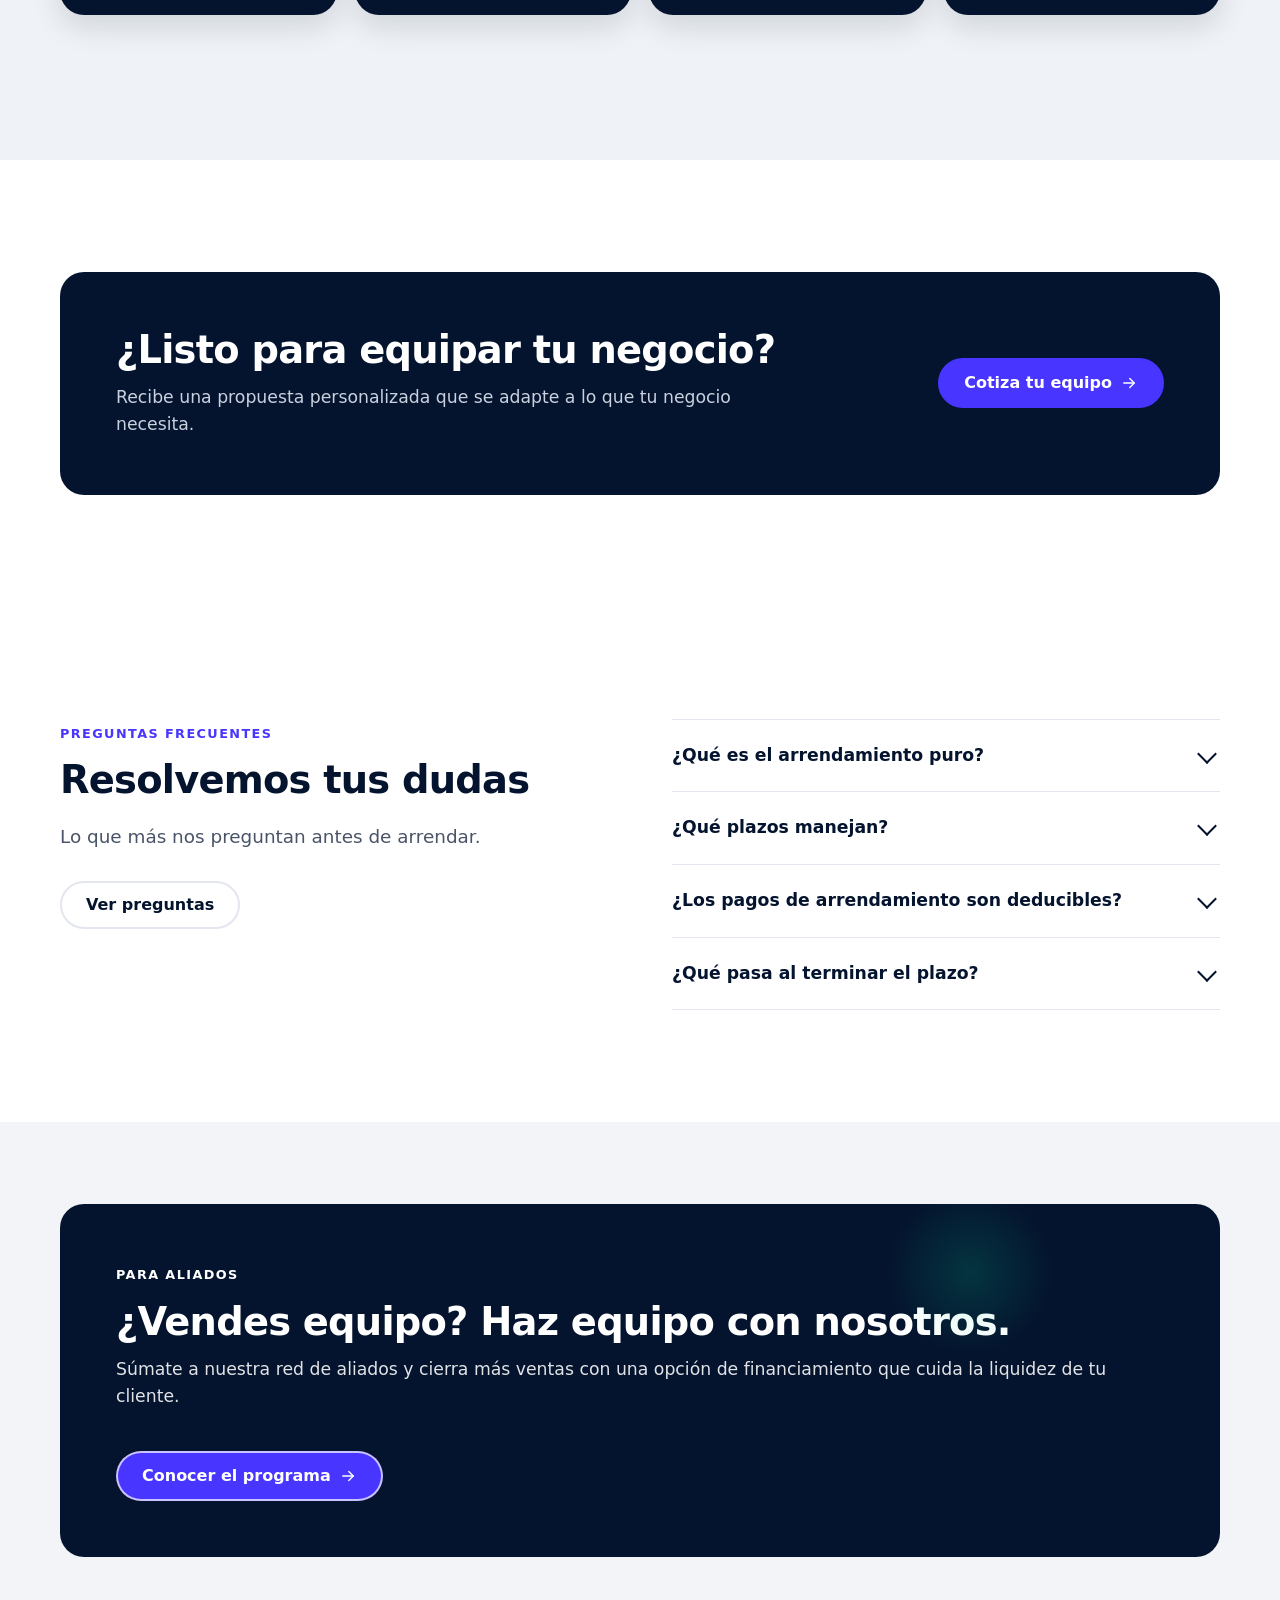
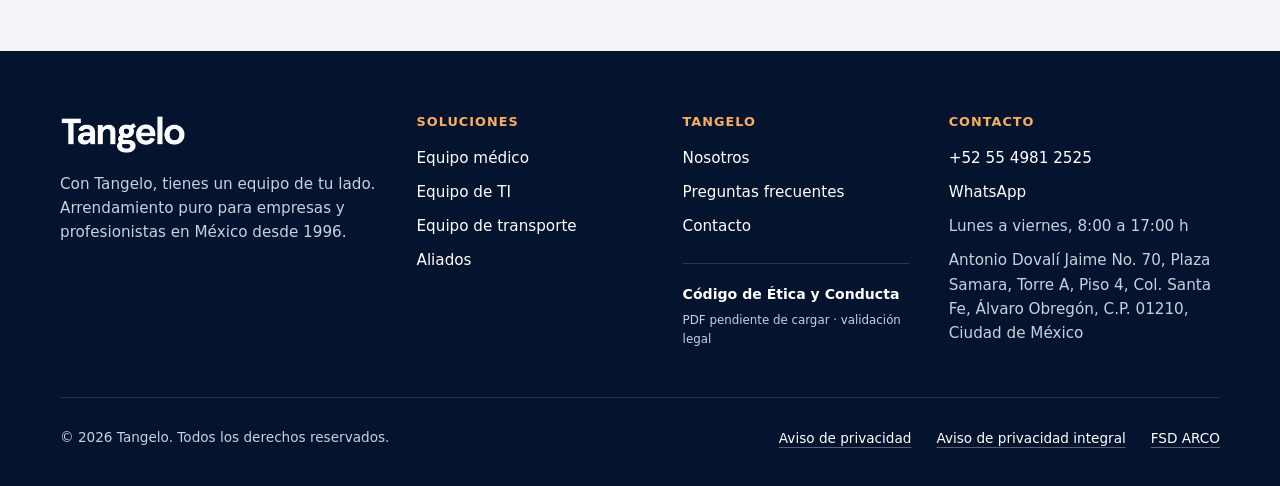
==== commit a32bbdca: "Ajustes web Tangelo 26 noviembre 2026" ====
--- a/index.html
+++ b/index.html
@@ -107,7 +107,7 @@
   background-color: #eaf0f8;
 }
 </style>
-<link href="assets/css/redesign.css?v=20261125-1" rel="stylesheet"/></head>
+<link href="assets/css/redesign.css?v=26nov2026" rel="stylesheet"/></head>
 <body>
 <a class="saltar" href="#contenido">Saltar al contenido</a>
 <header class="header">
@@ -197,14 +197,14 @@
 </ol>
 </div>
 </div></section>
-<section class="seccion tg-commitment"><div class="contenedor"><div class="encabezado-seccion" data-reveal=""><span class="etiqueta">NUESTRO COMPROMISO</span><h2>Un equipo cercano durante todo tu camino.</h2><p class="lead">Comercial, operaciones y atención trabajan contigo en cada etapa: nunca te quedas sin seguimiento.</p></div><ol class="tg-commitment__steps tg-commitment__steps--palette tg-commitment__steps--brand"><li data-reveal=""><span aria-hidden="true" class="tg-commitment__pictogram"><svg aria-hidden="true" class="tg-commit-icon" fill="none" stroke="currentColor" stroke-linecap="round" stroke-linejoin="round" stroke-width="1.8" viewbox="0 0 24 24"><path d="M5 5h14a3 3 0 0 1 3 3v7a3 3 0 0 1-3 3H9l-5 3v-3a3 3 0 0 1-2-3V8a3 3 0 0 1 3-3Z"></path><path d="M7 10h10M7 14h6"></path></svg></span><h3>Conversemos</h3><p>Entendemos tu necesidad y presentamos una propuesta personalizada.</p></li><li data-reveal=""><span aria-hidden="true" class="tg-commitment__pictogram"><svg aria-hidden="true" class="tg-commit-icon" fill="none" stroke="currentColor" stroke-linecap="round" stroke-linejoin="round" stroke-width="1.8" viewbox="0 0 24 24"><rect height="19" rx="2" width="14" x="5" y="3"></rect><path d="M9 3.5h6M8 12l2.2 2.2 5-5"></path></svg></span><h3>Hagámoslo posible</h3><p>Te acompañamos con la documentación y coordinamos la entrega del equipo.</p></li><li data-reveal=""><span aria-hidden="true" class="tg-commitment__pictogram"><svg aria-hidden="true" class="tg-commit-icon" fill="none" stroke="currentColor" stroke-linecap="round" stroke-linejoin="round" stroke-width="1.8" viewbox="0 0 24 24"><path d="M4 14v-2a8 8 0 0 1 16 0v2"></path><rect height="7" rx="2" width="5" x="2" y="13"></rect><rect height="7" rx="2" width="5" x="17" y="13"></rect><path d="M19 20c0 2-2 2-6 2"></path></svg></span><h3>Seguimos contigo</h3><p>Nuestro equipo de atención te apoya durante el contrato.</p></li><li data-reveal=""><span aria-hidden="true" class="tg-commitment__pictogram"><svg aria-hidden="true" class="tg-commit-icon" fill="none" stroke="currentColor" stroke-linecap="round" stroke-linejoin="round" stroke-width="1.8" viewbox="0 0 24 24"><circle cx="12" cy="12" r="9"></circle><path d="m8 12 3 3 5-6"></path></svg></span><h3>Hasta el cierre</h3><p>Nuestro equipo te acompañará al finalizar tu contrato y te orientará para que, si se pactó una opción de adquisición, puedas hacer tuyo el equipo conforme a las condiciones acordadas.</p></li></ol></div></section>
+<section class="seccion tg-commitment"><div class="contenedor"><div class="encabezado-seccion" data-reveal=""><span class="etiqueta">NUESTRO COMPROMISO</span><h2>Un equipo cercano durante todo tu camino.</h2><p class="lead">Comercial, operaciones y atención trabajan contigo en cada etapa: nunca te quedas sin seguimiento.</p></div><ol class="tg-commitment__steps tg-commitment__steps--palette tg-commitment__steps--brand"><li data-reveal=""><span aria-hidden="true" class="tg-commitment__pictogram"><svg aria-hidden="true" class="tg-commit-icon" fill="none" stroke="currentColor" stroke-linecap="round" stroke-linejoin="round" stroke-width="1.8" viewbox="0 0 24 24"><path d="M5 5h14a3 3 0 0 1 3 3v7a3 3 0 0 1-3 3H9l-5 3v-3a3 3 0 0 1-2-3V8a3 3 0 0 1 3-3Z"></path><path d="M7 10h10M7 14h6"></path></svg></span><h3>Conversemos</h3><p>Entendemos tu necesidad y presentamos una propuesta personalizada.</p></li><li data-reveal=""><span aria-hidden="true" class="tg-commitment__pictogram"><svg aria-hidden="true" class="tg-commit-icon" fill="none" stroke="currentColor" stroke-linecap="round" stroke-linejoin="round" stroke-width="1.8" viewbox="0 0 24 24"><rect height="19" rx="2" width="14" x="5" y="3"></rect><path d="M9 3.5h6M8 12l2.2 2.2 5-5"></path></svg></span><h3>Hagámoslo posible</h3><p>Te acompañamos con la documentación y coordinamos la entrega del equipo.</p></li><li data-reveal=""><span aria-hidden="true" class="tg-commitment__pictogram"><svg aria-hidden="true" class="tg-commit-icon" fill="none" stroke="currentColor" stroke-linecap="round" stroke-linejoin="round" stroke-width="1.8" viewbox="0 0 24 24"><path d="M4 14v-2a8 8 0 0 1 16 0v2"></path><rect height="7" rx="2" width="5" x="2" y="13"></rect><rect height="7" rx="2" width="5" x="17" y="13"></rect><path d="M19 20c0 2-2 2-6 2"></path></svg></span><h3>Seguimos contigo</h3><p>Nuestro equipo de atención te apoya durante el contrato.</p></li><li data-reveal=""><span aria-hidden="true" class="tg-commitment__pictogram"><svg aria-hidden="true" class="tg-commit-icon" fill="none" stroke="currentColor" stroke-linecap="round" stroke-linejoin="round" stroke-width="1.8" viewbox="0 0 24 24"><circle cx="12" cy="12" r="9"></circle><path d="m8 12 3 3 5-6"></path></svg></span><h3>Hasta el cierre</h3><p>Nuestro equipo te acompañará al finalizar tu contrato y te orientará para que puedas hacer tuyo el equipo.</p></li></ol></div></section>
 <section class="seccion" data-reveal-section=""><div class="contenedor">
 <div class="banda banda--marino tg-home-ready-cta" style="display:flex; flex-direction:column; align-items:flex-start; gap:24px;">
 <div><h2>¿Listo para equipar tu negocio?</h2><p>Recibe una propuesta personalizada que se adapte a lo que tu negocio necesita.</p></div>
 <a class="btn btn--claro" href="contacto.html" style="align-self:flex-start; margin:0;">Cotiza tu equipo <svg aria-hidden="true" fill="none" stroke="currentColor" stroke-linecap="round" stroke-linejoin="round" stroke-width="1.8" viewbox="0 0 24 24"><path d="M5 12h14"></path><path d="m13 6 6 6-6 6"></path></svg></a>
 </div>
 </div></section>
-<section class="seccion seccion--suave" data-reveal-section="">
+<section class="seccion seccion--suave tg-home-faq--white" data-reveal-section="">
 <div class="contenedor dividido">
 <div>
 <span class="etiqueta">Preguntas frecuentes</span>
@@ -212,10 +212,10 @@
 <p class="lead">Lo que más nos preguntan antes de arrendar.</p>
 <a class="btn btn--secundario" href="preguntas-frecuentes.html" style="margin-top:12px">Ver preguntas</a>
 </div>
-<div class="faq"><details><summary>¿Qué es el arrendamiento puro?</summary><div>Tangelo adquiere el equipo que necesita tu negocio y te otorga su uso durante el plazo pactado a cambio de pagos mensuales fijos. La propiedad y las condiciones finales se establecen en el contrato.</div></details><details><summary>¿Qué plazos manejan?</summary><div>Ofrecemos plazos flexibles, definidos contigo según el tipo de equipo y tu flujo de efectivo.</div></details><details><summary>¿Los pagos de arrendamiento son deducibles?</summary><div><p>Las rentas de arrendamiento puro pueden deducirse para efectos del ISR, en los términos de la Ley del Impuesto sobre la Renta, siempre que el equipo sea estrictamente indispensable para tu actividad y cuente con el CFDI correspondiente. Algunos activos, como los automóviles, tienen límites de deducción. Te recomendamos confirmar tu caso con tu asesor fiscal.</p></div></details><details><summary>¿Qué pasa al terminar el plazo?</summary><div>Al terminar el plazo, nuestro equipo te acompañará y te explicará las alternativas previstas en tu contrato. Si tu operación incluye una opción de adquisición, te guiaremos para que puedas hacer tuyo el equipo conforme a las condiciones pactadas.</div></details></div>
+<div class="faq"><details><summary>¿Qué es el arrendamiento puro?</summary><div>Tangelo adquiere el equipo que necesita tu negocio y te otorga su uso durante el plazo pactado a cambio de pagos mensuales fijos. La propiedad y las condiciones finales se establecen en el contrato.</div></details><details><summary>¿Qué plazos manejan?</summary><div>Ofrecemos plazos flexibles, definidos contigo según el tipo de equipo y tu flujo de efectivo.</div></details><details><summary>¿Los pagos de arrendamiento son deducibles?</summary><div><p>Las rentas de arrendamiento puro pueden deducirse para efectos del ISR, en los términos de la Ley del Impuesto sobre la Renta, siempre que el equipo sea estrictamente indispensable para tu actividad y cuente con el CFDI correspondiente. Algunos activos, como los automóviles, tienen límites de deducción. Te recomendamos confirmar tu caso con tu asesor fiscal.</p></div></details><details><summary>¿Qué pasa al terminar el plazo?</summary><div>Nuestro equipo te acompañará al finalizar tu contrato y te orientará para que puedas hacer tuyo el equipo.</div></details></div>
 </div>
 </section>
-<section class="seccion tg-home-allies-section" data-reveal-section="">
+<section class="seccion tg-home-allies-section tg-home-allies-section--gray" data-reveal-section="">
 <div class="contenedor">
 <div class="banda banda--proveedores tg-allies-cta"><div><span class="etiqueta" style="color:var(--marino)">Para aliados</span><h2>¿Vendes equipo? Haz equipo con nosotros.</h2><p>Súmate a nuestra red de aliados y cierra más ventas con una opción de financiamiento que cuida la liquidez de tu cliente.</p></div><a class="btn btn--primario" href="proveedores.html">Conocer el programa <svg aria-hidden="true" fill="none" stroke="currentColor" stroke-linecap="round" stroke-linejoin="round" stroke-width="1.8" viewbox="0 0 24 24"><path d="M5 12h14"></path><path d="m13 6 6 6-6 6"></path></svg></a></div>
 </div>
--- a/assets/css/redesign.css
+++ b/assets/css/redesign.css
@@ -1360,3 +1360,78 @@
   .tg-home-ready-cta{flex-direction:row!important;align-items:center!important;text-align:left!important}
   .tg-home-ready-cta>a.btn{align-self:center!important;margin:0!important}
 }
+
+
+/* ==============================================================
+   26 NOV 2026 – cambios de secciones, sin alterar el CSS original
+   de marca, logotipo, fuentes, header, assets ni contenido legal.
+   ============================================================== */
+
+/* Inicio / Preguntas frecuentes: fondo blanco (no gris). */
+main .tg-home-faq--white { background: #fff !important; }
+/* Inicio / Para aliados: superficie gris clara con banda intacta. */
+main .tg-home-allies-section--gray { background: #F2F4F7 !important; }
+
+/* Equipo médico / TI / transporte: Nuestro compromiso en blanco.
+   Los cuadros mantienen el azul marino y sus acentos corporativos. */
+main .tg-service-commitment-v5 { background: #fff !important; }
+
+/* Arrendamiento: cuatro motivos para equipar el negocio, alineados. */
+.tg-who-cta .tg-who-benefits-4 {
+  display: grid !important;
+  grid-template-columns: repeat(4, minmax(0, 1fr));
+  gap: 14px !important;
+  max-width: 760px;
+  margin: 24px 0 20px !important;
+}
+.tg-who-cta .tg-who-benefits-4 .tg-who-profile {
+  min-width: 0; max-width: none;
+  flex-direction: column;
+  align-items: flex-start;
+  justify-content: flex-start;
+  gap: 10px;
+  font-size: .82rem;
+  line-height: 1.4;
+}
+.tg-who-cta .tg-who-benefits-4 .tg-who-profile__icon {
+  width: 52px; height: 52px; flex: 0 0 52px;
+  padding: 12px !important;
+  border-radius: 16px !important;
+}
+.tg-who-cta .tg-who-benefits-4 .tg-who-profile--purple .tg-who-profile__icon {
+  background: rgba(72,53,255,.23) !important; color: #B0A9FF !important;
+}
+.tg-who-cta .tg-who-benefits-4 .tg-who-profile--green .tg-who-profile__icon {
+  background: rgba(6,201,146,.18) !important; color: #06C992 !important;
+}
+.tg-who-cta .tg-who-benefits-4 .tg-who-profile > span:last-child {
+  font-size: .83rem !important;
+  line-height: 1.42 !important;
+  overflow-wrap: normal;
+}
+
+/* Aliados / Radar: suficiente anchura para el CTA en un solo renglón. */
+.tg-radar__footer--compact { gap: 32px; }
+.tg-radar__footer--compact > div { flex: 1 1 auto; min-width: 0; }
+.tg-radar__footer--compact .btn {
+  flex: 0 0 auto;
+  display: inline-flex;
+  align-items: center;
+  justify-content: center;
+  gap: 9px;
+  white-space: nowrap;
+  min-width: max-content;
+}
+.tg-radar__footer--compact .btn span { color: inherit; font-size: 1.1em; line-height: 1; }
+@media (max-width: 1100px) {
+  .tg-who-cta .tg-who-benefits-4 { max-width: none; width: 100%; }
+}
+@media (max-width: 720px) {
+  .tg-who-cta .tg-who-benefits-4 { grid-template-columns: repeat(2, minmax(0, 1fr)); gap: 18px 14px !important; }
+  .tg-radar__footer--compact { align-items: stretch; }
+  .tg-radar__footer--compact .btn { width: 100%; min-width: 0; white-space: nowrap; }
+}
+@media (max-width: 380px) {
+  .tg-who-cta .tg-who-benefits-4 { gap: 14px 9px !important; }
+  .tg-who-cta .tg-who-benefits-4 .tg-who-profile > span:last-child { font-size: .77rem !important; }
+}
